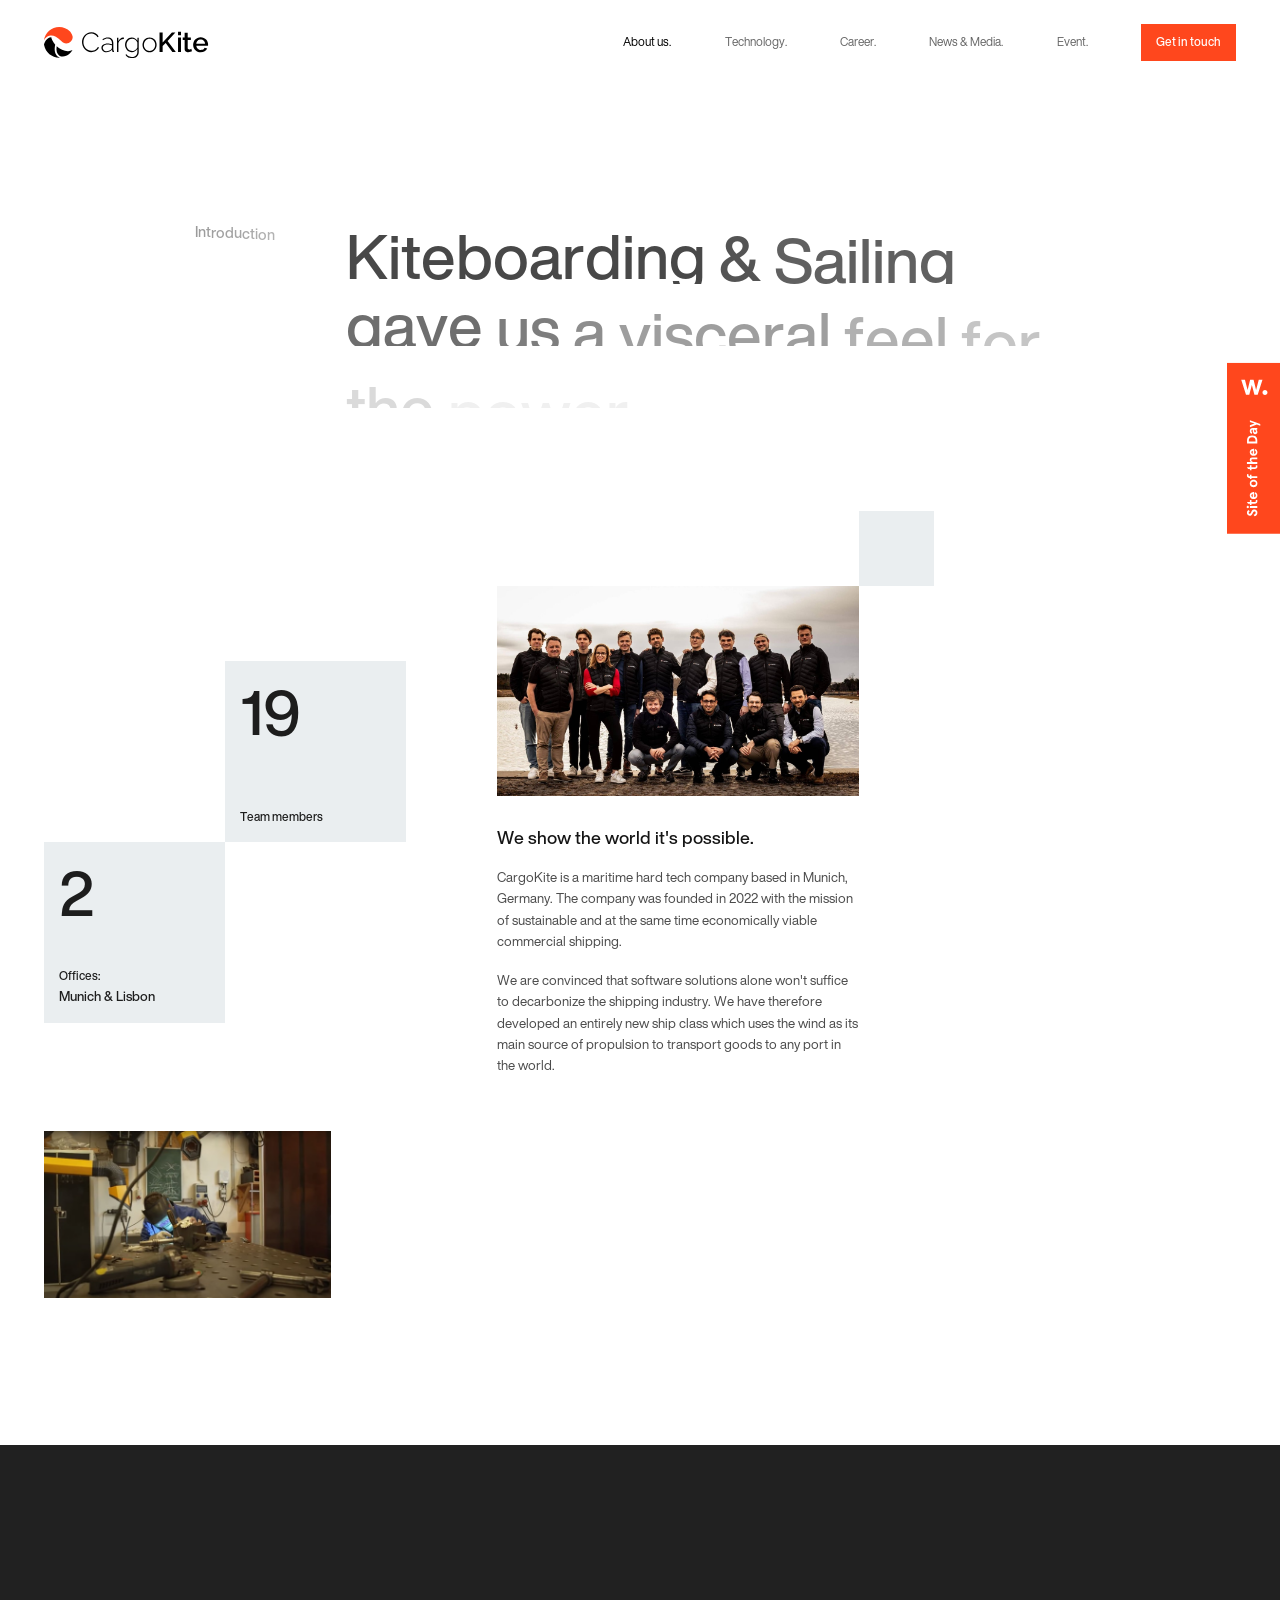
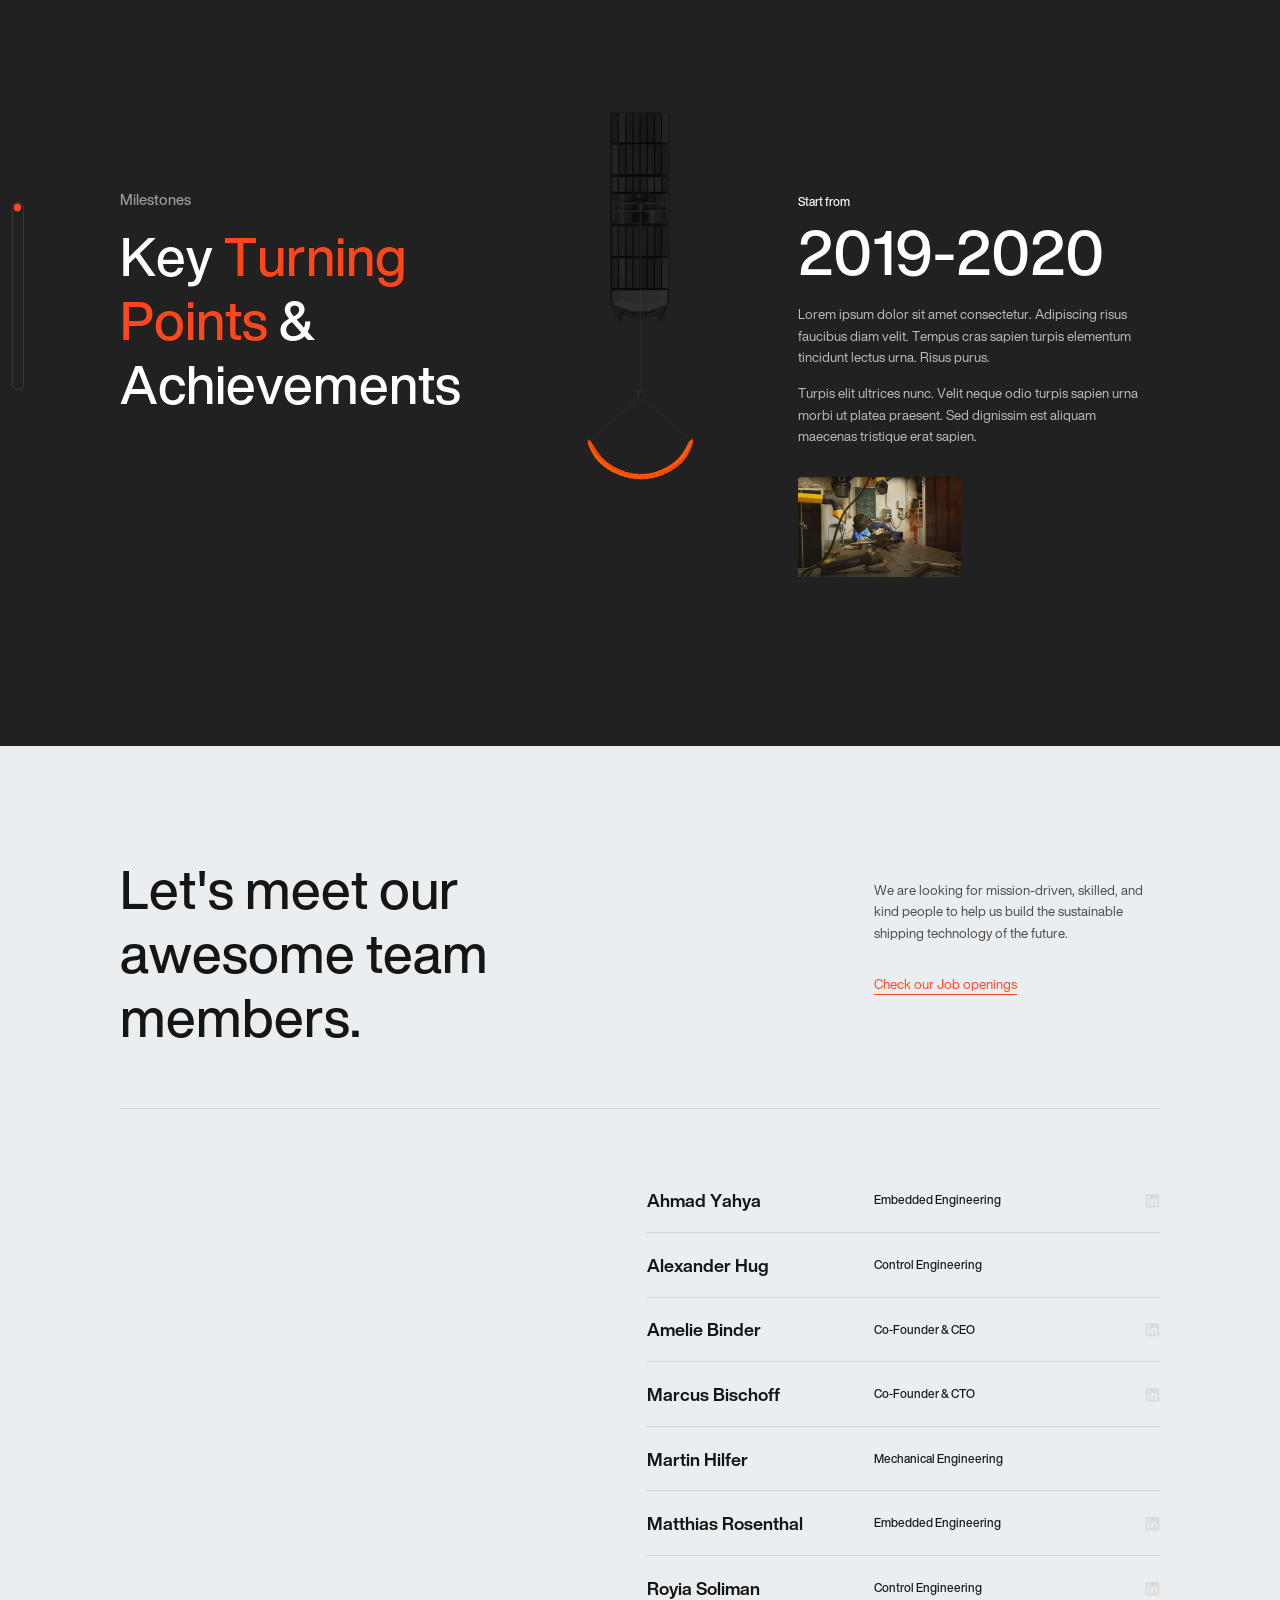
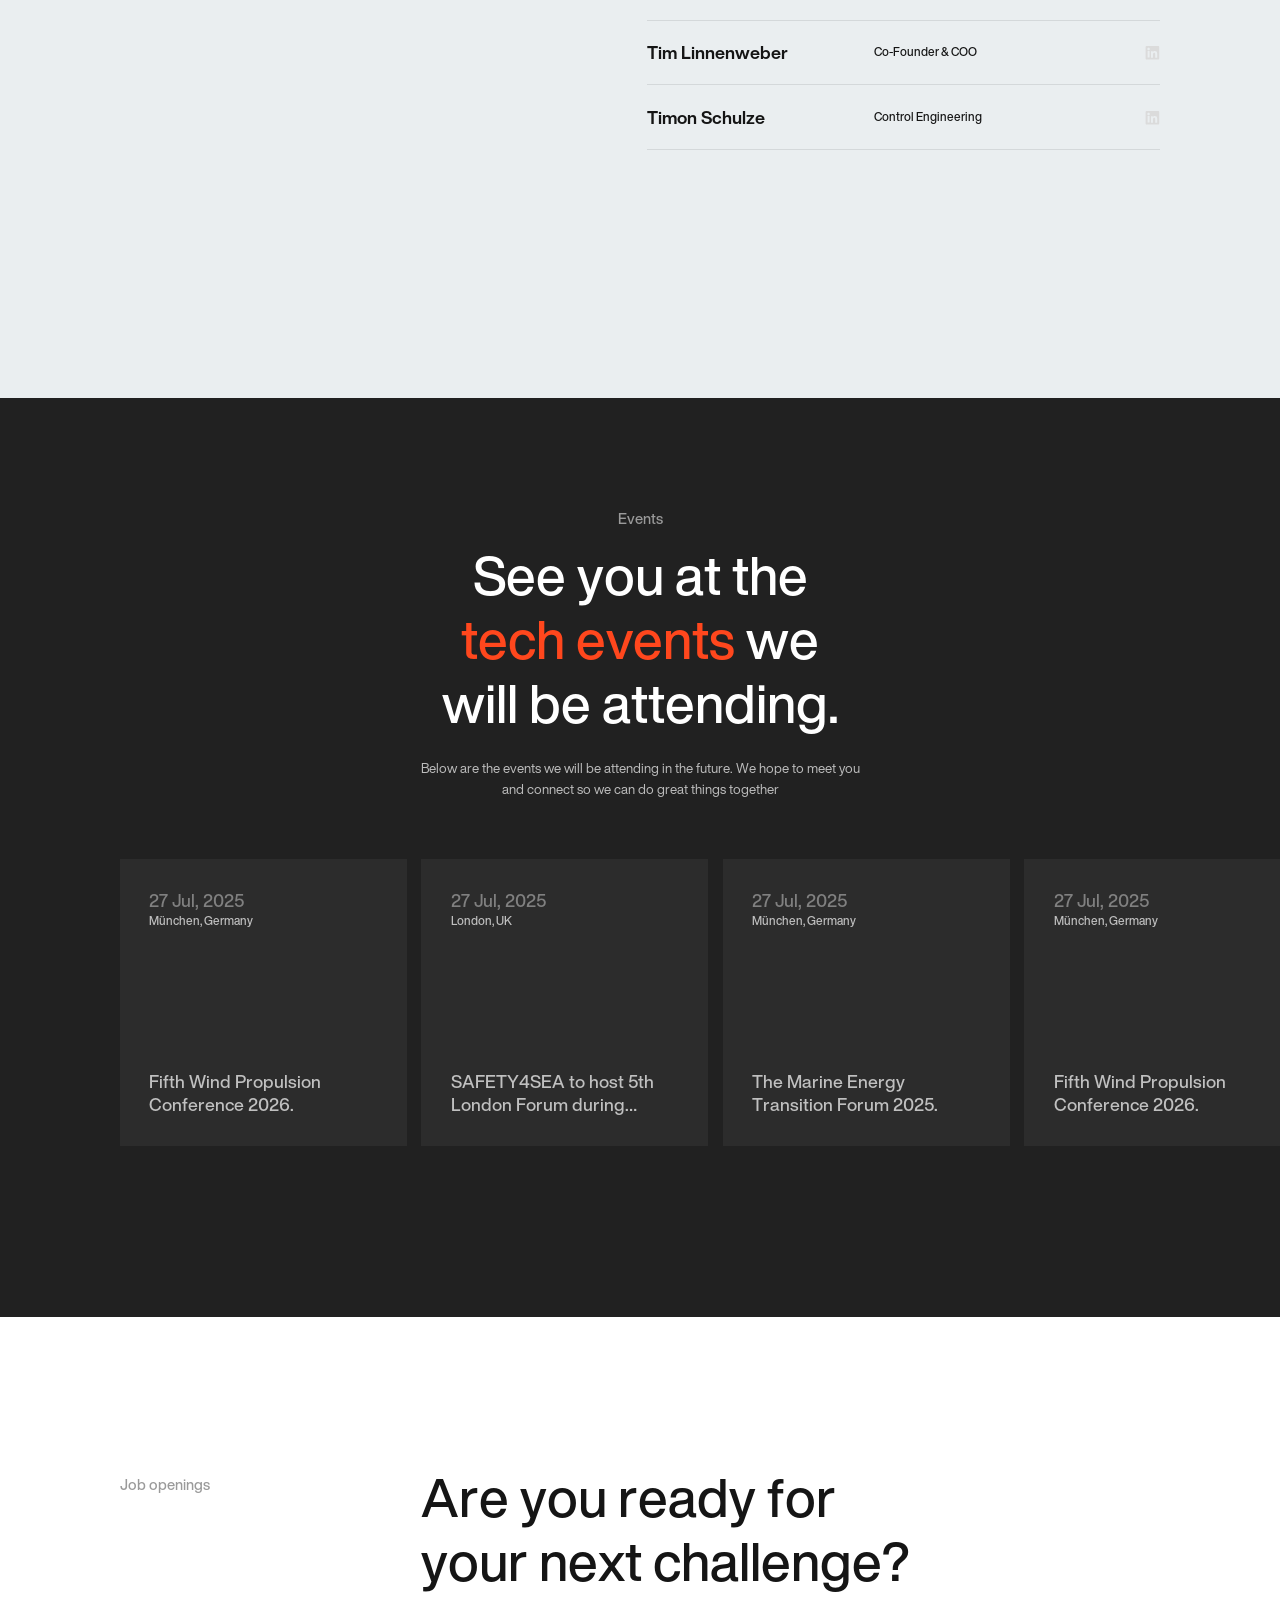
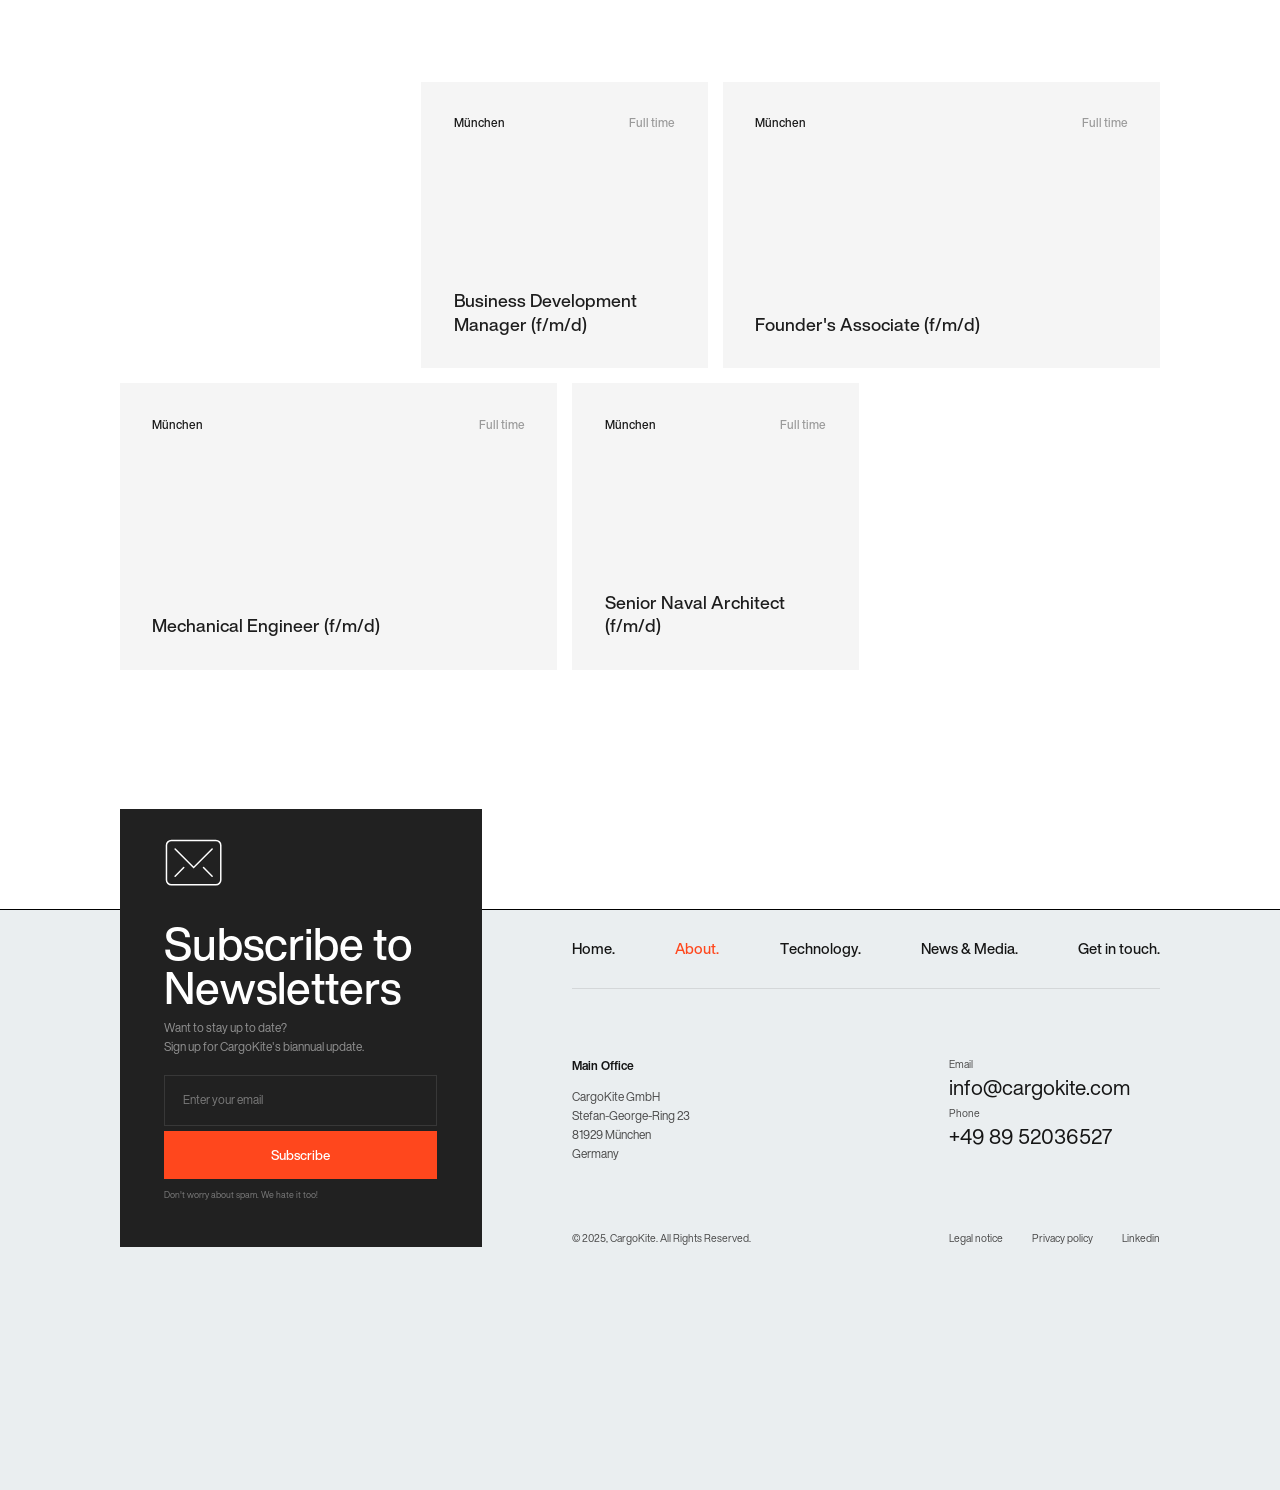
==== cargokite.com/about.html @ c908faf1 "he" ====
<!DOCTYPE html><html lang="en">
<!-- Mirrored from cargokite.com/about by HTTrack Website Copier/3.x [XR&CO'2014], Wed, 19 Aug 2026 19:51:15 GMT -->
<!-- Added by HTTrack --><meta http-equiv="content-type" content="text/html;charset=UTF-8" /><!-- /Added by HTTrack -->
<head><meta charset="utf-8"><meta name="viewport" content="width=device-width, initial-scale=1.0"><title>About us</title><meta property="og:image" content="../media.bear.plus/cargokite/og_new.jpg"><meta property="og:site_name" content="Cargokite"><link rel="icon" type="image/png" sizes="32x32" href="favicon.05eea758.png"><meta name="description" content="Low Emission Ocean Transportation"><link rel="stylesheet" href="index.78ddb5e8.css"><script src="index.d13a8d90.js"></script><script async src="https://www.googletagmanager.com/gtag/js?id=G-Q5TFPM744E"></script><script>function a(){dataLayer.push(arguments)}window.dataLayer=window.dataLayer||[],a("js",new Date),a("config","G-Q5TFPM744E");</script></head><body> <div class="wrapper" data-barba="wrapper"> <div id="awwwards" style="z-index:999;position:fixed;top:50%;right:0;transform:translateY(-50%)" data-snip-rule="79"><a href="https://www.awwwards.com/sites/cargokite" target="_blank" data-snip-rule="166"><svg width="53.08" height="171.358" data-snip-rule="175"><path class="js-color-bg" fill="#ff471d" d="M0 0h53.08v171.358H0z" data-snip-rule="100"></path><g class="js-color-text" fill="#fff" data-snip-rule="101"><path d="M30.016 151.575a3.599 3.599 0 0 1-2.484 1.878l-.965-1.535c.623-.155 1.126-.401 1.506-.737.38-.337.57-.768.57-1.293 0-.4-.101-.722-.301-.966-.199-.242-.504-.365-.912-.365-.254 0-.478.083-.674.249a2.423 2.423 0 0 0-.511.62c-.146.249-.331.603-.556 1.061l-.204.424c-.293.584-.66 1.052-1.104 1.403-.443.351-1.011.525-1.703.525-.516 0-.983-.119-1.402-.357-.42-.239-.748-.575-.986-1.009s-.357-.929-.357-1.483c0-1.413.619-2.378 1.855-2.895l.979 1.535c-.721.253-1.082.706-1.082 1.359 0 .282.09.526.271.73.182.205.402.308.665.308s.495-.091.694-.271a2.51 2.51 0 0 0 .512-.657c.141-.258.324-.631.548-1.118.224-.478.454-.879.687-1.206a2.76 2.76 0 0 1 .914-.803c.375-.211.83-.315 1.367-.315.613 0 1.152.139 1.614.417.463.278.819.665 1.067 1.162s.373 1.062.373 1.695a3.545 3.545 0 0 1-.381 1.644M21.627 145.02a1.13 1.13 0 0 1-.833.336c-.332 0-.61-.111-.834-.336s-.336-.502-.336-.833c0-.332.112-.608.336-.833s.502-.337.834-.337c.331 0 .608.112.833.337s.336.501.336.833c0 .331-.111.608-.336.833m1.285-1.74h7.367v1.812h-7.367v-1.812zM29.709 140.226c-.458.479-1.135.716-2.031.716h-3.216v1.141h-1.55v-1.141H21.07l-1.139-1.812h2.98v-1.945h1.55v1.945h3.187c.438 0 .748-.081.928-.242.181-.16.27-.402.27-.723 0-.244-.057-.479-.175-.702l1.462-.424c.176.38.264.779.264 1.198-.001.849-.23 1.511-.688 1.989M29.833 134.72a3.333 3.333 0 0 1-1.433 1.169c-.579.249-1.182.373-1.805.373s-1.225-.124-1.805-.373a3.347 3.347 0 0 1-1.434-1.169c-.375-.531-.563-1.196-.563-1.995 0-.77.184-1.413.549-1.93a3.282 3.282 0 0 1 1.381-1.14 4.239 4.239 0 0 1 1.711-.365h.746v5.072a1.796 1.796 0 0 0 1.168-.49c.332-.307.496-.724.496-1.249 0-.41-.092-.753-.277-1.031-.185-.277-.473-.528-.862-.753l.542-1.462c.691.303 1.223.724 1.592 1.265.371.541.557 1.235.557 2.083 0 .798-.188 1.463-.563 1.995m-4.085-3.574c-.41.088-.746.261-1.009.519s-.394.611-.394 1.06c0 .429.135.784.408 1.067s.604.458.994.526v-3.172zM29.898 122.64c-.33.565-.783.996-1.359 1.294-.574.297-1.221.445-1.943.445-.721 0-1.369-.148-1.943-.445-.576-.298-1.029-.729-1.36-1.294s-.496-1.232-.496-2.002c0-.771.165-1.438.496-2.003a3.301 3.301 0 0 1 1.36-1.293c.574-.298 1.223-.446 1.943-.446.723 0 1.369.148 1.943.446a3.293 3.293 0 0 1 1.359 1.293c.332.564.497 1.232.497 2.003.001.769-.165 1.436-.497 2.002m-1.703-3.347c-.433-.331-.967-.497-1.6-.497s-1.167.166-1.602.497c-.433.33-.649.778-.649 1.345 0 .564.217 1.013.649 1.344.435.332.969.498 1.602.498s1.167-.166 1.6-.498c.435-.331.65-.779.65-1.344.001-.567-.215-1.015-.65-1.345M24.462 115.16v.936h-1.55v-.936h-.381c-.866 0-1.516-.227-1.95-.68-.433-.453-.649-1.074-.649-1.863 0-.556.096-1.014.291-1.374l1.463.396a2.238 2.238 0 0 0-.205.876c0 .556.307.834.92.834h.512v-1.55h1.55v1.55h5.817v1.812h-5.818zM29.709 105.543c-.458.479-1.135.717-2.031.717h-3.216v1.14h-1.55v-1.14H21.07l-1.139-1.813h2.98v-1.944h1.55v1.944h3.187c.438 0 .748-.081.928-.241.181-.16.27-.402.27-.724 0-.244-.057-.478-.175-.702l1.462-.424c.176.38.264.78.264 1.199-.001.848-.23 1.51-.688 1.988M19.931 101.104v-1.812h4.166a2.805 2.805 0 0 1-.942-.973 2.622 2.622 0 0 1-.358-1.367c0-.711.188-1.271.562-1.681.376-.409.93-.614 1.66-.614h5.262v1.813H25.66c-.449 0-.779.09-.994.27-.215.181-.321.455-.321.826 0 .292.103.57.308.833.204.263.516.478.936.644.418.166.945.249 1.578.249h3.113v1.812H19.931zM29.833 91.469a3.333 3.333 0 0 1-1.433 1.169 4.545 4.545 0 0 1-3.61 0 3.345 3.345 0 0 1-1.433-1.169c-.375-.532-.563-1.197-.563-1.995 0-.771.184-1.413.549-1.93a3.284 3.284 0 0 1 1.381-1.141 4.239 4.239 0 0 1 1.711-.365h.746v5.072c.446-.02.838-.183 1.168-.49.332-.307.496-.724.496-1.249 0-.409-.092-.753-.277-1.03-.185-.278-.473-.529-.862-.753l.542-1.462c.691.302 1.223.724 1.592 1.265.371.541.557 1.234.557 2.083-.001.797-.189 1.463-.564 1.995m-4.085-3.574c-.41.088-.746.261-1.009.519-.263.259-.394.611-.394 1.061 0 .428.135.784.408 1.066s.604.458.994.526v-3.172zM20.047 80.572V77.37c0-.847.187-1.631.557-2.353.369-.721.938-1.303 1.703-1.746.764-.444 1.717-.665 2.857-.665 1.139 0 2.092.221 2.857.665.764.443 1.332 1.025 1.701 1.746.371.722.557 1.506.557 2.353v3.202H20.047zm8.478-2.601c0-.975-.251-1.791-.753-2.448-.501-.658-1.372-.987-2.608-.987-1.238 0-2.107.329-2.609.987-.502.657-.754 1.474-.754 2.448v.701h6.725v-.701zM29.812 70.685c-.39.419-.94.628-1.651.628-.731 0-1.315-.277-1.754-.833s-.658-1.306-.658-2.251v-1.286h-.321c-.36 0-.631.122-.812.365s-.271.551-.271.921c0 .633.282 1.059.849 1.271l-.352 1.535a2.326 2.326 0 0 1-1.484-.943c-.374-.512-.562-1.133-.562-1.863 0-.984.261-1.747.782-2.288.521-.54 1.289-.812 2.302-.812h4.399v1.492l-.936.19c.702.573 1.052 1.33 1.052 2.265.001.653-.194 1.19-.583 1.609m-1.382-3.246c-.277-.332-.645-.497-1.104-.497h-.146v1.213c0 .4.078.709.233.929.156.219.395.328.717.328a.655.655 0 0 0 .519-.227c.132-.151.197-.348.197-.592a1.742 1.742 0 0 0-.416-1.154M29.812 61.639l-6.9 2.674v-1.827l4.619-1.711-4.619-1.607v-1.813l10.349 3.801v1.754zM35.481 17.006l-4.782 14.969h-3.266l-2.584-9.682-2.584 9.682h-3.267l-4.783-14.969h3.713l2.674 10.275 2.525-10.275h3.444l2.525 10.275 2.674-10.275zM37.979 27.163c1.426 0 2.496 1.069 2.496 2.495 0 1.425-1.07 2.495-2.496 2.495s-2.494-1.07-2.494-2.495c-.001-1.426 1.068-2.495 2.494-2.495" data-snip-rule="180"></path></g></svg></a></div> <div class="contact popup"> <div class="popup__overlay"></div> <div class="popup__main" data-lenis-prevent> <form action="#" class="popup__main-form"> <div class="popup__main-head"> <h3 class="h4 heading heading-f-lh popup__main-head-title"> Get in touch with us! </h3> <div class="popup__main-head-txt txt txt-18"> We are currently working at full speed on the development of the ship. Feel free to reach out to us if you are keen on finding out more about CargoKite. </div> </div> <div class="popup__main-contact"> <div class="popup__main-contact-label txt txt-18"> Or just wanna say hi? </div> <a href="mailto:info@cargokite.com" class="hover-un popup__main-contact-link txt txt-24"> info@cargokite.com </a> </div> <div class="popup__main-form-inner"> <div class="input-wrap"> <input type="text" class="input-field txt txt-18" name="name" placeholder="Your name" required> <div class="input-field-line"></div> </div> <div class="input-wrap"> <input type="email" class="input-field txt txt-18" name="email" placeholder="Your email" required> <div class="input-field-line"></div> </div> <div class="input-wrap textarea-wrap"> <textarea name="message" cols="30" rows="3" class="input-field txt txt-18" placeholder="Message"></textarea> <div class="input-field-line"></div> </div> <input type="text" class="honey-input" name="blablabla"> </div> <div class="hidden popup__main-form-success"> <p class="popup__main-form-success-txt txt txt-24 txt-med"> Thank <span data-form-name="#">Kenny</span>, <br><br> Your message has been sent to CargoKite's inbox. We will contact you as soon as we receive it. Happy to accompany you in the future. <br><br> Thanks & Best regards, <br> Amelie Binder </p> </div> <button type="submit" class="arr-hover popup__main-submit"> <div class="popup__main-submit-inner popup__main-submit-inner-default"> <div class="h6 heading heading-bold popup__main-submit-inner-txt">Send message</div> <div class="arr-wrap arr-wrap-32"> <div class="arr-ic-main icon icon-32"> <svg width="32" height="32" viewbox="0 0 32 32" fill="none" xmlns="http://www.w3.org/2000/svg"> <path fill-rule="evenodd" clip-rule="evenodd" d="M30.4401 3.68089L3.00001 31.121L0.878693 28.9997L28.3188 1.55957L30.4401 3.68089Z" fill="currentColor"></path> <path fill-rule="evenodd" clip-rule="evenodd" d="M4.5 1.5H30.5V27.5H27.5V4.5H4.5V1.5Z" fill="currentColor"></path> </svg> </div> <div class="arr-ic-clone icon icon-32"> <svg width="32" height="32" viewbox="0 0 32 32" fill="none" xmlns="http://www.w3.org/2000/svg"> <path fill-rule="evenodd" clip-rule="evenodd" d="M30.4401 3.68089L3.00001 31.121L0.878693 28.9997L28.3188 1.55957L30.4401 3.68089Z" fill="currentColor"></path> <path fill-rule="evenodd" clip-rule="evenodd" d="M4.5 1.5H30.5V27.5H27.5V4.5H4.5V1.5Z" fill="currentColor"></path> </svg> </div> </div> </div> <a href="#" class="popup__main-submit-inner popup__main-submit-inner-success" data-popup="close"> <div class="h6 heading heading-bold popup__main-submit-inner-txt">Close the modal</div> <div class="icon icon-32"> <svg width="32" height="32" viewbox="0 0 32 32" fill="none" xmlns="http://www.w3.org/2000/svg"> <path fill-rule="evenodd" clip-rule="evenodd" d="M3.00005 0.736328L16.0001 13.7364L29.0001 0.736328L31.2629 2.99907L18.2628 15.9991L31.2629 28.9992L29.0001 31.2619L16.0001 18.2619L3.00005 31.2619L0.737305 28.9992L13.7373 15.9991L0.737305 2.99907L3.00005 0.736328Z" fill="currentColor"></path> </svg> </div> </a> <div class="popup__main-submit-aspect"></div> </button> </form> <a href="#" class="popup__close" data-popup="close"> <div class="icon icon-32"> <svg width="32" height="32" viewbox="0 0 32 32" fill="none" xmlns="http://www.w3.org/2000/svg"> <path d="M25.1924 6.80664L6.80762 25.1914M6.80762 6.80664L25.1924 25.1914" stroke="currentColor" stroke-width="1.5" stroke-linecap="round" stroke-linejoin="round"></path> </svg> </div> </a> </div> </div> <div class="download popup"> <div class="popup__overlay"></div> <div class="popup__main" data-lenis-prevent> <form action="#" class="popup__main-form"> <div class="popup__main-head"> <h3 class="h4 heading heading-f-lh popup__main-head-title"> Get your custom study today! </h3> <div class="popup__main-head-txt txt txt-18"> Tell us about your current setup, route, and timeline—we’ll run a customized, non-binding study to help you measure the impact. We've done this for major names in shipping, and we're happy to explore what it could mean for you. </div> </div> <div class="popup__main-contact"> <div class="popup__main-contact-label txt txt-18"> Or just wanna say hi? </div> <a href="mailto:info@cargokite.com" class="hover-un popup__main-contact-link txt txt-24"> info@cargokite.com </a> </div> <div class="popup__main-form-inner"> <div class="input-wrap"> <input type="text" class="input-field txt txt-18" name="name" placeholder="Your name" required> <div class="input-field-line"></div> </div> <div class="input-wrap"> <input type="email" class="input-field txt txt-18" name="email" placeholder="Your email" required> <div class="input-field-line"></div> </div> <div class="input-wrap textarea-wrap"> <textarea name="message" cols="30" rows="3" class="input-field txt txt-18" placeholder="Route & schedule details"></textarea> <div class="input-field-line"></div> </div> <input type="text" class="honey-input" name="blablabla"> </div> <div class="hidden popup__main-form-success"> <p class="popup__main-form-success-txt txt txt-24 txt-med"> Thank <span data-form-name="#">Kenny</span>, <br><br> Your message has been sent to CargoKite's inbox. We will contact you as soon as we receive it. Happy to accompany you in the future. <br><br> Thanks & Best regards, <br> Amelie Binder </p> </div> <button type="submit" class="arr-hover popup__main-submit"> <div class="popup__main-submit-inner popup__main-submit-inner-default"> <div class="h6 heading heading-bold popup__main-submit-inner-txt">Send message</div> <div class="arr-wrap arr-wrap-32"> <div class="arr-ic-main icon icon-32"> <svg width="32" height="32" viewbox="0 0 32 32" fill="none" xmlns="http://www.w3.org/2000/svg"> <path fill-rule="evenodd" clip-rule="evenodd" d="M30.4401 3.68089L3.00001 31.121L0.878693 28.9997L28.3188 1.55957L30.4401 3.68089Z" fill="currentColor"></path> <path fill-rule="evenodd" clip-rule="evenodd" d="M4.5 1.5H30.5V27.5H27.5V4.5H4.5V1.5Z" fill="currentColor"></path> </svg> </div> <div class="arr-ic-clone icon icon-32"> <svg width="32" height="32" viewbox="0 0 32 32" fill="none" xmlns="http://www.w3.org/2000/svg"> <path fill-rule="evenodd" clip-rule="evenodd" d="M30.4401 3.68089L3.00001 31.121L0.878693 28.9997L28.3188 1.55957L30.4401 3.68089Z" fill="currentColor"></path> <path fill-rule="evenodd" clip-rule="evenodd" d="M4.5 1.5H30.5V27.5H27.5V4.5H4.5V1.5Z" fill="currentColor"></path> </svg> </div> </div> </div> <a href="#" class="popup__main-submit-inner popup__main-submit-inner-success" data-popup="close"> <div class="h6 heading heading-bold popup__main-submit-inner-txt">Close the modal</div> <div class="icon icon-32"> <svg width="32" height="32" viewbox="0 0 32 32" fill="none" xmlns="http://www.w3.org/2000/svg"> <path fill-rule="evenodd" clip-rule="evenodd" d="M3.00005 0.736328L16.0001 13.7364L29.0001 0.736328L31.2629 2.99907L18.2628 15.9991L31.2629 28.9992L29.0001 31.2619L16.0001 18.2619L3.00005 31.2619L0.737305 28.9992L13.7373 15.9991L0.737305 2.99907L3.00005 0.736328Z" fill="currentColor"></path> </svg> </div> </a> <div class="popup__main-submit-aspect"></div> </button> </form> <a href="#" class="popup__close" data-popup="close"> <div class="icon icon-32"> <svg width="32" height="32" viewbox="0 0 32 32" fill="none" xmlns="http://www.w3.org/2000/svg"> <path d="M25.1924 6.80664L6.80762 25.1914M6.80762 6.80664L25.1924 25.1914" stroke="currentColor" stroke-width="1.5" stroke-linecap="round" stroke-linejoin="round"></path> </svg> </div> </a> </div> </div> <div class="event popup"> <div class="popup__overlay"></div> <div class="popup__main" data-lenis-prevent> <a href="#" class="popup__close" data-popup="close"> <div class="icon icon-32"> <svg width="32" height="32" viewbox="0 0 32 32" fill="none" xmlns="http://www.w3.org/2000/svg"> <path d="M25.1924 6.80664L6.80762 25.1914M6.80762 6.80664L25.1924 25.1914" stroke="currentColor" stroke-width="1.5" stroke-linecap="round" stroke-linejoin="round"></path> </svg> </div> </a> <div class="popup__main-event"> <div class="popup__main-event-info"> <div class="img-wrap popup__main-event-info-img" style="--aspect:56%" data-popup-event="thumbnail"> <img src="abt-info-1.c54342e9.jpg" alt="Cargokite's team" class="img-abs img-fill" loading="lazy" width="488" height="442"> </div> <div class="h3 heading popup__main-event-title" data-popup-event="name">Event name</div> <div class="popup__main-event-info-item" data-popup-event="date"> <div class="popup__main-event-info-label txt txt-14">Event Date:</div> <div class="popup__main-event-info-title txt txt-16 txt-med"></div> </div> <div class="popup__main-event-info-item" data-popup-event="full_location"> <div class="popup__main-event-info-label txt txt-14">Location:</div> <div class="popup__main-event-info-title txt txt-16 txt-med"></div> </div> <div class="popup__main-event-info-item" data-popup-event="members"> <div class="popup__main-event-info-label txt txt-14">Cargokite's Member:</div> <div class="popup__main-event-info-title txt txt-16 txt-med"></div> </div> <div class="popup__main-event-info-item" data-popup-event="activities"> <div class="popup__main-event-info-label txt txt-14">Cargokite's activities:</div> <div class="popup__main-event-info-title txt txt-16 txt-med"></div> </div> <div class="popup__main-event-info-item"> <div class="popup__main-event-info-label txt txt-14">Make an appointment:</div> <a href="mailto:hello@cargokite.com" class="popup__main-event-info-title txt txt-16 txt-med">hello@cargokite.com</a> </div> </div> <div class="popup__main-event-content"> <div class="h5 heading popup__main-event-title" data-popup-event="name">Event name</div> <span class="p-line"></span> <div class="popup__main-event-richtext txt txt-16" data-popup-event="content"> Event introduction </div> <a href="#" target="_blank" class="popup__main-event-link txt txt-16" data-popup-event="link">Read more</a> </div> </div> </div> </div> <div class="trans__wrapper"> <div class="trans__logo"> <img src="logo-icon.0188e3e5.svg" alt="Logo icon" width="146" height="146"> </div> <div class="trans__inner"> <div class="trans__item"></div> <div class="trans__item"></div> <div class="trans__item"></div> <div class="trans__item"></div> <div class="trans__item"></div> <div class="trans__item"></div> </div> <div class="trans__home"> <div class="trans__home-inner"> <div class="container grid"> <div class="trans__count"> <div class="trans__count-number"> <div class="trans__count-value">00</div> <span class="trans__count-percent"> % </span> </div> <div class="trans__count-bar"> <div class="trans__count-bar-inner"></div> </div> </div> <h1 class="h1 heading home-hero__title"> Low Emission Ocean Transportation </h1> <div class="home-hero__backer"> <div class="home-hero__backer-label txt txt-12"> Backed by these top-tier investors: </div> <div class="home-hero__backer-inner"> <div class="home-hero__backer-item"> <img srcset="bayern-kapital.5e5a5f43.svg" alt="bayern-kapital" loading="lazy" width="57" height="25"> </div> <div class="home-hero__backer-item"> <img src="backer-sosv.09ab27a2.svg" alt="sosv" loading="lazy" width="50" height="22"> </div> <div class="home-hero__backer-item"> <img srcset="backer-lowercarbon.e4109ce5.svg" alt="lowercarbon" loading="lazy" width="172" height="25"> </div> <div class="home-hero__backer-item"> <img src="backer-fttf.07405581.svg" alt="fttf" loading="lazy" width="206" height="24"> </div> <div class="home-hero__backer-item"> <img src="future-planet-capital.2aa6641a.svg" alt="future-planet-capital" loading="lazy" width="31" height="25"> </div> <div class="home-hero__backer-item"> <img src="farvatn.b56e358d.svg" alt="farvatn" loading="lazy" width="98" height="25"> </div> </div> </div> </div> </div> </div> </div> <header class="header"> <div class="container"> <a href="index.html" class="header__logo"> <div class="header__logo-shape"> <svg class="header__logo-shape-top" width="29" height="31" viewbox="0 0 29 31" fill="currentColor" xmlns="http://www.w3.org/2000/svg"> <path d="M28.591 9.97462C28.591 8.03639 26.4306 5.01796 25.9633 4.4587C23.0751 1.58583 19.2446 0 15.1689 0C7.46963 0 1.08035 5.70745 0.0078125 13.108C1.43276 10.7331 3.2714 9.18554 5.32455 8.63395C8.72603 7.72229 12.6408 9.43069 16.9539 13.7055C16.9999 13.7515 17.0459 13.7975 17.0995 13.8434L17.2451 13.9966C18.4632 15.4982 20.2712 16.3562 22.2017 16.3562C25.7258 16.3562 28.591 13.491 28.591 9.97462Z"></path> </svg> <svg class="header__logo-shape-bottom" width="29" height="31" viewbox="0 0 29 31" fill="currentColor" xmlns="http://www.w3.org/2000/svg"> <path d="M24.0709 24.0874C20.248 24.2023 15.9962 22.356 12.6407 19.215C11.8822 23.6277 12.8475 26.9833 15.3833 28.5384C18.1412 30.2315 22.1556 29.5037 25.3809 26.7228C26.5913 25.6426 27.6102 24.3862 28.4223 22.9842C27.1353 23.666 25.672 24.0414 24.0709 24.0874Z"></path> <path d="M11.1927 17.6905C10.0053 16.3191 9.017 14.8099 8.26622 13.2088C7.64568 11.8834 7.31626 10.8875 7.26263 10.1367C7.23965 10.1367 7.209 10.1367 7.18602 10.1367C2.50515 10.1367 0.421355 16.0357 0.030644 17.2844C0.015322 17.3151 0.007661 17.3457 0 17.3764L0.145559 18.2727C1.5322 25.4204 7.85252 30.6299 15.1688 30.6299C15.3526 30.6299 15.5288 30.6222 15.7127 30.6146C15.2837 30.446 14.8777 30.2545 14.4793 30.0094C11.0625 27.9102 9.87503 23.4286 11.1927 17.6905Z"></path> </svg> </div> <div class="header__typo-1"> <svg class="header__logo-letter letter-c" width="18" height="32" viewbox="0 0 18 32" fill="currentColor" xmlns="http://www.w3.org/2000/svg"> <path d="M0 15.4841C0 14.2772 0.214508 13.0702 0.643524 11.8709C1.07254 10.6716 1.69308 9.60131 2.52047 8.65248C3.34019 7.71124 4.34379 6.93699 5.5389 6.34492C6.73402 5.75285 8.09002 5.44922 9.61456 5.44922C11.4226 5.44922 12.9701 5.85911 14.2495 6.67891C15.5288 7.4987 16.4788 8.5538 17.107 9.83662L15.9042 10.5198C15.5442 9.82144 15.1152 9.23696 14.6325 8.75875C14.1499 8.28813 13.6213 7.901 13.062 7.61256C12.5027 7.31652 11.9129 7.10398 11.3 6.97494C10.6871 6.8459 10.0895 6.77759 9.49964 6.77759C8.20493 6.77759 7.05578 7.03567 6.06751 7.55942C5.07924 8.07559 4.23653 8.75116 3.54704 9.58613C2.85755 10.4211 2.34426 11.3548 1.99186 12.4099C1.63945 13.4574 1.46325 14.5125 1.46325 15.5676C1.46325 16.7593 1.6701 17.8903 2.09145 18.9682C2.51281 20.0461 3.07972 20.9949 3.80752 21.8147C4.53531 22.6345 5.39334 23.2949 6.38161 23.7883C7.36988 24.2817 8.44242 24.5246 9.58391 24.5246C10.1968 24.5246 10.825 24.4487 11.4685 24.2968C12.1197 24.145 12.7402 23.9097 13.3301 23.5909C13.92 23.2721 14.4716 22.8622 14.9926 22.3612C15.5059 21.8602 15.9349 21.2682 16.2796 20.5926L17.536 21.1847C17.1913 21.9437 16.724 22.6117 16.1341 23.1962C15.5442 23.7807 14.8853 24.2741 14.1575 24.6688C13.4297 25.0635 12.6636 25.3595 11.8516 25.5645C11.0395 25.7618 10.2428 25.8605 9.46133 25.8605C8.06703 25.8605 6.79531 25.5569 5.64616 24.9496C4.48935 24.3424 3.49341 23.5605 2.65837 22.5814C1.81566 21.6097 1.16447 20.5015 0.697151 19.2642C0.237491 18.0345 0 16.7745 0 15.4841Z"></path> </svg> <svg class="header__logo-letter letter-a" width="16" height="32" viewbox="0 0 16 32" fill="currentColor" xmlns="http://www.w3.org/2000/svg"> <path d="M6.37014 25.9719C5.68065 25.9719 5.04478 25.8504 4.45489 25.6151C3.86499 25.3798 3.34404 25.061 2.89971 24.6511C2.44771 24.2412 2.10296 23.763 1.85781 23.2089C1.61266 22.6547 1.48242 22.0551 1.48242 21.4099C1.48242 20.7647 1.63564 20.1802 1.94208 19.6488C2.24852 19.1175 2.66987 18.662 3.2138 18.2749C3.75773 17.8878 4.40892 17.5842 5.17502 17.3716C5.94112 17.1515 6.77617 17.0452 7.69549 17.0452C8.4999 17.0452 9.3043 17.1136 10.1087 17.2578C10.9208 17.402 11.6486 17.5918 12.2997 17.8423V16.4C12.2997 15.0033 11.9014 13.8951 11.097 13.0677C10.2926 12.2479 9.21237 11.838 7.83339 11.838C7.1056 11.838 6.33949 11.9899 5.52743 12.2935C4.71536 12.5971 3.89563 13.0298 3.05292 13.5991L2.50899 12.6351C4.41658 11.3522 6.22458 10.707 7.94064 10.707C9.73332 10.707 11.1429 11.2232 12.1772 12.2479C13.2038 13.2803 13.7247 14.6997 13.7247 16.5139V23.7098C13.7247 24.1805 13.9315 24.4158 14.3529 24.4158V25.691C14.261 25.7062 14.1537 25.7214 14.0541 25.7365C13.9469 25.7441 13.8549 25.7517 13.786 25.7517C13.4029 25.7517 13.0965 25.6227 12.8743 25.3722C12.6445 25.1141 12.5143 24.8105 12.476 24.4537V23.224C11.7865 24.1121 10.9131 24.7953 9.84823 25.2659C8.76803 25.729 7.61122 25.9719 6.37014 25.9719ZM6.66125 24.8333C7.76444 24.8333 8.78335 24.6283 9.71033 24.2108C10.6373 23.7933 11.3421 23.2468 11.8401 22.5637C12.1465 22.1689 12.2997 21.7894 12.2997 21.4326V18.829C11.6103 18.5634 10.8978 18.366 10.1547 18.237C9.41156 18.1079 8.63779 18.0396 7.84105 18.0396C7.09793 18.0396 6.42377 18.1231 5.81089 18.2825C5.19801 18.4419 4.67706 18.662 4.24038 18.9505C3.8037 19.2313 3.46662 19.5805 3.22147 19.9828C2.98398 20.3927 2.8614 20.8406 2.8614 21.3264C2.8614 21.8198 2.95333 22.2828 3.14486 22.7155C3.33638 23.1481 3.60452 23.5201 3.94926 23.8313C4.29401 24.1425 4.70004 24.3854 5.16736 24.5676C5.62702 24.7498 6.12498 24.8333 6.66125 24.8333Z"></path> </svg> <svg class="header__logo-letter letter-r" width="10" height="32" viewbox="0 0 10 32" fill="currentColor" xmlns="http://www.w3.org/2000/svg"> <path d="M9.10897 12.2266C7.77595 12.2645 6.60382 12.6593 5.60789 13.4031C4.6043 14.147 3.90715 15.1718 3.50878 16.4774V25.6848H2.07617V10.9514H3.44749V14.5797C3.96078 13.5398 4.64261 12.6972 5.49298 12.0444C6.34335 11.3916 7.25501 11.0197 8.22795 10.921C8.41948 10.9058 8.58802 10.8906 8.74124 10.8906C8.89446 10.8906 9.01704 10.8906 9.11663 10.8906V12.2266H9.10897Z"></path> </svg> <svg class="header__logo-letter letter-g" width="16" height="32" viewbox="0 0 16 32" fill="currentColor" xmlns="http://www.w3.org/2000/svg"> <path d="M7.08358 25.9107C6.057 25.9107 5.10704 25.6982 4.249 25.2731C3.39097 24.848 2.64786 24.2787 2.03498 23.5728C1.41444 22.8668 0.931792 22.0546 0.579386 21.1513C0.22698 20.2481 0.0507812 19.3068 0.0507812 18.3428C0.0507812 17.3408 0.219324 16.3768 0.548747 15.4508C0.885831 14.5247 1.35315 13.7049 1.96603 12.999C2.57891 12.293 3.30671 11.7313 4.15708 11.3138C5.00745 10.8964 5.94209 10.6914 6.97632 10.6914C8.27103 10.6914 9.40486 11.0254 10.3625 11.701C11.3278 12.3689 12.1398 13.1887 12.8063 14.1528V10.9495H14.124V25.9714C14.124 26.9734 13.9325 27.8539 13.5495 28.6054C13.1664 29.3644 12.6608 29.9869 12.0173 30.4879C11.3814 30.9888 10.6383 31.3684 9.78791 31.6189C8.93754 31.877 8.04886 31.9984 7.11422 31.9984C6.25619 31.9984 5.48243 31.9149 4.8006 31.7555C4.11111 31.5961 3.50589 31.3684 2.98494 31.0723C2.464 30.7763 1.99667 30.4195 1.58298 29.9945C1.16929 29.5694 0.81688 29.0988 0.51044 28.5902L1.48338 27.9374C2.07328 28.9394 2.87769 29.6681 3.88894 30.1311C4.90019 30.5941 5.98039 30.8219 7.12188 30.8219C7.88798 30.8219 8.60811 30.7156 9.28228 30.5106C9.95645 30.3057 10.5463 29.9945 11.052 29.5922C11.5576 29.1823 11.956 28.6813 12.2548 28.074C12.5535 27.4668 12.6991 26.7608 12.6991 25.9486V22.715C12.0862 23.679 11.2818 24.4457 10.2705 25.0226C9.25164 25.6222 8.19442 25.9107 7.08358 25.9107ZM7.42832 24.6962C8.05652 24.6962 8.6694 24.5747 9.27462 24.3394C9.87218 24.1041 10.4161 23.7929 10.9064 23.421C11.3891 23.0414 11.7951 22.6163 12.1092 22.1457C12.4233 21.6751 12.6225 21.2045 12.6991 20.7263V15.8834C12.4693 15.3141 12.1628 14.7904 11.7874 14.3122C11.4044 13.8339 10.9754 13.4165 10.4851 13.0825C10.0024 12.7409 9.47381 12.4752 8.91456 12.2779C8.3553 12.0805 7.78839 11.9818 7.21381 11.9818C6.31748 11.9818 5.51307 12.1716 4.80826 12.5511C4.10345 12.9307 3.50589 13.424 3.02325 14.0237C2.5406 14.631 2.16522 15.3141 1.90474 16.0808C1.64427 16.8474 1.52169 17.6141 1.52169 18.3883C1.52169 19.2385 1.67491 20.0431 1.98135 20.7946C2.28779 21.5536 2.70914 22.2216 3.23775 22.8061C3.77402 23.3906 4.40222 23.8536 5.12236 24.1952C5.83483 24.5216 6.60859 24.6962 7.42832 24.6962Z"></path> </svg> <svg class="header__logo-letter letter-o" width="18" height="32" viewbox="0 0 18 32" fill="currentColor" xmlns="http://www.w3.org/2000/svg"> <path d="M8.81911 25.9719C7.76955 25.9719 6.80427 25.7669 5.9156 25.3646C5.02692 24.9547 4.26081 24.4082 3.60963 23.7098C2.95844 23.0115 2.45282 22.1993 2.09275 21.2732C1.73269 20.3472 1.54883 19.3756 1.54883 18.3508C1.54883 17.3109 1.73269 16.3317 2.10808 15.4057C2.48347 14.4796 2.98909 13.6674 3.64028 12.969C4.29146 12.2707 5.05756 11.7166 5.94623 11.3143C6.83491 10.912 7.79254 10.707 8.81911 10.707C9.84568 10.707 10.8033 10.912 11.6767 11.3143C12.55 11.7242 13.3238 12.2707 13.9826 12.969C14.6415 13.6674 15.1548 14.4796 15.5302 15.4057C15.9055 16.3317 16.0894 17.3109 16.0894 18.3508C16.0894 19.368 15.9055 20.3472 15.5302 21.2732C15.1548 22.1993 14.6491 23.0115 13.998 23.7098C13.3468 24.4082 12.5807 24.9623 11.692 25.3646C10.811 25.7669 9.85334 25.9719 8.81911 25.9719ZM2.98909 18.404C2.98909 19.2769 3.14231 20.0891 3.44875 20.8558C3.75519 21.6224 4.16888 22.2904 4.68983 22.8521C5.21078 23.4214 5.83132 23.8692 6.53613 24.1956C7.24095 24.5296 7.99172 24.689 8.79613 24.689C9.60053 24.689 10.3513 24.522 11.0561 24.1956C11.7609 23.8692 12.3815 23.4062 12.9177 22.8217C13.454 22.2373 13.8677 21.5617 14.1742 20.795C14.4806 20.0284 14.6338 19.201 14.6338 18.3129C14.6338 17.4475 14.4806 16.6278 14.1742 15.8611C13.8677 15.0944 13.4464 14.4265 12.9177 13.8496C12.3815 13.2727 11.7686 12.8172 11.0714 12.4757C10.3743 12.1341 9.62352 11.9671 8.82678 11.9671C8.02237 11.9671 7.27159 12.1341 6.56677 12.4757C5.86196 12.8172 5.24909 13.2803 4.72048 13.8647C4.19953 14.4492 3.77818 15.1324 3.46408 15.9218C3.14232 16.7037 2.98909 17.531 2.98909 18.404Z"></path> </svg> </div> <div class="header__typo-2"> <svg class="header__logo-letter letter-k" width="19" height="32" viewbox="0 0 19 32" fill="currentColor" xmlns="http://www.w3.org/2000/svg"> <path d="M1.57422 25.6834V5.59091H4.77651V15.937L14.3298 5.56055H17.8768L9.87108 14.4568L18.3365 25.6834H14.7588L7.89454 16.4152L4.77651 19.6185V25.6834H1.57422Z"></path> </svg> <svg class="header__logo-letter letter-i" width="5" height="32" viewbox="0 0 5 32" fill="currentColor" xmlns="http://www.w3.org/2000/svg"> <path d="M1.05371 8.43098V5H4.20238V8.43098H1.05371ZM1.05371 10.8676H4.20238V25.6922H1.05371V10.8676Z"></path> </svg> <svg class="header__logo-letter letter-t" width="12" height="32" viewbox="0 0 12 32" fill="currentColor" xmlns="http://www.w3.org/2000/svg"> <path d="M11.2979 24.9253C10.8995 25.115 10.3479 25.3276 9.63543 25.5629C8.93062 25.7982 8.17984 25.9196 7.37543 25.9196C6.87747 25.9196 6.41014 25.8513 5.97347 25.7223C5.53679 25.5932 5.14608 25.3959 4.81666 25.1302C4.47957 24.8645 4.2191 24.523 4.02757 24.0979C3.83605 23.6728 3.74411 23.1566 3.74411 22.557V13.2736H1.76758V10.8673H3.74411V5.99414H6.89279V10.8673H10.1564V13.2736H6.89279V21.5474C6.93109 22.0788 7.09964 22.4583 7.39076 22.6936C7.68954 22.9289 8.04961 23.0504 8.49395 23.0504C8.93062 23.0504 9.35198 22.9745 9.75035 22.8226C10.1487 22.6708 10.4475 22.5494 10.639 22.4507L11.2979 24.9253Z"></path> </svg> <svg class="header__logo-letter letter-e" width="16" height="32" viewbox="0 0 16 32" fill="currentColor" xmlns="http://www.w3.org/2000/svg"> <path d="M7.87906 25.9733C6.71459 25.9733 5.65737 25.7684 4.70741 25.3661C3.75744 24.9562 2.93771 24.4096 2.26355 23.7113C1.58938 23.013 1.06077 22.2008 0.693039 21.2747C0.31765 20.3486 0.133789 19.3694 0.133789 18.3295C0.133789 17.2896 0.31765 16.3028 0.693039 15.3692C1.06843 14.4355 1.58938 13.6081 2.26355 12.9022C2.93771 12.1963 3.75744 11.6346 4.70741 11.2323C5.65737 10.8224 6.7299 10.625 7.9097 10.625C9.07417 10.625 10.1237 10.8299 11.0737 11.2474C12.016 11.6649 12.8204 12.219 13.4869 12.9022C14.1534 13.593 14.6667 14.3976 15.0191 15.3084C15.3715 16.2269 15.5477 17.1833 15.5477 18.1853C15.5477 18.413 15.5401 18.6256 15.5171 18.8229C15.4941 19.0203 15.4788 19.1873 15.4558 19.3163H3.47398C3.52761 19.9767 3.68849 20.5764 3.94896 21.1001C4.20944 21.6239 4.53886 22.0869 4.95255 22.474C5.35859 22.8612 5.82591 23.1572 6.35452 23.3697C6.87546 23.5747 7.42705 23.6809 8.00163 23.6809C8.42298 23.6809 8.83668 23.6278 9.24272 23.5215C9.65641 23.4153 10.0318 23.2635 10.3689 23.0661C10.7136 22.8687 11.0201 22.6258 11.2882 22.345C11.5563 22.0641 11.7632 21.7529 11.9164 21.4113L14.6054 22.178C14.0921 23.2938 13.2341 24.2047 12.0466 24.9106C10.8439 25.6166 9.45722 25.9733 7.87906 25.9733ZM12.422 17.1606C12.3684 16.5381 12.2075 15.9612 11.947 15.4299C11.6866 14.8985 11.3571 14.4507 10.9588 14.0863C10.5604 13.7144 10.0931 13.4335 9.55681 13.221C9.02054 13.0161 8.46129 12.9098 7.87139 12.9098C7.28149 12.9098 6.72225 13.0161 6.2013 13.221C5.68035 13.426 5.21303 13.7144 4.81466 14.0863C4.41629 14.4583 4.08686 14.9061 3.84171 15.4299C3.59656 15.9612 3.44333 16.5381 3.38205 17.1606H12.422Z"></path> </svg> </div> </a> <div class="header__links"> <div class="header__links-inner"> <a href="index.html" class="header__link txt txt-16" data-link="home">Home.</a> <a class='header__link txt txt-16' data-link='about' href='about.html'>About us.</a> <a class='header__link txt txt-16' data-link='tech' href='tech.html'>Technology.</a> <a class='header__link txt txt-16' data-link='job' href='about.html#job'>Career.</a> <a class='header__link txt txt-16' data-link='news' href='news.html'>News & Media.</a> <a class='header__link txt txt-16' data-link='event' href='about.html#event'>Event.</a> </div> <div class="header__links-toggle"> <span class="header__links-toggle-icon header__links-toggle-icon-1"></span> <span class="header__links-toggle-icon header__links-toggle-icon-2"></span> <span class="header__links-toggle-icon header__links-toggle-icon-3"></span> </div> </div> <div class="header_act"> <a href="#" class="btn btn-pri header__btn" data-popup="contact"> <div class="txt txt-16 txt-med"> Get in touch </div> </a> </div> <a href="#" class="header__toggle"> <span class="header__toggle-icon header__toggle-icon-1"></span> <span class="header__toggle-icon header__toggle-icon-2"></span> <span class="header__toggle-icon header__toggle-icon-3"></span> </a> <nav class="header__nav" data-lenis-prevent> <ul> <li class="header__nav-item"><a href="index.html" data-link="home" class="header__nav-link txt txt-16 txt-med">Home.</a></li> <li class="header__nav-item"><a class='header__nav-link txt txt-16 txt-med' data-link='about' href='about.html'>About.</a></li> <li class="header__nav-item"><a class='header__nav-link txt txt-16 txt-med' data-link='tech' href='tech.html'>Technology.</a></li> <li class="header__nav-item"><a class='header__nav-link txt txt-16 txt-med' data-link='job' href='about.html#job'>Career.</a></li> <li class="header__nav-item"><a class='header__nav-link txt txt-16 txt-med' data-link='news' href='news.html'>News & Media.</a></li> <li class="header__nav-item"><a class='header__nav-link txt txt-16 txt-med' data-link='event' href='about.html#event'>Event.</a></li> <li class="header__nav-item"> <a href="#" class="h6 header__nav-cta heading" data-popup="contact"> Get in touch <div class="arr-ic-main icon"> <svg width="32" height="32" viewbox="0 0 32 32" fill="none" xmlns="http://www.w3.org/2000/svg"> <path fill-rule="evenodd" clip-rule="evenodd" d="M30.4401 3.68089L3.00001 31.121L0.878693 28.9997L28.3188 1.55957L30.4401 3.68089Z" fill="white"></path> <path fill-rule="evenodd" clip-rule="evenodd" d="M4.5 1.5H30.5V27.5H27.5V4.5H4.5V1.5Z" fill="white"></path> </svg> </div> </a> </li> </ul> </nav> </div> </header> <div class="main" data-barba="container" data-barba-namespace="about" data-namespace="about"> <section class="abt-hero"> <div class="container grid"> <div class="abt-hero__label txt txt-20 txt-med"> Introduction </div> <h1 class="abt-hero__title h2 heading"> Kiteboarding & Sailing gave us a visceral feel for the power of wind—and the inspiration to harness it </h1> </div>  </section> <section class="abt-info"> <div class="container grid">  <div class="abt-info__richtext"> <div class="abt-info__richtext-img img-wrap" style="--aspect:58%"> <img src="abt-info-1.c54342e9.jpg" alt="Cargokite's team" class="img-abs img-fill" loading="lazy" width="488" height="442"> </div> <h3 class="abt-info__richtext-h3 txt txt-24 txt-med"> We show the world it's possible. </h3> <p class="abt-info__richtext-p txt txt-18"> CargoKite is a maritime hard tech company based in Munich, Germany. The company was founded in 2022 with the mission of sustainable and at the same time economically viable commercial shipping. </p> <p class="abt-info__richtext-p txt txt-18"> We are convinced that software solutions alone won't suffice to decarbonize the shipping industry. We have therefore developed an entirely new ship class which uses the wind as its main source of propulsion to transport goods to any port in the world. </p> <div class="abt-info__richtext-decor"></div> </div> <div class="abt-info__add"> <div class="abt-info__add-member"> <div class="abt-info__add-member-inner"> <div class="abt-info__add-member-amount h2 heading"> 19 </div> <div class="abt-info__add-member-label txt txt-16 txt-med"> Team members </div> </div> </div> <div class="abt-info__add-member"> <div class="abt-info__add-member-inner"> <div class="abt-info__add-member-amount h2 heading"> 2 </div> <div class="abt-info__add-member-label txt txt-16 txt-med"> Offices: <br><span class="txt txt-18">Munich & Lisbon</span> </div> </div> </div> </div> <div class="abt-info__swiper"> <div class="swiper"> <div class="swiper-nav"> <a href="#" class="icon icon-32 swiper-nav-btn swiper-nav-btn-left"> <div class="icon icon-20"> <svg width="20" height="20" viewbox="0 0 20 20" fill="none" xmlns="http://www.w3.org/2000/svg"> <path d="M15 12.5L10 7.5L5 12.5" stroke="currentColor" stroke-width="1.5" stroke-linecap="square"></path> </svg> </div> </a> <a href="#" class="icon icon-32 swiper-nav-btn swiper-nav-btn-right"> <div class="icon icon-20"> <svg width="20" height="20" viewbox="0 0 20 20" fill="none" xmlns="http://www.w3.org/2000/svg"> <path d="M5 7.5L10 12.5L15 7.5" stroke="black" stroke-width="1.5" stroke-linecap="square"></path> </svg> </div> </a> </div> <div class="swiper-wrapper"> <div class="abt-info__swiper-item img-wrap swiper-slide"> <img src="1-abt-info.3186dc62.jpg" alt class="img-abs img-fill" width="386" height="225"> </div> <div class="abt-info__swiper-item abt-info__swiper-item-vid swiper-slide"> <video src="1-abt-info.3186dc62.jpg" class="img-abs img-fill" autoplay playsinline controls muted></video> </div> <div class="abt-info__swiper-item abt-info__swiper-item-img swiper-slide"> <img src="2-abt-info.c4938e0b.jpg" alt class="img-abs img-fill" width="386" height="225"> </div> <div class="abt-info__swiper-item abt-info__swiper-item-img swiper-slide"> <img src="3-abt-info.674df294.jpg" alt class="img-abs img-fill" width="386" height="225"> </div> <div class="abt-info__swiper-item abt-info__swiper-item-img swiper-slide"> <img src="4-abt-info.2311225a.jpg" alt class="img-abs img-fill" width="386" height="225"> </div> </div> </div> </div>  </div> </section> <div class="abt-mil-pin-container"> <section class="abt-mil" data-logo-main="dark"> <div class="abt-mil__ship abt-mil__ship-behind"> <div class="abt-mil__ship-img"> <img src="abt-ship-behind.713027ef.png" alt="cargokite' ship" width="142"> </div> </div> <div class="abt-mil__wrap"> <div class="abt-mil__progress"> <div class="abt-mil__progress-inner"> <div class="abt-mil__progress-dot"></div> </div> </div> <div class="container grid"> <div class="abt-mil__head"> <div class="abt-mil__label txt txt-20 txt-med"> Milestones </div> <h3 class="abt-mil__title h3 heading"> Key <span class="txt-hl">Turning Points</span> & Achievements </h3> </div> <div class="abt-mil__main"> <div class="abt-mil__main-inner"> <div class="abt-mil__main-item"> <div class="abt-mil__main-item-label txt txt-16 txt-med"> Start from </div> <h4 class="abt-mil__main-item-title h2 heading"> 2019-2020 </h4> <div class="abt-mil__main-item-richtext"> <p class="abt-mil__main-item-richtext-p txt txt-18"> Lorem ipsum dolor sit amet consectetur. Adipiscing risus faucibus diam velit. Tempus cras sapien turpis elementum tincidunt lectus urna. Risus purus. </p> <p class="abt-mil__main-item-richtext-p txt txt-18"> Turpis elit ultrices nunc. Velit neque odio turpis sapien urna morbi ut platea praesent. Sed dignissim est aliquam maecenas tristique erat sapien. </p> </div> <div class="abt-mil__main-item-img"> <img src="1-abt-info.3186dc62.jpg" alt class="img-abs img-fill" width="220" height="135"> </div> </div> <div class="abt-mil__main-item"> <div class="abt-mil__main-item-label txt txt-16 txt-med"> November </div> <h4 class="abt-mil__main-item-title h2 heading"> 2021 </h4> <div class="abt-mil__main-item-richtext"> <p class="abt-mil__main-item-richtext-p txt txt-18"> Lorem ipsum dolor sit amet consectetur. Adipiscing risus faucibus diam velit. Tempus cras sapien turpis elementum tincidunt lectus urna. Risus purus. </p> <p class="abt-mil__main-item-richtext-p txt txt-18"> Turpis elit ultrices nunc. Velit neque odio turpis sapien urna morbi ut platea praesent. Sed dignissim est aliquam maecenas tristique erat sapien. </p> </div> </div> <div class="abt-mil__main-item"> <div class="abt-mil__main-item-label txt txt-16 txt-med"> May </div> <h4 class="abt-mil__main-item-title h2 heading"> 2021 </h4> <div class="abt-mil__main-item-richtext"> <p class="abt-mil__main-item-richtext-p txt txt-18"> Lorem ipsum dolor sit amet consectetur. Adipiscing risus faucibus diam velit. Tempus cras sapien turpis elementum tincidunt lectus urna. Risus purus. </p> <p class="abt-mil__main-item-richtext-p txt txt-18"> Turpis elit ultrices nunc. Velit neque odio turpis sapien urna morbi ut platea praesent. Sed dignissim est aliquam maecenas tristique erat sapien. </p> </div> </div> <div class="abt-mil__main-item"> <div class="abt-mil__main-item-label txt txt-16 txt-med"> January </div> <h4 class="abt-mil__main-item-title h2 heading"> 2022 </h4> <div class="abt-mil__main-item-richtext"> <p class="abt-mil__main-item-richtext-p txt txt-18"> Lorem ipsum dolor sit amet consectetur. Adipiscing risus faucibus diam velit. Tempus cras sapien turpis elementum tincidunt lectus urna. Risus purus. </p> <p class="abt-mil__main-item-richtext-p txt txt-18"> Turpis elit ultrices nunc. Velit neque odio turpis sapien urna morbi ut platea praesent. Sed dignissim est aliquam maecenas tristique erat sapien. </p> </div> </div> <div class="abt-mil__main-item"> <div class="abt-mil__main-item-label txt txt-16 txt-med"> October </div> <h4 class="abt-mil__main-item-title h2 heading"> 2022 </h4> <div class="abt-mil__main-item-richtext"> <p class="abt-mil__main-item-richtext-p txt txt-18"> Lorem ipsum dolor sit amet consectetur. Adipiscing risus faucibus diam velit. Tempus cras sapien turpis elementum tincidunt lectus urna. Risus purus. </p> <p class="abt-mil__main-item-richtext-p txt txt-18"> Turpis elit ultrices nunc. Velit neque odio turpis sapien urna morbi ut platea praesent. Sed dignissim est aliquam maecenas tristique erat sapien. </p> </div> </div> <div class="abt-mil__main-item"> <div class="abt-mil__main-item-label txt txt-16 txt-med"> April </div> <h4 class="abt-mil__main-item-title h2 heading"> 2023 </h4> <div class="abt-mil__main-item-richtext"> <p class="abt-mil__main-item-richtext-p txt txt-18"> Lorem ipsum dolor sit amet consectetur. Adipiscing risus faucibus diam velit. Tempus cras sapien turpis elementum tincidunt lectus urna. Risus purus. </p> <p class="abt-mil__main-item-richtext-p txt txt-18"> Turpis elit ultrices nunc. Velit neque odio turpis sapien urna morbi ut platea praesent. Sed dignissim est aliquam maecenas tristique erat sapien. </p> </div> </div> </div> </div> </div> </div> <div class="abt-mil__ship abt-mil__ship-front"> <div class="abt-mil__ship-img"> <img src="abt-ship-front.cae467ef.png" alt="cargokite' ship" width="142"> </div> </div> </section> </div> <section class="abt-advisor"> <div class="container grid"> <div class="abt-advisor__label txt txt-20 txt-med">Advisors</div> <h2 class="abt-advisor__title h3 heading"> The visionaries steering the future of sustainable maritime logistics. </h2> <div class="abt-advisor__main"> <div class="abt-advisor__main-inner"> <div class="abt-advisor__main-item"> <div class="abt-advisor__main-item-img"> <img src="1-abt-info.57f7d146.jpg" class="img img-fill" alt="advisor" width="70" height="88"> </div> <div class="abt-advisor__main-item-info"> <div class="abt-advisor__main-item-name txt txt-24 txt-bold"> Ahmad Yahya </div> <div class="abt-advisor__main-item-job txt txt-16"> <div class="abt-advisor__main-item-job-title"> CEO </div> <span class="abt-advisor__main-item-job-at">at</span> <div class="abt-advisor__main-item-job-company"> CargoKite </div> </div> </div> <div class="abt-advisor__main-item-richtext"> <p class="abt-advisor__main-item-richtext-p txt txt-18"> Lorem ipsum dolor sit amet consectetur. Adipiscing risus faucibus diam velit. Tempus cras sapien turpis elementum tincidunt lectus urna. Risus purus. Lorem ipsum dolor sit amet consectetur. Adipiscing risus faucibus diam velit. Tempus cras sapien turpis elementum tincidunt lectus urna. Risus purus. </p> </div> <a href="#" class="abt-advisor__main-item-link hover-un txt txt-16 txt-med">Read more</a> <div class="abt-advisor__main-item-line"> <div class="abt-advisor__main-item-line-inner"></div> </div> </div> </div> </div> <div class="abt-advisor__pagin"> <span class="abt-advisor__pagin-current txt txt-16 txt-med">1</span> <span class="abt-advisor__pagin-separator txt txt-16 txt-med">/</span> <span class="abt-advisor__pagin-total txt txt-16 txt-med">5</span> </div> </div> </section> <section class="abt-team"> <div class="container grid"> <h2 class="abt-team__title h3 heading"> Let's meet our awesome team members. </h2> <div class="abt-team__richtext"> <p class="abt-team__richtext-p txt txt-18"> We are looking for mission-driven, skilled, and kind people to help us build the sustainable shipping technology of the future. </p> <a href="#job" class="abt-team__richtext-link hover-un txt txt-18 txt-link" data-scrollto> Check our Job openings </a> </div> <span class="p-line"></span> <div class="abt-team__main"> <div class="abt-team__main-img"> <div class="abt-team__main-img-inner"> <div class="abt-team__main-img-item"> <img src="team-mem-ahmad-1.5e1a1114.png" alt="team" width="489" height="634"> </div> <div class="abt-team__main-img-item"> <img src="team-mem-alex-1.80231ddb.jpg" alt="team" width="489" height="634"> </div> <div class="abt-team__main-img-item"> <img src="team-mem-amelie-1.fa200a86.png" alt="team" width="489" height="634"> </div> <div class="abt-team__main-img-item"> <img src="team-mem-marcus-1.a5ee25d9.png" alt="team" width="489" height="634"> </div> <div class="abt-team__main-img-item"> <img src="team-mem-martin-1.48a23de6.png" alt="team" width="489" height="634"> </div> <div class="abt-team__main-img-item"> <img src="team-mem-matt-1.70cb2838.png" alt="team" width="489" height="634"> </div> <div class="abt-team__main-img-item"> <img src="team-mem-royia-1.bb96c8d3.jpg" alt="team" width="489" height="634"> </div> <div class="abt-team__main-img-item"> <img src="team-mem-tim-1.a3ce2d7d.png" alt="team" width="489" height="634"> </div> <div class="abt-team__main-img-item"> <img src="team-mem-timon-1.91728ef0.png" alt="team" width="489" height="634"> </div> <div class="abt-team__main-img-info"> <div> <div class="abt-team__main-img-name txt txt-20 txt-bold"> Ahmad Yahya </div> <div class="abt-team__main-img-job txt txt-16"> Embedded Engineering </div> </div> <a href="#" class="abt-team__main-img-icon"> <div class="icon icon-24"> <svg xmlns="http://www.w3.org/2000/svg" width="24" height="24" viewbox="0 0 24 24"><g fill="none" class="nc-icon-wrapper"><path fill-rule="evenodd" clip-rule="evenodd" d="M9.429 8.969h3.714v1.85c.535-1.064 1.907-2.02 3.968-2.02 3.951 0 4.889 2.118 4.889 6.004V22h-4v-6.312c0-2.213-.535-3.461-1.897-3.461-1.889 0-2.674 1.345-2.674 3.46V22h-4V8.969zM2.57 21.83h4V8.799h-4V21.83zM7.143 4.55a2.53 2.53 0 0 1-.753 1.802A2.573 2.573 0 0 1 4.57 7.1a2.59 2.59 0 0 1-1.818-.747A2.548 2.548 0 0 1 2 4.55c0-.677.27-1.325.753-1.803A2.583 2.583 0 0 1 4.571 2c.682 0 1.336.269 1.819.747.482.478.753 1.126.753 1.803z" fill="white"></path></g></svg> </div> </a> </div> <a href="#" class="abt-team__main-img-close icon icon-20"> <svg width="20" height="21" viewbox="0 0 20 21" fill="none" xmlns="http://www.w3.org/2000/svg"> <path d="M15.7454 4.75391L4.25488 16.2444M4.25488 4.75391L15.7454 16.2444" stroke="currentColor" stroke-width="1.5" stroke-linecap="round" stroke-linejoin="round"></path> </svg> </a> </div> </div> <div class="abt-team__main-list"> <div class="abt-team__main-item"> <h4 class="abt-team__main-item-name txt txt-24 txt-bold"> Ahmad Yahya </h4> <div class="abt-team__main-item-job txt txt-16 txt-med"> Embedded Engineering </div> <a href="https://www.linkedin.com/in/ahmad-yahya-312a56165/" class="abt-team__main-item-icon icon icon-20" target="_blank"> <svg width="20" height="21" viewbox="0 0 20 21" fill="none" xmlns="http://www.w3.org/2000/svg"> <path fill-rule="evenodd" clip-rule="evenodd" d="M0.833008 2.86565C0.833008 2.45943 0.99438 2.06984 1.28162 1.7826C1.56887 1.49536 1.95845 1.33399 2.36467 1.33399H17.633C17.8343 1.33366 18.0337 1.37304 18.2198 1.44988C18.4059 1.52671 18.575 1.63949 18.7174 1.78177C18.8598 1.92404 18.9728 2.09301 19.0498 2.27899C19.1269 2.46498 19.1665 2.66434 19.1663 2.86565V18.134C19.1666 18.3353 19.1271 18.5348 19.0501 18.7208C18.9732 18.9069 18.8604 19.076 18.718 19.2184C18.5757 19.3608 18.4067 19.4738 18.2206 19.5508C18.0346 19.6278 17.8352 19.6674 17.6338 19.6673H2.36467C2.16346 19.6673 1.96422 19.6277 1.77834 19.5506C1.59245 19.4736 1.42357 19.3607 1.28133 19.2184C1.13909 19.0761 1.02628 18.9071 0.94936 18.7212C0.872436 18.5353 0.832899 18.336 0.833008 18.1348V2.86565ZM8.08967 8.32399H10.5722V9.57065C10.9305 8.85399 11.8472 8.20899 13.2247 8.20899C15.8655 8.20899 16.4913 9.63649 16.4913 12.2557V17.1073H13.8188V12.8523C13.8188 11.3607 13.4605 10.519 12.5505 10.519C11.288 10.519 10.763 11.4265 10.763 12.8523V17.1073H8.08967V8.32399ZM3.50634 16.9932H6.17968V8.20899H3.50634V16.9932ZM6.56218 5.34399C6.56722 5.57288 6.52648 5.80048 6.44237 6.01342C6.35826 6.22636 6.23247 6.42035 6.07237 6.58401C5.91227 6.74768 5.72109 6.87771 5.51005 6.96649C5.29902 7.05527 5.07237 7.101 4.84343 7.101C4.61448 7.101 4.38783 7.05527 4.1768 6.96649C3.96576 6.87771 3.77458 6.74768 3.61448 6.58401C3.45438 6.42035 3.32859 6.22636 3.24448 6.01342C3.16036 5.80048 3.11963 5.57288 3.12467 5.34399C3.13457 4.8947 3.32 4.46715 3.64125 4.15289C3.9625 3.83864 4.39403 3.66267 4.84343 3.66267C5.29282 3.66267 5.72435 3.83864 6.0456 4.15289C6.36685 4.46715 6.55228 4.8947 6.56218 5.34399Z" fill="currentColor"></path> </svg> </a> <div class="abt-team__main-item-line"> <div class="abt-team__main-item-line-inner"></div> </div> </div> <div class="abt-team__main-item"> <h4 class="abt-team__main-item-name txt txt-24 txt-bold"> Alexander Hug </h4> <div class="abt-team__main-item-job txt txt-16 txt-med"> Control Engineering </div> <a href="#" class="abt-team__main-item-icon icon icon-20" target="_blank"> <svg width="20" height="21" viewbox="0 0 20 21" fill="none" xmlns="http://www.w3.org/2000/svg"> <path fill-rule="evenodd" clip-rule="evenodd" d="M0.833008 2.86565C0.833008 2.45943 0.99438 2.06984 1.28162 1.7826C1.56887 1.49536 1.95845 1.33399 2.36467 1.33399H17.633C17.8343 1.33366 18.0337 1.37304 18.2198 1.44988C18.4059 1.52671 18.575 1.63949 18.7174 1.78177C18.8598 1.92404 18.9728 2.09301 19.0498 2.27899C19.1269 2.46498 19.1665 2.66434 19.1663 2.86565V18.134C19.1666 18.3353 19.1271 18.5348 19.0501 18.7208C18.9732 18.9069 18.8604 19.076 18.718 19.2184C18.5757 19.3608 18.4067 19.4738 18.2206 19.5508C18.0346 19.6278 17.8352 19.6674 17.6338 19.6673H2.36467C2.16346 19.6673 1.96422 19.6277 1.77834 19.5506C1.59245 19.4736 1.42357 19.3607 1.28133 19.2184C1.13909 19.0761 1.02628 18.9071 0.94936 18.7212C0.872436 18.5353 0.832899 18.336 0.833008 18.1348V2.86565ZM8.08967 8.32399H10.5722V9.57065C10.9305 8.85399 11.8472 8.20899 13.2247 8.20899C15.8655 8.20899 16.4913 9.63649 16.4913 12.2557V17.1073H13.8188V12.8523C13.8188 11.3607 13.4605 10.519 12.5505 10.519C11.288 10.519 10.763 11.4265 10.763 12.8523V17.1073H8.08967V8.32399ZM3.50634 16.9932H6.17968V8.20899H3.50634V16.9932ZM6.56218 5.34399C6.56722 5.57288 6.52648 5.80048 6.44237 6.01342C6.35826 6.22636 6.23247 6.42035 6.07237 6.58401C5.91227 6.74768 5.72109 6.87771 5.51005 6.96649C5.29902 7.05527 5.07237 7.101 4.84343 7.101C4.61448 7.101 4.38783 7.05527 4.1768 6.96649C3.96576 6.87771 3.77458 6.74768 3.61448 6.58401C3.45438 6.42035 3.32859 6.22636 3.24448 6.01342C3.16036 5.80048 3.11963 5.57288 3.12467 5.34399C3.13457 4.8947 3.32 4.46715 3.64125 4.15289C3.9625 3.83864 4.39403 3.66267 4.84343 3.66267C5.29282 3.66267 5.72435 3.83864 6.0456 4.15289C6.36685 4.46715 6.55228 4.8947 6.56218 5.34399Z" fill="currentColor"></path> </svg> </a> <div class="abt-team__main-item-line"> <div class="abt-team__main-item-line-inner"></div> </div> </div> <div class="abt-team__main-item"> <h4 class="abt-team__main-item-name txt txt-24 txt-bold"> Amelie Binder </h4> <div class="abt-team__main-item-job txt txt-16 txt-med"> Co-Founder & CEO </div> <a href="https://www.linkedin.com/in/amelie-binder-522352214/" class="abt-team__main-item-icon icon icon-20" target="_blank"> <svg width="20" height="21" viewbox="0 0 20 21" fill="none" xmlns="http://www.w3.org/2000/svg"> <path fill-rule="evenodd" clip-rule="evenodd" d="M0.833008 2.86565C0.833008 2.45943 0.99438 2.06984 1.28162 1.7826C1.56887 1.49536 1.95845 1.33399 2.36467 1.33399H17.633C17.8343 1.33366 18.0337 1.37304 18.2198 1.44988C18.4059 1.52671 18.575 1.63949 18.7174 1.78177C18.8598 1.92404 18.9728 2.09301 19.0498 2.27899C19.1269 2.46498 19.1665 2.66434 19.1663 2.86565V18.134C19.1666 18.3353 19.1271 18.5348 19.0501 18.7208C18.9732 18.9069 18.8604 19.076 18.718 19.2184C18.5757 19.3608 18.4067 19.4738 18.2206 19.5508C18.0346 19.6278 17.8352 19.6674 17.6338 19.6673H2.36467C2.16346 19.6673 1.96422 19.6277 1.77834 19.5506C1.59245 19.4736 1.42357 19.3607 1.28133 19.2184C1.13909 19.0761 1.02628 18.9071 0.94936 18.7212C0.872436 18.5353 0.832899 18.336 0.833008 18.1348V2.86565ZM8.08967 8.32399H10.5722V9.57065C10.9305 8.85399 11.8472 8.20899 13.2247 8.20899C15.8655 8.20899 16.4913 9.63649 16.4913 12.2557V17.1073H13.8188V12.8523C13.8188 11.3607 13.4605 10.519 12.5505 10.519C11.288 10.519 10.763 11.4265 10.763 12.8523V17.1073H8.08967V8.32399ZM3.50634 16.9932H6.17968V8.20899H3.50634V16.9932ZM6.56218 5.34399C6.56722 5.57288 6.52648 5.80048 6.44237 6.01342C6.35826 6.22636 6.23247 6.42035 6.07237 6.58401C5.91227 6.74768 5.72109 6.87771 5.51005 6.96649C5.29902 7.05527 5.07237 7.101 4.84343 7.101C4.61448 7.101 4.38783 7.05527 4.1768 6.96649C3.96576 6.87771 3.77458 6.74768 3.61448 6.58401C3.45438 6.42035 3.32859 6.22636 3.24448 6.01342C3.16036 5.80048 3.11963 5.57288 3.12467 5.34399C3.13457 4.8947 3.32 4.46715 3.64125 4.15289C3.9625 3.83864 4.39403 3.66267 4.84343 3.66267C5.29282 3.66267 5.72435 3.83864 6.0456 4.15289C6.36685 4.46715 6.55228 4.8947 6.56218 5.34399Z" fill="currentColor"></path> </svg> </a> <div class="abt-team__main-item-line"> <div class="abt-team__main-item-line-inner"></div> </div> </div> <div class="abt-team__main-item"> <h4 class="abt-team__main-item-name txt txt-24 txt-bold"> Marcus Bischoff </h4> <div class="abt-team__main-item-job txt txt-16 txt-med"> Co-Founder & CTO </div> <a href="https://www.linkedin.com/in/marcus-bischoff-175a95197/" class="abt-team__main-item-icon icon icon-20" target="_blank"> <svg width="20" height="21" viewbox="0 0 20 21" fill="none" xmlns="http://www.w3.org/2000/svg"> <path fill-rule="evenodd" clip-rule="evenodd" d="M0.833008 2.86565C0.833008 2.45943 0.99438 2.06984 1.28162 1.7826C1.56887 1.49536 1.95845 1.33399 2.36467 1.33399H17.633C17.8343 1.33366 18.0337 1.37304 18.2198 1.44988C18.4059 1.52671 18.575 1.63949 18.7174 1.78177C18.8598 1.92404 18.9728 2.09301 19.0498 2.27899C19.1269 2.46498 19.1665 2.66434 19.1663 2.86565V18.134C19.1666 18.3353 19.1271 18.5348 19.0501 18.7208C18.9732 18.9069 18.8604 19.076 18.718 19.2184C18.5757 19.3608 18.4067 19.4738 18.2206 19.5508C18.0346 19.6278 17.8352 19.6674 17.6338 19.6673H2.36467C2.16346 19.6673 1.96422 19.6277 1.77834 19.5506C1.59245 19.4736 1.42357 19.3607 1.28133 19.2184C1.13909 19.0761 1.02628 18.9071 0.94936 18.7212C0.872436 18.5353 0.832899 18.336 0.833008 18.1348V2.86565ZM8.08967 8.32399H10.5722V9.57065C10.9305 8.85399 11.8472 8.20899 13.2247 8.20899C15.8655 8.20899 16.4913 9.63649 16.4913 12.2557V17.1073H13.8188V12.8523C13.8188 11.3607 13.4605 10.519 12.5505 10.519C11.288 10.519 10.763 11.4265 10.763 12.8523V17.1073H8.08967V8.32399ZM3.50634 16.9932H6.17968V8.20899H3.50634V16.9932ZM6.56218 5.34399C6.56722 5.57288 6.52648 5.80048 6.44237 6.01342C6.35826 6.22636 6.23247 6.42035 6.07237 6.58401C5.91227 6.74768 5.72109 6.87771 5.51005 6.96649C5.29902 7.05527 5.07237 7.101 4.84343 7.101C4.61448 7.101 4.38783 7.05527 4.1768 6.96649C3.96576 6.87771 3.77458 6.74768 3.61448 6.58401C3.45438 6.42035 3.32859 6.22636 3.24448 6.01342C3.16036 5.80048 3.11963 5.57288 3.12467 5.34399C3.13457 4.8947 3.32 4.46715 3.64125 4.15289C3.9625 3.83864 4.39403 3.66267 4.84343 3.66267C5.29282 3.66267 5.72435 3.83864 6.0456 4.15289C6.36685 4.46715 6.55228 4.8947 6.56218 5.34399Z" fill="currentColor"></path> </svg> </a> <div class="abt-team__main-item-line"> <div class="abt-team__main-item-line-inner"></div> </div> </div> <div class="abt-team__main-item"> <h4 class="abt-team__main-item-name txt txt-24 txt-bold"> Martin Hilfer </h4> <div class="abt-team__main-item-job txt txt-16 txt-med"> Mechanical Engineering </div> <a href="#" class="abt-team__main-item-icon icon icon-20" target="_blank"> <svg width="20" height="21" viewbox="0 0 20 21" fill="none" xmlns="http://www.w3.org/2000/svg"> <path fill-rule="evenodd" clip-rule="evenodd" d="M0.833008 2.86565C0.833008 2.45943 0.99438 2.06984 1.28162 1.7826C1.56887 1.49536 1.95845 1.33399 2.36467 1.33399H17.633C17.8343 1.33366 18.0337 1.37304 18.2198 1.44988C18.4059 1.52671 18.575 1.63949 18.7174 1.78177C18.8598 1.92404 18.9728 2.09301 19.0498 2.27899C19.1269 2.46498 19.1665 2.66434 19.1663 2.86565V18.134C19.1666 18.3353 19.1271 18.5348 19.0501 18.7208C18.9732 18.9069 18.8604 19.076 18.718 19.2184C18.5757 19.3608 18.4067 19.4738 18.2206 19.5508C18.0346 19.6278 17.8352 19.6674 17.6338 19.6673H2.36467C2.16346 19.6673 1.96422 19.6277 1.77834 19.5506C1.59245 19.4736 1.42357 19.3607 1.28133 19.2184C1.13909 19.0761 1.02628 18.9071 0.94936 18.7212C0.872436 18.5353 0.832899 18.336 0.833008 18.1348V2.86565ZM8.08967 8.32399H10.5722V9.57065C10.9305 8.85399 11.8472 8.20899 13.2247 8.20899C15.8655 8.20899 16.4913 9.63649 16.4913 12.2557V17.1073H13.8188V12.8523C13.8188 11.3607 13.4605 10.519 12.5505 10.519C11.288 10.519 10.763 11.4265 10.763 12.8523V17.1073H8.08967V8.32399ZM3.50634 16.9932H6.17968V8.20899H3.50634V16.9932ZM6.56218 5.34399C6.56722 5.57288 6.52648 5.80048 6.44237 6.01342C6.35826 6.22636 6.23247 6.42035 6.07237 6.58401C5.91227 6.74768 5.72109 6.87771 5.51005 6.96649C5.29902 7.05527 5.07237 7.101 4.84343 7.101C4.61448 7.101 4.38783 7.05527 4.1768 6.96649C3.96576 6.87771 3.77458 6.74768 3.61448 6.58401C3.45438 6.42035 3.32859 6.22636 3.24448 6.01342C3.16036 5.80048 3.11963 5.57288 3.12467 5.34399C3.13457 4.8947 3.32 4.46715 3.64125 4.15289C3.9625 3.83864 4.39403 3.66267 4.84343 3.66267C5.29282 3.66267 5.72435 3.83864 6.0456 4.15289C6.36685 4.46715 6.55228 4.8947 6.56218 5.34399Z" fill="currentColor"></path> </svg> </a> <div class="abt-team__main-item-line"> <div class="abt-team__main-item-line-inner"></div> </div> </div> <div class="abt-team__main-item"> <h4 class="abt-team__main-item-name txt txt-24 txt-bold"> Matthias Rosenthal </h4> <div class="abt-team__main-item-job txt txt-16 txt-med"> Embedded Engineering </div> <a href="https://www.linkedin.com/in/matthias-rosenthal-254b021b7/" class="abt-team__main-item-icon icon icon-20" target="_blank"> <svg width="20" height="21" viewbox="0 0 20 21" fill="none" xmlns="http://www.w3.org/2000/svg"> <path fill-rule="evenodd" clip-rule="evenodd" d="M0.833008 2.86565C0.833008 2.45943 0.99438 2.06984 1.28162 1.7826C1.56887 1.49536 1.95845 1.33399 2.36467 1.33399H17.633C17.8343 1.33366 18.0337 1.37304 18.2198 1.44988C18.4059 1.52671 18.575 1.63949 18.7174 1.78177C18.8598 1.92404 18.9728 2.09301 19.0498 2.27899C19.1269 2.46498 19.1665 2.66434 19.1663 2.86565V18.134C19.1666 18.3353 19.1271 18.5348 19.0501 18.7208C18.9732 18.9069 18.8604 19.076 18.718 19.2184C18.5757 19.3608 18.4067 19.4738 18.2206 19.5508C18.0346 19.6278 17.8352 19.6674 17.6338 19.6673H2.36467C2.16346 19.6673 1.96422 19.6277 1.77834 19.5506C1.59245 19.4736 1.42357 19.3607 1.28133 19.2184C1.13909 19.0761 1.02628 18.9071 0.94936 18.7212C0.872436 18.5353 0.832899 18.336 0.833008 18.1348V2.86565ZM8.08967 8.32399H10.5722V9.57065C10.9305 8.85399 11.8472 8.20899 13.2247 8.20899C15.8655 8.20899 16.4913 9.63649 16.4913 12.2557V17.1073H13.8188V12.8523C13.8188 11.3607 13.4605 10.519 12.5505 10.519C11.288 10.519 10.763 11.4265 10.763 12.8523V17.1073H8.08967V8.32399ZM3.50634 16.9932H6.17968V8.20899H3.50634V16.9932ZM6.56218 5.34399C6.56722 5.57288 6.52648 5.80048 6.44237 6.01342C6.35826 6.22636 6.23247 6.42035 6.07237 6.58401C5.91227 6.74768 5.72109 6.87771 5.51005 6.96649C5.29902 7.05527 5.07237 7.101 4.84343 7.101C4.61448 7.101 4.38783 7.05527 4.1768 6.96649C3.96576 6.87771 3.77458 6.74768 3.61448 6.58401C3.45438 6.42035 3.32859 6.22636 3.24448 6.01342C3.16036 5.80048 3.11963 5.57288 3.12467 5.34399C3.13457 4.8947 3.32 4.46715 3.64125 4.15289C3.9625 3.83864 4.39403 3.66267 4.84343 3.66267C5.29282 3.66267 5.72435 3.83864 6.0456 4.15289C6.36685 4.46715 6.55228 4.8947 6.56218 5.34399Z" fill="currentColor"></path> </svg> </a> <div class="abt-team__main-item-line"> <div class="abt-team__main-item-line-inner"></div> </div> </div> <div class="abt-team__main-item"> <h4 class="abt-team__main-item-name txt txt-24 txt-bold"> Royia Soliman </h4> <div class="abt-team__main-item-job txt txt-16 txt-med"> Control Engineering </div> <a href="https://www.linkedin.com/in/royia-soliman/" class="abt-team__main-item-icon icon icon-20" target="_blank"> <svg width="20" height="21" viewbox="0 0 20 21" fill="none" xmlns="http://www.w3.org/2000/svg"> <path fill-rule="evenodd" clip-rule="evenodd" d="M0.833008 2.86565C0.833008 2.45943 0.99438 2.06984 1.28162 1.7826C1.56887 1.49536 1.95845 1.33399 2.36467 1.33399H17.633C17.8343 1.33366 18.0337 1.37304 18.2198 1.44988C18.4059 1.52671 18.575 1.63949 18.7174 1.78177C18.8598 1.92404 18.9728 2.09301 19.0498 2.27899C19.1269 2.46498 19.1665 2.66434 19.1663 2.86565V18.134C19.1666 18.3353 19.1271 18.5348 19.0501 18.7208C18.9732 18.9069 18.8604 19.076 18.718 19.2184C18.5757 19.3608 18.4067 19.4738 18.2206 19.5508C18.0346 19.6278 17.8352 19.6674 17.6338 19.6673H2.36467C2.16346 19.6673 1.96422 19.6277 1.77834 19.5506C1.59245 19.4736 1.42357 19.3607 1.28133 19.2184C1.13909 19.0761 1.02628 18.9071 0.94936 18.7212C0.872436 18.5353 0.832899 18.336 0.833008 18.1348V2.86565ZM8.08967 8.32399H10.5722V9.57065C10.9305 8.85399 11.8472 8.20899 13.2247 8.20899C15.8655 8.20899 16.4913 9.63649 16.4913 12.2557V17.1073H13.8188V12.8523C13.8188 11.3607 13.4605 10.519 12.5505 10.519C11.288 10.519 10.763 11.4265 10.763 12.8523V17.1073H8.08967V8.32399ZM3.50634 16.9932H6.17968V8.20899H3.50634V16.9932ZM6.56218 5.34399C6.56722 5.57288 6.52648 5.80048 6.44237 6.01342C6.35826 6.22636 6.23247 6.42035 6.07237 6.58401C5.91227 6.74768 5.72109 6.87771 5.51005 6.96649C5.29902 7.05527 5.07237 7.101 4.84343 7.101C4.61448 7.101 4.38783 7.05527 4.1768 6.96649C3.96576 6.87771 3.77458 6.74768 3.61448 6.58401C3.45438 6.42035 3.32859 6.22636 3.24448 6.01342C3.16036 5.80048 3.11963 5.57288 3.12467 5.34399C3.13457 4.8947 3.32 4.46715 3.64125 4.15289C3.9625 3.83864 4.39403 3.66267 4.84343 3.66267C5.29282 3.66267 5.72435 3.83864 6.0456 4.15289C6.36685 4.46715 6.55228 4.8947 6.56218 5.34399Z" fill="currentColor"></path> </svg> </a> <div class="abt-team__main-item-line"> <div class="abt-team__main-item-line-inner"></div> </div> </div> <div class="abt-team__main-item"> <h4 class="abt-team__main-item-name txt txt-24 txt-bold"> Tim Linnenweber </h4> <div class="abt-team__main-item-job txt txt-16 txt-med"> Co-Founder & COO </div> <a href="https://www.linkedin.com/in/tim-linnenweber/" class="abt-team__main-item-icon icon icon-20" target="_blank"> <svg width="20" height="21" viewbox="0 0 20 21" fill="none" xmlns="http://www.w3.org/2000/svg"> <path fill-rule="evenodd" clip-rule="evenodd" d="M0.833008 2.86565C0.833008 2.45943 0.99438 2.06984 1.28162 1.7826C1.56887 1.49536 1.95845 1.33399 2.36467 1.33399H17.633C17.8343 1.33366 18.0337 1.37304 18.2198 1.44988C18.4059 1.52671 18.575 1.63949 18.7174 1.78177C18.8598 1.92404 18.9728 2.09301 19.0498 2.27899C19.1269 2.46498 19.1665 2.66434 19.1663 2.86565V18.134C19.1666 18.3353 19.1271 18.5348 19.0501 18.7208C18.9732 18.9069 18.8604 19.076 18.718 19.2184C18.5757 19.3608 18.4067 19.4738 18.2206 19.5508C18.0346 19.6278 17.8352 19.6674 17.6338 19.6673H2.36467C2.16346 19.6673 1.96422 19.6277 1.77834 19.5506C1.59245 19.4736 1.42357 19.3607 1.28133 19.2184C1.13909 19.0761 1.02628 18.9071 0.94936 18.7212C0.872436 18.5353 0.832899 18.336 0.833008 18.1348V2.86565ZM8.08967 8.32399H10.5722V9.57065C10.9305 8.85399 11.8472 8.20899 13.2247 8.20899C15.8655 8.20899 16.4913 9.63649 16.4913 12.2557V17.1073H13.8188V12.8523C13.8188 11.3607 13.4605 10.519 12.5505 10.519C11.288 10.519 10.763 11.4265 10.763 12.8523V17.1073H8.08967V8.32399ZM3.50634 16.9932H6.17968V8.20899H3.50634V16.9932ZM6.56218 5.34399C6.56722 5.57288 6.52648 5.80048 6.44237 6.01342C6.35826 6.22636 6.23247 6.42035 6.07237 6.58401C5.91227 6.74768 5.72109 6.87771 5.51005 6.96649C5.29902 7.05527 5.07237 7.101 4.84343 7.101C4.61448 7.101 4.38783 7.05527 4.1768 6.96649C3.96576 6.87771 3.77458 6.74768 3.61448 6.58401C3.45438 6.42035 3.32859 6.22636 3.24448 6.01342C3.16036 5.80048 3.11963 5.57288 3.12467 5.34399C3.13457 4.8947 3.32 4.46715 3.64125 4.15289C3.9625 3.83864 4.39403 3.66267 4.84343 3.66267C5.29282 3.66267 5.72435 3.83864 6.0456 4.15289C6.36685 4.46715 6.55228 4.8947 6.56218 5.34399Z" fill="currentColor"></path> </svg> </a> <div class="abt-team__main-item-line"> <div class="abt-team__main-item-line-inner"></div> </div> </div> <div class="abt-team__main-item"> <h4 class="abt-team__main-item-name txt txt-24 txt-bold"> Timon Schulze </h4> <div class="abt-team__main-item-job txt txt-16 txt-med"> Control Engineering </div> <a href="https://www.linkedin.com/in/timon-schulze-943690269/" class="abt-team__main-item-icon icon icon-20" target="_blank"> <svg width="20" height="21" viewbox="0 0 20 21" fill="none" xmlns="http://www.w3.org/2000/svg"> <path fill-rule="evenodd" clip-rule="evenodd" d="M0.833008 2.86565C0.833008 2.45943 0.99438 2.06984 1.28162 1.7826C1.56887 1.49536 1.95845 1.33399 2.36467 1.33399H17.633C17.8343 1.33366 18.0337 1.37304 18.2198 1.44988C18.4059 1.52671 18.575 1.63949 18.7174 1.78177C18.8598 1.92404 18.9728 2.09301 19.0498 2.27899C19.1269 2.46498 19.1665 2.66434 19.1663 2.86565V18.134C19.1666 18.3353 19.1271 18.5348 19.0501 18.7208C18.9732 18.9069 18.8604 19.076 18.718 19.2184C18.5757 19.3608 18.4067 19.4738 18.2206 19.5508C18.0346 19.6278 17.8352 19.6674 17.6338 19.6673H2.36467C2.16346 19.6673 1.96422 19.6277 1.77834 19.5506C1.59245 19.4736 1.42357 19.3607 1.28133 19.2184C1.13909 19.0761 1.02628 18.9071 0.94936 18.7212C0.872436 18.5353 0.832899 18.336 0.833008 18.1348V2.86565ZM8.08967 8.32399H10.5722V9.57065C10.9305 8.85399 11.8472 8.20899 13.2247 8.20899C15.8655 8.20899 16.4913 9.63649 16.4913 12.2557V17.1073H13.8188V12.8523C13.8188 11.3607 13.4605 10.519 12.5505 10.519C11.288 10.519 10.763 11.4265 10.763 12.8523V17.1073H8.08967V8.32399ZM3.50634 16.9932H6.17968V8.20899H3.50634V16.9932ZM6.56218 5.34399C6.56722 5.57288 6.52648 5.80048 6.44237 6.01342C6.35826 6.22636 6.23247 6.42035 6.07237 6.58401C5.91227 6.74768 5.72109 6.87771 5.51005 6.96649C5.29902 7.05527 5.07237 7.101 4.84343 7.101C4.61448 7.101 4.38783 7.05527 4.1768 6.96649C3.96576 6.87771 3.77458 6.74768 3.61448 6.58401C3.45438 6.42035 3.32859 6.22636 3.24448 6.01342C3.16036 5.80048 3.11963 5.57288 3.12467 5.34399C3.13457 4.8947 3.32 4.46715 3.64125 4.15289C3.9625 3.83864 4.39403 3.66267 4.84343 3.66267C5.29282 3.66267 5.72435 3.83864 6.0456 4.15289C6.36685 4.46715 6.55228 4.8947 6.56218 5.34399Z" fill="currentColor"></path> </svg> </a> <div class="abt-team__main-item-line"> <div class="abt-team__main-item-line-inner"></div> </div> </div> </div> </div> </div> </section> <section class="abt-event" data-logo-main="dark" id="event"> <div class="container grid"> <div class="abt-event__head"> <div class="abt-event__label txt txt-20 txt-med">Events</div> <h3 class="abt-event__title h3 heading"> See you at the <span class="txt-hl">tech events</span> we will be attending. </h3> <div class="abt-event__sub txt txt-18"> Below are the events we will be attending in the future. We hope to meet you and connect so we can do great things together </div> </div> <div class="abt-event__main" data-swiper="swiper"> <div class="abt-event__list" data-swiper="wrapper"> <a href="#" class="abt-event__item" data-swiper="slide" data-popup="event"> <div class="abt-event__item-date txt txt-24 txt-med">27 Jul, 2025</div> <div class="abt-event__item-location txt txt-16 txt-med">München, Germany</div> <div class="abt-event__item-title txt txt-24 txt-med">Fifth Wind Propulsion Conference 2026.</div> <div class="abt-event__item-ic"> <div class="arr-wrap arr-wrap-32"> <div class="arr-ic-main icon icon-32"> <svg width="32" height="32" viewbox="0 0 32 32" fill="none" xmlns="http://www.w3.org/2000/svg"> <path fill-rule="evenodd" clip-rule="evenodd" d="M30.4401 3.68089L3.00001 31.121L0.878693 28.9997L28.3188 1.55957L30.4401 3.68089Z" fill="currentColor"></path> <path fill-rule="evenodd" clip-rule="evenodd" d="M4.5 1.5H30.5V27.5H27.5V4.5H4.5V1.5Z" fill="currentColor"></path> </svg> </div> <div class="arr-ic-clone icon icon-32"> <svg width="32" height="32" viewbox="0 0 32 32" fill="none" xmlns="http://www.w3.org/2000/svg"> <path fill-rule="evenodd" clip-rule="evenodd" d="M30.4401 3.68089L3.00001 31.121L0.878693 28.9997L28.3188 1.55957L30.4401 3.68089Z" fill="currentColor"></path> <path fill-rule="evenodd" clip-rule="evenodd" d="M4.5 1.5H30.5V27.5H27.5V4.5H4.5V1.5Z" fill="currentColor"></path> </svg> </div> </div> </div> </a> <a href="#" class="abt-event__item" data-swiper="slide" data-popup="event"> <div class="abt-event__item-date txt txt-24 txt-med">27 Jul, 2025</div> <div class="abt-event__item-location txt txt-16 txt-med">London, UK</div> <div class="abt-event__item-title txt txt-24 txt-med">SAFETY4SEA to host 5th London Forum during London International Shipping.</div> <div class="abt-event__item-ic"> <div class="arr-wrap arr-wrap-32"> <div class="arr-ic-main icon icon-32"> <svg width="32" height="32" viewbox="0 0 32 32" fill="none" xmlns="http://www.w3.org/2000/svg"> <path fill-rule="evenodd" clip-rule="evenodd" d="M30.4401 3.68089L3.00001 31.121L0.878693 28.9997L28.3188 1.55957L30.4401 3.68089Z" fill="currentColor"></path> <path fill-rule="evenodd" clip-rule="evenodd" d="M4.5 1.5H30.5V27.5H27.5V4.5H4.5V1.5Z" fill="currentColor"></path> </svg> </div> <div class="arr-ic-clone icon icon-32"> <svg width="32" height="32" viewbox="0 0 32 32" fill="none" xmlns="http://www.w3.org/2000/svg"> <path fill-rule="evenodd" clip-rule="evenodd" d="M30.4401 3.68089L3.00001 31.121L0.878693 28.9997L28.3188 1.55957L30.4401 3.68089Z" fill="currentColor"></path> <path fill-rule="evenodd" clip-rule="evenodd" d="M4.5 1.5H30.5V27.5H27.5V4.5H4.5V1.5Z" fill="currentColor"></path> </svg> </div> </div> </div> </a> <a href="#" class="abt-event__item" data-swiper="slide" data-popup="event"> <div class="abt-event__item-date txt txt-24 txt-med">27 Jul, 2025</div> <div class="abt-event__item-location txt txt-16 txt-med">München, Germany</div> <div class="abt-event__item-title txt txt-24 txt-med">The Marine Energy Transition Forum 2025.</div> <div class="abt-event__item-ic"> <div class="arr-wrap arr-wrap-32"> <div class="arr-ic-main icon icon-32"> <svg width="32" height="32" viewbox="0 0 32 32" fill="none" xmlns="http://www.w3.org/2000/svg"> <path fill-rule="evenodd" clip-rule="evenodd" d="M30.4401 3.68089L3.00001 31.121L0.878693 28.9997L28.3188 1.55957L30.4401 3.68089Z" fill="currentColor"></path> <path fill-rule="evenodd" clip-rule="evenodd" d="M4.5 1.5H30.5V27.5H27.5V4.5H4.5V1.5Z" fill="currentColor"></path> </svg> </div> <div class="arr-ic-clone icon icon-32"> <svg width="32" height="32" viewbox="0 0 32 32" fill="none" xmlns="http://www.w3.org/2000/svg"> <path fill-rule="evenodd" clip-rule="evenodd" d="M30.4401 3.68089L3.00001 31.121L0.878693 28.9997L28.3188 1.55957L30.4401 3.68089Z" fill="currentColor"></path> <path fill-rule="evenodd" clip-rule="evenodd" d="M4.5 1.5H30.5V27.5H27.5V4.5H4.5V1.5Z" fill="currentColor"></path> </svg> </div> </div> </div> </a> <a href="#" class="abt-event__item" data-swiper="slide" data-popup="event"> <div class="abt-event__item-date txt txt-24 txt-med">27 Jul, 2025</div> <div class="abt-event__item-location txt txt-16 txt-med">München, Germany</div> <div class="abt-event__item-title txt txt-24 txt-med">Fifth Wind Propulsion Conference 2026.</div> <div class="abt-event__item-ic"> <div class="arr-wrap arr-wrap-32"> <div class="arr-ic-main icon icon-32"> <svg width="32" height="32" viewbox="0 0 32 32" fill="none" xmlns="http://www.w3.org/2000/svg"> <path fill-rule="evenodd" clip-rule="evenodd" d="M30.4401 3.68089L3.00001 31.121L0.878693 28.9997L28.3188 1.55957L30.4401 3.68089Z" fill="currentColor"></path> <path fill-rule="evenodd" clip-rule="evenodd" d="M4.5 1.5H30.5V27.5H27.5V4.5H4.5V1.5Z" fill="currentColor"></path> </svg> </div> <div class="arr-ic-clone icon icon-32"> <svg width="32" height="32" viewbox="0 0 32 32" fill="none" xmlns="http://www.w3.org/2000/svg"> <path fill-rule="evenodd" clip-rule="evenodd" d="M30.4401 3.68089L3.00001 31.121L0.878693 28.9997L28.3188 1.55957L30.4401 3.68089Z" fill="currentColor"></path> <path fill-rule="evenodd" clip-rule="evenodd" d="M4.5 1.5H30.5V27.5H27.5V4.5H4.5V1.5Z" fill="currentColor"></path> </svg> </div> </div> </div> </a> <a href="#" class="abt-event__item" data-swiper="slide" data-popup="event"> <div class="abt-event__item-date txt txt-24 txt-med">27 Jul, 2025</div> <div class="abt-event__item-location txt txt-16 txt-med">München, Germany</div> <div class="abt-event__item-title txt txt-24 txt-med">Fifth Wind Propulsion Conference 2026.</div> <div class="abt-event__item-ic"> <div class="arr-wrap arr-wrap-32"> <div class="arr-ic-main icon icon-32"> <svg width="32" height="32" viewbox="0 0 32 32" fill="none" xmlns="http://www.w3.org/2000/svg"> <path fill-rule="evenodd" clip-rule="evenodd" d="M30.4401 3.68089L3.00001 31.121L0.878693 28.9997L28.3188 1.55957L30.4401 3.68089Z" fill="currentColor"></path> <path fill-rule="evenodd" clip-rule="evenodd" d="M4.5 1.5H30.5V27.5H27.5V4.5H4.5V1.5Z" fill="currentColor"></path> </svg> </div> <div class="arr-ic-clone icon icon-32"> <svg width="32" height="32" viewbox="0 0 32 32" fill="none" xmlns="http://www.w3.org/2000/svg"> <path fill-rule="evenodd" clip-rule="evenodd" d="M30.4401 3.68089L3.00001 31.121L0.878693 28.9997L28.3188 1.55957L30.4401 3.68089Z" fill="currentColor"></path> <path fill-rule="evenodd" clip-rule="evenodd" d="M4.5 1.5H30.5V27.5H27.5V4.5H4.5V1.5Z" fill="currentColor"></path> </svg> </div> </div> </div> </a> <a href="#" class="abt-event__item" data-swiper="slide" data-popup="event"> <div class="abt-event__item-date txt txt-24 txt-med">27 Jul, 2025</div> <div class="abt-event__item-location txt txt-16 txt-med">München, Germany</div> <div class="abt-event__item-title txt txt-24 txt-med">Fifth Wind Propulsion Conference 2026.</div> <div class="abt-event__item-ic"> <div class="arr-wrap arr-wrap-32"> <div class="arr-ic-main icon icon-32"> <svg width="32" height="32" viewbox="0 0 32 32" fill="none" xmlns="http://www.w3.org/2000/svg"> <path fill-rule="evenodd" clip-rule="evenodd" d="M30.4401 3.68089L3.00001 31.121L0.878693 28.9997L28.3188 1.55957L30.4401 3.68089Z" fill="currentColor"></path> <path fill-rule="evenodd" clip-rule="evenodd" d="M4.5 1.5H30.5V27.5H27.5V4.5H4.5V1.5Z" fill="currentColor"></path> </svg> </div> <div class="arr-ic-clone icon icon-32"> <svg width="32" height="32" viewbox="0 0 32 32" fill="none" xmlns="http://www.w3.org/2000/svg"> <path fill-rule="evenodd" clip-rule="evenodd" d="M30.4401 3.68089L3.00001 31.121L0.878693 28.9997L28.3188 1.55957L30.4401 3.68089Z" fill="currentColor"></path> <path fill-rule="evenodd" clip-rule="evenodd" d="M4.5 1.5H30.5V27.5H27.5V4.5H4.5V1.5Z" fill="currentColor"></path> </svg> </div> </div> </div> </a> </div> </div> <div class="abt-event__main-pagination pagination"></div> </div> </section> <section class="abt-job" id="job"> <div class="container grid"> <div class="abt-job__label txt txt-20 txt-med"> Job openings </div> <h2 class="abt-job__title h3 heading"> Are you ready for <br>your next challenge? </h2> <div class="abt-job__main"> <a href="https://cargokite.jobs.personio.de/job/1250617?language=en&amp;display=en" class="abt-job__main-item" target="_blank"> <div class="abt-job__main-item-head"> <div class="abt-job__main-item-loca txt txt-16 txt-med"> München </div> <div class="abt-job__main-item-type txt txt-16 txt-med"> Full time </div> <div class="abt-job__main-item-soon txt txt-16 txt-med"> Comming soon </div> </div> <div class="abt-job__main-item-title txt txt-24 txt-med"> Business Development Manager (f/m/d) </div> <div class="abt-job__main-item-icon icon icon-32"> <svg width="32" height="32" viewbox="0 0 32 32" fill="none" xmlns="http://www.w3.org/2000/svg"> <path fill-rule="evenodd" clip-rule="evenodd" d="M30.4404 3.68187L3.00023 31.122L0.878906 29.0007L28.319 1.56055L30.4404 3.68187Z" fill="currentColor"></path> <path fill-rule="evenodd" clip-rule="evenodd" d="M4.5 1.5H30.5V27.5H27.5V4.5H4.5V1.5Z" fill="currentColor"></path> </svg> </div> </a> <a href="https://cargokite.jobs.personio.de/job/1264345?language=en&amp;display=en" class="abt-job__main-item" target="_blank"> <div class="abt-job__main-item-head"> <div class="abt-job__main-item-loca txt txt-16 txt-med"> München </div> <div class="abt-job__main-item-type txt txt-16 txt-med"> Full time </div> <div class="abt-job__main-item-soon txt txt-16 txt-med"> Comming soon </div> </div> <div class="abt-job__main-item-title txt txt-24 txt-med"> Founder's Associate (f/m/d) </div> <div class="abt-job__main-item-icon icon icon-32"> <svg width="32" height="32" viewbox="0 0 32 32" fill="none" xmlns="http://www.w3.org/2000/svg"> <path fill-rule="evenodd" clip-rule="evenodd" d="M30.4404 3.68187L3.00023 31.122L0.878906 29.0007L28.319 1.56055L30.4404 3.68187Z" fill="currentColor"></path> <path fill-rule="evenodd" clip-rule="evenodd" d="M4.5 1.5H30.5V27.5H27.5V4.5H4.5V1.5Z" fill="currentColor"></path> </svg> </div> </a> <a href="https://cargokite.jobs.personio.de/job/1250607?language=en&amp;display=en" class="abt-job__main-item" target="_blank"> <div class="abt-job__main-item-head"> <div class="abt-job__main-item-loca txt txt-16 txt-med"> München </div> <div class="abt-job__main-item-type txt txt-16 txt-med"> Full time </div> <div class="abt-job__main-item-soon txt txt-16 txt-med"> Comming soon </div> </div> <div class="abt-job__main-item-title txt txt-24 txt-med"> Mechanical Engineer (f/m/d) </div> <div class="abt-job__main-item-icon icon icon-32"> <svg width="32" height="32" viewbox="0 0 32 32" fill="none" xmlns="http://www.w3.org/2000/svg"> <path fill-rule="evenodd" clip-rule="evenodd" d="M30.4404 3.68187L3.00023 31.122L0.878906 29.0007L28.319 1.56055L30.4404 3.68187Z" fill="currentColor"></path> <path fill-rule="evenodd" clip-rule="evenodd" d="M4.5 1.5H30.5V27.5H27.5V4.5H4.5V1.5Z" fill="currentColor"></path> </svg> </div> </a> <a href="https://cargokite.jobs.personio.de/job/1245538?language=en&amp;display=en" class="abt-job__main-item" target="_blank"> <div class="abt-job__main-item-head"> <div class="abt-job__main-item-loca txt txt-16 txt-med"> München </div> <div class="abt-job__main-item-type txt txt-16 txt-med"> Full time </div> <div class="abt-job__main-item-soon txt txt-16 txt-med"> Comming soon </div> </div> <div class="abt-job__main-item-title txt txt-24 txt-med"> Senior Naval Architect (f/m/d) </div> <div class="abt-job__main-item-icon icon icon-32"> <svg width="32" height="32" viewbox="0 0 32 32" fill="none" xmlns="http://www.w3.org/2000/svg"> <path fill-rule="evenodd" clip-rule="evenodd" d="M30.4404 3.68187L3.00023 31.122L0.878906 29.0007L28.319 1.56055L30.4404 3.68187Z" fill="currentColor"></path> <path fill-rule="evenodd" clip-rule="evenodd" d="M4.5 1.5H30.5V27.5H27.5V4.5H4.5V1.5Z" fill="currentColor"></path> </svg> </div> </a> </div> </div> </section> </div> <footer class="footer"> <div class="footer__inner"> <div class="container grid"> <div class="footer__form-wrap" data-logo-main="mix-mb"> <div class="footer__form-icon icon icon-80"> <svg width="80" height="80" viewbox="0 0 80 80" fill="none" xmlns="http://www.w3.org/2000/svg"> <path d="M65 21.667L40 46.667L15 21.667" stroke="white" stroke-width="2" stroke-miterlimit="10" stroke-linecap="round"></path> <path d="M70 10H9.99998C6.31808 10 3.33331 12.9848 3.33331 16.6667V63.3333C3.33331 67.0152 6.31808 70 9.99998 70H70C73.6819 70 76.6666 67.0152 76.6666 63.3333V16.6667C76.6666 12.9848 73.6819 10 70 10Z" stroke="white" stroke-width="2" stroke-miterlimit="10" stroke-linecap="square"></path> <path d="M26.6667 46.667L15 58.3337" stroke="white" stroke-width="2" stroke-miterlimit="10" stroke-linecap="round"></path> <path d="M53.3333 46.667L65 58.3337" stroke="white" stroke-width="2" stroke-miterlimit="10" stroke-linecap="round"></path> </svg> </div> <div class="footer__form-title h4 heading heading-f-lh"> Subscribe to Newsletters </div> <div class="footer__form-sub txt txt-16"> Want to stay up to date? <br>Sign up for CargoKite's biannual update. </div> <form action="#" class="footer__form-main"> <div class="input-wrap"> <input type="email" name="email" class="input-field txt txt-16" placeholder="Enter your email" required> </div> <input type="text" class="honey-input" name="blablabla"> <button class="btn btn-lg btn-pri input-submit" type="submit"> <div class="input-submit-icon"> <div class="icon icon-20"> <svg width="20" height="20" viewbox="0 0 20 20" fill="none" xmlns="http://www.w3.org/2000/svg"> <path d="M4.59961 9.40169L8.39974 13.2018L16 5.60156" stroke="currentColor" stroke-width="1.5" stroke-miterlimit="10" stroke-linecap="round" stroke-linejoin="round"></path> </svg> </div> </div> <span class="input-submit-txt txt txt-18 txt-med"> Subscribe </span> <span class="input-submit-txt-tail txt txt-18 txt-med"> d </span> </button> </form> <div class="footer__form-caption txt txt-12"> Don't worry about spam. We hate it too! </div> </div> <div class="footer__main"> <div class="footer__links"> <a href="index.html" class="footer__link txt txt-20 txt-med" data-link="home">Home.</a> <a class='footer__link tag-wrap txt txt-20 txt-med' data-link='about' href='about.html'> About. <span class="tag-link"> we're hiring </span> </a> <a class='footer__link txt txt-20 txt-med' data-link='tech' href='tech.html'>Technology.</a> <a class='footer__link txt txt-20 txt-med' data-link='news' href='news.html'>News & Media.</a> <a href="#" data-popup="contact" class="footer__link txt txt-20 txt-med" data-link="contact">Get in touch.</a> </div> <div class="footer__info footer__info-mid grid"> <div class="footer__info-addr grid">  <div class="footer__info-addr-grp"> <div class="footer__info-addr-label txt txt-16"> Main Office </div> <div class="footer__info-addr-txt txt txt-16"> CargoKite GmbH <br>Stefan-George-Ring 23 <br>81929 München <br>Germany </div> </div> </div> <div class="footer__info-contact"> <div class="footer__info-contact-grp"> <div class="footer__info-contact-label txt txt-14"> Email </div> <a href="mailto:info@cargokite.com" class="footer__info-contact-link txt txt-28"> info@cargokite.com </a> </div> <div class="footer__info-contact-grp"> <div class="footer__info-contact-label txt txt-14"> Phone </div> <a href="tel:+49 89 52036527" class="footer__info-contact-link txt txt-28"> +49 89 52036527 </a> </div> </div> </div> <div class="footer__info grid"> <div class="footer__info-copy txt txt-14"> © 2025, CargoKite. All Rights Reserved. </div> <div class="footer__info-legal"> <a class='footer__info-legal-link txt txt-14' data-link='legal' href='legal.html'> Legal notice </a> <a class='footer__info-legal-link txt txt-14' data-link='privacy' href='privacy.html'> Privacy policy </a> <a href="https://www.linkedin.com/company/cargokite/" class="footer__info-legal-link txt txt-14" target="_blank"> Linkedin </a> </div> </div> </div> </div> </div> <a href="#" class="footer__marquee" data-popup="contact"> <div class="footer__marquee-wrap"> <div class="footer__marquee-item heading"> Are you interested? Let's discuss today! </div> <div class="footer__marquee-item heading"> Are you interested? Let's discuss today! </div> </div> <div class="footer__cursor"> <div class="arr-hover footer__cursor-main"> <div class="footer__cursor-txt txt-20 txt-bold"> Say Hi! </div> <div class="arr-wrap arr-wrap-24"> <div class="arr-ic-main icon icon-24"> <svg width="24" height="24" viewbox="0 0 24 24" fill="none" xmlns="http://www.w3.org/2000/svg"> <path fill-rule="evenodd" clip-rule="evenodd" d="M22.8301 2.76091L2.25005 23.341L0.659058 21.75L21.2392 1.16992L22.8301 2.76091Z" fill="currentColor"></path> <path fill-rule="evenodd" clip-rule="evenodd" d="M3.375 1.125H22.875V20.625H20.625V3.375H3.375V1.125Z" fill="currentColor"></path> </svg> </div> <div class="arr-ic-clone icon icon-24"> <svg width="24" height="24" viewbox="0 0 24 24" fill="none" xmlns="http://www.w3.org/2000/svg"> <path fill-rule="evenodd" clip-rule="evenodd" d="M22.8301 2.76091L2.25005 23.341L0.659058 21.75L21.2392 1.16992L22.8301 2.76091Z" fill="currentColor"></path> <path fill-rule="evenodd" clip-rule="evenodd" d="M3.375 1.125H22.875V20.625H20.625V3.375H3.375V1.125Z" fill="currentColor"></path> </svg> </div> </div> </div> </div> </a> </footer> </div> <script src="index.a05c254c.js" defer></script> </body>
<!-- Mirrored from cargokite.com/about by HTTrack Website Copier/3.x [XR&CO'2014], Wed, 19 Aug 2026 19:51:34 GMT -->
</html>
---- cargokite.com/index.78ddb5e8.css ----
:root{--h1-fs:10rem;--h1-lh:1.2em;--h2-fs:8.4rem;--h2-lh:1.2em;--h3-fs:7.2rem;--h3-lh:1.2em;--h4-fs:6rem;--h4-lh:1.2em;--h5-fs:3.6rem;--h5-lh:1.2em;--h6-fs:3.2rem;--h6-lh:1.2em;--fs-12:1.2rem;--lh-12:1.6em;--fs-14:1.4rem;--lh-14:1.5em;--fs-16:1.6rem;--lh-16:1.6em;--fs-18:1.8rem;--lh-18:1.6em;--fs-20:2rem;--lh-20:1.3em;--fs-24:2.4rem;--lh-24:1.3em;--fs-28:2.8em;--lh-28:1.35em;--fs-36:3.6rem;--lh-36:1.2em}@media only screen and (max-width:991px){:root{--h1-fs:7.2rem;--h2-fs:5.2rem;--h3-fs:3.4rem;--h4-fs:2.6rem;--h4-lh:1.5em;--h6-fs:2rem;--h6-lh:1.4em;--fs-36:2.4rem;--lh-36:1.3em;--fs-24:2rem;--fs-20:1.8rem;--lh-20:1.6em;--fs-18:1.6rem}}@media only screen and (max-width:767px){:root{--h1-fs:6rem;--h2-fs:3.6rem;--h3-fs:3.2rem;--h4-fs:2.4rem;--h4-lh:1.2em;--fs-24:1.8rem;--fs-20:1.6rem}}@media only screen and (max-width:476px){:root{--h1-fs:3.6rem;--h3-fs:3.2rem}}*{box-sizing:border-box;margin:0;padding:0}html{scroll-behavior:unset;-webkit-font-smoothing:antialiased;-moz-osx-font-smoothing:grayscale;font-kerning:none;-webkit-text-rendering:optimizeSpeed;text-rendering:optimizespeed;color:#151515;font-family:HelveticaNowDisplay;font-size:.578704vw}@media only screen and (min-width:2160px){html{font-size:12.5px}}@media only screen and (max-width:991px){html{font-size:1vw}}@media only screen and (max-width:767px){html{font-size:1.3vw}}@media only screen and (max-width:476px){html{font-size:2.667vw}}a{color:inherit;text-decoration:none;display:inline-block}button,input,textarea{-webkit-appearance:none;appearance:none;border:none;outline:none;font-family:HelveticaNowDisplay}button{cursor:pointer}.lenis.lenis-smooth{scroll-behavior:auto}.honey-input{display:none!important}@media screen and (max-width:767px){html,body{width:100%;height:100%;margin:0;padding:0;overflow:hidden}body{overscroll-behavior-y:none;overscroll-behavior-x:none;position:fixed}.wrapper{-ms-scroll-chaining:none;overscroll-behavior:contain;width:100%;height:100%;position:absolute;top:0;left:0;overflow-x:hidden;overflow-y:scroll}#awwwards{transform-origin:100%;transform:translateY(-50%)scale(.4)!important}}.hover-un,.priv-hero__main-richtext a{--line-spacing:4rem;--line-width:100%;vertical-align:bottom;position:relative;overflow:hidden}.hover-un:before,.hover-un:after,.priv-hero__main-richtext a:before,.priv-hero__main-richtext a:after{content:"";width:var(--line-width);background-color:currentColor;height:1px;transition:transform .6s cubic-bezier(.66,0,.15,1);display:block;position:absolute;bottom:0}.hover-un:before,.priv-hero__main-richtext a:before{left:0}.hover-un:after,.priv-hero__main-richtext a:after{left:calc(-1*var(--line-spacing));transform:translate(-100%)}.hover-un:hover:before,.priv-hero__main-richtext a:hover:before{-webkit-transform:translateX(calc(100% + var(--line-spacing)));transform:translateX(calc(100% + var(--line-spacing)))}.hover-un:hover:after,.priv-hero__main-richtext a:hover:after{-webkit-transform:translateX(var(--line-spacing));transform:translateX(var(--line-spacing))}.tag-wrap{position:relative}.tag-link{color:#fff;text-wrap:nowrap;white-space:nowrap;background-color:#ff471d;border-radius:.2rem;margin-bottom:.05rem;margin-left:-1.7rem;padding:.5rem .6rem;font-size:1rem;font-weight:500;line-height:1em;display:none;position:absolute;bottom:100%;left:100%}.tag-link:after{content:"";-webkit-clip-path:polygon(0% 0%,100% 0,0% 100%);clip-path:polygon(0% 0%,100% 0,0% 100%);background-color:#ff471d;width:.8rem;height:.5rem;display:block;position:absolute;top:100%;left:.5rem}.tag-link.hidden{display:none}.arr-wrap{flex:none;width:100%;height:100%;position:relative;overflow:hidden}.arr-wrap-24{width:2.4rem;height:2.4rem}.arr-wrap-32{width:3.2rem;height:3.2rem}.arr-wrap .arr-ic-main{width:100%;height:100%;position:absolute;top:0%;bottom:auto;left:0%;right:auto}.arr-wrap .arr-ic-clone{width:100%;height:100%;position:absolute;top:0%;bottom:auto;left:0%;right:auto;transform:translate(-150%,150%)}.arr-hover:hover .arr-ic-main{transition:transform .6s cubic-bezier(.4,0,.1,1);transform:translate(150%,-150%)}.arr-hover:hover .arr-ic-clone{transition:transform .6s cubic-bezier(.4,0,.1,1);transform:translate(0)}.grid{column-gap:2rem;display:grid}.container{--grid-column:16;--container-padding:6rem;padding:0 var(--container-padding);width:100%;max-width:192rem;margin:0 auto}.container.fluid{max-width:none}.container.grid{grid-template-columns:repeat(var(--grid-column),1fr)}@media screen and (max-width:991px){.container{--grid-column:12;--container-padding:4rem}}@media screen and (max-width:767px){.container{--grid-column:2}}@media screen and (max-width:476px){.container{--container-padding:2rem}}.swiper,.swiper-wrapper,.swiper-slide{width:100%}.swiper-slide{height:auto}@font-face{font-family:HelveticaNowDisplay;src:url(HelveticaNowDisplay.c3034e01.otf);font-display:swap}@font-face{font-family:HelveticaNowDisplay;font-weight:500;src:url(HelveticaNowDisplayMedium.947709e3.otf);font-display:swap}@font-face{font-family:HelveticaNowDisplay;font-weight:700;src:url(HelveticaNowDisplayBold.966dafea.otf);font-display:swap}.txt{font-family:HelveticaNowDisplay}.txt-12{font-size:var(--fs-12);line-height:var(--lh-12)}.txt-14{font-size:var(--fs-14);line-height:var(--lh-14)}.txt-16{font-size:var(--fs-16);line-height:var(--lh-16)}.txt-18{font-size:var(--fs-18);line-height:var(--lh-18)}.txt-20{font-size:var(--fs-20);line-height:var(--lh-20)}.txt-24{font-size:var(--fs-24);line-height:var(--lh-24)}.txt-28{font-size:var(--fs-28);line-height:var(--lh-28)}.txt-36{font-size:var(--fs-36);line-height:var(--lh-36)}.txt-med{font-weight:500}.txt-bold{font-weight:700}.txt-hl,.txt-link{color:#ff471d}.txt-subscript{vertical-align:sub}h1,.h1{font-size:var(--h1-fs);line-height:var(--h1-lh)}h2,.h2{font-size:var(--h2-fs);line-height:var(--h2-lh)}h3,.h3{font-size:var(--h3-fs);line-height:var(--h3-lh)}h4,.h4{font-size:var(--h4-fs);line-height:var(--h4-lh)}h5,.h5{font-size:var(--h5-fs);line-height:var(--h5-lh)}h6,.h6{font-size:var(--h6-fs);line-height:var(--h6-lh)}.icon{justify-content:center;align-items:center;display:flex}.icon svg{width:100%;height:auto}.icon-12{width:1.2rem;height:1.2rem}.icon-20{width:2rem;height:2rem}.icon-24{width:2.4rem;height:2.4rem}.icon-32{width:3.2rem;height:3.2rem}.icon-80{width:8rem;height:8rem}.icon-48{width:4.8rem;height:4.8rem}.icon-100{width:10rem;height:10rem}.btn{text-align:center;color:#fff;-webkit-backface-visibility:hidden;z-index:1;background-color:#ff471d;justify-content:center;align-items:center;padding:1.6rem 2rem;transition:background-color .4s,color .4s;display:flex;position:relative;overflow:hidden}.btn:before,.btn:after{content:"";z-index:-1;-o-transition:transform .3s cubic-bezier(.75,0,.125,1);width:100%;height:100%;transition:transform .3s cubic-bezier(.75,0,.125,1);position:absolute;top:0;bottom:100%;left:-100%}.btn:before{background-color:#ff633f}.btn:after{background-color:#ed300b}.btn:hover:before,.btn:hover:after{transform:translate(100%)}.btn:hover:after{-o-transition-delay:.175s;transition-delay:.175s}.btn-outline{color:#151515;background-color:#0000;border:1px solid #15151566}.btn-outline:before{background-color:#4b4b4b}.btn-outline:after{background-color:#1d1d1d}.btn-outline:hover{color:#fff}.btn-lg{padding:1.8rem 3.4rem}.heading{font-weight:500}.heading-bold{font-weight:700}.heading-reg{font-weight:400}.heading .g-lines{margin-bottom:-.2em;overflow:hidden}.heading .g-lines:last-child{margin-bottom:0}.heading-f-lh{line-height:1em!important}@media screen and (max-width:767px){.heading .g-lines{margin-bottom:0}}img{width:100%;max-width:none;height:auto}.img-wrap{position:relative}.img-wrap:after{content:"";padding-bottom:var(--aspect);width:100%;height:0;display:block}.img-height{width:auto;height:100%}.img-fill{object-fit:cover;width:100%;height:100%}.img-fit{object-fit:contain;width:100%;height:100%}.img-abs{position:absolute;top:0;bottom:0;left:0;right:0}:root{--cc-font-family:-apple-system,BlinkMacSystemFont,"Segoe UI",Roboto,Helvetica,Arial,sans-serif,"Apple Color Emoji","Segoe UI Emoji","Segoe UI Symbol";--cc-font-size:1.6rem;--cc-bg:#fff;--cc-z-index:999;--cc-text:#1d1d1d;--cc-border-radius:0;--cc-btn-primary-bg:#ff471d;--cc-btn-primary-text:var(--cc-bg);--cc-btn-primary-hover-bg:#eb2c00;--cc-btn-primary-hover-text:var(--cc-btn-primary-text);--cc-btn-secondary-bg:#eaeff2;--cc-btn-secondary-text:var(--cc-text);--cc-btn-secondary-hover-bg:#d8e0e6;--cc-btn-secondary-hover-text:var(--cc-btn-secondary-text);--cc-btn-border-radius:0;--cc-toggle-bg-off:#919ea6;--cc-toggle-bg-on:var(--cc-btn-primary-bg);--cc-toggle-bg-readonly:#d5dee2;--cc-toggle-knob-bg:#fff;--cc-toggle-knob-icon-color:#ecf2fa;--cc-block-text:var(--cc-text);--cc-cookie-category-block-bg:#f0f4f7;--cc-cookie-category-block-bg-hover:#e9eff4;--cc-section-border:#f1f3f5;--cc-cookie-table-border:#e9edf2;--cc-overlay-bg:#040608;--cc-overlay-opacity:.85;--cc-consent-modal-box-shadow:0 .625rem 1.875rem #02020347;--cc-webkit-scrollbar-bg:#cfd5db;--cc-webkit-scrollbar-bg-hover:#9199a0}.c_darkmode{--cc-bg:#181b1d;--cc-text:#d8e5ea;--cc-btn-primary-bg:#a6c4dd;--cc-btn-primary-text:#000;--cc-btn-primary-hover-bg:#c2dff7;--cc-btn-primary-hover-text:var(--cc-btn-primary-text);--cc-btn-secondary-bg:#33383c;--cc-btn-secondary-text:var(--cc-text);--cc-btn-secondary-hover-bg:#3e454a;--cc-btn-secondary-hover-text:var(--cc-btn-secondary-text);--cc-toggle-bg-off:#667481;--cc-toggle-bg-on:var(--cc-btn-primary-bg);--cc-toggle-bg-readonly:#454c54;--cc-toggle-knob-bg:var(--cc-cookie-category-block-bg);--cc-toggle-knob-icon-color:var(--cc-bg);--cc-block-text:#b3bfc5;--cc-cookie-category-block-bg:#23272a;--cc-cookie-category-block-bg-hover:#2b3035;--cc-section-border:#292d31;--cc-cookie-table-border:#2b3035;--cc-webkit-scrollbar-bg:#667481;--cc-webkit-scrollbar-bg-hover:#9199a0}#cc--main{z-index:var(--cc-z-index)}.show--consent .c--anim #cm{z-index:2}.cc_div *,.cc_div :hover,.cc_div :before,.cc_div :after{box-sizing:border-box;float:none;font-style:inherit;font-variant:normal;font-weight:inherit;text-transform:none;letter-spacing:unset;color:inherit;border-radius:unset;box-shadow:none;text-align:left;visibility:unset;vertical-align:baseline;background:0 0;border:none;height:auto;margin:0;padding:0;font-family:inherit;font-size:1em;line-height:1.2;text-decoration:none;transition:none;animation:none}.cc_div{font-size:var(--cc-font-size);font-weight:400;font-family:var(--cc-font-family);-webkit-font-smoothing:antialiased;-moz-osx-font-smoothing:grayscale;text-rendering:optimizelegibility;color:var(--cc-text)}.cc_div .b-tl,#c-ttl,#s-bl td:before{font-weight:600}#cm,#s-inr,.cc_div .c-bl,.cc_div .b-tl,#s-bl .act .b-acc{border-radius:var(--cc-border-radius)}#s-bl .act .b-acc{border-top-left-radius:0;border-top-right-radius:0}.cc_div input,.cc_div button,.cc_div a{-webkit-appearance:none;appearance:none;overflow:hidden}.cc_div a{border-bottom:1px solid}.cc_div a:hover{border-color:#0000;text-decoration:none}.cc_div .c-bn>span{pointer-events:none}.c--anim #cm,.c--anim #s-cnt,.c--anim #s-inr,#cs-ov,#cm-ov{transition:visibility .25s linear,opacity .25s,transform .25s!important}.c--anim .c-bn{transition:background-color .25s!important}.c--anim #cm.bar.slide,.c--anim .bar.slide #s-inr,.c--anim #cm.bar.slide+#cm-ov,.c--anim .bar.slide+#cs-ov{transition:visibility .5s,opacity .5s,transform .5s!important}#cm.bar.slide,.cc_div .bar.slide #s-inr{opacity:1;transform:translate(100%)}#cm.bar.top.slide,.cc_div .bar.left.slide #s-inr{opacity:1;transform:translate(-100%)}.cc_div .slide #s-inr{transform:translateY(1.6em)}#cm.top.slide{transform:translateY(-1.6em)}#cm.bar.slide{transform:translateY(100%)}#cm.bar.top.slide{transform:translateY(-100%)}.show--consent .c--anim #cm,.show--consent .c--anim #cm.bar,.show--settings .c--anim #s-inr,.show--settings .c--anim .bar.slide #s-inr{opacity:1;transform:scale(1);visibility:visible!important}.show--consent .c--anim #cm.box.middle,.show--consent .c--anim #cm.cloud.middle{transform:scale(1)translateY(-50%)}.show--settings .c--anim #s-cnt{visibility:visible!important}.force--consent.show--consent .c--anim #cm-ov,.show--settings .c--anim #cs-ov{visibility:visible!important;opacity:var(--cc-overlay-opacity)!important}#cm{z-index:var(--cc-z-index);background:var(--cc-bg);box-shadow:0 .625em 1.875em #000;box-shadow:var(--cc-consent-modal-box-shadow);opacity:0;visibility:hidden;font-family:inherit;line-height:initial;width:100%;max-width:53rem;padding:6rem;transition:opacity .4s;position:fixed;bottom:2rem;right:2rem}#cm[aria-hidden=true]{pointer-events:none;opacity:0!important}#cc_div #cm{opacity:0;display:block!important}#c-ttl{margin-bottom:2rem;font-size:3.6rem;font-weight:500}.cloud #c-ttl{margin-top:-.15em}#c-txt{font-size:.9em;line-height:1.5em}.cc_div #c-bns{justify-content:space-between;margin-top:3.2rem;display:flex}.cc_div .c-bn{color:var(--cc-btn-secondary-text);background:var(--cc-btn-secondary-bg);cursor:pointer;-webkit-user-select:none;user-select:none;-khtml-user-select:none;-o-user-select:none;text-align:center;border-radius:var(--cc-btn-border-radius);flex:1;padding:1.6rem 2rem;font-size:.9em;font-weight:500;line-height:1.6em;display:inline-block}#c-bns button+button,#s-cnt button+button,#s-c-bn{float:right;margin-left:.8rem}#s-cnt #s-rall-bn{float:none}#cm .c_link:hover,#cm .c_link:active,#s-cnt button+button:hover,#s-cnt button+button:active,#s-c-bn:active,#s-c-bn:hover{background:var(--cc-btn-secondary-hover-bg);color:var(--cc-btn-secondary-hover-text)}#s-cnt{z-index:calc(var(--cc-z-index) + 1);visibility:hidden;width:100%;height:100%;display:table;position:fixed;top:0;left:0}#s-bl{scrollbar-width:thin;outline:none}#s-bl .title{margin-top:1.4em}#s-bl .title:first-child,#s-bl .b-bn{margin-top:0}#s-bl .b-acc .p{margin-top:0;padding:1em}#s-cnt .b-bn .b-tl{background:0 0;width:100%;padding:1.3em 6.4em 1.3em 2.7em;font-family:inherit;font-size:.95em;transition:background-color .25s;display:block;position:relative}#s-cnt .b-bn .b-tl.exp{cursor:pointer}#s-cnt .act .b-bn .b-tl{border-bottom-right-radius:0;border-bottom-left-radius:0}#s-cnt .b-bn .b-tl:active,#s-cnt .b-bn .b-tl:hover{background:var(--cc-cookie-category-block-bg-hover)}#s-bl .b-bn{position:relative}#s-bl .c-bl{border:1px solid var(--cc-section-border);margin-bottom:.4rem;padding:1em;transition:background-color .25s}#s-bl .c-bl:hover{background:var(--cc-cookie-category-block-bg)}#s-bl .c-bl:last-child{margin-bottom:.5em}#s-bl .c-bl:first-child{border:none;margin-top:0;margin-bottom:2em;padding:0;transition:none}#s-bl .c-bl:not(.b-ex):first-child:hover{background:0 0;background:unset}#s-bl .c-bl.b-ex{background:var(--cc-cookie-category-block-bg);border:none;padding:0;transition:none}#s-bl .c-bl.b-ex+.c-bl{margin-top:2em}#s-bl .c-bl.b-ex+.c-bl.b-ex{margin-top:0}#s-bl .c-bl.b-ex:first-child{margin-bottom:.5em}#s-bl .b-acc{max-height:0;margin-bottom:0;padding-top:0;display:none;overflow:hidden}#s-bl .act .b-acc{max-height:100%;display:block;overflow:hidden}#s-cnt .p{color:var(--cc-block-text);margin-top:.85em;font-size:.9em;line-height:1.5em}.cc_div .b-tg .c-tgl:disabled{cursor:not-allowed}#c-vln{vertical-align:middle;display:table-cell;position:relative}#cs{width:100%;height:100%;padding:0 1.7em;position:fixed;top:0;bottom:0;left:0;right:0}#s-inr{opacity:0;visibility:hidden;max-width:45em;height:100%;margin:0 auto;padding-top:4.75em;padding-bottom:4.75em;position:relative;overflow:hidden;transform:scale(.96);box-shadow:0 13px 27px -5px #03060942}#s-inr,#s-hdr,#s-bns{background:var(--cc-bg)}#s-bl{overflow-y:auto;overflow-y:overlay;width:100%;height:100%;padding:1.3em 1.6em;display:block;overflow-x:hidden}#s-bns{border-top:1px solid var(--cc-section-border);padding:1em 1.8em;position:absolute;bottom:0;left:0;right:0}.cc_div .cc-link{color:var(--cc-btn-primary-bg);border-bottom:1px solid var(--cc-btn-primary-bg);cursor:pointer;padding-bottom:0;font-weight:600;text-decoration:none;display:inline}.cc_div .cc-link:hover,.cc_div .cc-link:active{border-color:#0000}#c-bns button:first-child,#s-bns button:first-child{color:var(--cc-btn-primary-text);background:var(--cc-btn-primary-bg)}#c-bns.swap button:first-child{color:var(--cc-btn-secondary-text);background:var(--cc-btn-secondary-bg)}#c-bns.swap button:last-child{color:var(--cc-btn-primary-text);background:var(--cc-btn-primary-bg)}.cc_div .b-tg .c-tgl:checked~.c-tg{background:var(--cc-toggle-bg-on)}#c-bns button:first-child:active,#c-bns button:first-child:hover,#s-bns button:first-child:active,#s-bns button:first-child:hover,#c-bns.swap button:last-child:active,#c-bns.swap button:last-child:hover{background:var(--cc-btn-primary-hover-bg);color:var(--cc-btn-primary-hover-text)}#c-bns.swap button:first-child:active,#c-bns.swap button:first-child:hover{background:var(--cc-btn-secondary-hover-bg);color:var(--cc-btn-secondary-hover-text)}#s-hdr{vertical-align:middle;z-index:2;border-bottom:1px solid var(--cc-section-border);width:100%;height:4.75em;padding:0 1.8em;display:table;position:absolute;top:0}#s-ttl{vertical-align:middle;font-size:1em;display:table-cell}#s-c-bn{font-size:1.45em;font-weight:initial;background-color:#fff;border-radius:0;justify-content:center;align-items:center;width:6rem;height:6rem;margin:0;padding:0;display:flex;position:relative;overflow:hidden}#s-c-bn:hover{background-color:#fff}#s-c-bn:hover:before,#s-c-bn:hover:after{background-color:var(--cc-btn-primary-bg)}#s-c-bnc{vertical-align:middle;display:table-cell}#s-c-bn:first-child{margin-right:-1.5rem}.cc_div span.t-lb{z-index:-1;opacity:0;pointer-events:none;position:absolute;top:0;overflow:hidden}#c_policy__text{height:31.25em;margin-top:1.25em;overflow-y:auto}#c-s-in{height:calc(100% - 2.5em);max-height:37.5em;position:relative;top:50%;transform:translateY(-50%)}@media screen and (min-width:688px){#s-bl::-webkit-scrollbar{background:0 0;border-radius:0 .25em .25em 0;width:.8em;height:100%}#s-bl::-webkit-scrollbar-thumb{border:.25em solid var(--cc-bg);background:var(--cc-webkit-scrollbar-bg);border-radius:100em}#s-bl::-webkit-scrollbar-thumb:hover{background:var(--cc-webkit-scrollbar-bg-hover)}#s-bl::-webkit-scrollbar-button{width:10px;height:5px}}.cc_div .b-tg{cursor:pointer;-webkit-user-select:none;user-select:none;vertical-align:middle;margin:auto;display:inline-block;position:absolute;top:0;bottom:0;right:1.2em}.cc_div .b-tg .c-tgl{cursor:pointer;border:0;margin:0;display:block;position:absolute;top:0;left:0}.cc_div .b-tg .c-tg{background:var(--cc-toggle-bg-off);pointer-events:none;transition:background-color .25s,box-shadow .25s;position:absolute}.cc_div span.t-lb,.cc_div .b-tg,.cc_div .b-tg .c-tg,.cc_div .b-tg .c-tgl{border-radius:4em;width:3.4em;height:1.5em}.cc_div .b-tg .c-tg.c-ro{cursor:not-allowed}.cc_div .b-tg .c-tgl~.c-tg.c-ro{background:var(--cc-toggle-bg-readonly)}.cc_div .b-tg .c-tgl~.c-tg.c-ro:after{box-shadow:none}.cc_div .b-tg .c-tg:after{content:"";box-sizing:content-box;background:var(--cc-toggle-knob-bg);border:none;border-radius:100%;width:1.25em;height:1.25em;transition:transform .25s;display:block;position:relative;top:.125em;left:.125em;box-shadow:0 1px 2px #1820235c}.cc_div .b-tg .c-tgl:checked~.c-tg:after{transform:translate(1.9em)}#s-bl table,#s-bl th,#s-bl td{border:none}#s-bl tbody tr{transition:background-color .25s}#s-bl tbody tr:hover{background:var(--cc-cookie-category-block-bg-hover)}#s-bl table{text-align:left;border-collapse:collapse;width:100%;margin:0;padding:0;overflow:hidden}#s-bl caption{border-bottom:1px solid var(--cc-cookie-table-border);padding:.5rem 1rem;font-size:.9em;font-weight:600}#s-bl td,#s-bl th{text-align:left;vertical-align:top;padding:.8em .625em .8em 1.2em;font-size:.8em}#s-bl th{padding:1em 1rem;font-family:inherit;font-weight:600}#s-bl thead tr:first-child{border-bottom:1px solid var(--cc-cookie-table-border)}.force--consent #s-cnt,.force--consent #cs{width:100vw}#cm-ov,#cs-ov{visibility:hidden;opacity:0;background:#070707;background:var(--cc-overlay-bg);transition:none;display:none;position:fixed;top:0;bottom:0;left:0;right:0}.show--settings #cs-ov,.c--anim #cs-ov,.force--consent .c--anim #cm-ov,.force--consent.show--consent #cm-ov{display:block}#cs-ov{z-index:2}.force--consent .cc_div{visibility:hidden;width:100vw;transition:visibility .25s linear;position:fixed;top:0;bottom:0;left:0}.force--consent.show--consent .c--anim .cc_div,.force--consent.show--settings .c--anim .cc_div{visibility:visible}.force--consent #cm{position:absolute}.force--consent #cm.bar{width:100vw;max-width:100vw}html.force--consent.show--consent{overflow-y:hidden!important}html.force--consent.show--consent,html.force--consent.show--consent body{height:auto!important;overflow-x:hidden!important}.cc_div .b-bn .exp:before,.cc_div .act .b-bn .exp:before{border:solid var(--cc-btn-secondary-text);content:"";border-width:0 2px 2px 0;margin-right:15px;padding:.2em;display:inline-block;position:absolute;top:50%;left:1.2em;transform:translateY(-50%)rotate(45deg)}.cc_div .act .b-bn .b-tl:before{transform:translateY(-20%)rotate(225deg)}.cc_div .on-i:before{border:solid var(--cc-toggle-knob-icon-color);content:"";border-width:0 2px 2px 0;margin:0 auto;padding:.1em .1em .45em;display:inline-block;position:absolute;top:.37em;left:.75em;transform:rotate(45deg)}#s-c-bn:before,#s-c-bn:after{content:"";background:var(--cc-btn-secondary-text);border-radius:1em;width:.15rem;height:2.8rem;margin:0 auto;transition:all .35s ease-out;position:absolute;transform:rotate(45deg)}#s-c-bn:after{transform:rotate(-45deg)}.cc_div .off-i,.cc_div .on-i{text-align:center;opacity:0;width:50%;height:100%;transition:opacity .15s;display:block;position:absolute;right:0}.cc_div .on-i{left:0}.cc_div .off-i:before,.cc_div .off-i:after{content:" ";background:var(--cc-toggle-knob-icon-color);transform-origin:50%;width:.09375em;height:.7em;margin:0 auto;display:block;position:absolute;top:.42em;right:.8em}.cc_div .off-i:before{transform:rotate(45deg)}.cc_div .off-i:after{transform:rotate(-45deg)}#cm.box.middle,#cm.cloud.middle{top:50%;bottom:auto;transform:translateY(-37%)}#cm.box.middle.zoom,#cm.cloud.middle.zoom{transform:scale(.95)translateY(-50%)}#cm.box.center{margin:0 auto;left:1em;right:1em}#cm.cloud{text-align:center;width:unset;max-width:50em;margin:0 auto;padding:1.2em 1.7em;left:1em;right:1em;overflow:hidden}.cc_div .cloud #c-inr{width:100%;display:table}.cc_div .cloud #c-inr-i{vertical-align:top;width:70%;padding-right:2.4em;display:table-cell}.cc_div .cloud #c-txt{font-size:.85em}.cc_div .cloud #c-bns{vertical-align:middle;min-width:170px;display:table-cell}#cm.cloud .c-bn{width:100%;margin:.5rem 0 0}#cm.cloud .c-bn:first-child{margin:0}#cm.cloud.left{margin-right:1.25em}#cm.cloud.right{margin-left:1.25em}#cm.bar{border-radius:0;width:100%;max-width:100%;padding:2em;position:fixed;bottom:0;left:0;right:0}#cm.bar #c-inr{max-width:32em;margin:0 auto}#cm.bar #c-bns{max-width:33.75em}#cm.bar #cs{padding:0}.cc_div .bar #c-s-in{height:100%;max-height:100%;top:0;transform:none}.cc_div .bar #s-hdr,.cc_div .bar #s-bl,.cc_div .bar #s-bns{padding-left:1.4em;padding-right:1.4em}.cc_div .bar #cs{padding:0}.cc_div .bar #s-inr{border-radius:0;max-width:32em;margin:0 0 0 auto}.cc_div .bar.left #s-inr{margin-left:0;margin-right:auto}.cc_div .bar #s-bl table,.cc_div .bar #s-bl thead,.cc_div .bar #s-bl tbody,.cc_div .bar #s-bl th,.cc_div .bar #s-bl td,.cc_div .bar #s-bl tr,.cc_div .bar #s-cnt{display:block}.cc_div .bar #s-bl caption{border-top:0;border-bottom:1px solid var(--cc-cookie-table-border);display:block}.cc_div .bar #s-bl thead tr{position:absolute;top:-9999px;left:-9999px}.cc_div .bar #s-bl tr{border-top:1px solid var(--cc-cookie-table-border)}.cc_div .bar #s-bl td{border:none;padding-left:35%;position:relative}.cc_div .bar #s-bl td:before{white-space:nowrap;content:attr(data-column);color:var(--cc-text);text-overflow:ellipsis;padding-right:.625em;position:absolute;left:1rem;overflow:hidden}#cm.top{top:1.25em;bottom:auto}#cm.left{left:1.25em;right:auto}#cm.right{left:auto;right:1.25em}#cm.bar.left,#cm.bar.right{left:0;right:0}#cm.bar.top{top:0}@media (prefers-reduced-motion){#cc--main #cm,#cc--main #s-cnt,#cc--main #s-inr{transition:none!important}}@media screen and (max-width:688px){#cm,#cm.cloud,#cm.left,#cm.right{width:auto;max-width:100%;margin:0;display:block;bottom:1em;left:1em;right:1em;padding:1.2em!important}#c-ttl{margin-bottom:1.2rem;font-size:2.4rem}.force--consent #cm,.force--consent #cm.cloud{width:auto;max-width:100vw}#cm.top{top:1em;bottom:auto}#cm.bottom{top:auto;bottom:1em}#cm.bar.bottom{bottom:0}#cm.cloud .c-bn{font-size:.85em}#s-bns,.cc_div .bar #s-bns{padding:1em 1.3em}.cc_div .bar #s-inr{width:100%;max-width:100%}.cc_div .cloud #c-inr-i{padding-right:0}#cs{border-radius:0;padding:0}#c-s-in{height:100%;max-height:100%;top:0;transform:none}.cc_div .b-tg{right:1.1em;transform:scale(1.1)}.cc_div #c-bns{margin-top:2.8rem}#s-inr{border-radius:0;margin:0;padding-bottom:7.9em}#s-bns{justify-content:space-between;height:7.9em}#s-bl,.cc_div .bar #s-bl{padding:1.2em}#s-hdr,.cc_div .bar #s-hdr{padding:0 1.2em}#s-bl table{width:100%}#s-inr.bns-t{padding-bottom:10.5em}.bns-t #s-bns{height:auto}#s-all-bn,#s-rall-bn{width:calc(50% - .5rem)!important}.cc_div .bns-t .c-bn{padding:.9em 1.6em;font-size:.83em}#s-cnt .b-bn .b-tl{padding-top:1.2em;padding-bottom:1.2em}#s-bl table,#s-bl thead,#s-bl tbody,#s-bl th,#s-bl td,#s-bl tr,#s-cnt{display:block}#s-bl caption{border-bottom:0;display:block}#s-bl thead tr{position:absolute;top:-9999px;left:-9999px}#s-bl tr{border-top:1px solid var(--cc-cookie-table-border)}#s-bl td{border:none;padding-left:35%;position:relative}#s-bl td:before{white-space:nowrap;content:attr(data-column);color:var(--cc-text);text-overflow:ellipsis;padding-right:.625em;position:absolute;left:1rem;overflow:hidden}#cm .c-bn,.cc_div .c-bn{width:100%;margin-right:0}.cc_div .c-bn{padding:1rem 2rem}#s-c-bn.c-bn{width:4.2rem;height:4.2rem;margin-right:.6rem}#s-c-bn:first-child{margin-right:-.8rem}#s-cnt #s-rall-bn{margin-left:0}.cc_div #c-bns{justify-content:space-between}#c-p-bn{width:calc(50% - .5rem)!important;margin-top:0!important}#s-cnt button+button{float:unset;margin-top:.625em;margin-left:0}#cm.cloud,#cm.box{width:auto;left:1em;right:1em}#cm.cloud.right,#cm.cloud.left{margin:0}.cc_div .cloud #c-bns,.cc_div .cloud #c-inr,.cc_div .cloud #c-inr-i{min-width:unset;width:auto;display:block}.cc_div .cloud #c-txt{font-size:.9em}.cc_div .cloud #c-bns{margin-top:1.625em}#s-c-bn:before,#s-c-bn:after{height:2rem}#s-rall-bn{float:right!important;margin-top:0!important}}.trans__wrapper{z-index:1001;pointer-events:none;justify-content:center;align-items:center;width:100%;height:100vh;display:flex;position:fixed;top:0;left:0;overflow:hidden}.trans__logo{z-index:2;opacity:0;width:14.6rem;max-width:148px;height:14.6rem;max-height:148px;position:absolute}.trans__logo.active{opacity:1}.trans__inner{z-index:1;width:100%;height:100%;display:flex;position:absolute;top:0;left:0}.trans__item{background-color:#eb2c00;width:calc(100% + 2px);height:100%;margin:0 -1px;display:block}.trans__home{z-index:3;opacity:0;width:100%;height:100vh;position:absolute;top:0;bottom:0}.trans__home.active{opacity:1}.trans__home-inner{height:100%;padding-bottom:max(8.5vh,8.5rem)}@media screen and (max-width:991px){.trans__home-inner{padding-bottom:6rem}}.trans__home-inner .container{height:100%}.trans__home-inner .home-hero__title{grid-row:1/2;transform:translateY(68vh)}.trans__home-inner .home-hero__backer{transform:translateY(calc(6rem + 100%))}@media screen and (max-width:991px){.trans__home-inner .home-hero__title{transform:translateY(82vh)}.trans__home-inner .home-hero__backer{grid-row:1/3;align-self:start;margin-top:100vh;transform:translateY(calc(6rem + 100%))}}@media screen and (max-width:767px){.trans__home-inner .home-hero__title{transform:translateY(84svh)}}.trans__count{opacity:0;flex-direction:column;grid-area:1/1/3/17;justify-content:space-between;align-items:start;row-gap:calc(25vh - 20.5rem);height:25vh;display:flex;transform:translateY(68vh)}@media screen and (max-width:991px){.trans__count{grid-column:1/13;row-gap:calc(14vh - 12.7rem);height:14vh;transform:translateY(82vh)}}@media screen and (max-width:767px){.trans__count{grid-column:1/3;row-gap:calc(3svh - .2rem);height:13svh;transform:translateY(84svh)}}.trans__count.active{opacity:1}.trans__count-number{color:#fff;position:relative}.trans__count-value{font-kerning:none;font-variant-numeric:tabular-nums;font-size:20rem;line-height:14.2rem}@media screen and (max-width:991px){.trans__count-value{font-size:12rem;line-height:12.2rem}}@media screen and (max-width:767px){.trans__count-value{font-size:10svh;line-height:10svh}}.trans__count-percent{margin-left:.4rem;font-size:8rem;line-height:5.7rem;position:absolute;top:0;left:100%}@media screen and (max-width:991px){.trans__count-percent{font-size:4.7rem;line-height:4.7rem}}@media screen and (max-width:767px){.trans__count-percent{font-size:4rem}}.trans__count-bar{background-color:#ffffff1a;flex-shrink:0;width:100%;height:.5rem}@media screen and (max-width:767px){.trans__count-bar{height:.2rem}}.trans__count-bar-inner{transform-origin:0;background-color:#fff;width:100%;height:100%;transform:scaleX(0)}@media screen and (max-width:991px){.trans__logo{width:12rem;height:12rem}}@media screen and (max-width:767px){.trans__wrapper{height:100svh}.trans__logo{width:8rem;height:8rem}}.header{--header-txt:0,0,0;--header-orange:255,71,29;background-color:rgba(var(--header-bg),0);z-index:991;align-items:center;width:100%;padding:3.2rem 0;transition:all .4s;display:flex;position:fixed;top:0;left:0}.header.dark-mode{--header-txt:255,255,255}.header .container{justify-content:space-between;align-items:center;display:flex}.header__typo-1,.header__typo-2{-o-transition:all .4s linear;transition:all .4s linear;display:flex;overflow:hidden}.header__logo{height:4.2rem;margin-right:auto;transition:height .4s;display:flex}.header__logo-shape{z-index:2;grid-template-columns:1fr;margin-right:1.18rem;display:grid;position:relative}.header__logo-shape-top{grid-area:1/2/1/2;color:rgba(var(--header-orange),1)!important}.header__logo-shape-bottom{grid-area:1/2/1/2;color:rgba(var(--header-txt),1)!important}.header__logo-letter{z-index:1;-o-transition:all .4s ease;transition:all .4s;position:relative;color:rgba(var(--header-txt),1)!important}.header__logo svg{width:auto;height:100%}.header__logo svg path{transition:color .4s}.header__links{--default-width:63.9rem;-o-transition:all .4s ease;justify-items:end;margin-right:4.8rem;transition:all .4s;display:grid}.header__links-inner{max-width:calc(var(--default-width) + 4.8rem);z-index:2;-o-transition:all .4s ease;flex-wrap:nowrap;grid-area:1/1/2/2;justify-content:end;align-items:center;column-gap:7.2rem;padding:0 2.4rem;transition:all .4s;display:flex;position:relative;overflow:hidden}.header__links-toggle{z-index:1;pointer-events:none;transform-origin:100%;grid-area:1/1/2/2;width:5rem;height:5rem;position:relative}.header__links-toggle-icon{background-color:rgba(var(--header-txt),1);transform-origin:100%;-o-transition:transform .4s ease;width:100%;height:1px;transition:transform .4s;position:absolute;right:1.3rem;transform:scaleX(0)}.header__links-toggle-icon-1{width:2.4rem;top:1.7rem}.header__links-toggle-icon-2{width:2.4rem;top:calc(2.4rem + .5px)}.header__links-toggle-icon-3{width:1.2rem;top:3.2rem}.header__link{color:rgba(var(--header-txt),.6);-o-transition:all .4s ease;white-space:nowrap;transition:all .4s;transition-delay:calc(.2s + 40ms*var(--link-delay-index));display:block}.header__link:first-child{--link-delay-index:6}.header__link:nth-child(2){--link-delay-index:5}.header__link:nth-child(3){--link-delay-index:4}.header__link:nth-child(4){--link-delay-index:3}.header__link:nth-child(5){--link-delay-index:2}.header__link:nth-child(6){--link-delay-index:1}.header__link:hover,.header__link.active{color:rgba(var(--header-txt),1)}.header__btn{padding:1.5rem 2rem 1.7rem}.header__btn .txt-16{line-height:1.125em}.header__toggle,.header__nav{display:none}.header.on-scroll .header__typo-1,.header.on-scroll .header__typo-2{transform:translate(-2rem)}.header.on-scroll .header__logo-letter{opacity:0}.header.on-scroll .header__logo-letter.letter-c,.header.on-scroll .header__logo-letter.letter-a,.header.on-scroll .header__logo-letter.letter-r,.header.on-scroll .header__logo-letter.letter-g,.header.on-scroll .header__logo-letter.letter-o{transform:translate(-3rem)}.header.on-scroll .header__logo-letter.letter-k,.header.on-scroll .header__logo-letter.letter-i,.header.on-scroll .header__logo-letter.letter-t,.header.on-scroll .header__logo-letter.letter-e{transform:translate(-2rem)}.header.on-scroll .header__logo:hover .header__logo-letter{opacity:1;transform:translate(0)}.header.on-scroll .header__logo:hover .header__typo-1,.header.on-scroll .header__logo:hover .header__typo-2{transform:translate(0)}.header.on-scroll .header__links{background-color:#f6f6f6;margin-right:.8rem}.header.on-scroll .header__links-inner{column-gap:6.4rem;max-width:5rem;padding:0 2.4rem;transition-delay:0s}.header.on-scroll .header__links-toggle-icon{transform-origin:0;opacity:1;transition-delay:calc(.1s + 40ms*var(--link-delay-index));transform:scaleX(1)}.header.on-scroll .header__links-toggle-icon:first-child{--link-delay-index:5}.header.on-scroll .header__links-toggle-icon:nth-child(2){--link-delay-index:4}.header.on-scroll .header__links-toggle-icon:nth-child(3){--link-delay-index:3}.header.on-scroll .header__links-toggle-icon:nth-child(4){--link-delay-index:2}.header.on-scroll .header__links-toggle-icon:nth-child(5){--link-delay-index:1}.header.on-scroll .header__links .header__link{opacity:0;transition-delay:calc(.1s + 40ms*var(--link-delay-index));transform:translate(2rem)}.header.on-scroll .header__links:hover{width:auto;overflow:visible}.header.on-scroll .header__links:hover .header__links-inner{max-width:calc(var(--default-width) + 6.4rem - 3.2rem);padding:0 3.2rem}.header.on-scroll .header__links:hover .header__links-toggle-icon{opacity:1;transform-origin:100%;transition-delay:calc(40ms*var(--ic-delay-index));transform:scaleX(0)}.header.on-scroll .header__links:hover .header__links-toggle-icon:first-child{--ic-delay-index:3}.header.on-scroll .header__links:hover .header__links-toggle-icon:nth-child(2){--ic-delay-index:2}.header.on-scroll .header__links:hover .header__links-toggle-icon:nth-child(3){--ic-delay-index:1}.header.on-scroll .header__links:hover .header__link{opacity:1;transition-delay:calc(.1s + 40ms*var(--link-delay-index));transform:translate(0)}.header.on-scroll .header__links:hover .header__link:first-child{--link-delay-index:5}.header.on-scroll .header__links:hover .header__link:nth-child(2){--link-delay-index:4}.header.on-scroll .header__links:hover .header__link:nth-child(3){--link-delay-index:3}.header.on-scroll .header__links:hover .header__link:nth-child(4){--link-delay-index:2}.header.on-scroll .header__links:hover .header__link:nth-child(5){--link-delay-index:1}.header.on-scroll.dark-mode .header__links{background-color:#ffffff0d}.header.mix-mode .header__logo-shape-top,.header.mix-mode .header__logo-shape-bottom,.header.mix-mode .header__logo-letter,.header.invert-mode .header__logo-shape-top,.header.invert-mode .header__logo-shape-bottom,.header.invert-mode .header__logo-letter{color:#fff!important}.header.invert-mode .header__btn{background-color:#1d1d1d}.header.invert-mode .header__btn:before{background-color:#323232}.header.invert-mode .header__btn:after{background-color:#232323}@media screen and (max-width:991px){.header{padding:4rem 0}.header__logo{margin-right:.9rem}.header_act{margin-left:auto}.header__btn{height:5rem;padding:1.1rem 2rem;font-size:1.4rem}.header__links{display:none}.header__toggle{z-index:4;-o-transition:all .4s ease-out;background-color:#f6f6f6;width:5rem;height:5rem;margin-left:.5rem;transition:all .4s ease-out;display:block;position:relative;top:0}.header__toggle-icon{background-color:rgba(var(--header-txt),1);-o-transition:.49s cubic-bezier(.7,.1,.1,1.5);width:100%;height:.15rem;margin:auto;transition:all .49s cubic-bezier(.7,.1,.1,1.5);position:absolute;left:0;right:0}.header__toggle-icon-1{width:45.45%;top:calc(40% - .2rem)}.header__toggle-icon-2{width:45.45%;top:calc(40% + .35rem)}.header__toggle-icon-3{width:28.97%;top:calc(40% + .9rem);left:16.03%}.header__nav{z-index:3;pointer-events:none;color:#fff;opacity:0;-o-transition:.4s ease-out 1s;background-color:#1d1d1d;padding:2rem;transition:all .4s ease-out 1s;display:block;position:absolute;top:2rem;right:2rem}.header__nav ul{grid-template-columns:repeat(3,1fr);display:grid}.header__nav-item{--nav-trans-dur:.2s;--nav-delay-stagger:80ms;--nav-delay-index:1;width:15rem;list-style:none;position:relative}.header__nav-item:before{content:"";pointer-events:none;width:0;height:100%;padding-top:100%;display:block}.header__nav-item:first-child{--nav-delay-index:6;grid-column:1/2}.header__nav-item:nth-child(2){--nav-delay-index:4;grid-area:2/2/3/3}.header__nav-item:nth-child(3){--nav-delay-index:5;grid-area:1/3/2/4}.header__nav-item:nth-child(4){--nav-delay-index:3;grid-area:3/3/4/4}.header__nav-item:nth-child(5){--nav-delay-index:2;grid-area:3/1/4/2}.header__nav-item:nth-child(6){--nav-delay-index:1;grid-area:4/2/5/3}.header__nav-item:last-child,.header__nav-item:last-child:before{display:none}.header__nav-link{opacity:0;-webkit-clip-path:polygon(0% 0%,0% 0%,0% 100%,0% 100%);clip-path:polygon(0% 0%,0% 0%,0% 100%,0% 100%);transition:opacity .6s ease-out calc(var(--nav-trans-dur) + var(--nav-delay-stagger)*var(--nav-delay-index)),clip-path .4s ease-out calc(var(--nav-trans-dur) + var(--nav-delay-stagger)*var(--nav-delay-index));background-color:#ffffff0d;align-items:flex-end;padding:14.28%;display:flex;position:absolute;top:0;bottom:0;left:0;right:0}.header__nav-link.active{background-color:#ff471d}.header.dark-mode .header__toggle{background:#ffffff0d}.header.open-nav .header__toggle{background-color:#fff0}.header.open-nav .header__toggle-icon{-o-transition:.3s ease-out;background-color:#fff;transition:all .3s ease-out}.header.open-nav .header__nav{opacity:1;pointer-events:auto;-o-transition:.49s ease-out;transition:all .49s ease-out}.header.open-nav .header__nav-item:first-child{--nav-delay-index:1}.header.open-nav .header__nav-item:nth-child(2){--nav-delay-index:3}.header.open-nav .header__nav-item:nth-child(3){--nav-delay-index:2}.header.open-nav .header__nav-item:nth-child(4){--nav-delay-index:4}.header.open-nav .header__nav-item:nth-child(5){--nav-delay-index:5}.header.open-nav .header__nav-link{opacity:1;-webkit-clip-path:polygon(0% 0%,100% 0%,100% 100%,0% 100%);clip-path:polygon(0% 0%,100% 0%,100% 100%,0% 100%);transition:opacity .4s ease-out calc(var(--nav-trans-dur) + var(--nav-delay-stagger)*var(--nav-delay-index)),clip-path .4s ease-out calc(var(--nav-trans-dur) + var(--nav-delay-stagger)*var(--nav-delay-index))}.header.open-nav .header__toggle-icon-2{opacity:0;transform-origin:100%;left:50%;transform:scaleX(.5)}.header.open-nav .header__toggle-icon-1{-o-transition-delay:40ms;transition-delay:40ms;top:50%;transform:rotate(45deg)}.header.open-nav .header__toggle-icon-3{-o-transition-delay:.1s;width:45.45%;transition-delay:.1s;top:50%;left:0;transform:rotate(-45deg)}}@media screen and (max-width:767px){.header{z-index:1000;padding:2rem 0}.header__logo{height:2.6rem}.header__typo-1,.header__typo-2{height:100%}.header_act{display:none}.header__toggle{width:4rem;height:4rem;margin-left:0;top:0}.header__toggle-icon-1,.header__toggle-icon-2{width:1.8rem}.header__toggle-icon-3{width:1rem}.header.open-nav .header__toggle{background-color:#fff0}.header__nav{-webkit-clip-path:polygon(0 0,100% 0,100% 0,0 0);clip-path:polygon(0 0,100% 0,100% 0,0 0);-o-transition:.4s ease-out .5s;opacity:1;height:100vh;padding:2rem;transition:all .4s ease-out .5s;position:fixed;top:0;bottom:0;left:0;right:0;overflow-y:auto;transform:none}.header__nav ul{grid-template-rows:auto auto auto auto 1fr;height:100%}.header__nav-item{width:100%}.header__nav-item .txt-16{font-size:1.4rem}.header__nav-item:last-child{grid-area:5/1/6/4;align-self:end;display:block}.header__nav-link{padding:1rem}.header__nav-cta{--nav-delay-index:0;-webkit-clip-path:polygon(0% 0%,0% 0%,0% 100%,0% 100%);clip-path:polygon(0% 0%,0% 0%,0% 100%,0% 100%);opacity:0;transition:opacity .6s ease-out calc(var(--nav-trans-dur) + var(--nav-delay-stagger)*var(--nav-delay-index)),clip-path .4s ease-out calc(var(--nav-trans-dur) + var(--nav-delay-stagger)*var(--nav-delay-index));background-color:#ff471d;justify-content:space-between;align-items:center;padding:2rem;font-size:2.4rem;display:flex;position:relative}.header__nav-cta .arr-ic-main{width:2rem;height:2rem}.header.on-scroll{padding-top:2rem;padding-bottom:2rem}.header.open-nav.on-scroll .header__nav{top:0}.header.open-nav.on-scroll .header__toggle{-o-transition:top .3s ease-out;transition:top .3s ease-out;top:0}.header.open-nav .header__nav{-webkit-clip-path:polygon(0 0,100% 0,100% 100%,0 100%);clip-path:polygon(0 0,100% 0,100% 100%,0 100%);-o-transition:.5s ease-out;transition:all .5s ease-out}.header.open-nav .header__nav-cta{--nav-delay-index:6;opacity:1;-webkit-clip-path:polygon(0% 0%,100% 0%,100% 100%,0% 100%);clip-path:polygon(0% 0%,100% 0%,100% 100%,0% 100%);transition:opacity .4s ease-out calc(var(--nav-trans-dur) + var(--nav-delay-stagger)*var(--nav-delay-index)),clip-path .5s ease-out calc(var(--nav-trans-dur) + var(--nav-delay-stagger)*var(--nav-delay-index))}.header.mix-mb-mode .header__logo-shape-bottom,.header.mix-mb-mode .header__logo-letter{color:#fff!important}}.footer{z-index:5;background-color:#eaeef0;position:relative}.footer__inner{z-index:3;background-color:#eaeef0;padding-bottom:6rem;position:relative}.footer__form-wrap{background-color:#212121;grid-column:2/7;margin-top:-13.6rem;padding:3.2rem 6rem 6rem}.footer__form-icon{margin-bottom:4rem}.footer__form-title{color:#fff;margin-bottom:1.2rem}.footer__form-sub{color:#ffffff80;margin-bottom:2.4rem}.footer__form-main{flex-direction:column;row-gap:.8rem;display:flex}.footer__form-caption{color:#7a7a7a;margin-top:1.2rem}.footer__main{flex-direction:column;grid-column:8/16;justify-content:space-between;display:flex}.footer__links{border-bottom:1px solid #1515151a;justify-content:space-between;align-items:center;margin-bottom:0;padding-top:4rem;padding-bottom:4rem;display:flex}.footer__link{transition:color .4s}.footer__link:hover,.footer__link.active{color:#ff471d}.footer__info{grid-template-columns:repeat(8,1fr)}.footer__info-mid{padding-top:3.2rem;padding-bottom:3.2rem}.footer__info-addr{grid-column:1/5;grid-template-columns:repeat(2,1fr)}.footer__info-addr-label{margin-bottom:1.6rem;font-weight:700}.footer__info-addr-txt{color:#4b4b4b}.footer__info-contact{flex-direction:column;grid-column:6/9;row-gap:.8rem;display:flex}.footer__info-contact-label{color:#4b4b4b}.footer__info-contact-link{transition:color .4s}.footer__info-contact-link:hover,.footer__info-contact-link.active{color:#ff471d}.footer__info-copy{color:#4b4b4b;grid-column:1/5;margin-top:auto}.footer__info-legal{grid-column:6/9;justify-content:space-between;align-items:center;margin-top:auto;display:flex}.footer__info-legal-link{color:#4b4b4b;transition:color .4s}.footer__info-legal-link:hover,.footer__info-legal-link.active{color:#ff471d}.footer__marquee{z-index:1;color:#ffffff29;background-color:#000;transition:color .4s;display:block;position:sticky;bottom:0;left:0;overflow:hidden}.footer__marquee:hover{color:#fff3}.footer__marquee-wrap{flex-wrap:nowrap;justify-content:start;align-items:center;padding-top:3.4rem;padding-bottom:2.7rem;transition:transform 1.6s ease-out;display:flex;transform:translate(0)}.footer__marquee-item{white-space:nowrap;will-change:transform,width;width:max-content;padding-right:3rem;font-size:18rem;line-height:1.15em;animation-name:rtl;animation-duration:20s;animation-timing-function:linear;animation-iteration-count:infinite;animation-play-state:running}.footer__cursor{z-index:2;pointer-events:none;width:100%;height:100%;display:block;position:absolute;bottom:0;left:0;overflow:hidden}.footer__cursor-main{pointer-events:auto;color:#fff;opacity:0;-o-transition:opacity .4s ease;background-color:#ff471d;flex-direction:column;justify-content:space-between;align-items:start;width:12rem;height:12rem;padding:2rem;transition:opacity .4s;display:flex;position:absolute;top:0;left:0;transform:translate(-50%,-50%)}.footer__marquee:hover .footer__cursor-main{opacity:1}@keyframes rtl{0%{visibility:visible;transform:translateZ(0)}to{transform:translate(-100%)}}.input-wrap{width:100%}.input-field{-webkit-appearance:none;appearance:none;border-radius:none;color:#fff;background-color:#0000;border:1px solid #ffffff1a;border-radius:0;outline:none;width:100%;padding:2rem 2.4rem;transition:all .4s}.input-field::placeholder{color:#7a7a7a}.input-field:not(:placeholder-shown){border:1px solid #fff3}.input-field:hover,.input-field:focus{border:1px solid #ffffff4d}.input-submit{border:none;border-radius:0;width:100%}.input-submit-icon{opacity:0;width:0;transition:all .4s}.input-submit-icon .icon{margin-right:1rem}.input-submit .input-submit-txt-tail{width:0;transition:all .4s;overflow:hidden}.input-submit.on-complete .input-submit-icon{opacity:1;width:3rem}.input-submit.on-complete .input-submit-txt-tail{width:1.2rem}@media screen and (max-width:991px){.footer__form-wrap{grid-column:1/7;margin-top:-11rem;padding:3.2rem 4rem 4rem}.footer__form-icon{width:6rem;height:6rem;margin-bottom:2.4rem}.footer__form-sub{margin-bottom:3.2rem}.footer__form-caption{margin-top:1.6rem}.footer__main{grid-column:1/13}.footer__links{margin-bottom:0}.footer__link{font-size:2.2rem}.footer__info{grid-template-columns:repeat(12,1fr);padding-top:4rem}.footer__info-mid{padding-bottom:0}.footer__info-addr{grid-column:1/7}.footer__info-addr-label{margin-bottom:1.2rem;font-weight:500}.footer__info-contact{grid-column:8/13;row-gap:1.2rem;margin-left:4rem}.footer__info-contact-label{margin-bottom:.2rem}.footer__info-contact-link{font-size:2rem;font-weight:500}.footer__info-copy{padding-top:0}.footer__info-legal{grid-column:8/13;margin-left:2.5rem;padding-top:0}.footer__marquee-wrap{padding:3.2rem 0}.footer__marquee-item{font-size:10rem;line-height:1em}.footer__cursor-main{width:10rem;height:10rem;padding:1.4rem}.footer__cursor-main .arr-wrap-24{width:2rem;height:2rem}}@media screen and (max-width:767px){.footer .container{padding-bottom:3.2rem}.footer__form-wrap{grid-column:1/3;margin-top:-10.8rem;padding:3rem 4rem 4rem}.footer__form-icon{width:4.8rem;height:4.8rem}.footer__form-main .input-field{padding:1.2rem 2.4rem}.footer__form-main .input-submit{padding:1.6rem 2rem}.footer__main{grid-column:1/3}.footer__links{grid-template-columns:repeat(2,1fr);gap:3.2rem 2rem;padding:5rem 0 4rem;display:grid}.footer__link{width:-moz-fit-content;width:fit-content;font-size:2rem}.footer__link:nth-child(2){grid-row:2/3}.footer__link:nth-child(3){grid-row:3/4}.footer__info{flex-direction:column;display:flex}.footer__info-addr{flex-direction:column;row-gap:2rem;margin-bottom:4rem;display:flex}.footer__info-addr-label{margin-bottom:.8rem}.footer__info-addr-txt br{display:none}.footer__info-contact{flex-direction:column;column-gap:2rem;margin-left:0}.footer__info-contact-label{margin-bottom:.8rem}.footer__info-contact-link{font-size:1.6rem}.footer__info-copy{margin-bottom:1.2rem}.footer__info-legal{justify-content:left;column-gap:3.2rem;margin-left:0}.footer__marquee-item{font-size:6rem}.footer__cursor{display:none}}.popup{z-index:999;pointer-events:none;justify-content:center;align-items:center;width:100%;height:100vh;display:flex;position:fixed;top:0;left:0}.popup.active{pointer-events:auto}.popup.active .popup__overlay{opacity:1}.popup.active .popup__main{opacity:1;transform:translateY(0)}.popup.active .popup__main-head,.popup.active .popup__main-submit{-webkit-clip-path:polygon(0% 0%,100% 0%,100% 100%,0% 100%);clip-path:polygon(0% 0%,100% 0%,100% 100%,0% 100%);transition-delay:.2s}.popup.active .popup__main-form-inner{pointer-events:auto}.popup.active .popup__main-form-inner.hidden{pointer-events:none}.popup.active .popup__main-form-success{pointer-events:auto}.popup.active .popup__main-form-success.hidden{pointer-events:none}.popup__overlay{opacity:0;background-color:#151515f2;width:100%;height:100%;transition:opacity .4s;position:absolute;top:0;left:0}.popup__main{opacity:0;background-color:#ff471d;width:100%;max-width:108rem;margin-top:12rem;margin-bottom:6rem;padding:6rem 6rem 0;transition:all .4s;position:relative;transform:translateY(10%)}.popup__main-form{grid-template-columns:4.1fr 5.9fr;display:grid}.popup__main-head{-webkit-clip-path:polygon(0% 0%,0% 0%,0% 100%,0% 100%);clip-path:polygon(0% 0%,0% 0%,0% 100%,0% 100%);background-color:#fff;flex-direction:column;grid-column:1/2;align-items:start;margin-top:-12rem;padding:6rem;transition:all .4s;display:flex;overflow:hidden}.popup__main-head-title{margin-bottom:4rem;margin-left:-1rem}.popup__main-head-txt{color:#4b4b4b}.popup__main-contact{flex-direction:column;grid-area:2/1/3/2;justify-content:end;align-items:start;padding-bottom:4.8rem;display:flex}.popup__main-contact-label,.popup__main-contact-link{color:#fff}.popup__main-form-inner{opacity:1;flex-direction:column;grid-area:1/2/2/3;transition:all .4s;display:flex;transform:none}.popup__main-form-inner.hidden{opacity:0;transform:translateY(3.2rem)}.popup__main-form-inner .input-wrap{width:calc(100% - 6rem);margin-left:6rem;position:relative}.popup__main-form-inner .input-wrap:hover .input-field::placeholder,.popup__main-form-inner .input-wrap:focus .input-field::placeholder{color:#ffffffb3}.popup__main-form-inner .input-wrap:hover .input-field-line,.popup__main-form-inner .input-wrap:focus .input-field-line{transform:scaleX(1)}.popup__main-form-inner .input-field{color:#fff;border:none;border-bottom:1px solid #fff3;padding:2.4rem 0}.popup__main-form-inner .input-field::placeholder{color:#ffffff80;transition:color .4s}.popup__main-form-inner .textarea-wrap{flex-grow:1;max-height:25rem}.popup__main-form-inner textarea.input-field{resize:vertical;height:100%}.popup__main-form-inner .input-field-line{transform-origin:0;background-color:#ffffff80;width:100%;height:1px;transition:transform .4s;position:absolute;bottom:0;left:0;transform:scaleX(0)}.popup__main-form-success{color:#fff;opacity:1;grid-area:1/2/2/3;padding-bottom:4rem;padding-left:6rem;transition:all .4s;transform:none}.popup__main-form-success.hidden{opacity:0;transform:translateY(3.2rem)}.popup__main-submit{-webkit-appearance:none;appearance:none;text-align:left;-webkit-clip-path:polygon(0% 0%,0% 0%,0% 100%,0% 100%);clip-path:polygon(0% 0%,0% 0%,0% 100%,0% 100%);cursor:pointer;background-color:#fff;border:none;outline:none;width:25rem;padding:4rem;transition:all .4s;display:grid}.popup__main-submit :hover .popup__main-submit-inner-txt{color:#ff471d}.popup__main-submit-aspect{pointer-events:none;grid-area:1/1/2/2;width:100%;height:0;padding-bottom:100%}.popup__main-submit-inner{flex-direction:column;grid-area:1/1/2/2;justify-content:space-between;align-items:start;height:100%;transition:all .4s;display:flex}.popup__main-submit-inner .heading{color:#151515;transition:color .4s}.popup__main-submit-inner .icon{color:#ff471d}.popup__main-submit-inner-success{pointer-events:none;opacity:0;height:calc(100% + 8rem);margin:-4rem;padding:4rem;transform:translateY(2.4rem)}.popup__main-submit.on-complete{pointer-events:none}.popup__main-submit.on-complete .popup__main-submit-inner-default{pointer-events:none;opacity:0;transform:translateY(2.4rem)}.popup__main-submit.on-complete .popup__main-submit-inner-success{pointer-events:auto;opacity:1;transform:translateY(0)}.popup__close{color:#ffffff80;padding:1.4rem;transition:color .4s;position:absolute;top:0;right:0}.popup__close:hover{color:#fff}.popup.event .popup__main{background-color:#fff;grid-template-columns:1fr;max-height:calc(100vh - 5rem);margin-block-start:0;margin-block-end:0;padding:0;display:grid;overflow-x:hidden;overflow-y:auto}.popup.event .popup__main::-webkit-scrollbar{width:.3rem}.popup.event .popup__main::-webkit-scrollbar-track{background:#fff9}.popup.event .popup__main::-webkit-scrollbar-thumb{background:#ff471d;border-radius:2rem}@media screen and (max-width:767px){.popup.event .popup__main{max-height:calc(100% - 10rem);margin-top:5rem}}.popup.event .popup__main-event{grid-area:1/1/2/2;height:100%;display:flex;overflow:hidden}@media screen and (max-width:767px){.popup.event .popup__main-event{flex-direction:column}}.popup.event .popup__main-event-info{background-color:#1515151a;flex-direction:column;flex-basis:34.31%;height:auto;padding:6rem 3.2rem;display:flex}@media screen and (max-width:767px){.popup.event .popup__main-event-info{background-color:#0000;flex-basis:auto;grid-template-rows:1fr;padding:4.8rem 2rem 0;display:grid}}.popup.event .popup__main-event-info:before{background-color:#1515151a;grid-area:3/1/8/-1}@media screen and (max-width:767px){.popup.event .popup__main-event-info:before{content:""}}.popup.event .popup__main-event-info-label{color:#9a9a9a}.popup.event .popup__main-event-info-title{color:#4b4b4b;transition:color .4s}.popup.event .popup__main-event-info-title:is(a):hover{color:#ff471d}.popup.event .popup__main-event-info-img{margin-bottom:3.2rem}@media screen and (max-width:767px){.popup.event .popup__main-event-info-img{grid-area:1/1/2/-1;margin-bottom:1.2rem}}.popup.event .popup__main-event-info-item{margin-bottom:3.2rem}@media screen and (max-width:767px){.popup.event .popup__main-event-info-item{grid-column:1/-1;margin-bottom:1.2rem;padding-inline-start:2rem;padding-inline-end:2rem}.popup.event .popup__main-event-info-item:nth-child(3){grid-row:3/4}.popup.event .popup__main-event-info-item:nth-child(4){grid-row:4/5}.popup.event .popup__main-event-info-item:nth-child(5){grid-row:5/6}.popup.event .popup__main-event-info-item:nth-child(6){grid-row:6/7}.popup.event .popup__main-event-info-item:nth-child(7){grid-row:7/8}.popup.event .popup__main-event-info-item:nth-child(3){padding-top:2rem}}.popup.event .popup__main-event-info-item:last-child{margin-bottom:0}@media screen and (max-width:767px){.popup.event .popup__main-event-info-item:last-child{padding-bottom:2rem}}.popup.event .popup__main-event-info .popup__main-event-title{display:none}@media screen and (max-width:767px){.popup.event .popup__main-event-info .popup__main-event-title{color:#000;grid-area:2/1/3/-1;margin-bottom:3.2rem;display:block}}.popup.event .popup__main-event-content{flex-direction:column;flex:1;align-items:start;height:100%;padding:6rem;display:flex}@media screen and (max-width:767px){.popup.event .popup__main-event-content{padding:3.2rem 2rem 7rem}}.popup.event .popup__main-event-content .p-line{background-color:#1515151a;width:100%;height:1px;margin-block-start:3rem;margin-block-end:3rem}@media screen and (max-width:767px){.popup.event .popup__main-event-content .p-line,.popup.event .popup__main-event-title{display:none}}.popup.event .popup__main-event-richtext{color:#4b4b4b;margin-bottom:3rem}.popup.event .popup__main-event-richtext-p{margin-bottom:1.2rem}.popup.event .popup__main-event-richtext-p:last-child{margin-bottom:0}.popup.event .popup__main-event-link{color:#ff471d;transition:color .4s}.popup.event .popup__main-event-link:hover{color:#4b4b4b}.popup.event .popup__close{color:#4b4b4b;grid-area:1/1/2/2;align-self:start;margin-left:auto;position:sticky;top:0;left:auto;right:0}@media screen and (max-width:767px){.popup.event .popup__close{margin-top:0;margin-right:0}.popup.event .popup__close .icon{width:2rem;height:2rem}}.popup.download .popup__main{max-width:120rem}.popup [data-popup-event].hidden{display:none}@media screen and (max-width:991px){.popup__main{width:100%;max-width:calc(100% - 8rem);margin-top:6rem;margin-bottom:6rem;padding:6rem 6rem 0}.popup__main-form{grid-template-columns:4.8fr 5.2fr}.popup__main-head{grid-area:1/1/2/2;width:33rem;min-height:33rem;margin-top:-12rem;padding:3.2rem}.popup__main-head-title{margin-bottom:2.4rem;margin-left:0;font-size:3.2rem}.popup__main-head .txt-18{font-size:1.8rem}.popup__main-contact{grid-area:3/1/4/2;padding-bottom:4rem}.popup__main-contact-link{font-weight:500}.popup__main-form-inner{grid-area:2/1/3/3}.popup__main-form-inner .input-wrap{width:100%;margin-left:0}.popup__main-form-inner .input-field::placeholder{color:#fffc}.popup__main-form-success{grid-area:2/1/3/3;padding-top:5rem;padding-bottom:5rem;padding-left:0}.popup__main-submit{grid-area:3/2/4/3;justify-self:end;width:20rem;padding:3.2rem}.popup__main-submit-inner-success{height:calc(100% + 6.4rem);margin:-3.2rem;padding:3.2rem}.popup__close{color:#fff;padding:1.2rem}.popup__close .icon{width:2.4rem;height:2.4rem}.popup.download .popup__main{max-width:calc(100% - 8rem)}}@media screen and (max-width:767px){.popup{height:100svh}.popup__main{max-width:calc(100% - 4rem);height:80%;margin-top:6rem;margin-bottom:0;padding:2.2rem;overflow-y:auto}.popup__main-form{grid-template-columns:1fr;height:auto}.popup__main-head{grid-area:1/1/2/2;width:auto;min-height:auto;margin:0 0 1.2rem;padding:3rem 3.2rem 2.8rem 2.4rem}.popup__main-head-title{margin-bottom:.8rem;font-size:2.4rem}.popup__main-head .txt-18{font-size:1.4rem}.popup__main-contact{text-align:center;grid-area:4/1/5/2;align-items:center;padding-bottom:0}.popup__main-contact-label{font-size:1.4rem}.popup__main-contact-link{font-size:1.6rem}.popup__main-form-inner{grid-area:2/1/3/2;margin-bottom:2.4rem}.popup__main-form-inner .input-field{padding-top:1.6rem;padding-bottom:1.6rem}.popup__main-form-inner .textarea-wrap{max-height:20rem}.popup__main-form-success{grid-area:2/1/3/2;padding-top:4rem;padding-bottom:4rem;padding-left:0}.popup__main-form-success-txt{font-size:1.6rem}.popup__main-submit{grid-area:3/1/4/2;justify-self:center;width:100%;margin-bottom:1.2rem;padding:1.8rem 2.8rem}.popup__main-submit-aspect{display:none}.popup__main-submit-inner{flex-direction:row;align-items:center;column-gap:3.2rem}.popup__main-submit-inner .arr-wrap,.popup__main-submit-inner .icon{width:1.6rem;height:1.6rem}.popup__main-submit-inner-success{height:calc(100% + 3.2rem);margin:-1.6rem -3.2rem;padding:1.6rem 3.2rem}.popup__close{z-index:3;color:#000;margin-top:-4.8rem;margin-right:2.4rem;padding:1.2rem}.popup__close .icon{width:2.4rem;height:2.4rem}.popup.download .popup__main,.popup__main{max-width:calc(100% - 4rem)}.popup__main-head-title{font-size:2.1rem}}.home-hero{z-index:2;height:100vh;padding-bottom:max(8.5vh,8.5rem);position:sticky;top:0}.home-hero-ph{opacity:0;pointer-events:none;width:100%;height:100vh;position:absolute;top:0;left:0}.home-hero__wrap{z-index:1;contain:paint;height:200vh;margin-bottom:-100vh;position:relative}.home-hero__bg-wrap{z-index:1;background-color:#013a54;width:100%;height:100vh;position:absolute;top:0;left:0}.home-hero__bg-wrap-inner{width:100%;display:grid;position:absolute;bottom:0;left:0;transform:translateY(6%)}.home-hero__bg-wrap-inner:before{content:"";z-index:2;background:linear-gradient(#013a54 0%,#013a5400 100%);width:100%;height:85rem;position:absolute;top:-.1rem;left:0}@media screen and (max-width:991px){.home-hero__bg-wrap-inner:before{opacity:.25}}.home-hero__bg-wrap .home-hero__bg-vid{opacity:.85;grid-area:1/1/1/1;width:100%;height:100%;position:absolute;top:0;left:0}.home-hero__bg-wrap .home-hero__bg-ph{opacity:0;pointer-events:none;grid-area:1/1/1/1;width:100%;height:auto}.home-hero__bg-wrap .home-hero__bg-ship{transform-origin:50%;width:auto;height:20.52%;position:absolute;top:67.955%;left:48.25%}.home-hero__canvas{transform-origin:50% 79%;z-index:4;width:100%;height:100%;position:absolute;top:0;left:0}.home-hero .container.grid{height:100%}.home-hero__title{color:#fff;grid-column:1/8;place-self:start;max-width:68rem;margin-top:32vh;padding-bottom:7vh}.home-hero__title.force-hidden{opacity:0}.home-hero__backer{flex-direction:column;grid-area:2/1/3/8;align-self:end;row-gap:1rem;padding-bottom:.7rem;display:flex}.home-hero__backer.force-hidden{opacity:0}.home-hero__backer-label{color:#ffffffb3}.home-hero__backer-inner{align-items:center;column-gap:2.4rem;display:flex}.home-hero__backer-item.hidden{display:none}.home-hero__backer-item:first-child{height:2.5rem}.home-hero__backer-item:nth-child(2){height:2.2rem}.home-hero__backer-item:nth-child(3){height:2.4rem}.home-hero__backer-item:nth-child(4){height:2.2rem}.home-hero__backer-item:nth-child(6){height:2.4rem}.home-hero__backer-item img{width:auto;height:100%}.home-hero__sub{color:#fff;flex-direction:column;grid-area:1/13/3/17;place-self:end;row-gap:4rem;display:flex}.home-hero__sub-txt{max-width:33rem}.home-hero__sub-caption{color:#ffffffb3;flex-wrap:nowrap;width:30.4rem;height:2.56rem;display:flex;overflow:hidden}.home-hero__sub-caption-item{white-space:nowrap}.home-hero__sub-caption-item .txt-hl{text-align:center;border-radius:50%;width:1.4rem;padding:0 .4rem;font-family:initial;display:inline-block}.home-hero__sub-caption-item.anim{animation:14s linear infinite rtl}.home-intro{z-index:3;background-color:#fff;padding-top:18.5rem;position:relative}.home-intro__label{color:#9a9a9a;grid-area:1/2/2/4;align-self:start;margin-top:1.4rem}.home-intro__title{grid-area:1/4/2/11;max-width:58rem;margin-bottom:21.2rem}.home-intro__title .line,.home-intro__title span{display:inline!important}.home-intro__img{grid-area:2/4/3/7;margin-bottom:-13.8rem}.home-intro__richtext{flex-direction:column;grid-area:1/11/3/16;justify-content:start;align-items:start;margin-bottom:14.6rem;display:flex}.home-intro__richtext-img{width:35rem}.home-intro__richtext-h3{margin-top:4rem}.home-intro__richtext-p{color:#4b4b4b;margin-top:2rem}.home-intro__richtext-link{margin-top:2rem}.home-prob{z-index:2;background-color:#eaeef0;padding-top:31.4rem;padding-bottom:42.8rem;position:relative;overflow:hidden}.home-prob__label{color:#9a9a9a;grid-area:1/2/2/4;align-self:start;margin-top:1.4rem}.home-prob__title{grid-area:1/4/2/12;align-self:start;max-width:58rem}.home-prob__main{pointer-events:none;grid-area:1/1/2/17;grid-template-columns:repeat(16,1fr)}.home-prob__main-item{pointer-events:auto;flex-direction:column;display:flex}.home-prob__main-item-img{width:100%}.home-prob__main-item-title{margin-top:4rem}.home-prob__main-item-txt{color:#4b4b4b;margin-top:2rem}.home-prob__main-item-txt .line,.home-prob__main-item-txt span{display:inline!important}.home-prob__main-item:first-child{grid-area:1/13/2/17;margin-top:0}.home-prob__main-item:nth-child(2){grid-area:2/4/3/8;margin-top:-1.9rem}.home-prob__main-item:nth-child(3){grid-area:2/11/3/16;margin-top:20.5rem}.home-prob__main-item:nth-child(4){grid-area:3/1/4/4;margin-top:-22.8rem}.home-prob__main-item:nth-child(5){grid-area:3/7/4/11;margin-top:13.5rem}.home-solu{z-index:3;position:relative}.home-solu__head{z-index:3;grid-area:1/3/2/15;justify-self:center;max-width:105rem;margin:-29.5rem auto 0;display:grid;position:relative}.home-solu__head-txt-wrap{text-align:center;flex-direction:column;grid-area:1/1/2/2;justify-content:start;align-items:center;padding-top:38rem;display:flex;position:relative}.home-solu__head-img-wrap{grid-area:1/1/2/2;width:100%}.home-solu__label{color:#9a9a9a;margin-bottom:2rem}.home-solu__title{max-width:70.8rem}.home-solu__title .txt-hl{display:inline-block}.home-solu__body{text-align:center;z-index:2;flex-direction:column;grid-column:4/14;justify-self:center;align-items:center;max-width:84.6rem;margin:0 auto;display:flex;position:relative}.home-solu__body-txt p{margin-bottom:2rem}.home-solu__body-txt p.last-p{margin-bottom:0}.home-solu__body .p-line{background-color:#eaeaea;width:min(.2rem,2px)}.home-solu__body .p-line-top{height:14.9rem;margin-top:-.6rem;margin-bottom:1.6rem}.home-solu__body .p-line-bottom{height:39.5rem;margin-top:2.2rem;margin-bottom:-13.1rem}.home-solu__main{z-index:1;grid-column:3/15;grid-template-columns:repeat(12,1fr);position:relative}.home-solu__main-img-wrap{pointer-events:none;grid-area:1/5/2/9;margin-inline-start:-6rem;margin-inline-end:-6rem}@media screen and (max-width:991px){.home-solu__main-img-wrap{margin-inline-start:0;margin-inline-end:0}}.home-solu__main-inner{grid-area:1/1/2/13;grid-template-columns:repeat(12,1fr)}.home-solu__main-item{flex-direction:column;max-width:28.6rem;display:flex}.home-solu__main-item-title{margin-bottom:2rem}.home-solu__main-item-txt{color:#4b4b4b}.home-solu__main-item-txt .line,.home-solu__main-item-txt span{display:inline!important}.home-solu__main-item:nth-child(odd){text-align:right;justify-self:end;align-items:end}.home-solu__main-item:first-child{grid-column:1/4;margin-top:25.7rem}.home-solu__main-item:nth-child(2){grid-column:10/13;margin-top:25.7rem}.home-solu__main-item:nth-child(3){grid-area:2/1/3/4;margin-top:9.5rem}.home-solu__main-item:nth-child(4){grid-area:2/10/3/13;margin-top:9.5rem}.home-solu__tail-title{grid-column:2/11;max-width:81.4rem;margin-bottom:12.8rem;padding-top:11rem;display:none}.home-solu__tail-img{grid-column:1/17;padding-bottom:12.4rem;display:none}.home-shift{z-index:2;margin-bottom:-85vh;position:relative}.home-shift__main{height:735vh;position:relative}.home-shift__main-inner{background-color:#fff;width:100%;display:grid;position:sticky;top:0}.home-shift__main-part{grid-area:1/1/2/2;height:100vh}.home-shift__main-part .container.grid{height:100%}.home-shift__main-part--big-txt{z-index:1;position:relative}.home-shift__main-part--big-txt .title-wrap{text-align:center;flex-direction:column;grid-column:1/17;place-self:center;align-items:center;width:100%;display:flex}.home-shift__main-part--big-txt .title-wrap .span:first-child{margin-bottom:-.5rem}.home-shift__main-part--big-ship{pointer-events:none;z-index:2;position:relative}.home-shift__main-part--big-ship .container.fluid{justify-content:center;align-items:center;height:100%;display:flex;position:relative;overflow:hidden}.home-shift__main-part--big-ship .container.fluid .home-shift__img-wrap{height:37vh;position:absolute;left:100%}.home-shift__main-part--small-txt{z-index:1;position:relative}.home-shift__main-part--small-txt .title-wrap{text-align:center;grid-column:1/17;place-self:center;width:100%}.home-shift__main-part--small-txt .title-wrap .title-inner{width:100%}.home-shift__main-part--small-ship{pointer-events:none;z-index:2;position:relative}.home-shift__main-part--small-ship .container.fluid{justify-content:center;align-items:center;height:100%;display:flex;position:relative;overflow:hidden}.home-shift__main-part--small-ship .container.fluid .home-shift__img-wrap{align-items:center;height:111vh;display:flex;position:absolute;left:100%}.home-shift__main-part--small-ship .container.fluid .home-shift__img-wrap:after{content:"";pointer-events:none;z-index:-1;background-color:#fff;width:400vw;display:block;position:absolute;top:-.2em;bottom:-.2em;left:13.79%}.home-shift__main-part--small-ship .container.fluid .home-shift__img-wrap .home-shift__img-inner{height:100%;position:relative}.home-shift__main-part--small-ship .container.fluid .home-shift__img-wrap .home-shift__img-inner .home-shift__img-inner-ships{align-items:center;column-gap:3rem;height:100%;display:flex}.home-shift__main-part--small-ship .container.fluid .home-shift__img-wrap .home-shift__img-inner .home-shift__img-inner-ships .home-shift__img-inner-fleat{flex-direction:column;justify-content:center;row-gap:3rem;height:100%;display:flex}.home-shift__main-part--small-ship .container.fluid .home-shift__img-wrap .home-shift__img-inner .home-shift__img-inner-ships .ship-small-svg{height:calc(14.2857% - 2.57143rem)}.home-shift__main-part--small-ship .container.fluid .home-shift__img-wrap .home-shift__small-txt{white-space:nowrap;color:#1d1d1d;position:absolute;left:calc(100% + 3.2rem)}.home-shift__main-part--small-ship .container.fluid .home-shift__img-wrap .home-shift__small-txt:after{content:"";pointer-events:none;z-index:-1;background-color:#fff;display:block;position:absolute;top:-.2em;bottom:-.2em;left:0;right:0}.home-ship__bg-img{z-index:3;height:clamp(72rem,72vh,92rem);margin-bottom:-2px;position:relative}.home-ship__bg-img img{display:block}.home-tech{z-index:4;pointer-events:none;margin-top:-13rem;margin-bottom:-100vh;padding-top:13rem;padding-bottom:100vh;position:relative;overflow:hidden}.home-tech__top{pointer-events:auto;z-index:2;background:#111112;position:relative}@media only screen and (min-width:1817px){.home-tech__top{background:linear-gradient(#111112,#111112 calc(100% - 9.3rem),#0000 calc(100% - 9.3rem))}}.home-tech__inner{grid-column:1/17;grid-template-columns:repeat(5,1fr);column-gap:0}.home-tech__head{background-color:#ff471d;grid-column:1/3;margin-top:-13rem;padding:8rem 6rem}.home-tech__label{color:#fff;margin-bottom:2rem}.home-tech__title{color:#fff;max-width:51.6rem}.home-tech__item{background-color:#ffffff0d;grid-column:4/5;align-self:end;transition:background-color .4s;display:grid;position:relative}.home-tech__item:not(.home-tech__link):hover{background-color:#ffffff1a}.home-tech__item:not(.home-tech__link):hover .home-tech__item-icon{color:#fff6}.home-tech__item:nth-child(2){margin-top:11.6vh}.home-tech__item-inner{flex-direction:column;grid-area:1/1/2/2;justify-content:end;align-items:start;padding:4rem 3.2rem;display:flex;position:relative}.home-tech__item-title{color:#fff}.home-tech__item-icon{color:#ffffff47;transition:color .4s;position:absolute;top:3.2rem;right:3.2rem}.home-tech__item:after{pointer-events:none;content:"";grid-area:1/1/2/2;width:100%;height:0;padding-top:100%;display:block}.home-tech__item:nth-child(3){grid-column:3/4}.home-tech__item:nth-child(4){grid-column:5/6}.home-tech__item:nth-child(5){grid-column:2/3}.home-tech__item:nth-child(6){grid-column:4/5}.home-tech__link{background-color:#ff471d;grid-column:3/4;transition:background-color .4s;display:grid;position:relative}.home-tech__link-title{color:#fff;max-width:24.2rem}.home-tech__link:hover{background-color:#eb2c00}.home-tech__link-inner{flex-direction:column;grid-area:1/1/2/2;justify-content:space-between;padding:4rem;display:flex}.home-tech__link:after{pointer-events:none;content:"";grid-area:1/1/2/2;width:100%;height:0;padding-top:100%;display:block}.home-tech__ship{pointer-events:auto;z-index:3;pointer-events:none;grid-area:2/1/3/2;grid-template-columns:1fr;width:100%;max-width:120rem;margin:-9.4rem auto 0;display:grid;position:relative}.home-tech__ship-img{grid-area:1/1/2/2}.home-tech__bg-tri{z-index:1;grid-area:2/1/3/2;width:100%;max-width:192rem;margin:-9.4rem auto 0;display:grid;position:relative}.home-tech__bg-tri:after{content:"";grid-area:1/1/2/2;width:100%;height:0;padding-top:42.99%;display:block}.home-tech__bg-tri-inner{transform-origin:50% 62.0457%;-webkit-clip-path:polygon(0% 0%,100% 0%,100% 23.95%,0% 100%);clip-path:polygon(0% 0%,100% 0%,100% 23.95%,0% 100%);background-color:#111112;grid-area:1/1/2/2;width:100%;height:100%;position:absolute;top:50%;left:50%;transform:translate(-50%,-50%)}.home-why{z-index:5;padding-bottom:16.2rem;position:relative}.home-why__head{flex-direction:column;grid-column:2/8;align-items:start;max-width:59rem;margin-top:29rem;display:flex}.home-why__label{color:#9a9a9a;margin-bottom:2rem}.home-why__title{margin-bottom:6.2rem}.home-why__main{grid-column:9/17;padding-top:4.2rem}.home-why__main-list{grid-template-columns:repeat(2,1fr);column-gap:0}.home-why__main-item{z-index:1;grid-column:1/2;align-self:start;transition:box-shadow .4s;display:grid;position:relative}.home-why__main-item:after{pointer-events:none;content:"";grid-area:1/1/2/2;width:100%;height:0;padding-top:100%;display:block}.home-why__main-item-inner{background-color:#f5f5f5;flex-direction:column;grid-area:1/1/2/2;justify-content:end;align-items:start;padding:6rem 5rem;transition:background-color .4s;display:flex;position:relative}.home-why__main-item-inner .icon{transform-origin:100% 0;transition:transform .4s;position:absolute;top:4rem;right:4rem}.home-why__main-item-sub{color:#4b4b4b;padding-top:2rem}.home-why__main-item-icon{color:#ff471d}.home-why__main-item:nth-child(2){grid-area:2/2/3/3}.home-why__main-item:nth-child(3){grid-row:3/4}.home-why__main-item:hover{z-index:2;box-shadow:0 50px 80px #8999a166}.home-why__main-item:hover .home-why__main-item-inner{background-color:#f5f5f5}.home-why__main-item:hover .home-why__main-item-inner .icon{transform:scale(.4)}.home-part{background-color:#eaeef0;padding-top:14.6rem;padding-bottom:15rem}.home-part__head{text-align:center;flex-direction:column;grid-column:5/13;justify-self:center;align-items:center;max-width:74rem;margin-bottom:10rem;display:flex}.home-part__label{color:#9a9a9a;margin-bottom:2rem}.home-part__btn{margin-top:3.2rem}.home-part__main{flex-wrap:wrap;grid-column:1/17;justify-content:center;display:flex}.home-part__main-item{border:1px solid #cfd3d4;justify-content:center;align-items:center;width:16.6667%;margin-bottom:-1px;margin-right:-1px;padding:2.8rem 1.9rem;display:flex}.home-part__main-supporters{flex-wrap:nowrap;width:100%;display:block}.home-part__main-supporters .home-part__marquee{width:100%;display:block;overflow:hidden}.home-part__main-supporters .home-part__marquee-wrapper{will-change:transform;flex-wrap:nowrap;align-items:stretch;display:flex}.home-part__main-supporters .home-part__marquee-wrapper.--right{justify-content:start;margin-bottom:-1px}.home-part__main-supporters .home-part__marquee-wrapper.--left{justify-content:end}.home-part__main-supporters .home-part__marquee-item{flex-wrap:nowrap;justify-content:start;align-items:stretch;display:flex}.home-part__main-supporters .home-part__marquee-item .home-part__main-item{width:30rem;margin-bottom:0}.home-part__investor{text-align:center;color:#151515;grid-column:1/17;justify-self:center;margin-top:10rem;margin-bottom:6rem}.home-part__investor-title{margin-bottom:1.2rem}.home-part__investor-sub{color:#9a9a9a}.home-faq{padding-top:18.9rem;padding-bottom:22.6rem}.home-faq__head{flex-direction:column;grid-column:2/7;align-items:start;max-width:44.8rem;display:flex}.home-faq__label{color:#9a9a9a;margin-bottom:2rem}.home-faq__title{margin-bottom:5rem}.home-faq__sub{margin-bottom:.4rem}.home-faq__main{flex-direction:column;grid-column:9/16;display:flex}.home-faq .faq-item__head{justify-content:space-between;align-items:center;padding-top:2.8rem;padding-bottom:2.8rem;transition:padding-bottom .4s;display:flex;position:relative}.home-faq .faq-item__head .txt{padding-right:2rem}.home-faq .faq-item__icon{flex-shrink:0}.home-faq .faq-item__icon svg{width:1.8rem;height:auto}.home-faq .faq-item__icon path{transform-origin:50%;transition:all .4s}.home-faq .faq-item__body .txt{color:#4b4b4b;margin-top:-1.6rem;padding-bottom:2.8rem;display:none}.home-faq .faq-item__line{background-color:#1515151a;width:100%;height:1px;position:absolute;top:0;left:0}.home-faq .faq-item__line-inner{transform-origin:0;background-color:#15151533;height:100%;transition:transform .4s,background-color .4s;transform:scaleX(0)}.home-faq .faq-item.active .faq-item__body{display:block}.home-faq .faq-item.active .faq-item__line-inner{transform:scaleX(1)}.home-faq .faq-item.active .faq-item__icon path:first-child{transform:rotate(90deg)}.home-faq .faq-item:hover .faq-item__line-inner{background-color:#ff471d;transform:scaleX(1)}.home-faq .faq-item:hover .faq-item__icon path{stroke:#ff471d}@media screen and (max-width:991px){.home-hero{height:65vh;min-height:51.5rem;padding-bottom:max(4vh,4rem)}.home-hero-ph{height:100%}.home-hero__wrap{height:auto;margin-bottom:0}.home-hero__wrap:before{z-index:2;content:"";pointer-events:none;background:linear-gradient(#00181f00 16.14%,#00181f99 74.32%);height:46%;position:absolute;bottom:0;left:0;right:0}.home-hero__bg-wrap{z-index:1;height:100%;min-height:100%}.home-hero__bg-wrap-inner{height:100%;overflow:hidden;transform:none!important}.home-hero__bg-wrap .home-hero__bg-vid{object-fit:cover;object-position:bottom;width:100%;height:100%;top:auto;bottom:0}.home-hero__bg-wrap .home-hero__bg-ph{display:none}.home-hero__bg-wrap .home-hero__bg-ship{top:auto;bottom:11.5%;left:47.62%}.home-hero__title{grid-column:1/9;margin-top:18vh;padding-bottom:0}.home-hero__sub{grid-column:9/13;row-gap:2.4rem}.home-hero__backer-item:first-child{height:1.345rem}.home-hero__backer-item:nth-child(2){height:1.334rem}.home-hero__backer-item:nth-child(3),.home-hero__backer-item:nth-child(4){height:1.622rem}.home-hero__backer-item:nth-child(5){height:2rem}.home-hero__backer-item:nth-child(6){height:1.622rem}.home-hero__backer-inner{flex-wrap:wrap;gap:1.5rem 2.4rem}.home-intro{padding-top:6rem}.home-intro__title{grid-column:5/12;max-width:none;margin-bottom:5rem}.home-intro__img{grid-area:3/5/4/8;margin-bottom:-6.3rem}.home-intro__richtext{grid-area:2/5/3/12;margin-bottom:7.6rem}.home-intro__richtext-img{width:25.8rem}.home-intro__richtext-h3{margin-top:3.2rem}.home-intro__richtext-p,.home-intro__richtext-link{margin-top:1.6rem}.home-prob{padding-top:16.3rem;padding-bottom:30.5rem}.home-prob__title{grid-column:5/12}.home-prob__main{columns:2;grid-area:2/1/3/13;margin-top:8rem;display:table-column}.home-prob__main-item{break-inside:avoid;margin-bottom:8rem;margin-top:0!important}.home-prob__main-item-title{margin-top:2.4rem}.home-prob__main-item-title br{display:none}.home-prob__main-item-txt{margin-top:1.2rem;font-size:1.8rem}.home-prob__main-item:nth-child(4):before{content:"";width:100%;height:14.3rem}.home-solu__head{grid-column:3/11;margin:-14.8rem -2rem 0}.home-solu__head-txt-wrap{padding-top:22rem}.home-solu__label{margin-bottom:1.2rem}.home-solu__title{max-width:32rem}.home-solu__body{grid-column:3/11;margin:0 -2rem}.home-solu__body-txt p{margin-bottom:.6rem}.home-solu__body-txt p.last-p{margin-bottom:0}.home-solu__body .p-line-top{height:8rem;margin-bottom:2.4rem}.home-solu__body .p-line-bottom{height:19.3rem;margin-top:2.4rem;margin-bottom:-8rem}.home-solu__main{grid-column:1/13}.home-solu__main-img-wrap{margin:0 3rem}.home-solu__main-item-title{margin-bottom:1.2rem}.home-solu__main-item-title br{display:none}.home-solu__main-item-txt{font-size:1.8rem}.home-solu__main-item:nth-child(-n+2){margin-top:8rem}.home-solu__main-item:nth-child(odd){grid-column:1/5}.home-solu__main-item:nth-child(2n){grid-column:9/13}.home-solu__main-item:nth-child(3),.home-solu__main-item:nth-child(4){margin-top:9rem}.home-shift{margin-bottom:-75svh}.home-shift__main{height:525svh}.home-shift__main-part--big-txt .title-wrap{grid-column:1/13;width:calc(100% + 8rem);margin-left:-4rem;margin-right:-4rem}.home-shift__main-part--big-ship .container.fluid .home-shift__img-wrap{height:32vh}.home-shift__main-part--small-txt .title-wrap{grid-column:1/13}.home-shift__main-part--small-txt .title-wrap .tite-inner{width:100%}.home-shift__main-part--small-ship .container.fluid .home-shift__img-wrap{height:96vh}.home-shift__main-part--small-ship .container.fluid .home-shift__img-wrap:after{width:500vh}.home-shift__main-part--small-ship .container.fluid .home-shift__img-wrap .home-shift__small-txt{font-size:5.2rem}.home-ship__bg-img{height:52rem}.home-tech{margin-top:-7.8rem;padding-top:7.8rem}.home-tech__inner{grid-column:1/13;grid-template-columns:repeat(4,1fr)}.home-tech__head{margin-top:-7.8rem;padding:6rem 6.8rem 10rem 4rem;display:flex;position:relative}.home-tech__head-inner{width:100%}.home-tech__label{margin-bottom:1.2rem}.home-tech__title{max-width:none}.home-tech__title br{display:none}.home-tech__item:nth-child(2){margin-top:0}.home-tech__item-inner{padding:2.4rem}.home-tech__item-icon{top:2.4rem;right:2.4rem}.home-tech__item-title{font-size:1.6rem}.home-tech__item-title br{display:none}.home-tech__item:after{padding-top:95.74%}.home-tech__item:nth-child(2){grid-area:2/3/3/4}.home-tech__item:nth-child(3){grid-area:3/2/4/3}.home-tech__item:nth-child(4){grid-area:3/4/4/5}.home-tech__item:nth-child(5){grid-area:4/1/5/2}.home-tech__item:nth-child(6){grid-area:4/3/5/4}.home-tech__item:nth-child(7){grid-area:5/2/6/3}.home-tech__link-inner{padding:2.4rem}.home-tech__ship{max-width:70rem;margin-top:10rem}.home-tech__bg-tri{margin-top:0}.home-why{padding-bottom:8.5rem}.home-why__head{grid-column:1/7;max-width:none;margin-top:11rem}.home-why__label{margin-bottom:1.2rem}.home-why__title{margin-bottom:4rem}.home-why__main{grid-column:1/13;padding-top:8rem}.home-why__main-list{grid-template-columns:repeat(3,1fr);column-gap:2rem}.home-why__main-item{align-self:stretch}.home-why__main-item-title{margin-top:2.4rem}.home-why__main-item-title br{display:none}.home-why__main-item-inner{justify-content:start;padding:3.2rem}.home-why__main-item-inner .icon{width:4rem;height:4rem;margin-left:auto;position:relative;top:0;right:0;transform:none}.home-why__main-item-sub{margin-top:1.2rem;padding-top:0;display:inline-block!important}.home-why__main-item:nth-child(2){grid-row:1/2}.home-why__main-item:nth-child(3){grid-area:1/3/2/4}.home-why__main-item:hover{box-shadow:none}.home-why__main-item:hover .home-why__main-item-inner{background-color:#f5f5f5}.home-why__main-item:hover .home-why__main-item-inner .icon{transform:none}.home-part{padding:6rem 0 10rem}.home-part__head{grid-column:1/13;max-width:42.5rem;margin-bottom:5.8rem}.home-part__label{margin-bottom:1.2rem}.home-part__btn{margin-top:2.4rem}.home-part__main{grid-column:1/13}.home-part__main-item{width:20%;padding:1.2rem 0}.home-part__investor{color:#151515;grid-column:1/13;margin-top:6rem;margin-bottom:4rem}.home-part__investor-title{margin-bottom:.8rem}.home-part__investor-sub{font-size:1.6rem}.home-faq{padding:8rem 0 16.4rem}.home-faq__head{flex-direction:row;grid-column:1/13;justify-content:space-between;align-items:center;max-width:none;margin-bottom:4rem}.home-faq__label{margin-bottom:1.2rem}.home-faq__title{max-width:36.1rem;margin-bottom:0}.home-faq__main{grid-column:1/13}.home-faq .faq-item__head{padding:2.5rem 0}}@media screen and (max-width:767px){.home-hero{height:100%;padding-bottom:max(3svh,3rem);position:relative}.home-hero__wrap{height:100svh}.home-hero__wrap:before{height:68%}.home-hero__bg-wrap-inner{transform:scale(1.2)!important}.home-hero__bg-wrap-inner .home-hero__bg-ship{left:47.25%}.home-hero__title{grid-area:1/1/2/3;max-width:26rem;margin-top:16svh;margin-bottom:3rem}.home-hero__sub{grid-area:2/1/15/3;place-self:start;row-gap:1rem;margin-bottom:24svh}.home-hero__sub-txt{max-width:26rem}.home-hero__sub-caption{display:none}.home-hero__backer{grid-area:15/1/16/3}.home-hero__backer-item:first-child{height:1.745rem}.home-hero__backer-item:nth-child(2){height:1.734rem}.home-intro{padding-top:4rem}.home-intro__label{grid-column:1/3;margin-bottom:1.2rem}.home-intro__title{grid-area:2/1/3/3;margin-bottom:4.8rem}.home-intro__richtext{grid-area:3/1/4/3;overflow:hidden}.home-intro__richtext-h3{font-size:2rem}.home-intro__richtext-img{width:100%}.home-intro__img{grid-area:4/1/5/2;margin-bottom:-9.8rem;margin-right:-2rem}.home-prob{padding-top:15.8rem;padding-bottom:14rem}.home-prob__label{grid-column:1/3}.home-prob__title{grid-area:2/1/3/3}.home-prob__title .g-lines{display:inline!important}.home-prob__main{flex-direction:column;grid-area:3/1/4/3;margin-top:5rem;display:flex}.home-prob__main-item{margin-bottom:6rem}.home-prob__main-item-txt{margin-top:1.2rem;font-size:1.6rem}.home-prob__main-item:nth-child(4):before{display:none}.home-solu__head{grid-column:1/3;margin:-6rem 0 0}.home-solu__head-txt-wrap{padding-top:8rem}.home-solu__title{max-width:22.7rem}.home-solu__body{grid-column:1/3;margin:0}.home-solu__body .p-line-top{margin-bottom:1.6rem}.home-solu__body .p-line-bottom{height:14.9rem}.home-solu__main{flex-direction:column;grid-column:1/3;align-items:center;display:flex}.home-solu__main-img-wrap{width:clamp(15rem,50vw,43.6rem);margin:0 auto}.home-solu__main-inner{text-align:center;flex-direction:column;margin-top:2.6rem;display:flex}.home-solu__main-item{max-width:none;text-align:center!important;align-items:center!important}.home-solu__main-item:nth-child(-n+2),.home-solu__main-item:nth-child(3),.home-solu__main-item:nth-child(4){margin-top:3.2rem}.home-solu__main-item-txt{font-size:1.6rem}.home-shift__main-part--big-txt .title-wrap{grid-column:1/3}.home-shift__main-part--big-txt .title-wrap .h1{font-size:5.2rem}.home-shift__main-part--small-txt .title-wrap{grid-column:1/3;font-size:2.8rem}.home-shift__main-part--big-ship .container.fluid .home-shift__img-wrap{height:32svh}.home-shift__main-part--small-ship .container.fluid .home-shift__img-wrap{height:96svh}.home-shift__main-part--small-ship .container.fluid .home-shift__img-wrap:after{width:500svh}.home-ship__bg-img{height:26.6rem}.home-tech__head{margin-top:-9.6rem;margin-bottom:3rem;padding:4rem 8rem 4.6rem 4rem}.home-tech__inner{grid-column:1/3;grid-template-columns:repeat(2,1fr)}.home-tech__item-inner{padding:2.4rem 2rem}.home-tech__item-title{font-size:1.4rem}.home-tech__item-icon{width:3.2rem;height:3.2rem}.home-tech__item:after{padding-top:100%}.home-tech__item:nth-child(odd){grid-column:2/3}.home-tech__item:nth-child(2n){grid-column:1/2}.home-tech__item:nth-child(4){grid-row:4/5}.home-tech__item:nth-child(5){grid-row:5/6}.home-tech__item:nth-child(6){grid-row:6/7}.home-tech__item:nth-child(7){grid-row:7/8}.home-tech__link-inner .arr-wrap-32{width:2.4rem;height:2.4rem}.home-tech__ship{max-width:30.2rem;margin-top:5rem}.home-tech__bg-tri-inner{transform-origin:50% 235%;-webkit-clip-path:polygon(0% 0%,100% 0%,100% 41.5%,0% 100%);clip-path:polygon(0% 0%,100% 0%,100% 41.5%,0% 100%)}.home-why{padding-bottom:10rem}.home-why__head{grid-area:1/1/2/3;margin-bottom:6rem}.home-why__main{grid-area:2/1/3/3;margin:0 -4rem;padding:0 4rem;overflow:hidden}.home-why__main-wrapper{width:85%;overflow:visible!important}.home-why__main-wrapper.swiper{margin-left:0}.home-why__main-list{align-items:stretch;column-gap:0}.home-why__main-list.swiper-wrapper{display:grid}.home-why__main-item:after{display:none}.home-why__main-item-inner{padding:3.2rem 2.4rem}.home-why__main-item-title br{display:none}.home-why__main-item-sub{font-size:1.4rem}.home-why__btn{padding:1.2rem 2.1rem}.home-part{padding-bottom:8rem}.home-part__head{grid-column:1/3;margin-bottom:4.8rem}.home-part__label{margin-bottom:1.2rem}.home-part__btn{padding:1.2rem 2.1rem}.home-part__main{grid-column:1/3}.home-part__main-item{width:33.3333%;padding:1.6rem 1rem}.home-part__investor{color:#151515;grid-column:1/3;margin-top:6rem;margin-bottom:4rem}.home-part__investor-title{margin-bottom:0}.home-part__investor-sub{font-size:1.4rem}.home-faq{padding-top:6rem}.home-faq__head{flex-direction:column;grid-column:1/3;align-items:flex-start}.home-faq__title{margin-bottom:2.4rem}.home-faq__main{grid-column:1/3}.home-faq .faq-item__head{padding:2rem 0}.home-faq .faq-item__icon{width:2rem;height:2rem}.home-faq .faq-item__body .txt{margin-top:-.6rem}}@media screen and (max-width:476px){.home-hero__bg-wrap-inner{transform-origin:bottom;transform:scale(1.4)!important}.home-hero__bg-wrap-inner .home-hero__bg-ship{left:45.5%}.home-intro__richtext{overflow:hidden}.home-shift__main-part--big-txt .title-wrap{width:calc(100% + 4rem);margin-left:-2rem;margin-right:-2rem}.home-shift__main-part--big-txt .title-wrap .h3{font-size:2.4rem}.home-shift__main-part--big-txt .title-wrap .h1{font-size:3.6rem}.home-why__main{margin:0 -2rem;padding:0 2rem}.home-part__main-item{padding:1rem 0}}.abt-hero{padding-top:28.2rem}.abt-hero__label{color:#9a9a9a;grid-column:3/5;align-self:start;margin-top:1.8rem}.abt-hero__title{grid-column:5/16;max-width:102rem;padding-bottom:15.7rem}.abt-hero__bg-wrap{background-color:#ff471d;height:62.8rem}.abt-info{z-index:1;background-color:#fff;position:relative}.abt-info__quote{background-color:#1d1d1d;grid-column:1/7;align-self:start;align-items:start;column-gap:3.1rem;margin-top:-33.8rem;margin-right:-2rem;padding:9rem 4.8rem 7.3rem 2.3rem;display:flex}.abt-info__quote-icon{color:#fff}.abt-info__quote-main{flex-direction:column;align-items:start;display:flex}.abt-info__quote-txt{color:#ffffffb3;max-width:45.5rem;margin-bottom:4.5rem;font-weight:400;line-height:1.3em}.abt-info__quote-author{color:#fff}.abt-info__quote-job{color:#bcbcbc}.abt-info__richtext{flex-direction:column;grid-area:2/7/4/12;justify-content:start;align-self:start;align-items:start;margin-bottom:41.5rem;display:flex;position:relative}.abt-info__richtext-img{width:100%}.abt-info__richtext-h3{margin-top:4rem}.abt-info__richtext-p{color:#4b4b4b;margin-top:2.4rem}.abt-info__richtext-decor{pointer-events:none;background-color:#eaeef0;width:10.2rem;position:absolute;bottom:100%;left:100%}.abt-info__richtext-decor:after{content:"";width:100%;height:0;padding-bottom:100%;display:block}.abt-info__add{flex-direction:column;grid-area:2/1/3/6;align-self:start;margin-top:10rem;margin-bottom:14.6rem;display:flex}.abt-info__add-member{width:50%;display:grid}.abt-info__add-member:first-child{margin-left:50%}.abt-info__add-member-inner{aspect-ratio:1;background-color:#eaeef0;flex-direction:column;grid-area:1/1/2/2;justify-content:space-between;align-items:start;padding:2rem;display:flex}.abt-info__add-member-amount{color:#1d1d1d;margin-bottom:2rem}.abt-info__add-member-label{color:#1d1d1d}.abt-info__add-member:after{content:"";pointer-events:none;grid-area:1/1/2/2;width:100%;height:0;padding-top:100%;display:block}.abt-info__swiper{grid-area:3/1/4/5;align-self:start;width:100%;margin-bottom:20rem;position:relative}.abt-info__swiper .swiper{aspect-ratio:386/225;width:100%}.abt-info__swiper .swiper-slide{display:block}.abt-info__swiper .swiper-nav{pointer-events:none;z-index:5;opacity:0;-o-transition:all .4s ease;flex-direction:column;justify-content:center;align-items:center;transition:all .4s;display:flex;position:absolute;top:1.2rem;right:1.2rem;transform:translate(100%)}.abt-info__swiper .swiper-nav-btn{pointer-events:auto;color:#212121;opacity:.8;-o-transition:opacity .4s ease;background-color:#fff;width:3.2rem;height:3.2rem;transition:opacity .4s}.abt-info__swiper .swiper-nav-btn-left{border-bottom:1px solid #cfd3d4}.abt-info__swiper .swiper-nav-btn:hover{opacity:1}.abt-info__swiper .swiper:hover .swiper-nav{opacity:1;transform:translate(0%)}.abt-info__vis{grid-area:2/14/4/17;place-self:end start;max-width:28.5rem;margin-bottom:20rem}.abt-info__vis-title{color:#151515;margin-bottom:1.6rem}.abt-info__vis-txt{color:#4b4b4b}.abt-mil{z-index:2;margin-top:-1px;margin-bottom:-1px;position:relative}.abt-mil-pin-container{z-index:2;position:relative}.abt-mil__ship{pointer-events:none;justify-content:center;align-items:center;width:100%;height:100%;display:flex;position:absolute;top:0;left:0}.abt-mil__ship-img{justify-content:center;align-items:center;width:100%;max-width:14.2rem;height:100%;margin:0 auto;display:flex}.abt-mil__ship-behind{z-index:1}.abt-mil__ship-front{z-index:3;overflow:hidden}.abt-mil__wrap{z-index:2;background-color:#212121;height:calc(100vh + 2px);position:relative}.abt-mil__wrap .container{height:100%;overflow:hidden}.abt-mil__head{flex-direction:column;grid-column:2/7;justify-content:center;align-self:center;align-items:start;max-width:68.7rem;margin-top:4%;display:flex}.abt-mil__label{color:#9a9a9a;margin-bottom:2rem}.abt-mil__title{color:#fff}.abt-mil__progress{border:1px solid #ffffff1a;border-radius:9.9rem;width:1.6rem;height:25.5rem;position:absolute;top:50%;left:1.6rem;transform:translateY(-50%)}.abt-mil__progress-inner{justify-content:center;width:100%;height:calc(100% - 1rem - 2px);margin-top:calc(.8rem - 1px);margin-bottom:calc(.8rem - 1px);display:flex;position:relative}.abt-mil__progress-dot{background-color:#ff471d;border-radius:50%;width:1rem;height:1rem;margin-top:-.5rem;position:absolute;top:0%}.abt-mil__main{grid-column:11/16;height:100vh;position:relative}.abt-mil__main:before,.abt-mil__main:after{content:"";z-index:2;pointer-events:none;width:100%;height:25vh;display:block;position:absolute}.abt-mil__main:before{background:linear-gradient(#212121 0%,#212121cc 45%,#21212100 100%);top:-2px}.abt-mil__main:after{background:linear-gradient(#21212100 0%,#212121cc 55%,#212121 100%);bottom:-2px}.abt-mil__main-inner{z-index:1;flex-direction:column;justify-content:start;row-gap:5rem;max-width:48.5rem;padding-top:35vh;padding-bottom:35vh;display:flex;position:relative}.abt-mil__main-item{flex-direction:column;justify-content:center;align-items:start;min-height:50vh;padding-top:4rem;padding-bottom:4rem;display:flex}.abt-mil__main-item-label{color:#fff;margin-bottom:.4rem}.abt-mil__main-item-title{color:#fff;margin-bottom:2rem}.abt-mil__main-item-richtext{flex-direction:column;row-gap:2rem;display:flex}.abt-mil__main-item-richtext-p{color:#ffffffb3}.abt-mil__main-item-img{width:22rem;height:13.5rem;margin-top:4rem;display:block;position:relative;overflow:hidden}.abt-mil__main-item-img img{object-fit:cover;width:100%;height:100%}.abt-advisor{z-index:3;background-color:#fff;padding-block-start:15rem;padding-block-end:15rem;display:none;position:relative}.abt-advisor__label{color:#9a9a9a;grid-column:2/3}.abt-advisor__title{color:#151515;grid-column:4/13}.abt-advisor__main{grid-column:2/-2;margin-top:10rem}.abt-advisor__main-inner{flex-direction:column;display:flex}.abt-advisor__main-item{cursor:pointer;grid-template-columns:repeat(14,1fr);column-gap:2rem;padding-block-start:6.4rem;padding-block-end:6.4rem;display:grid;position:relative}.abt-advisor__main-item:first-child{border-top:1px solid #1515151a}.abt-advisor__main-item:hover .abt-advisor__main-item-name,.abt-advisor__main-item.active .abt-advisor__main-item-name{color:#000}.abt-advisor__main-item:hover .abt-advisor__main-item-job,.abt-advisor__main-item.active .abt-advisor__main-item-job{color:#4b4b4b}.abt-advisor__main-item:hover .abt-advisor__main-item-richtext,.abt-advisor__main-item.active .abt-advisor__main-item-richtext{color:#4b4b4b;-webkit-line-clamp:10;max-height:40rem}.abt-advisor__main-item:hover .abt-advisor__main-item-line-inner,.abt-advisor__main-item.active .abt-advisor__main-item-line-inner{transform:scaleX(1)}.abt-advisor__main-item:hover .abt-advisor__main-item-img,.abt-advisor__main-item.active .abt-advisor__main-item-img{width:13rem;height:16.3rem}.abt-advisor__main-item.active{pointer-events:none}.abt-advisor__main-item-img{grid-column:1/3;width:7rem;height:8.8rem;transition:width .4s ease-in-out,height .4s ease-in-out}.abt-advisor__main-item-info{flex-direction:column;grid-column:3/6;align-self:center;align-items:start;row-gap:.4rem;display:flex}.abt-advisor__main-item-name{color:#4b4b4b;transition:color .4s}.abt-advisor__main-item-job{color:#9a9a9a;transition:color .4s}.abt-advisor__main-item-job>*{display:inline}.abt-advisor__main-item-richtext{color:#9a9a9a;white-space:nowrap;text-overflow:ellipsis;line-break:auto;white-space:initial;-webkit-line-clamp:2;-webkit-box-orient:vertical;grid-column:8/-1;align-self:start;max-height:5.76rem;margin-top:1.5rem;transition:color .4s,max-height .8s ease-in-out;display:-webkit-box;overflow:hidden}.abt-advisor__main-item-link{display:none}.abt-advisor__main-item-line{background-color:#1515151a;width:100%;height:1px;transition:background-color .4s;position:absolute;bottom:0;left:0}.abt-advisor__main-item-line-inner{transform-origin:0;background-color:#ff471d;width:100%;height:.3rem;transition:transform .4s;position:absolute;bottom:0;left:0;transform:scaleX(0)}.abt-advisor__pagin{display:none}.abt-team{z-index:3;background-color:#eaeef0;padding-top:15rem;position:relative}.abt-team__title{grid-column:2/10;max-width:49.8rem}.abt-team__richtext{flex-direction:column;grid-column:12/16;align-items:start;margin-top:3.1rem;display:flex}.abt-team__richtext-p{color:#4b4b4b;margin-bottom:4rem}.abt-team__richtext-link.hidden{visibility:hidden}.abt-team .p-line{background-color:#1515151a;grid-column:2/16;width:100%;height:1px;margin-top:8rem}.abt-team__main{grid-column:1/17;grid-template-columns:repeat(16,1fr);column-gap:2rem;margin-top:8rem;display:grid}.abt-team__main-img{transform-origin:50%;z-index:2;pointer-events:none;grid-column:2/7;position:relative}.abt-team__main-img-inner{width:48.9rem;display:grid;position:absolute}.abt-team__main-img-item{opacity:0;grid-area:1/1/2/2;transition:opacity .6s}.abt-team__main-img-item>img{background-color:#fff}.abt-team__main-img-item.active{opacity:1}.abt-team__main-img-info,.abt-team__main-img-close{display:none}.abt-team__main-list{flex-direction:column;grid-column:9/16;min-height:112rem;padding-bottom:20rem;display:flex}.abt-team__main-item{grid-template-columns:repeat(7,1fr);align-items:center;column-gap:2rem;padding-top:2.8rem;padding-bottom:2.8rem;display:grid;position:relative}.abt-team__main-item:hover .abt-team__main-item-line-inner{transform:scaleX(1)}.abt-team__main-item-line{background-color:#1515151a;width:100%;height:1px;position:absolute;bottom:0;left:0}.abt-team__main-item-line-inner{transform-origin:0;background-color:#ff471d;width:100%;height:.3rem;transition:transform .4s;position:absolute;bottom:0;left:0;transform:scaleX(0)}.abt-team__main-item-name{color:#151515;grid-column:1/4}.abt-team__main-item-job{color:#151515;grid-column:4/7}.abt-team__main-item-icon{color:#dbdbdb;grid-column:7/8;justify-self:end;transition:color .4s}.abt-team__main-item-icon:hover{color:#1d1d1d}.abt-team__main-item-icon[href=\#]{visibility:hidden}.abt-event{background-color:#212121;padding-block-start:15rem;padding-block-end:15rem;overflow:hidden}@media screen and (max-width:991px){.abt-event{padding-block-start:10rem;padding-block-end:10rem}}@media screen and (max-width:767px){.abt-event{padding-block-start:6rem;padding-block-end:8rem}}.abt-event__head{text-align:center;flex-direction:column;grid-column:5/-5;justify-content:center;align-items:center;margin-bottom:8rem;display:flex}@media screen and (max-width:991px){.abt-event__head{grid-column:4/-4}}@media screen and (max-width:767px){.abt-event__head{text-align:start;grid-column:1/-1;justify-content:start;align-items:start;margin-bottom:4rem}}.abt-event__label{color:#9a9a9a;margin-bottom:2rem}@media screen and (max-width:991px){.abt-event__label{margin-bottom:1.2rem}}.abt-event__title{color:#fff;max-width:60rem;margin-bottom:3rem}@media screen and (max-width:991px){.abt-event__title{max-width:43rem;margin-bottom:2rem}}@media screen and (max-width:767px){.abt-event__title{max-width:26rem}}.abt-event__sub{color:#ffffffb3;max-width:60.4rem}@media screen and (max-width:991px){.abt-event__sub{font-size:1.6rem;line-height:1.5}}@media screen and (max-width:767px){.abt-event__sub{font-size:1.4rem;line-height:1.5}}.abt-event__main{grid-column:2/-2}@media screen and (max-width:991px){.abt-event__main{grid-column:1/-1}}.abt-event__main-pagination{margin-top:8rem;grid-column:2/-2;justify-content:center;align-items:center;margin-inline-start:auto;margin-inline-end:auto;display:flex}@media screen and (max-width:767px){.abt-event__main-pagination{display:none}}.abt-event__main-pagination .swiper-pagination-bullet{--swiper-pagination-bullet-size:.8rem;background-color:#0000;width:auto;height:auto;margin-block-start:-.4rem;margin-block-end:-.4rem;padding:.4rem;margin:0!important}.abt-event__main-pagination .swiper-pagination-bullet:before{content:"";width:var(--swiper-pagination-bullet-size);height:var(--swiper-pagination-bullet-size);background-color:#fff;border-radius:50%;transition:width .4s,border-radius .4s;display:block}.abt-event__main-pagination .swiper-pagination-bullet-active:before{background-color:#ff471d;border-radius:.4rem;width:2rem}.abt-event__list{display:flex}@media screen and (max-width:767px){.abt-event__list{flex-direction:column;gap:.4rem 0}}.abt-event__list:has(.abt-event__item:nth-child(3)) .abt-event__item:first-child{aspect-ratio:1}@media screen and (max-width:991px){.abt-event__list:has(.abt-event__item:nth-child(3)) .abt-event__item:first-child{aspect-ratio:1.74}}@media screen and (max-width:767px){.abt-event__list:has(.abt-event__item:nth-child(3)) .abt-event__item:first-child{aspect-ratio:auto}}.abt-event__list:not(:has(.abt-event__item:nth-child(3))){gap:0 2rem}.abt-event__list:not(:has(.abt-event__item:nth-child(3))) .abt-event__item{aspect-ratio:1.74;flex:1;margin-right:0}.abt-event__list:not(:has(.abt-event__item:nth-child(2))){justify-content:center}.abt-event__list:not(:has(.abt-event__item:nth-child(2))) .abt-event__item{aspect-ratio:590/387;flex:0 0 42%}.abt-event__item{-webkit-user-select:none;user-select:none;background-color:#ffffff0d;flex-direction:column;flex:0 0 27.56%;margin-right:2rem;padding:4rem;display:flex;position:relative}.abt-event__item.swiper-slide{display:flex}@media screen and (max-width:991px){.abt-event__item{aspect-ratio:1.74;flex-basis:auto;margin-right:0}}@media screen and (max-width:767px){.abt-event__item{aspect-ratio:auto;min-height:18.8rem;padding:3.2rem}}.abt-event__item:last-child{margin-right:0}.abt-event__item:hover{background-color:#ffffff1a}.abt-event__item:hover .abt-event__item-ic{opacity:1;transform:translate(0)}.abt-event__item:hover .abt-event__item-title{color:#fff}.abt-event__item.active{flex-basis:42%}.abt-event__item.blank-slide{opacity:0;pointer-events:none}.abt-event__item-date{color:#fff6}.abt-event__item-location{color:#ffffffb3}@media screen and (max-width:767px){.abt-event__item-location{margin-bottom:2rem}}.abt-event__item-title{color:#ffffffb3;white-space:nowrap;text-overflow:ellipsis;line-break:"auto";margin-top:auto;transition:all .4s;overflow:hidden}@supports (-webkit-line-clamp:2){.abt-event__item-title{text-overflow:ellipsis;white-space:initial;-webkit-line-clamp:2;-webkit-box-orient:vertical;display:-webkit-box;overflow:hidden}}.abt-event__item-ic{color:#ff471d;opacity:0;transition:all .4s;position:absolute;top:4rem;right:4rem;transform:translate(-100%,100%)}@media screen and (max-width:767px){.abt-event__item-ic{display:none}}.abt-job{padding-top:20rem;padding-bottom:32.4rem}.abt-job.hidden{display:none}.abt-job__label{color:#9a9a9a;grid-column:2/5;align-self:start;margin-top:1.4rem}.abt-job__title{color:#151515;grid-column:6/14;max-width:79.5rem}.abt-job__main{grid-column:2/16;grid-template-columns:repeat(7,1fr);gap:2rem;margin-top:12rem;display:grid}.abt-job__main:before{content:"";visibility:hidden;grid-column:span 2;display:block}.abt-job__main-item{background-color:#f5f5f5;flex-direction:column;grid-column:span 2;justify-content:space-between;height:38.7rem;padding:4.4rem;display:flex;position:relative}.abt-job__main-item-head{justify-content:space-between;align-items:center;margin-bottom:2.4rem;display:flex}.abt-job__main-item-loca{color:#151515}.abt-job__main-item-type{color:#9a9a9a;transition:opacity .4s}.abt-job__main-item-soon{color:#b8b8b8;display:none}.abt-job__main-item-title{color:#1d1d1d;margin-top:auto;transition:color .4s}.abt-job__main-item-icon{color:#ff471d;opacity:0;transition:all .4s;position:absolute;top:4.4rem;right:4.4rem;transform:translate(-100%,100%)}.abt-job__main-item:hover .abt-job__main-item-type{opacity:0}.abt-job__main-item:hover .abt-job__main-item-title{color:#ff471d}.abt-job__main-item:hover .abt-job__main-item-icon{opacity:1;transform:translate(0)}.abt-job__main-item.disable{pointer-events:none}.abt-job__main-item.disable .abt-job__main-item-loca{color:#b8b8b8}.abt-job__main-item.disable .abt-job__main-item-type{color:#b8b8b8;display:none}.abt-job__main-item.disable .abt-job__main-item-soon{display:block}.abt-job__main-item.disable .abt-job__main-item-title{color:#b8b8b8}.abt-job__main-item:nth-child(2){grid-column:span 3}.abt-job__main-item:nth-child(6n+3){grid-column:3 span}.abt-job__main-item:nth-child(6n+5){grid-column:2 span}.abt-job__main-item:nth-child(6n+8){grid-column:3 span}@media screen and (max-width:991px){.abt-hero{padding-top:16.4rem}.abt-hero__label{grid-column:1/3}.abt-hero__title{grid-column:4/13;max-width:none;padding-bottom:12rem}.abt-hero__bg-wrap{height:51rem}.abt-info__quote{column-gap:2rem;margin-top:-23.2rem;margin-right:-2rem;padding:5.2rem 4rem 4.8rem 3.2rem}.abt-info__quote-icon{width:3.2rem;height:3.2rem}.abt-info__quote-txt{max-width:none;margin-bottom:3.2rem;font-size:2.6rem;line-height:1.4em}.abt-info__richtext{grid-column:7/13;margin-bottom:auto}.abt-info__richtext-decor{width:8.4rem;height:9.8rem;left:auto;right:-4rem}.abt-info__richtext-decor:after{display:none}.abt-info__richtext-h3{margin-top:3.2rem}.abt-info__richtext-p{margin-top:1.6rem}.abt-info__add{grid-area:2/1/3/6;margin-bottom:0}.abt-info__add-member-amount{margin-bottom:1.2rem;font-size:3.6rem}.abt-info__swiper{grid-area:3/1/5/6;margin-top:10rem;margin-bottom:25rem}.abt-info__vis{grid-area:4/7/5/13;margin-top:4.4rem;margin-bottom:22.6rem}.abt-info__vis-title{margin-bottom:1.2rem}.abt-mil__ship-img{margin-left:28vw;margin-right:auto}.abt-mil__head{grid-column:1/3}.abt-mil__title{font-size:3.2rem}.abt-mil__label{margin-bottom:1.2rem}.abt-mil__main{grid-column:7/13}.abt-mil__main-item-title{font-size:4rem}.abt-mil__progress{width:1rem;left:1.2rem}.abt-advisor{padding-block-start:8rem;padding-block-end:8rem}.abt-advisor__label{grid-column:1/3}.abt-advisor__title{grid-column:3/9}.abt-advisor__main{grid-column:1/-1;margin-top:6rem}.abt-advisor__main-item{grid-template-columns:repeat(12,1fr);padding-block-start:4.4rem;padding-block-end:4.4rem}.abt-advisor__main-item-img{grid-row:1/3;width:5rem;height:6.3rem}.abt-advisor__main-item-info{grid-area:1/3/3/7;align-self:start;row-gap:0;margin-top:0}.abt-advisor__main-item-name{font-size:2rem}.abt-advisor__main-item-richtext{grid-column:7/-1;margin-top:0}.abt-advisor__main-item-link{color:#000;grid-column:7/-1;justify-self:start;margin-top:.4rem;display:inline-block}.abt-advisor__main-item-line-inner{display:none}.abt-advisor__main-item:hover .abt-advisor__main-item-richtext{color:#9a9a9a;-webkit-line-clamp:2;max-height:5.76rem}.abt-advisor__main-item:hover .abt-advisor__main-item-img{width:5rem;height:6.3rem}.abt-advisor__main-item.active .abt-advisor__main-item-link{display:none}.abt-advisor__main-item.active .abt-advisor__main-item-img{width:5rem;height:6.3rem}.abt-team{padding:8rem 0}.abt-team.open-popup{z-index:100}.abt-team__title{grid-column:1/5;margin-right:-2rem}.abt-team__richtext{grid-column:7/13;margin-top:0}.abt-team__richtext-p{margin-bottom:3.2rem}.abt-team .p-line{grid-column:1/13;margin-top:4rem}.abt-team__main{grid-column:1/13;margin-top:3.2rem;display:block}.abt-team__main-img{z-index:3;opacity:0;pointer-events:none;-o-transition:.3s ease;background-color:#000000f0;width:100vw;height:100vh;transition:all .3s;position:fixed;top:0;bottom:0;left:0;right:0}.abt-team__main-img-inner{background-color:#fff;grid-template-columns:1fr;width:50%;height:auto;margin:0 auto;padding:6rem 2.4rem 3.2rem;display:grid;position:absolute;top:50%;left:50%;transform:translate(-50%,-50%)}.abt-team__main-img-close{color:#4b4b4b;z-index:3;width:6rem;height:6rem;margin:-2rem;padding:2rem;display:flex;position:absolute;top:2rem;right:2rem}.abt-team__main-img-item{z-index:2;opacity:1;aspect-ratio:.9;opacity:0;grid-area:1/1/2/2;width:auto;height:auto;margin:0 -2.4rem;display:flex;position:relative;overflow:hidden}.abt-team__main-img-item img{object-fit:cover}.abt-team__main-img-item.selected{opacity:1}.abt-team__main-img-info{justify-content:space-between;margin-top:2rem;display:flex}.abt-team__main-img-icon{aspect-ratio:1;background-color:#ff471d;justify-content:center;align-items:center;height:100%;display:flex}.abt-team__main-img-icon[href=\#]{visibility:hidden}.abt-team__main-img.active{opacity:1;pointer-events:auto;-o-transition:.3s ease;transition:all .3s}.abt-team__main-list{min-height:auto;padding-bottom:2rem}.abt-team__main-item{grid-template-columns:39.77fr 57.42fr 2.563fr;padding:2.4rem 0}.abt-team__main-item-name,.abt-team__main-item-job,.abt-team__main-item-icon{grid-column:span 1}.abt-team__main-item-icon{width:1.9rem;height:1.9rem}.abt-job{padding:10rem 0 23rem}.abt-job__label{grid-column:1/3}.abt-job__title{grid-column:4/10}.abt-job__main{grid-column:1/13;grid-template-columns:repeat(12,1fr);margin-top:6rem}.abt-job__main:before{content:"";visibility:hidden;grid-column:span 3;display:block}.abt-job__main-item{grid-column:span 4;height:31.17vw;padding:3.2rem}.abt-job__main-item-title{font-size:2.2rem}.abt-job__main-item:nth-child(2){grid-column:span 5}.abt-job__main-item:nth-child(6n+3),.abt-job__main-item:nth-child(6n+5),.abt-job__main-item:nth-child(6n+8){grid-column:4 span}}@media screen and (max-width:767px){.abt-hero{padding-top:13.6rem}.abt-hero__label{grid-column:1/3;margin-top:0;margin-bottom:1.2rem}.abt-hero__title{grid-column:1/3;padding-bottom:5.2rem}.abt-hero__bg-wrap{height:51rem}.abt-info__quote{flex-direction:column;grid-column:1/3;margin-top:-38.3rem;margin-right:0;padding:6rem 3.2rem 4rem}.abt-info__quote-txt{margin:2rem 0 2.4rem;font-size:2rem}.abt-info__richtext{grid-area:3/1/4/3}.abt-info__richtext-decor{width:6rem;height:6rem;right:0}.abt-info__richtext-img{width:82%;margin-right:6rem}.abt-info__add{grid-area:2/1/3/3;margin:5rem 0 6rem}.abt-info__add-member-label{font-size:1.4rem}.abt-info__swiper{grid-area:5/1/6/3;margin-bottom:22.8rem}.abt-info__swiper .swiper-nav{opacity:1;transform:translate(0%)}.abt-info__swiper .swiper-nav-btn{opacity:1}.abt-info__vis{grid-area:4/1/5/3;margin-bottom:0}.abt-info__vis-title{font-size:1.8rem}.abt-advisor{padding-block-start:6rem;padding-block-end:6rem;overflow:hidden}.abt-advisor__label{grid-column:1/-1;margin-bottom:1.2rem}.abt-advisor__title{grid-column:1/-1}.abt-advisor__main{grid-column:1/-1;margin-top:5rem}.abt-advisor__main.swiper{overflow:visible}.abt-advisor__main-inner{flex-direction:row;gap:2rem;width:100%}.abt-advisor__main-item{flex:none;grid-template-columns:auto 1fr;align-content:start;gap:2rem;width:100%;padding-block-start:0;padding-block-end:0}.abt-advisor__main-item.active{pointer-events:auto}.abt-advisor__main-item.swiper-slide{display:grid}.abt-advisor__main-item:first-child{border-top:none}.abt-advisor__main-item-img{grid-area:1/1/2/2}.abt-advisor__main-item-info{grid-area:1/2/2/3;align-self:center}.abt-advisor__main-item-richtext{color:#4b4b4b;-webkit-line-clamp:4;grid-area:2/1/3/-1;max-height:10.24rem}.abt-advisor__main-item-link{grid-area:3/1/4/-1;margin-top:0}.abt-advisor__main-item-line{display:none}.abt-advisor__main-item:hover .abt-advisor__main-item-richtext{-webkit-line-clamp:4;max-height:10.24rem}.abt-advisor__main-item.active .abt-advisor__main-item-link{opacity:0;pointer-events:auto;display:block}.abt-advisor__main-item.active .abt-advisor__main-item-richtext{-webkit-line-clamp:10;max-height:40rem}.abt-advisor__pagin{grid-column:1/-1;justify-content:end;align-items:center;gap:.3rem;margin-top:2rem;display:flex}.abt-advisor__pagin-current{color:#4b4b4b}.abt-advisor__pagin-separator,.abt-advisor__pagin-total{color:#9a9a9a}.abt-mil__ship-img{max-width:8.238rem;margin-left:2rem}.abt-mil__head,.abt-mil__main{grid-column:2/3;margin-left:-4rem}.abt-mil__head-inner,.abt-mil__main-inner{padding-top:35svh;padding-bottom:35svh}.abt-mil__head{z-index:2;background-color:#212121;grid-row:1/2;margin-top:-.1rem;padding-top:8rem}.abt-mil__main{z-index:1;grid-row:1/3}.abt-mil__main-item-label{font-size:1.4rem}.abt-mil__main-item-title{font-size:3.2rem}.abt-mil__main-item-img{aspect-ratio:.666667;width:100%;margin-top:2.4rem}.abt-mil__main:before{top:21rem}.abt-mil__main:before,.abt-mil__main:after{height:12svh}.abt-mil__progress{display:none}.abt-team{padding-top:6rem}.abt-team__title{grid-column:1/3;max-width:none;margin-bottom:2.4rem;margin-right:0}.abt-team__richtext,.abt-team .p-line{grid-column:1/3}.abt-team__main{grid-column:1/3;margin-top:1rem}.abt-team__main-item{flex-direction:column;align-items:flex-start;padding:2rem 0;display:flex}.abt-team__main-item-name{margin-bottom:.4rem}.abt-team__main-item-job{font-size:1.4rem;line-height:1.5em}.abt-team__main-item-icon{display:none}.abt-team__main-img{background-color:#000000f2;height:100svh}.abt-team__main-img-inner{width:calc(100% - 8rem);padding-top:4.8rem}.abt-team__main-img-close{width:4.8rem;height:4.8rem;padding:1.4rem}.abt-team__main-img-name{font-size:1.8rem;line-height:1.6em}.abt-team__main-img-job{font-size:1.4rem;line-height:1.5em}.abt-team__main-img-icon .icon{width:2.2rem;height:2.2rem}.abt-job{padding:8rem 0 20.6rem}.abt-job__title{grid-column:1/3}.abt-job__title br{display:none}.abt-job__main{flex-direction:column;grid-column:1/3;margin-top:4.8rem;display:flex}.abt-job__main-item{height:20rem}.abt-job__main-item-title{margin-top:0;font-size:2rem}.abt-job__main-item-head{margin-bottom:0}.abt-job__main-item-icon{display:none}}@media screen and (max-width:476px){.abt-team__main-img-inner{width:calc(100% - 4rem)}}.tech-hero{padding-top:26.4rem}@media screen and (max-width:991px){.tech-hero{padding-top:16.4rem}}@media screen and (max-width:767px){.tech-hero{padding-top:13.6rem}}.tech-hero__head{flex-direction:column;grid-column:2/10;max-width:79.4rem;display:flex}@media screen and (max-width:991px){.tech-hero__head{grid-column:1/7}}@media screen and (max-width:767px){.tech-hero__head{grid-column:span 2;margin-bottom:4rem}}.tech-hero__label{color:#9a9a9a;margin-bottom:2rem}@media screen and (max-width:991px){.tech-hero__label{margin-bottom:1.2rem}}.tech-hero__title{color:#151515}@media screen and (max-width:991px){.tech-hero__title{font-size:6rem}}@media screen and (max-width:767px){.tech-hero__title{font-size:3.6rem;line-height:1.2em}}.tech-hero__sub{color:#4b4b4b;grid-column:13/17;align-self:end}@media screen and (max-width:991px){.tech-hero__sub{grid-column:8/13;font-size:1.8rem}}@media screen and (max-width:767px){.tech-hero__sub{grid-column:span 2}}.tech-hero .p-line{background-color:#1515151a;grid-column:2/17;width:100%;height:1px;margin-top:8rem}@media screen and (max-width:991px){.tech-hero .p-line{grid-column:1/13;margin-top:8.5rem}}@media screen and (max-width:767px){.tech-hero .p-line{grid-column:span 2;margin-top:4rem}}.tech-vid{margin-bottom:6rem}@media screen and (max-width:991px){.tech-vid{padding-bottom:4rem}}.tech-vid__label{flex-wrap:nowrap;grid-area:1/2/2/6;align-self:start;margin-top:4.2rem;display:flex;overflow:hidden}.tech-vid__label-item{white-space:nowrap}.tech-vid__label-item .txt-hl{text-align:center;border-radius:50%;width:2.2rem;padding:0 .4rem;font-family:initial;display:inline-block}.tech-vid__label-item.anim{animation:14s linear infinite rtl}@media screen and (max-width:991px){.tech-vid__label{grid-column:1/4;margin-top:3rem}}@media screen and (max-width:767px){.tech-vid__label{grid-column:span 2;margin-top:2rem}}.tech-vid__holder{opacity:0;pointer-events:none;grid-area:1/2/2/16;margin-top:4.2rem}@media screen and (max-width:991px){.tech-vid__holder{grid-area:1/1/2/13;margin-top:auto}}@media screen and (max-width:767px){.tech-vid__holder{display:none}}.tech-vid__main{grid-area:1/2/2/16;justify-content:end;align-items:start;margin-top:4.2rem;display:flex}@media screen and (max-width:991px){.tech-vid__main{grid-area:1/1/2/13;margin-top:3rem}}@media screen and (max-width:767px){.tech-vid__main{grid-area:span 1/span 2;margin-top:2rem}}.tech-vid__main-inner{aspect-ratio:1.77783;justify-content:center;align-items:center;width:calc(28.5714% - 1.42857rem);margin-right:calc(-7.14286% - .142857rem);display:flex;position:relative;overflow:hidden}.tech-vid__main-inner img{pointer-events:none;z-index:2}.tech-vid__main-inner.clear-thumb .tech-vid__main-thumbnail{opacity:0;-o-transition:.4s ease-out;transition:all .4s ease-out}@media screen and (max-width:991px){.tech-vid__main-inner{width:40.25%;margin-right:0}}@media screen and (max-width:767px){.tech-vid__main-inner{width:100%}}.tech-vid__main-vid{object-fit:cover;z-index:0;position:absolute;top:0;bottom:0;left:0;right:0}.tech-vid__main-thumbnail{z-index:1;pointer-events:none}.tech-vid__play-btn{z-index:3;pointer-events:auto;width:12rem;height:12rem;position:absolute}@media screen and (min-width:768px){.tech-vid__play-btn{transition:opacity .4s}}@media screen and (max-width:767px){.tech-vid__play-btn{width:6.4rem;height:6.4rem}}.tech-vid__play-btn-inner{color:#fff;-webkit-backdrop-filter:blur(3px);backdrop-filter:blur(3px);background-color:#ff471d;justify-content:center;align-items:center;width:100%;height:100%;transition:all .4s;display:flex}.tech-vid__play-btn-inner svg{-o-transition:transform .4s ease;width:auto;height:3.6rem;transition:transform .4s;position:absolute}@media screen and (max-width:767px){.tech-vid__play-btn-inner svg{width:30%;height:30%}}.tech-vid__play-btn-inner .ic-pause{opacity:0}.tech-vid__play-btn:hover .tech-vid__play-btn-inner{transform:scale(.9)}.tech-vid__play-btn:hover .tech-vid__play-btn-inner svg{transform:scale(1.2)}.tech-vid__play-btn.playing{pointer-events:none}@media screen and (max-width:767px){.tech-vid__play-btn.playing{opacity:0}}.tech-vid__play-btn.playing .ic-pause{opacity:1}.tech-vid__play-btn.playing .ic-play{opacity:0}.tech-vid.end-state .tech-vid__main-inner{width:100%;margin-right:0}.tech-demo{z-index:1;background-color:#212121;position:relative}.tech-demo__wrap{display:grid;position:relative}.tech-demo__popup{pointer-events:none;z-index:2;display:none}@media screen and (max-width:767px){.tech-demo__popup{grid-area:1/1/2/3;width:100%;height:100svh;display:block;position:sticky;top:0}}.tech-demo__popup-inner{z-index:3;align-items:end;width:100%;height:100%;display:grid;position:absolute;bottom:0;left:0}.tech-demo__popup-item{pointer-events:none;opacity:0;-o-transition:all .4s ease;background-color:#fff;flex-direction:column;grid-area:1/1/2/2;margin-bottom:2rem;padding:2.4rem;transition:all .4s;transform:translateY(20%)}.tech-demo__popup-item.active{opacity:1;pointer-events:auto;display:flex;transform:translateY(0%)}.tech-demo__popup-item.active .tech-demo__popup-close{pointer-events:auto}.tech-demo__popup-item-title{margin-bottom:1.6rem;font-size:2rem;line-height:1.4em}.tech-demo__popup-item-richtext{flex-direction:column;row-gap:1rem;display:flex}.tech-demo__popup-item-richtext-p{font-size:1.4rem;line-height:1.5em}.tech-demo__popup-close{z-index:2;color:#4b4b4b;pointer-events:none;align-items:center;column-gap:.4rem;margin-top:1.6rem;margin-left:auto;display:flex}.tech-demo__main{z-index:2;grid-area:1/1/2/2}.tech-demo__main-outer{height:900vh;position:relative}.tech-demo__main-inner{z-index:1;grid-column:12/16;height:100vh;position:sticky;top:0;overflow:hidden;-webkit-mask-image:linear-gradient(#21212100 0%,#212121 25vh calc(100% - 25vh),#21212100 100%);mask-image:linear-gradient(#21212100 0%,#212121 25vh calc(100% - 25vh),#21212100 100%)}@media screen and (max-width:991px){.tech-demo__main-inner{grid-column:8/13}}@media screen and (max-width:767px){.tech-demo__main-inner{pointer-events:none;grid-area:1/1/2/3;grid-template-columns:1fr;align-items:end;width:auto;height:100svh;padding-bottom:3.2rem;display:grid;-webkit-mask-image:none;mask-image:none}}.tech-demo__main-item{flex-direction:column;justify-content:center;height:auto;min-height:100vh;display:flex}@media screen and (max-width:767px){.tech-demo__main-item{pointer-events:auto;opacity:0;pointer-events:none;-o-transition:all .4s ease;flex-direction:row;grid-area:1/1/2/2;justify-content:space-between;width:100%;height:auto;min-height:auto;transition:all .4s}.tech-demo__main-item.active{opacity:1;pointer-events:auto}.tech-demo__main-item.active .tech-demo__main-item-title{color:#fff}}.tech-demo__main-item-title{color:#fff;margin-bottom:3.2rem}@media screen and (max-width:991px){.tech-demo__main-item-title{font-size:4rem}}@media screen and (max-width:767px){.tech-demo__main-item-title{color:#fff3;-o-transition:color .4s ease;margin-top:1rem;margin-bottom:1rem;margin-right:2.4rem;font-size:2rem;line-height:1.4em;transition:color .4s}}.tech-demo__main-item-richtext{color:#ffffffb3;flex-direction:column;row-gap:1rem;display:flex}@media screen and (max-width:991px){.tech-demo__main-item-richtext p{font-size:1.8rem}}@media screen and (max-width:767px){.tech-demo__main-item-richtext{display:none}}.tech-demo__main-item-toggle{display:none}@media screen and (max-width:767px){.tech-demo__main-item-toggle{opacity:.25;z-index:2;color:#ffffffb3;-o-transition:opacity .4s ease;flex-shrink:0;align-items:center;column-gap:.4rem;transition:opacity .4s;display:flex}.tech-demo__main-item-toggle .txt-14{white-space:nowrap}}.tech-demo__dash{z-index:1;grid-area:1/1/2/2;width:100%;height:100svh;padding-block-start:12rem;padding-block-end:4rem;padding-inline-start:4rem;padding-inline-end:4rem;position:sticky;top:0;overflow:hidden}@media screen and (max-width:767px){.tech-demo__dash{padding-block-start:10rem;padding-block-end:2rem;padding-inline-start:2rem;padding-inline-end:2rem}}.tech-demo__dash-inner{z-index:1;width:100%;height:100%}.tech-demo__dash-upper{grid-template-rows:calc(50svh - 10rem) calc(50svh - 10rem);grid-template-columns:minmax(0,28fr) 44fr minmax(0,28fr);gap:4rem;width:100%;height:100%;display:grid}@media screen and (max-width:767px){.tech-demo__dash-upper{grid-template-rows:auto auto;grid-template-columns:1fr 1fr;gap:0;height:auto}}.tech-demo__dash-upper-item{opacity:0;grid-column:span 1;justify-content:center;align-items:center;display:flex}.tech-demo__dash-upper-item.fullitem{grid-column:span 3}.tech-demo__dash-upper-item-img{width:100%;height:100%}.tech-demo__dash-upper-item-img .img-mobile{display:none}@media screen and (max-width:767px){.tech-demo__dash-upper-item-img .img-mobile{display:block}.tech-demo__dash-upper-item-img .img-desk{display:none}.tech-demo__dash-upper-item:first-child{grid-area:2/1/3/2}.tech-demo__dash-upper-item:nth-child(2){grid-area:1/1/2/3}.tech-demo__dash-upper-item:nth-child(3){grid-area:2/2/3/3}.tech-demo__dash-upper-item:nth-child(4){grid-area:3/1/4/3}}.tech-demo__canvas{z-index:1;pointer-events:none;grid-area:1/1/2/2;height:100vh;position:sticky;top:0}.tech-demo__canvas .container{height:100%}@media screen and (max-width:767px){.tech-demo__canvas{height:100svh}}.tech-demo__canvas-inner{width:calc(100% + 12rem);height:100%;margin-left:-6rem;margin-right:-6rem}@media screen and (max-width:991px){.tech-demo__canvas-inner{width:calc(100% + 8rem);margin:0 -4rem}}@media screen and (max-width:476px){.tech-demo__canvas-inner{width:calc(100% + 4rem);margin:0 -2rem}}.tech-intro{contain:paint;z-index:2;background-color:#fff;flex-direction:column;row-gap:20rem;margin-top:-100vh;padding-block-start:20rem;padding-block-end:24rem;display:flex;position:relative}@media screen and (max-width:991px){.tech-intro{row-gap:15rem;margin-top:0;padding-block-start:15rem;padding-block-end:20rem}}@media screen and (max-width:767px){.tech-intro{row-gap:8rem;padding-block-start:10rem;padding-block-end:20rem}}.tech-intro__main:nth-of-type(odd) .tech-intro__main-text{grid-column:2/7}@media screen and (max-width:991px){.tech-intro__main:nth-of-type(odd) .tech-intro__main-text{grid-column:1/7}}@media screen and (max-width:767px){.tech-intro__main:nth-of-type(odd) .tech-intro__main-text{grid-column:1/-1}}.tech-intro__main:nth-of-type(odd) .tech-intro__main-img{grid-column:8/16}@media screen and (max-width:991px){.tech-intro__main:nth-of-type(odd) .tech-intro__main-img{grid-column:7/-1;height:auto}}@media screen and (max-width:767px){.tech-intro__main:nth-of-type(odd) .tech-intro__main-img{grid-column:1/-1}}.tech-intro__main:nth-of-type(2n) .tech-intro__main-text{grid-column:11/16}@media screen and (max-width:991px){.tech-intro__main:nth-of-type(2n) .tech-intro__main-text{grid-column:7/-1}}@media screen and (max-width:767px){.tech-intro__main:nth-of-type(2n) .tech-intro__main-text{grid-column:1/-1}}.tech-intro__main:nth-of-type(2n) .tech-intro__main-img{grid-column:2/10}@media screen and (max-width:991px){.tech-intro__main:nth-of-type(2n) .tech-intro__main-img{grid-column:1/7}}@media screen and (max-width:767px){.tech-intro__main:nth-of-type(2n) .tech-intro__main-img{grid-column:1/-1}}.tech-intro__main-text,.tech-intro__main-img{grid-row:1/2}@media screen and (max-width:767px){.tech-intro__main-text{margin-bottom:3.2rem}}.tech-intro__main-img{flex-direction:column;justify-content:center;align-items:stretch;min-height:52.3rem;display:flex}@media screen and (max-width:991px){.tech-intro__main-img{min-height:inherit;height:35.3rem}}@media screen and (max-width:767px){.tech-intro__main-img{grid-row:2/3;height:auto}}@media screen and (max-width:991px){.tech-intro__main-img img{object-fit:cover;height:100%}}.tech-intro__title{margin-bottom:4rem}@media screen and (max-width:991px){.tech-intro__title{margin-bottom:2.8rem}}@media screen and (max-width:767px){.tech-intro__title{font-size:3.2rem}}.tech-intro__map{z-index:2;position:relative}.tech-intro__map-main{z-index:1;grid-area:1/2/2/10;grid-template-rows:5fr 0fr;gap:.4rem;transition:all .4s;display:grid;position:relative}.tech-intro__map-main.active{grid-template-rows:5fr 3fr}@media screen and (max-width:767px){.tech-intro__map-main.active{grid-template-rows:auto auto}}@media screen and (max-width:991px){.tech-intro__map-main{flex-direction:column;grid-column:1/7;display:flex}}@media screen and (max-width:767px){.tech-intro__map-main{grid-area:2/1/3/-1;grid-template-rows:auto 0fr;gap:.8rem;height:68rem;margin:0 -4rem;display:grid}}@media screen and (max-width:476px){.tech-intro__map-main{margin:0 -2rem}}.tech-intro__map-main-inner{background-color:#141414;width:100%;height:100%;overflow:hidden}@media screen and (max-width:991px){.tech-intro__map-main-inner{height:100%;min-height:45rem}}@media screen and (max-width:767px){.tech-intro__map-main-inner{height:auto}}.tech-intro__map-main:hover .leaflet-control-container .leaflet-top.leaflet-left{opacity:1;transform:translate(0)}.tech-intro__map-main path.leaflet-interactive{stroke:#ff471d}.tech-intro__map-main .leaflet-container{background-color:#141414}.tech-intro__map-main .leaflet-control-container .leaflet-top.leaflet-left{opacity:0;transition:all .4s;top:0;left:auto;right:0;transform:translate(100%)}@media screen and (max-width:991px){.tech-intro__map-main .leaflet-control-container .leaflet-top.leaflet-left{opacity:1;transform:none}}@media screen and (max-width:767px){.tech-intro__map-main .leaflet-control-container .leaflet-top.leaflet-left{top:50%;transform:translateY(-50%)}}.tech-intro__map-main .leaflet-control-container .leaflet-top.leaflet-left .leaflet-control-zoom.leaflet-bar.leaflet-control{border:none;border-radius:0;margin-top:2rem;margin-left:0;margin-right:2rem;overflow:hidden}.tech-intro__map-main .leaflet-control-container .leaflet-top.leaflet-left .leaflet-control-zoom.leaflet-bar.leaflet-control .leaflet-control-zoom-in,.tech-intro__map-main .leaflet-control-container .leaflet-top.leaflet-left .leaflet-control-zoom.leaflet-bar.leaflet-control .leaflet-control-zoom-out{justify-content:center;align-items:center;width:3.2rem;height:3.2rem;display:flex;position:relative;border-radius:0!important}.tech-intro__map-main .leaflet-control-container .leaflet-top.leaflet-left .leaflet-control-zoom.leaflet-bar.leaflet-control .leaflet-control-zoom-in span,.tech-intro__map-main .leaflet-control-container .leaflet-top.leaflet-left .leaflet-control-zoom.leaflet-bar.leaflet-control .leaflet-control-zoom-out span{font-size:2.4rem;line-height:1em;position:absolute}@media screen and (max-width:767px){.tech-intro__map-main .leaflet-control-container .leaflet-top.leaflet-left .leaflet-control-zoom.leaflet-bar.leaflet-control .leaflet-control-zoom-in span,.tech-intro__map-main .leaflet-control-container .leaflet-top.leaflet-left .leaflet-control-zoom.leaflet-bar.leaflet-control .leaflet-control-zoom-out span{font-size:2rem}.tech-intro__map-main .leaflet-control-container .leaflet-top.leaflet-left .leaflet-control-zoom.leaflet-bar.leaflet-control{margin-top:0}}.tech-intro__map-main .leaflet-control-container .leaflet-bottom.leaflet-right{display:none}.tech-intro__map-main .leaflet-popup-content{opacity:0;pointer-events:none;min-width:23rem;margin:0;padding:1.4rem 2rem}.tech-intro__map-main .leaflet-popup-content-wrapper{color:#151515;background:#fff;border-radius:0}.tech-intro__map-main .leaflet-popup-content-inner{flex-direction:column;row-gap:.6rem;display:flex}.tech-intro__map-main .leaflet-popup-tip{background:#fff}.tech-intro__map-head{background-color:#f5f5f5;flex-direction:column;grid-area:1/10/2/16;padding:9rem 5rem;display:flex}@media screen and (max-width:991px){.tech-intro__map-head{z-index:2;grid-column:7/-1;justify-content:center;padding:6.75rem 3.25rem;position:relative}}@media screen and (max-width:767px){.tech-intro__map-head{grid-column:1/-1;margin-bottom:-10rem;padding:3.8rem 2.5rem}}.tech-intro__map-chart{color:#fff;background-color:#141414;padding:1.6rem}.tech-intro__map-chart-title{margin-bottom:1.6rem}.tech-intro__map-chart .grid-line{stroke:#3a3a3a;stroke-width:1px;stroke-dasharray:4 4}.tech-intro__map-chart .axis-border{stroke:#3a3a3a;stroke-width:1px}.tech-intro__map-chart .axis-line{stroke:#555;stroke-width:2px}.tech-intro__map-chart .axis-text{fill:#999;font-family:Arial,sans-serif;font-size:1.2rem}.tech-intro__map-chart .data-line{fill:none;stroke-width:2px}.tech-intro__map-chart .data-point{r:3}.tech-intro__map-chart .cumulative-line{stroke:#00d4ff}.tech-intro__map-chart .cumulative-point{fill:#00d4ff}.tech-intro__map-chart .kite-line{stroke:orange}.tech-intro__map-chart .kite-point{fill:orange}.tech-intro__map-title{color:#151515;margin-bottom:4rem}@media screen and (max-width:991px){.tech-intro__map-title{margin-bottom:2.8rem;font-size:4rem}.tech-intro__map-title br{display:none}}@media screen and (max-width:767px){.tech-intro__map-title{font-size:3.2rem}}.tech-intro__map-sub{color:#4b4b4b;margin-bottom:4rem}@media screen and (max-width:991px){.tech-intro__map-sub{margin-bottom:2.8rem;font-size:1.8rem}}@media screen and (max-width:767px){.tech-intro__map-sub{font-size:1.6rem}}.tech-intro__map-form{flex-direction:column;width:100%;display:flex}.tech-intro__map-form .input-wrap{align-items:center;display:flex;position:relative}.tech-intro__map-form .input-wrap:hover .input-field-line,.tech-intro__map-form .input-wrap:focus .input-field-line{transform:scaleX(1)}.tech-intro__map-form .input-wrap:focus-within .icon{opacity:1}.tech-intro__map-form .input-hidden{display:none}.tech-intro__map-form .input-field{color:#151515;border-bottom:1px solid #1515151a;padding-left:0;padding-right:0}.tech-intro__map-form .input-field::placeholder{color:#4b4b4b80}@media screen and (max-width:991px){.tech-intro__map-form .input-field{padding:2.4rem 0}}.tech-intro__map-form .input-icon{color:#4b4b4b80;opacity:0;pointer-events:none;transition:opacity .4s;position:absolute;right:0}.tech-intro__map-form .input-drop{z-index:2;color:#9a9a9a;background-color:#212121;width:100%;max-height:27.4rem;display:none;position:absolute;top:calc(100% - 1px);left:0;overflow-x:hidden;overflow-y:auto}.tech-intro__map-form .input-drop-inner{flex-direction:column;display:flex}.tech-intro__map-form .input-drop-inner .port-item{opacity:1;background-color:#fff0;width:100%;padding:1.6rem 2.4rem;transition:background-color .4s,opacity .4s;display:block}.tech-intro__map-form .input-drop-inner .port-item-id{display:none}.tech-intro__map-form .input-drop-inner .port-item.hidden-dup{display:none!important}.tech-intro__map-form .input-drop-inner .port-item.hidden-srch{opacity:0}.tech-intro__map-form .input-drop-inner .port-item:hover{background-color:#ffffff0d}.tech-intro__map-form .input-drop .port-item-empty-txt{width:100%;padding:1.6rem 2.4rem;display:none}.tech-intro__map-form .input-field-line{transform-origin:0;background-color:#15151566;width:100%;height:1px;transition:transform .4s;position:absolute;bottom:0;left:0;transform:scaleX(0)}.tech-intro__map-form .tech-intro__map-submit{width:100%;margin-top:3rem;margin-bottom:.8rem;position:relative}.tech-intro__map-form .tech-intro__map-submit.disable{color:#9a9a9a;cursor:not-allowed;background-color:#7a7a7a}.tech-intro__map-form .tech-intro__map-submit.disable:before,.tech-intro__map-form .tech-intro__map-submit.disable:after{display:none}.tech-intro__map-form .tech-intro__map-submit-icon{opacity:0;width:0;transition:all .4s}.tech-intro__map-form .tech-intro__map-submit-icon .icon{margin-right:1rem;animation:1s linear infinite animRot}.tech-intro__map-form .tech-intro__map-submit.loading .tech-intro__map-submit-icon{opacity:1;width:3rem}@keyframes animRot{0%{transform:rotate(0)}to{transform:rotate(360deg)}}@media screen and (max-width:767px){.tech-intro__map-download{padding:1.8rem 2.4rem}}.tech-control{z-index:1;background-color:#fff;padding-top:21rem;display:none;position:relative}@media screen and (max-width:991px){.tech-control{padding-top:12rem}}@media screen and (max-width:767px){.tech-control{padding:10rem 0 12rem}}.tech-control__head{flex-direction:column;grid-column:2/7;align-self:start;align-items:start;display:grid}@media screen and (max-width:991px){.tech-control__head{grid-area:1/1/2/7}}@media screen and (max-width:767px){.tech-control__head{grid-column:1/3;margin-bottom:-2rem}}.tech-control__title{max-width:43rem;margin-bottom:4rem}@media screen and (max-width:991px){.tech-control__title{font-size:4rem}}@media screen and (max-width:767px){.tech-control__title{margin-bottom:2.8rem;font-size:3.2rem}}.tech-control__richtext{flex-direction:column;row-gap:1.2rem;max-width:49rem;display:flex}.tech-control__richtext-p{color:#4b4b4b}.tech-control__img{flex-direction:column;grid-column:7/17;justify-content:end;align-self:end;display:flex}@media screen and (max-width:991px){.tech-control__img{grid-area:1/5/2/13;margin-right:-4rem;display:block}}@media screen and (max-width:767px){.tech-control__img{grid-area:2/1/3/3;margin:0}}.news-hero__logo{background-color:#ff471d;grid-column:1/7;position:relative}.news-hero__logo:after{content:"";pointer-events:none;z-index:1;background-color:#ff471d;width:50vw;height:100%;position:absolute;top:0;right:0}.news-hero__logo-inner{z-index:2;pointer-events:none;width:100%;height:100vh;display:grid;position:sticky;top:0}.news-hero__logo-default,.news-hero__logo-ex{grid-area:1/1/2/2;justify-content:center;align-items:center;display:flex}.news-hero__logo-default-item,.news-hero__logo-ex-item{opacity:0;z-index:1;transition:opacity .4s;position:absolute}.news-hero__logo-default-item.active,.news-hero__logo-ex-item.active{opacity:1;z-index:2}.news-hero__content{grid-column:9/16}.news-hero__title{color:#151515;margin-top:23.2rem;margin-bottom:16rem}.news-hero__main{flex-direction:column;display:flex}.news-hero__main-item{border-bottom:1px solid #1515151a;flex-direction:column;align-items:start;padding-top:4rem;padding-bottom:4rem;display:flex;position:relative}.news-hero__main-item.hidden{display:none}.news-hero__main-item-label{color:#b8b8b8;margin-bottom:3.2rem;transition:color .4s}.news-hero__main-item-title{color:#151515;margin-bottom:3.2rem;transition:color .4s}.news-hero__main-item-info{justify-content:space-between;align-items:end;width:100%;display:flex}.news-hero__main-item-site{color:#b8b8b8}.news-hero__main-item-year{opacity:.3;color:#b8b8b8}.news-hero__main-item-icon{color:#ff471d;opacity:0;transition:all .4s;position:absolute;top:4rem;right:0;transform:translate(-100%,100%)}.news-hero__main-item-line{transform-origin:0;background-color:#ff471d;width:100%;height:1px;transition:transform .4s;position:absolute;bottom:0;left:0;transform:scaleX(0)}.news-hero__main-item:first-child{border-top:1px solid #1515151a}.news-hero__main-item:hover .news-hero__main-item-label{color:#1d1d1d}.news-hero__main-item:hover .news-hero__main-item-title{color:#ff471d}.news-hero__main-item:hover .news-hero__main-item-site{color:#b8b8b8}.news-hero__main-item:hover .news-hero__main-item-year{opacity:.3;color:#b8b8b8}.news-hero__main-item:hover .news-hero__main-item-icon{opacity:1;transform:translate(0%)}.news-hero__main-item:hover .news-hero__main-item-line{transform:scaleX(1)}.news-hero__load{margin-top:10rem;margin-bottom:11rem;display:inline-block}.news-hero__load .btn{transition:opacity .4s}.news-hero__load .btn.disable{pointer-events:none;opacity:0}@media screen and (max-width:991px){.news-hero__logo{grid-column:1/5;margin-left:-4rem}.news-hero__logo-default,.news-hero__logo-ex{width:100%;max-width:21.2rem;margin:0 auto}.news-hero__logo-default-item,.news-hero__logo-ex-item{width:100%;max-width:21.2rem}.news-hero__content{grid-column:7/13;margin-left:-2rem}.news-hero__title{margin-top:16.4rem;margin-bottom:8rem;margin-right:-1rem}.news-hero__main-item{padding-top:3.2rem;padding-bottom:3.2rem}.news-hero__main-item-label{margin-bottom:1.6rem}.news-hero__main-item-title{margin-bottom:1.6rem;margin-right:2.4rem}.news-hero__main-item-site{color:#b8b8b8}.news-hero__main-item-year{font-size:3.2rem}.news-hero__main-item-icon{width:2.4rem;height:2.4rem;top:3.2rem}.news-hero__load{margin-top:6rem;margin-bottom:21rem}.news-hero__load .btn{width:17.3rem;padding-top:1.2rem;padding-bottom:1.2rem}}@media screen and (max-width:767px){.news-hero__logo{grid-area:1/1/2/3;margin-top:9.6rem;margin-left:-4rem;margin-right:-4rem}.news-hero__logo:after{content:"";display:none}.news-hero__logo-inner{height:16rem;position:relative;top:auto}.news-hero__logo-default,.news-hero__logo-ex,.news-hero__logo-default-item,.news-hero__logo-ex-item{max-width:12.8rem}.news-hero__content{grid-area:2/1/3/3;margin-left:0}.news-hero__title{margin-top:4.4rem;margin-bottom:4.4rem;margin-right:0}.news-hero__load{text-align:center;margin-top:6rem;margin-bottom:20.6rem}.news-hero__load .btn{width:16rem}.news-hero__logo{margin-left:-2rem;margin-right:-2rem}.news-hero__load,.news-hero__load .btn{width:100%}}.priv-hero__nav{background-color:#ff471d;grid-column:1/7;position:relative}.priv-hero__nav:after{content:"";pointer-events:none;z-index:1;background-color:#ff471d;width:50vw;height:100%;position:absolute;top:0;right:0}.priv-hero__nav-inner{z-index:2;flex-direction:column;justify-content:center;max-width:48.9rem;height:calc(100vh - 14.8rem);margin-top:14.8rem;padding-bottom:14.8rem;display:flex;position:sticky;top:14.8rem}.priv-hero__nav-label{color:#fff;margin-bottom:1.2rem}.priv-hero__nav-toc{flex-direction:column;margin-right:-1.4rem;padding-right:1.4rem;display:flex;overflow-y:auto}.priv-hero__nav-toc::-webkit-scrollbar{width:.3rem}.priv-hero__nav-toc::-webkit-scrollbar-track{background:#ff471d}.priv-hero__nav-toc::-webkit-scrollbar-thumb{background:#fff9;border-radius:2rem}.priv-hero__nav-toc-item{opacity:.8;border-bottom:1px solid #fff3;justify-content:space-between;align-items:center;padding-top:1.6rem;padding-bottom:1.6rem;transition:opacity .4s;display:flex;position:relative}.priv-hero__nav-toc-item-txt{color:#ffffffb3;padding-right:2.4rem;transition:color .4s}.priv-hero__nav-toc-item-num{color:#ffffffb3;transition:color .4s}.priv-hero__nav-toc-item-line{transform-origin:0;background-color:#ffffffbf;width:100%;height:1px;transition:transform .4s;position:absolute;bottom:0;left:0;transform:scaleX(0)}.priv-hero__nav-toc-item.active,.priv-hero__nav-toc-item:hover{opacity:1}.priv-hero__nav-toc-item.active .priv-hero__nav-toc-item-txt,.priv-hero__nav-toc-item:hover .priv-hero__nav-toc-item-txt,.priv-hero__nav-toc-item.active .priv-hero__nav-toc-item-num,.priv-hero__nav-toc-item:hover .priv-hero__nav-toc-item-num{color:#fff}.priv-hero__nav-toc-item.active .priv-hero__nav-toc-item-line,.priv-hero__nav-toc-item:hover .priv-hero__nav-toc-item-line{transform:scaleX(1)}.priv-hero__content{grid-column:8/16;max-width:79.4rem}.priv-hero__title{color:#151515;margin-top:23.2rem;margin-bottom:12rem}.priv-hero__main{flex-direction:column;margin-bottom:28.4rem;display:flex}.priv-hero__main-richtext a{text-overflow:ellipsis;vertical-align:bottom;color:#ff471d;max-width:100%;overflow:hidden}.priv-hero__main-richtext h2{color:#151515;margin-bottom:2.4rem;padding-top:3.2rem}.priv-hero__main-richtext p{color:#4b4b4b;margin-top:2.4rem;margin-bottom:2.4rem}.priv-hero__main-richtext ul{margin-top:2.4rem;margin-bottom:2.4rem;margin-left:0;padding-left:2.6rem;list-style:none}.priv-hero__main-richtext ul li{color:#4b4b4b;position:relative}.priv-hero__main-richtext ul li:after{content:"";background-color:#4b4b4b;width:.4rem;height:.4rem;display:block;position:absolute;top:1.2rem;left:-1.5rem}@media screen and (max-width:991px){.priv-hero__nav{display:none}.priv-hero__content{grid-column:1/13;max-width:none}.priv-hero__title{margin-top:16.4rem;margin-bottom:6rem}.priv-hero__main{margin-bottom:23rem}.priv-hero__main-richtext h2{margin-bottom:1.6rem;padding-top:2rem}.priv-hero__main-richtext p{margin-top:1.6rem;margin-bottom:1.6rem}.priv-hero__main-richtext ul{margin-top:2rem;margin-bottom:2rem}}@media screen and (max-width:767px){.priv-hero__content{grid-column:1/3}.priv-hero__title{margin-top:13.6rem;margin-bottom:3.2rem}.priv-hero__main{margin-bottom:20.6rem}}:root{--swiper-theme-color:#007aff}:host{z-index:1;margin-left:auto;margin-right:auto;display:block;position:relative}.swiper{z-index:1;margin-left:auto;margin-right:auto;padding:0;list-style:none;display:block;position:relative;overflow:hidden}.swiper-vertical>.swiper-wrapper{flex-direction:column}.swiper-wrapper{box-sizing:initial;transition-property:transform;transition-timing-function:var(--swiper-wrapper-transition-timing-function,initial);z-index:1;width:100%;height:100%;display:flex;position:relative}.swiper-android .swiper-slide,.swiper-ios .swiper-slide,.swiper-wrapper{transform:translateZ(0)}.swiper-horizontal{touch-action:pan-y}.swiper-vertical{touch-action:pan-x}.swiper-slide{flex-shrink:0;width:100%;height:100%;transition-property:transform;display:block;position:relative}.swiper-slide-invisible-blank{visibility:hidden}.swiper-autoheight,.swiper-autoheight .swiper-slide{height:auto}.swiper-autoheight .swiper-wrapper{align-items:flex-start;transition-property:transform,height}.swiper-backface-hidden .swiper-slide{-webkit-backface-visibility:hidden;backface-visibility:hidden;transform:translateZ(0)}.swiper-3d.swiper-css-mode .swiper-wrapper{perspective:1200px}.swiper-3d .swiper-wrapper{transform-style:preserve-3d}.swiper-3d{perspective:1200px}.swiper-3d .swiper-cube-shadow,.swiper-3d .swiper-slide{transform-style:preserve-3d}.swiper-css-mode>.swiper-wrapper{scrollbar-width:none;-ms-overflow-style:none;overflow:auto}.swiper-css-mode>.swiper-wrapper::-webkit-scrollbar{display:none}.swiper-css-mode>.swiper-wrapper>.swiper-slide{scroll-snap-align:start start}.swiper-css-mode.swiper-horizontal>.swiper-wrapper{scroll-snap-type:x mandatory}.swiper-css-mode.swiper-vertical>.swiper-wrapper{scroll-snap-type:y mandatory}.swiper-css-mode.swiper-free-mode>.swiper-wrapper{scroll-snap-type:none}.swiper-css-mode.swiper-free-mode>.swiper-wrapper>.swiper-slide{scroll-snap-align:none}.swiper-css-mode.swiper-centered>.swiper-wrapper:before{content:"";flex-shrink:0;order:9999}.swiper-css-mode.swiper-centered>.swiper-wrapper>.swiper-slide{scroll-snap-align:center center;scroll-snap-stop:always}.swiper-css-mode.swiper-centered.swiper-horizontal>.swiper-wrapper>.swiper-slide:first-child{margin-inline-start:var(--swiper-centered-offset-before)}.swiper-css-mode.swiper-centered.swiper-horizontal>.swiper-wrapper:before{width:var(--swiper-centered-offset-after);height:100%;min-height:1px}.swiper-css-mode.swiper-centered.swiper-vertical>.swiper-wrapper>.swiper-slide:first-child{margin-block-start:var(--swiper-centered-offset-before)}.swiper-css-mode.swiper-centered.swiper-vertical>.swiper-wrapper:before{height:var(--swiper-centered-offset-after);width:100%;min-width:1px}.swiper-3d .swiper-slide-shadow,.swiper-3d .swiper-slide-shadow-bottom,.swiper-3d .swiper-slide-shadow-left,.swiper-3d .swiper-slide-shadow-right,.swiper-3d .swiper-slide-shadow-top{pointer-events:none;z-index:10;width:100%;height:100%;position:absolute;top:0;left:0}.swiper-3d .swiper-slide-shadow{background:#00000026}.swiper-3d .swiper-slide-shadow-left{background-image:linear-gradient(270deg,#00000080,#0000)}.swiper-3d .swiper-slide-shadow-right{background-image:linear-gradient(90deg,#00000080,#0000)}.swiper-3d .swiper-slide-shadow-top{background-image:linear-gradient(#0000,#00000080)}.swiper-3d .swiper-slide-shadow-bottom{background-image:linear-gradient(#00000080,#0000)}.swiper-lazy-preloader{border:4px solid var(--swiper-preloader-color,var(--swiper-theme-color));box-sizing:border-box;transform-origin:50%;z-index:10;border-top:4px solid #0000;border-radius:50%;width:42px;height:42px;margin-top:-21px;margin-left:-21px;position:absolute;top:50%;left:50%}:is(.swiper-watch-progress .swiper-slide-visible,.swiper:not(.swiper-watch-progress)) .swiper-lazy-preloader{animation:1s linear infinite swiper-preloader-spin}.swiper-lazy-preloader-white{--swiper-preloader-color:#fff}.swiper-lazy-preloader-black{--swiper-preloader-color:#000}@keyframes swiper-preloader-spin{0%{transform:rotate(0)}to{transform:rotate(1turn)}}.swiper-virtual .swiper-slide{-webkit-backface-visibility:hidden;transform:translateZ(0)}.swiper-virtual.swiper-css-mode .swiper-wrapper:after{content:"";pointer-events:none;position:absolute;top:0;left:0}.swiper-virtual.swiper-css-mode.swiper-horizontal .swiper-wrapper:after{width:var(--swiper-virtual-size);height:1px}.swiper-virtual.swiper-css-mode.swiper-vertical .swiper-wrapper:after{height:var(--swiper-virtual-size);width:1px}:root{--swiper-navigation-size:44px}.swiper-button-next,.swiper-button-prev{color:var(--swiper-navigation-color,var(--swiper-theme-color));cursor:pointer;height:var(--swiper-navigation-size);width:var(--swiper-navigation-size);z-index:10;justify-content:center;align-items:center;display:flex;position:absolute}:is(.swiper-button-next,.swiper-button-prev).swiper-button-disabled{cursor:auto;opacity:.35;pointer-events:none}:is(.swiper-button-next,.swiper-button-prev).swiper-button-hidden{cursor:auto;opacity:0;pointer-events:none}.swiper-navigation-disabled :is(.swiper-button-next,.swiper-button-prev){display:none!important}:is(.swiper-button-next,.swiper-button-prev) svg{object-fit:contain;transform-origin:50%;fill:currentColor;pointer-events:none;width:100%;height:100%}.swiper-button-lock{display:none}.swiper-button-next,.swiper-button-prev{margin-top:calc(0px - var(--swiper-navigation-size)/2);top:var(--swiper-navigation-top-offset,50%)}.swiper-button-prev{left:var(--swiper-navigation-sides-offset,4px);right:auto}.swiper-button-prev .swiper-navigation-icon{transform:rotate(180deg)}.swiper-button-next{left:auto;right:var(--swiper-navigation-sides-offset,4px)}.swiper-horizontal .swiper-button-next,.swiper-horizontal .swiper-button-prev,.swiper-horizontal~.swiper-button-next,.swiper-horizontal~.swiper-button-prev{margin-left:0;margin-top:calc(0px - var(--swiper-navigation-size)/2);top:var(--swiper-navigation-top-offset,50%)}.swiper-horizontal.swiper-rtl .swiper-button-next,.swiper-horizontal.swiper-rtl~.swiper-button-next,.swiper-horizontal~.swiper-button-prev,.swiper-horizontal .swiper-button-prev{left:var(--swiper-navigation-sides-offset,4px);right:auto}.swiper-horizontal.swiper-rtl .swiper-button-prev,.swiper-horizontal.swiper-rtl~.swiper-button-prev,.swiper-horizontal~.swiper-button-next,.swiper-horizontal .swiper-button-next{left:auto;right:var(--swiper-navigation-sides-offset,4px)}:is(.swiper-horizontal.swiper-rtl .swiper-button-next,.swiper-horizontal.swiper-rtl~.swiper-button-next,.swiper-horizontal~.swiper-button-prev,.swiper-horizontal .swiper-button-prev) .swiper-navigation-icon{transform:rotate(180deg)}:is(.swiper-horizontal.swiper-rtl .swiper-button-prev,.swiper-horizontal.swiper-rtl~.swiper-button-prev) .swiper-navigation-icon{transform:rotate(0)}.swiper-vertical .swiper-button-next,.swiper-vertical .swiper-button-prev,.swiper-vertical~.swiper-button-next,.swiper-vertical~.swiper-button-prev{left:var(--swiper-navigation-top-offset,50%);margin-left:calc(0px - var(--swiper-navigation-size)/2);margin-top:0;right:auto}.swiper-vertical .swiper-button-prev,.swiper-vertical~.swiper-button-prev{bottom:auto;top:var(--swiper-navigation-sides-offset,4px)}:is(.swiper-vertical .swiper-button-prev,.swiper-vertical~.swiper-button-prev) .swiper-navigation-icon{transform:rotate(-90deg)}.swiper-vertical .swiper-button-next,.swiper-vertical~.swiper-button-next{bottom:var(--swiper-navigation-sides-offset,4px);top:auto}:is(.swiper-vertical .swiper-button-next,.swiper-vertical~.swiper-button-next) .swiper-navigation-icon{transform:rotate(90deg)}.swiper-pagination{text-align:center;z-index:10;transition:opacity .3s;position:absolute;transform:translateZ(0)}.swiper-pagination.swiper-pagination-hidden{opacity:0}.swiper-pagination.swiper-pagination-disabled,.swiper-pagination-disabled>.swiper-pagination{display:none!important}.swiper-horizontal>.swiper-pagination-bullets,.swiper-pagination-bullets.swiper-pagination-horizontal,.swiper-pagination-custom,.swiper-pagination-fraction{bottom:var(--swiper-pagination-bottom,8px);left:0;top:var(--swiper-pagination-top,auto);width:100%}.swiper-pagination-bullets-dynamic{font-size:0;overflow:hidden}.swiper-pagination-bullets-dynamic .swiper-pagination-bullet{position:relative;transform:scale(.33)}.swiper-pagination-bullets-dynamic .swiper-pagination-bullet-active,.swiper-pagination-bullets-dynamic .swiper-pagination-bullet-active-main{transform:scale(1)}.swiper-pagination-bullets-dynamic .swiper-pagination-bullet-active-prev{transform:scale(.66)}.swiper-pagination-bullets-dynamic .swiper-pagination-bullet-active-prev-prev{transform:scale(.33)}.swiper-pagination-bullets-dynamic .swiper-pagination-bullet-active-next{transform:scale(.66)}.swiper-pagination-bullets-dynamic .swiper-pagination-bullet-active-next-next{transform:scale(.33)}.swiper-pagination-bullet{background:var(--swiper-pagination-bullet-inactive-color,#000);border-radius:var(--swiper-pagination-bullet-border-radius,50%);height:var(--swiper-pagination-bullet-height,var(--swiper-pagination-bullet-size,8px));opacity:var(--swiper-pagination-bullet-inactive-opacity,.2);width:var(--swiper-pagination-bullet-width,var(--swiper-pagination-bullet-size,8px));display:inline-block}button.swiper-pagination-bullet{-webkit-appearance:none;appearance:none;box-shadow:none;border:none;margin:0;padding:0}.swiper-pagination-clickable .swiper-pagination-bullet{cursor:pointer}.swiper-pagination-bullet:only-child{display:none!important}.swiper-pagination-bullet-active{background:var(--swiper-pagination-color,var(--swiper-theme-color));opacity:var(--swiper-pagination-bullet-opacity,1)}.swiper-pagination-vertical.swiper-pagination-bullets,.swiper-vertical>.swiper-pagination-bullets{left:var(--swiper-pagination-left,auto);right:var(--swiper-pagination-right,8px);top:50%;transform:translateY(-50%)}:is(.swiper-pagination-vertical.swiper-pagination-bullets,.swiper-vertical>.swiper-pagination-bullets) .swiper-pagination-bullet{margin:var(--swiper-pagination-bullet-vertical-gap,6px)0;display:block}:is(.swiper-pagination-vertical.swiper-pagination-bullets,.swiper-vertical>.swiper-pagination-bullets).swiper-pagination-bullets-dynamic{width:8px;top:50%;transform:translateY(-50%)}:is(.swiper-pagination-vertical.swiper-pagination-bullets,.swiper-vertical>.swiper-pagination-bullets).swiper-pagination-bullets-dynamic .swiper-pagination-bullet{transition:transform .2s,top .2s;display:inline-block}:is(.swiper-horizontal>.swiper-pagination-bullets,.swiper-pagination-horizontal.swiper-pagination-bullets) .swiper-pagination-bullet{margin:0 var(--swiper-pagination-bullet-horizontal-gap,4px)}:is(.swiper-horizontal>.swiper-pagination-bullets,.swiper-pagination-horizontal.swiper-pagination-bullets).swiper-pagination-bullets-dynamic{white-space:nowrap;left:50%;transform:translate(-50%)}:is(.swiper-horizontal>.swiper-pagination-bullets,.swiper-pagination-horizontal.swiper-pagination-bullets).swiper-pagination-bullets-dynamic .swiper-pagination-bullet{transition:transform .2s,left .2s}.swiper-horizontal.swiper-rtl>.swiper-pagination-bullets-dynamic .swiper-pagination-bullet{transition:transform .2s,right .2s}.swiper-pagination-fraction{color:var(--swiper-pagination-fraction-color,inherit)}.swiper-pagination-progressbar{background:var(--swiper-pagination-progressbar-bg-color,#00000040);position:absolute}.swiper-pagination-progressbar .swiper-pagination-progressbar-fill{background:var(--swiper-pagination-color,var(--swiper-theme-color));transform-origin:0 0;width:100%;height:100%;position:absolute;top:0;left:0;transform:scale(0)}.swiper-rtl .swiper-pagination-progressbar .swiper-pagination-progressbar-fill{transform-origin:100% 0}.swiper-pagination-progressbar.swiper-pagination-horizontal,.swiper-pagination-progressbar.swiper-pagination-vertical.swiper-pagination-progressbar-opposite,.swiper-horizontal>.swiper-pagination-progressbar,.swiper-vertical>.swiper-pagination-progressbar.swiper-pagination-progressbar-opposite{height:var(--swiper-pagination-progressbar-size,4px);width:100%;top:0;left:0}.swiper-pagination-progressbar.swiper-pagination-horizontal.swiper-pagination-progressbar-opposite,.swiper-pagination-progressbar.swiper-pagination-vertical,.swiper-horizontal>.swiper-pagination-progressbar.swiper-pagination-progressbar-opposite,.swiper-vertical>.swiper-pagination-progressbar{width:var(--swiper-pagination-progressbar-size,4px);height:100%;top:0;left:0}.swiper-pagination-lock{display:none}.swiper-scrollbar{background:var(--swiper-scrollbar-bg-color,#0000001a);border-radius:var(--swiper-scrollbar-border-radius,10px);touch-action:none;position:relative}.swiper-scrollbar.swiper-scrollbar-disabled,.swiper-scrollbar-disabled>.swiper-scrollbar{display:none!important}.swiper-scrollbar.swiper-scrollbar-horizontal,.swiper-horizontal>.swiper-scrollbar{bottom:var(--swiper-scrollbar-bottom,4px);height:var(--swiper-scrollbar-size,4px);left:var(--swiper-scrollbar-sides-offset,1%);top:var(--swiper-scrollbar-top,auto);width:calc(100% - var(--swiper-scrollbar-sides-offset,1%)*2);z-index:50;position:absolute}.swiper-scrollbar.swiper-scrollbar-vertical,.swiper-vertical>.swiper-scrollbar{height:calc(100% - var(--swiper-scrollbar-sides-offset,1%)*2);left:var(--swiper-scrollbar-left,auto);right:var(--swiper-scrollbar-right,4px);top:var(--swiper-scrollbar-sides-offset,1%);width:var(--swiper-scrollbar-size,4px);z-index:50;position:absolute}.swiper-scrollbar-drag{background:var(--swiper-scrollbar-drag-bg-color,#00000080);border-radius:var(--swiper-scrollbar-border-radius,10px);width:100%;height:100%;position:relative;top:0;left:0}.swiper-scrollbar-cursor-drag{cursor:move}.swiper-scrollbar-lock{display:none}.swiper-zoom-container{text-align:center;justify-content:center;align-items:center;width:100%;height:100%;display:flex}.swiper-zoom-container>canvas,.swiper-zoom-container>img,.swiper-zoom-container>svg{object-fit:contain;max-width:100%;max-height:100%}.swiper-slide-zoomed{cursor:move;touch-action:none}.swiper .swiper-notification{opacity:0;pointer-events:none;z-index:-1000;position:absolute;top:0;left:0}.swiper-free-mode>.swiper-wrapper{margin:0 auto;transition-timing-function:ease-out}.swiper-grid>.swiper-wrapper{flex-wrap:wrap}.swiper-grid-column>.swiper-wrapper{flex-flow:column wrap}.swiper-fade.swiper-free-mode .swiper-slide{transition-timing-function:ease-out}.swiper-fade .swiper-slide{pointer-events:none;transition-property:opacity}.swiper-fade .swiper-slide .swiper-slide{pointer-events:none}.swiper-fade .swiper-slide-active,.swiper-fade .swiper-slide-active .swiper-slide-active{pointer-events:auto}.swiper.swiper-cube{overflow:visible}.swiper-cube .swiper-slide{-webkit-backface-visibility:hidden;backface-visibility:hidden;pointer-events:none;transform-origin:0 0;visibility:hidden;z-index:1;width:100%;height:100%}.swiper-cube .swiper-slide .swiper-slide{pointer-events:none}.swiper-cube.swiper-rtl .swiper-slide{transform-origin:100% 0}.swiper-cube .swiper-slide-active,.swiper-cube .swiper-slide-active .swiper-slide-active{pointer-events:auto}.swiper-cube .swiper-slide-active,.swiper-cube .swiper-slide-next,.swiper-cube .swiper-slide-prev{pointer-events:auto;visibility:visible}.swiper-cube .swiper-cube-shadow{opacity:.6;z-index:0;width:100%;height:100%;position:absolute;bottom:0;left:0}.swiper-cube .swiper-cube-shadow:before{content:"";filter:blur(50px);background:#000;position:absolute;top:0;bottom:0;left:0;right:0}.swiper-cube .swiper-slide-next+.swiper-slide{pointer-events:auto;visibility:visible}.swiper-cube .swiper-slide-shadow-cube.swiper-slide-shadow-bottom,.swiper-cube .swiper-slide-shadow-cube.swiper-slide-shadow-left,.swiper-cube .swiper-slide-shadow-cube.swiper-slide-shadow-right,.swiper-cube .swiper-slide-shadow-cube.swiper-slide-shadow-top{-webkit-backface-visibility:hidden;backface-visibility:hidden;z-index:0}.swiper.swiper-flip{overflow:visible}.swiper-flip .swiper-slide{-webkit-backface-visibility:hidden;backface-visibility:hidden;pointer-events:none;z-index:1}.swiper-flip .swiper-slide .swiper-slide{pointer-events:none}.swiper-flip .swiper-slide-active,.swiper-flip .swiper-slide-active .swiper-slide-active{pointer-events:auto}.swiper-flip .swiper-slide-shadow-flip.swiper-slide-shadow-bottom,.swiper-flip .swiper-slide-shadow-flip.swiper-slide-shadow-left,.swiper-flip .swiper-slide-shadow-flip.swiper-slide-shadow-right,.swiper-flip .swiper-slide-shadow-flip.swiper-slide-shadow-top{-webkit-backface-visibility:hidden;backface-visibility:hidden;z-index:0}.swiper-creative .swiper-slide{-webkit-backface-visibility:hidden;backface-visibility:hidden;transition-property:transform,opacity,height;overflow:hidden}.swiper.swiper-cards{overflow:visible}.swiper-cards .swiper-slide{-webkit-backface-visibility:hidden;backface-visibility:hidden;transform-origin:bottom;overflow:hidden}.leaflet-pane,.leaflet-tile,.leaflet-marker-icon,.leaflet-marker-shadow,.leaflet-tile-container,.leaflet-pane>svg,.leaflet-pane>canvas,.leaflet-zoom-box,.leaflet-image-layer,.leaflet-layer{position:absolute;top:0;left:0}.leaflet-container{overflow:hidden}.leaflet-tile,.leaflet-marker-icon,.leaflet-marker-shadow{-webkit-user-select:none;user-select:none;-webkit-user-drag:none}.leaflet-tile::selection{background:0 0}.leaflet-safari .leaflet-tile{image-rendering:-webkit-optimize-contrast}.leaflet-safari .leaflet-tile-container{-webkit-transform-origin:0 0;width:1600px;height:1600px}.leaflet-marker-icon,.leaflet-marker-shadow{display:block}.leaflet-container .leaflet-overlay-pane svg{max-width:none!important;max-height:none!important}.leaflet-container .leaflet-marker-pane img,.leaflet-container .leaflet-shadow-pane img,.leaflet-container .leaflet-tile-pane img,.leaflet-container img.leaflet-image-layer,.leaflet-container .leaflet-tile{width:auto;padding:0;max-width:none!important;max-height:none!important}.leaflet-container img.leaflet-tile{mix-blend-mode:plus-lighter}.leaflet-container.leaflet-touch-zoom{-ms-touch-action:pan-x pan-y;touch-action:pan-x pan-y}.leaflet-container.leaflet-touch-drag{-ms-touch-action:pinch-zoom;touch-action:none;touch-action:pinch-zoom}.leaflet-container.leaflet-touch-drag.leaflet-touch-zoom{-ms-touch-action:none;touch-action:none}.leaflet-container{-webkit-tap-highlight-color:transparent}.leaflet-container a{-webkit-tap-highlight-color:#33b5e566}.leaflet-tile{filter:inherit;visibility:hidden}.leaflet-tile-loaded{visibility:inherit}.leaflet-zoom-box{box-sizing:border-box;z-index:800;width:0;height:0}.leaflet-overlay-pane svg{-moz-user-select:none}.leaflet-pane{z-index:400}.leaflet-tile-pane{z-index:200}.leaflet-overlay-pane{z-index:400}.leaflet-shadow-pane{z-index:500}.leaflet-marker-pane{z-index:600}.leaflet-tooltip-pane{z-index:650}.leaflet-popup-pane{z-index:700}.leaflet-map-pane canvas{z-index:100}.leaflet-map-pane svg{z-index:200}.leaflet-vml-shape{width:1px;height:1px}.lvml{behavior:url(#default#VML);display:inline-block;position:absolute}.leaflet-control{z-index:800;pointer-events:visiblePainted;pointer-events:auto;position:relative}.leaflet-top,.leaflet-bottom{z-index:1000;pointer-events:none;position:absolute}.leaflet-top{top:0}.leaflet-right{right:0}.leaflet-bottom{bottom:0}.leaflet-left{left:0}.leaflet-control{float:left;clear:both}.leaflet-right .leaflet-control{float:right}.leaflet-top .leaflet-control{margin-top:10px}.leaflet-bottom .leaflet-control{margin-bottom:10px}.leaflet-left .leaflet-control{margin-left:10px}.leaflet-right .leaflet-control{margin-right:10px}.leaflet-fade-anim .leaflet-popup{opacity:0;transition:opacity .2s linear}.leaflet-fade-anim .leaflet-map-pane .leaflet-popup{opacity:1}.leaflet-zoom-animated{transform-origin:0 0}svg.leaflet-zoom-animated{will-change:transform}.leaflet-zoom-anim .leaflet-zoom-animated{-webkit-transition:-webkit-transform .25s cubic-bezier(0,0,.25,1);-moz-transition:-moz-transform .25s cubic-bezier(0,0,.25,1);transition:transform .25s cubic-bezier(0,0,.25,1)}.leaflet-zoom-anim .leaflet-tile,.leaflet-pan-anim .leaflet-tile{transition:none}.leaflet-zoom-anim .leaflet-zoom-hide{visibility:hidden}.leaflet-interactive{cursor:pointer}.leaflet-grab{cursor:-webkit-grab;cursor:-moz-grab;cursor:grab}.leaflet-crosshair,.leaflet-crosshair .leaflet-interactive{cursor:crosshair}.leaflet-popup-pane,.leaflet-control{cursor:auto}.leaflet-dragging .leaflet-grab,.leaflet-dragging .leaflet-grab .leaflet-interactive,.leaflet-dragging .leaflet-marker-draggable{cursor:move;cursor:-webkit-grabbing;cursor:-moz-grabbing;cursor:grabbing}.leaflet-marker-icon,.leaflet-marker-shadow,.leaflet-image-layer,.leaflet-pane>svg path,.leaflet-tile-container{pointer-events:none}.leaflet-marker-icon.leaflet-interactive,.leaflet-image-layer.leaflet-interactive,.leaflet-pane>svg path.leaflet-interactive,svg.leaflet-image-layer.leaflet-interactive path{pointer-events:visiblePainted;pointer-events:auto}.leaflet-container{outline-offset:1px;background:#ddd}.leaflet-container a{color:#0078a8}.leaflet-zoom-box{background:#ffffff80;border:2px dotted #38f}.leaflet-container{font-family:Helvetica Neue,Arial,Helvetica,sans-serif;font-size:.75rem;line-height:1.5}.leaflet-bar{border-radius:4px;box-shadow:0 1px 5px #000000a6}.leaflet-bar a{text-align:center;color:#000;background-color:#fff;border-bottom:1px solid #ccc;width:26px;height:26px;line-height:26px;text-decoration:none;display:block}.leaflet-bar a,.leaflet-control-layers-toggle{background-position:50%;background-repeat:no-repeat;display:block}.leaflet-bar a:hover,.leaflet-bar a:focus{background-color:#f4f4f4}.leaflet-bar a:first-child{border-top-left-radius:4px;border-top-right-radius:4px}.leaflet-bar a:last-child{border-bottom:none;border-bottom-right-radius:4px;border-bottom-left-radius:4px}.leaflet-bar a.leaflet-disabled{cursor:default;color:#bbb;background-color:#f4f4f4}.leaflet-touch .leaflet-bar a{width:30px;height:30px;line-height:30px}.leaflet-touch .leaflet-bar a:first-child{border-top-left-radius:2px;border-top-right-radius:2px}.leaflet-touch .leaflet-bar a:last-child{border-bottom-right-radius:2px;border-bottom-left-radius:2px}.leaflet-control-zoom-in,.leaflet-control-zoom-out{text-indent:1px;font:700 18px Lucida Console,Monaco,monospace}.leaflet-touch .leaflet-control-zoom-in,.leaflet-touch .leaflet-control-zoom-out{font-size:22px}.leaflet-control-layers{background:#fff;border-radius:5px;box-shadow:0 1px 5px #0006}.leaflet-control-layers-toggle{background-image:url(layers.1f3405d5.png);width:36px;height:36px}.leaflet-retina .leaflet-control-layers-toggle{background-image:url(layers-2x.9b8851de.png);background-size:26px 26px}.leaflet-touch .leaflet-control-layers-toggle{width:44px;height:44px}.leaflet-control-layers .leaflet-control-layers-list,.leaflet-control-layers-expanded .leaflet-control-layers-toggle{display:none}.leaflet-control-layers-expanded .leaflet-control-layers-list{display:block;position:relative}.leaflet-control-layers-expanded{color:#333;background:#fff;padding:6px 10px 6px 6px}.leaflet-control-layers-scrollbar{padding-right:5px;overflow-x:hidden;overflow-y:scroll}.leaflet-control-layers-selector{margin-top:2px;position:relative;top:1px}.leaflet-control-layers label{font-size:1.08333em;display:block}.leaflet-control-layers-separator{border-top:1px solid #ddd;height:0;margin:5px -10px 5px -6px}.leaflet-default-icon-path{background-image:url(marker-icon.d320f894.png)}.leaflet-container .leaflet-control-attribution{background:#fffc;margin:0}.leaflet-control-attribution,.leaflet-control-scale-line{color:#333;padding:0 5px;line-height:1.4}.leaflet-control-attribution a{text-decoration:none}.leaflet-control-attribution a:hover,.leaflet-control-attribution a:focus{text-decoration:underline}.leaflet-attribution-flag{width:1em;height:.6669em;vertical-align:baseline!important;display:inline!important}.leaflet-left .leaflet-control-scale{margin-left:5px}.leaflet-bottom .leaflet-control-scale{margin-bottom:5px}.leaflet-control-scale-line{white-space:nowrap;box-sizing:border-box;text-shadow:1px 1px #fff;background:#fffc;border:2px solid #777;border-top:none;padding:2px 5px 1px;line-height:1.1}.leaflet-control-scale-line:not(:first-child){border-top:2px solid #777;border-bottom:none;margin-top:-2px}.leaflet-control-scale-line:not(:first-child):not(:last-child){border-bottom:2px solid #777}.leaflet-touch .leaflet-control-attribution,.leaflet-touch .leaflet-control-layers,.leaflet-touch .leaflet-bar{box-shadow:none}.leaflet-touch .leaflet-control-layers,.leaflet-touch .leaflet-bar{background-clip:padding-box;border:2px solid #0003}.leaflet-popup{text-align:center;margin-bottom:20px;position:absolute}.leaflet-popup-content-wrapper{text-align:left;border-radius:12px;padding:1px}.leaflet-popup-content{min-height:1px;margin:13px 24px 13px 20px;font-size:1.08333em;line-height:1.3}.leaflet-popup-content p{margin:1.3em 0}.leaflet-popup-tip-container{pointer-events:none;width:40px;height:20px;margin-top:-1px;margin-left:-20px;position:absolute;left:50%;overflow:hidden}.leaflet-popup-tip{pointer-events:auto;width:17px;height:17px;margin:-10px auto 0;padding:1px;transform:rotate(45deg)}.leaflet-popup-content-wrapper,.leaflet-popup-tip{color:#333;background:#fff;box-shadow:0 3px 14px #0006}.leaflet-container a.leaflet-popup-close-button{text-align:center;color:#757575;background:0 0;border:none;width:24px;height:24px;font:16px/24px Tahoma,Verdana,sans-serif;text-decoration:none;position:absolute;top:0;right:0}.leaflet-container a.leaflet-popup-close-button:hover,.leaflet-container a.leaflet-popup-close-button:focus{color:#585858}.leaflet-popup-scrolled{overflow:auto}.leaflet-oldie .leaflet-popup-content-wrapper{-ms-zoom:1}.leaflet-oldie .leaflet-popup-tip{-ms-filter:"progid:DXImageTransform.Microsoft.Matrix(M11=0.70710678, M12=0.70710678, M21=-0.70710678, M22=0.70710678)";filter:progid:DXImageTransform.Microsoft.Matrix(M11=.707107,M12=.707107,M21=-.707107,M22=.707107);width:24px;margin:0 auto}.leaflet-oldie .leaflet-control-zoom,.leaflet-oldie .leaflet-control-layers,.leaflet-oldie .leaflet-popup-content-wrapper,.leaflet-oldie .leaflet-popup-tip{border:1px solid #999}.leaflet-div-icon{background:#fff;border:1px solid #666}.leaflet-tooltip{color:#222;white-space:nowrap;-webkit-user-select:none;user-select:none;pointer-events:none;background-color:#fff;border:1px solid #fff;border-radius:3px;padding:6px;position:absolute;box-shadow:0 1px 3px #0006}.leaflet-tooltip.leaflet-interactive{cursor:pointer;pointer-events:auto}.leaflet-tooltip-top:before,.leaflet-tooltip-bottom:before,.leaflet-tooltip-left:before,.leaflet-tooltip-right:before{pointer-events:none;content:"";background:0 0;border:6px solid #0000;position:absolute}.leaflet-tooltip-bottom{margin-top:6px}.leaflet-tooltip-top{margin-top:-6px}.leaflet-tooltip-bottom:before,.leaflet-tooltip-top:before{margin-left:-6px;left:50%}.leaflet-tooltip-top:before{border-top-color:#fff;margin-bottom:-12px;bottom:0}.leaflet-tooltip-bottom:before{border-bottom-color:#fff;margin-top:-12px;margin-left:-6px;top:0}.leaflet-tooltip-left{margin-left:-6px}.leaflet-tooltip-right{margin-left:6px}.leaflet-tooltip-left:before,.leaflet-tooltip-right:before{margin-top:-6px;top:50%}.leaflet-tooltip-left:before{border-left-color:#fff;margin-right:-12px;right:0}.leaflet-tooltip-right:before{border-right-color:#fff;margin-left:-12px;left:0}@media print{.leaflet-control{-webkit-print-color-adjust:exact;print-color-adjust:exact}}
/*# sourceMappingURL=index.78ddb5e8.css.map */
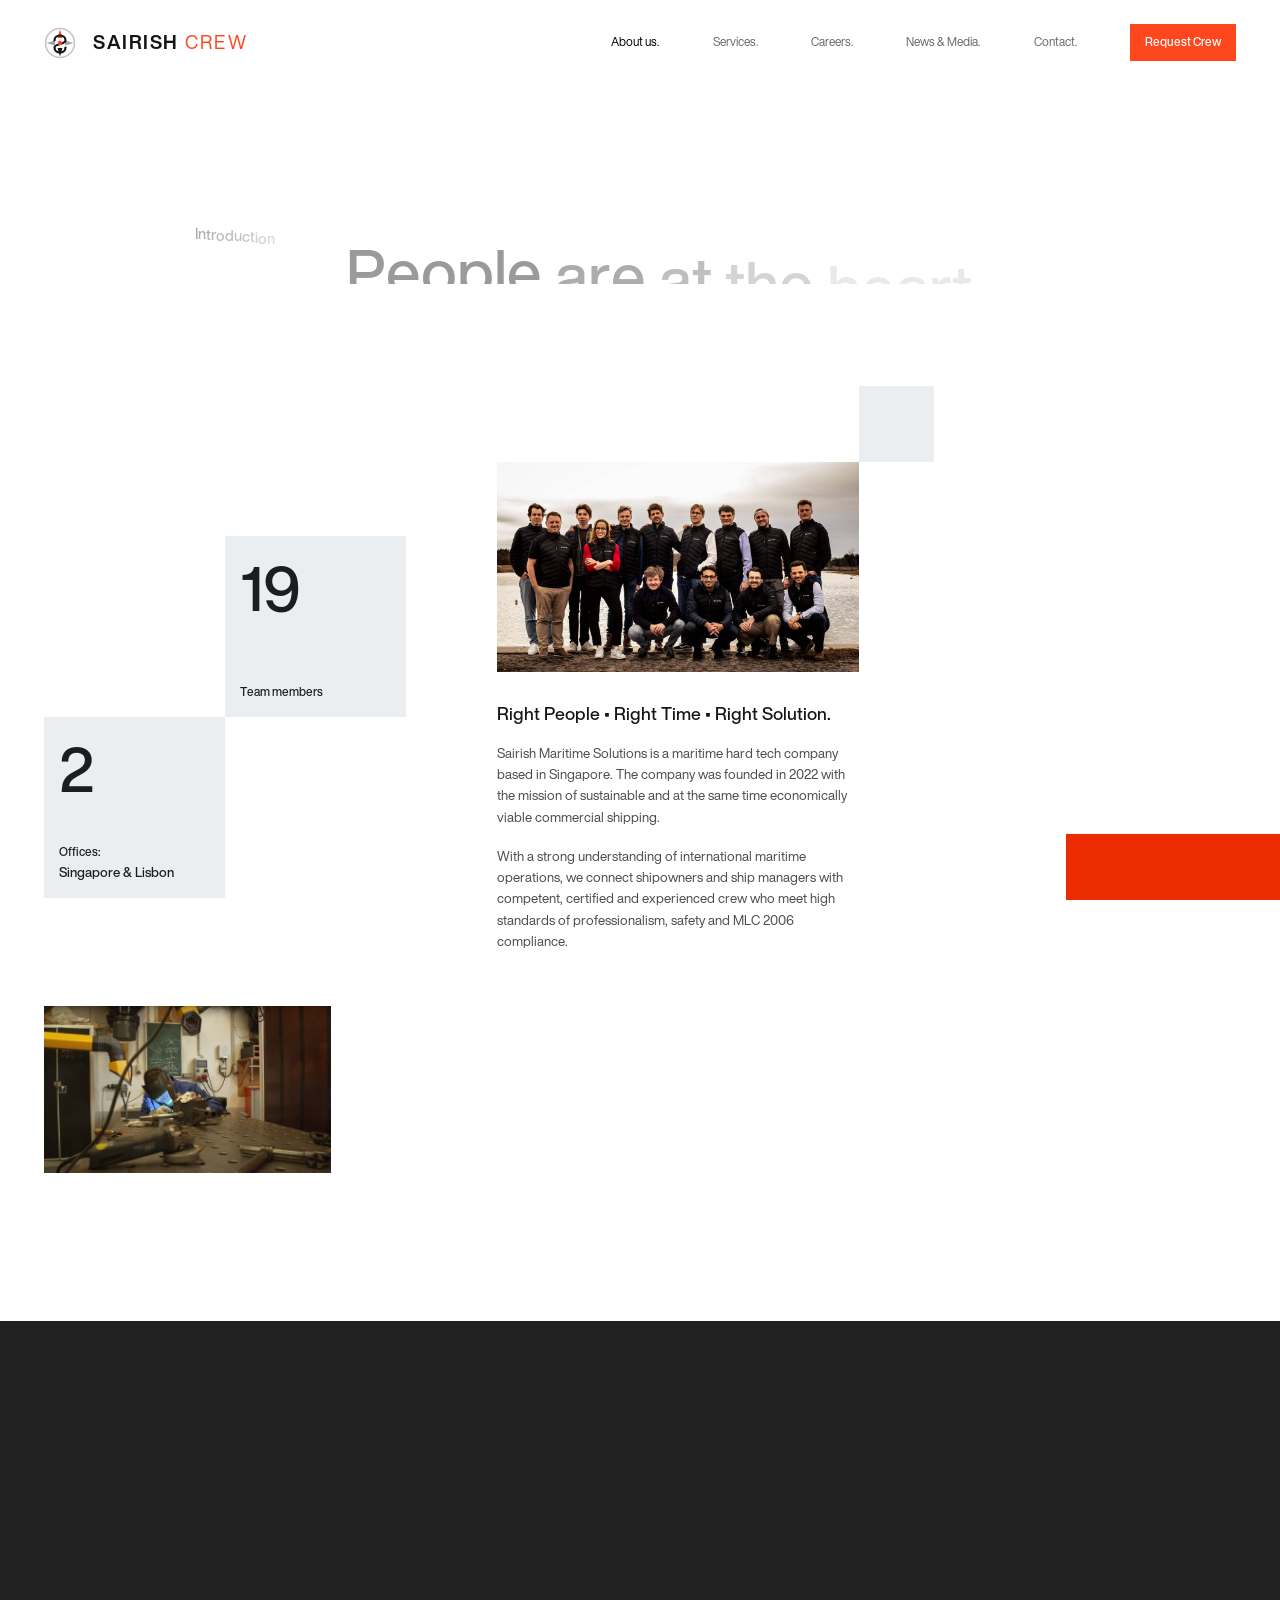
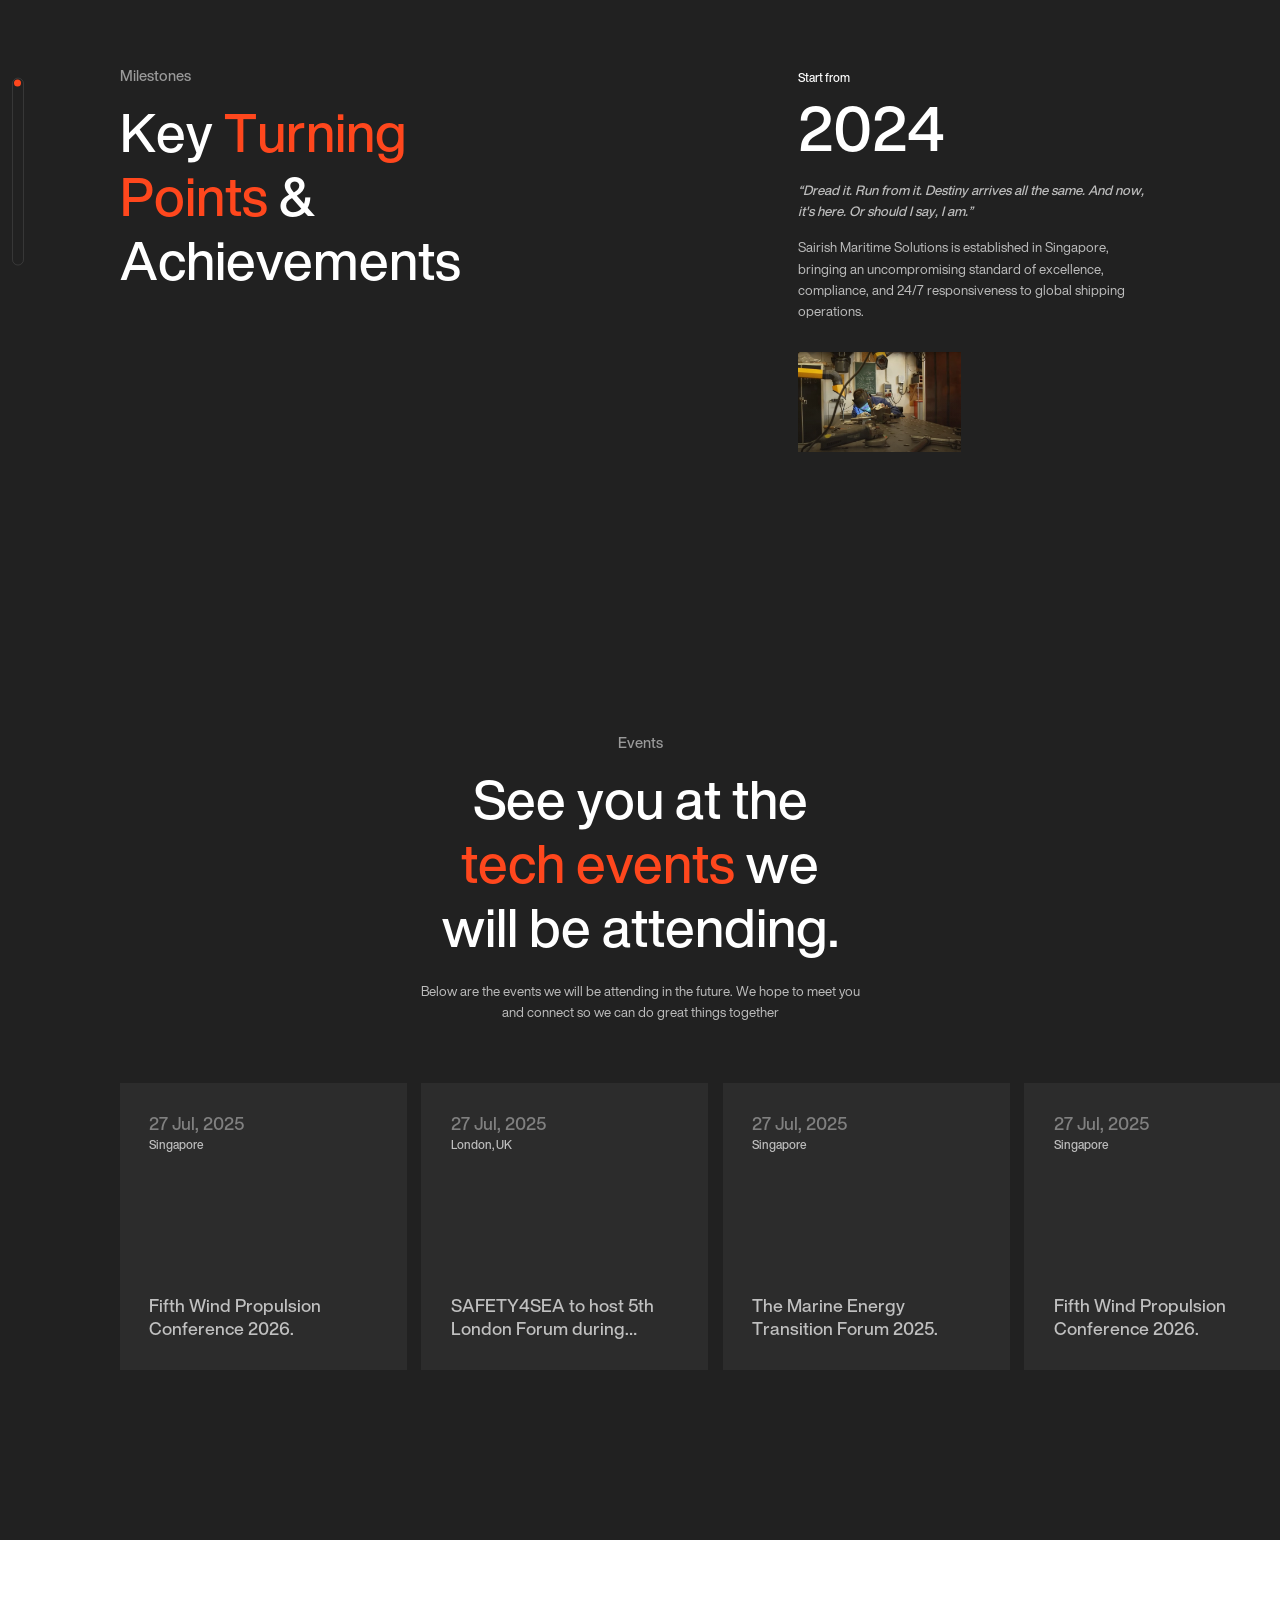
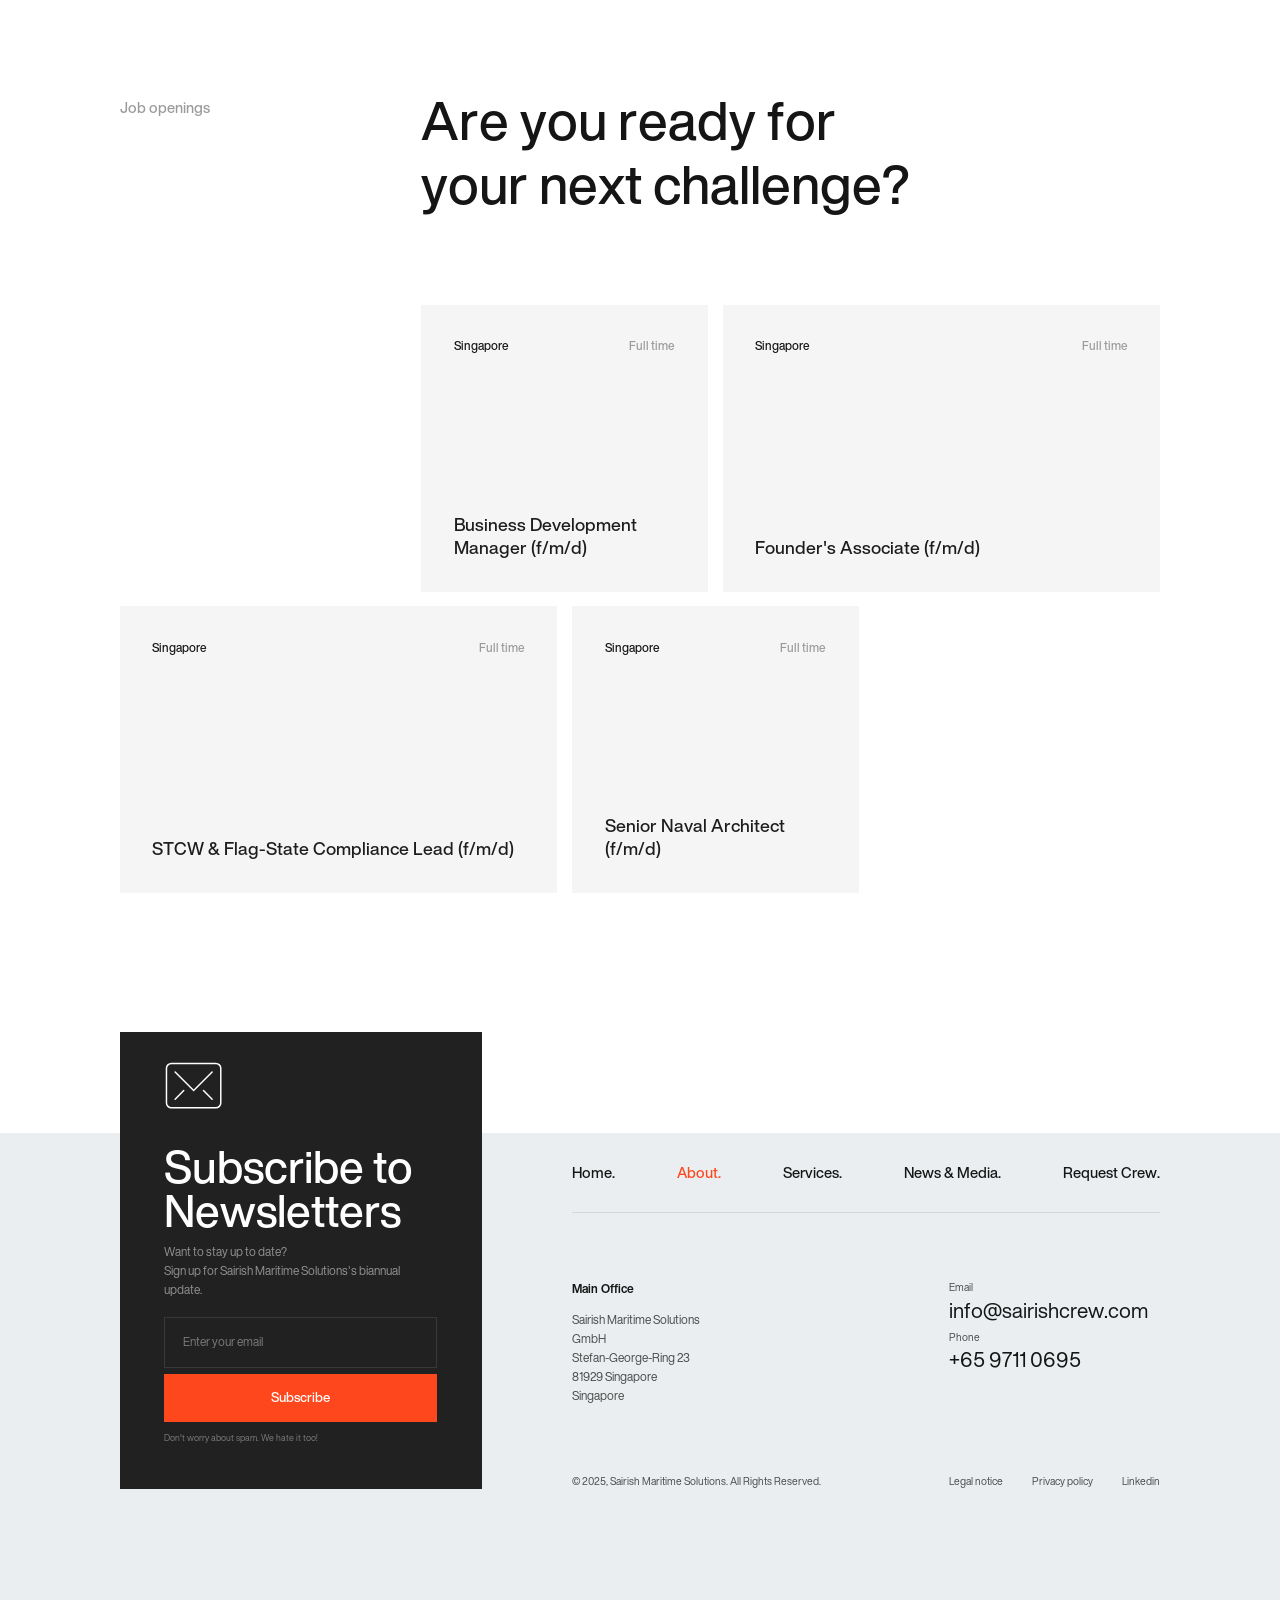
==== commit 30a33ea5: "hehe" ====
--- a/cargokite.com/about.html
+++ b/cargokite.com/about.html
@@ -1,6 +1,106 @@
 <!DOCTYPE html><html lang="en">
-<!-- Mirrored from cargokite.com/about by HTTrack Website Copier/3.x [XR&CO'2014], Wed, 19 Aug 2026 19:51:15 GMT -->
+<!-- Mirrored from sairishcrew.com/about by HTTrack Website Copier/3.x [XR&CO'2014], Wed, 19 Aug 2026 19:51:15 GMT -->
 <!-- Added by HTTrack --><meta http-equiv="content-type" content="text/html;charset=UTF-8" /><!-- /Added by HTTrack -->
-<head><meta charset="utf-8"><meta name="viewport" content="width=device-width, initial-scale=1.0"><title>About us</title><meta property="og:image" content="../media.bear.plus/cargokite/og_new.jpg"><meta property="og:site_name" content="Cargokite"><link rel="icon" type="image/png" sizes="32x32" href="favicon.05eea758.png"><meta name="description" content="Low Emission Ocean Transportation"><link rel="stylesheet" href="index.78ddb5e8.css"><script src="index.d13a8d90.js"></script><script async src="https://www.googletagmanager.com/gtag/js?id=G-Q5TFPM744E"></script><script>function a(){dataLayer.push(arguments)}window.dataLayer=window.dataLayer||[],a("js",new Date),a("config","G-Q5TFPM744E");</script></head><body> <div class="wrapper" data-barba="wrapper"> <div id="awwwards" style="z-index:999;position:fixed;top:50%;right:0;transform:translateY(-50%)" data-snip-rule="79"><a href="https://www.awwwards.com/sites/cargokite" target="_blank" data-snip-rule="166"><svg width="53.08" height="171.358" data-snip-rule="175"><path class="js-color-bg" fill="#ff471d" d="M0 0h53.08v171.358H0z" data-snip-rule="100"></path><g class="js-color-text" fill="#fff" data-snip-rule="101"><path d="M30.016 151.575a3.599 3.599 0 0 1-2.484 1.878l-.965-1.535c.623-.155 1.126-.401 1.506-.737.38-.337.57-.768.57-1.293 0-.4-.101-.722-.301-.966-.199-.242-.504-.365-.912-.365-.254 0-.478.083-.674.249a2.423 2.423 0 0 0-.511.62c-.146.249-.331.603-.556 1.061l-.204.424c-.293.584-.66 1.052-1.104 1.403-.443.351-1.011.525-1.703.525-.516 0-.983-.119-1.402-.357-.42-.239-.748-.575-.986-1.009s-.357-.929-.357-1.483c0-1.413.619-2.378 1.855-2.895l.979 1.535c-.721.253-1.082.706-1.082 1.359 0 .282.09.526.271.73.182.205.402.308.665.308s.495-.091.694-.271a2.51 2.51 0 0 0 .512-.657c.141-.258.324-.631.548-1.118.224-.478.454-.879.687-1.206a2.76 2.76 0 0 1 .914-.803c.375-.211.83-.315 1.367-.315.613 0 1.152.139 1.614.417.463.278.819.665 1.067 1.162s.373 1.062.373 1.695a3.545 3.545 0 0 1-.381 1.644M21.627 145.02a1.13 1.13 0 0 1-.833.336c-.332 0-.61-.111-.834-.336s-.336-.502-.336-.833c0-.332.112-.608.336-.833s.502-.337.834-.337c.331 0 .608.112.833.337s.336.501.336.833c0 .331-.111.608-.336.833m1.285-1.74h7.367v1.812h-7.367v-1.812zM29.709 140.226c-.458.479-1.135.716-2.031.716h-3.216v1.141h-1.55v-1.141H21.07l-1.139-1.812h2.98v-1.945h1.55v1.945h3.187c.438 0 .748-.081.928-.242.181-.16.27-.402.27-.723 0-.244-.057-.479-.175-.702l1.462-.424c.176.38.264.779.264 1.198-.001.849-.23 1.511-.688 1.989M29.833 134.72a3.333 3.333 0 0 1-1.433 1.169c-.579.249-1.182.373-1.805.373s-1.225-.124-1.805-.373a3.347 3.347 0 0 1-1.434-1.169c-.375-.531-.563-1.196-.563-1.995 0-.77.184-1.413.549-1.93a3.282 3.282 0 0 1 1.381-1.14 4.239 4.239 0 0 1 1.711-.365h.746v5.072a1.796 1.796 0 0 0 1.168-.49c.332-.307.496-.724.496-1.249 0-.41-.092-.753-.277-1.031-.185-.277-.473-.528-.862-.753l.542-1.462c.691.303 1.223.724 1.592 1.265.371.541.557 1.235.557 2.083 0 .798-.188 1.463-.563 1.995m-4.085-3.574c-.41.088-.746.261-1.009.519s-.394.611-.394 1.06c0 .429.135.784.408 1.067s.604.458.994.526v-3.172zM29.898 122.64c-.33.565-.783.996-1.359 1.294-.574.297-1.221.445-1.943.445-.721 0-1.369-.148-1.943-.445-.576-.298-1.029-.729-1.36-1.294s-.496-1.232-.496-2.002c0-.771.165-1.438.496-2.003a3.301 3.301 0 0 1 1.36-1.293c.574-.298 1.223-.446 1.943-.446.723 0 1.369.148 1.943.446a3.293 3.293 0 0 1 1.359 1.293c.332.564.497 1.232.497 2.003.001.769-.165 1.436-.497 2.002m-1.703-3.347c-.433-.331-.967-.497-1.6-.497s-1.167.166-1.602.497c-.433.33-.649.778-.649 1.345 0 .564.217 1.013.649 1.344.435.332.969.498 1.602.498s1.167-.166 1.6-.498c.435-.331.65-.779.65-1.344.001-.567-.215-1.015-.65-1.345M24.462 115.16v.936h-1.55v-.936h-.381c-.866 0-1.516-.227-1.95-.68-.433-.453-.649-1.074-.649-1.863 0-.556.096-1.014.291-1.374l1.463.396a2.238 2.238 0 0 0-.205.876c0 .556.307.834.92.834h.512v-1.55h1.55v1.55h5.817v1.812h-5.818zM29.709 105.543c-.458.479-1.135.717-2.031.717h-3.216v1.14h-1.55v-1.14H21.07l-1.139-1.813h2.98v-1.944h1.55v1.944h3.187c.438 0 .748-.081.928-.241.181-.16.27-.402.27-.724 0-.244-.057-.478-.175-.702l1.462-.424c.176.38.264.78.264 1.199-.001.848-.23 1.51-.688 1.988M19.931 101.104v-1.812h4.166a2.805 2.805 0 0 1-.942-.973 2.622 2.622 0 0 1-.358-1.367c0-.711.188-1.271.562-1.681.376-.409.93-.614 1.66-.614h5.262v1.813H25.66c-.449 0-.779.09-.994.27-.215.181-.321.455-.321.826 0 .292.103.57.308.833.204.263.516.478.936.644.418.166.945.249 1.578.249h3.113v1.812H19.931zM29.833 91.469a3.333 3.333 0 0 1-1.433 1.169 4.545 4.545 0 0 1-3.61 0 3.345 3.345 0 0 1-1.433-1.169c-.375-.532-.563-1.197-.563-1.995 0-.771.184-1.413.549-1.93a3.284 3.284 0 0 1 1.381-1.141 4.239 4.239 0 0 1 1.711-.365h.746v5.072c.446-.02.838-.183 1.168-.49.332-.307.496-.724.496-1.249 0-.409-.092-.753-.277-1.03-.185-.278-.473-.529-.862-.753l.542-1.462c.691.302 1.223.724 1.592 1.265.371.541.557 1.234.557 2.083-.001.797-.189 1.463-.564 1.995m-4.085-3.574c-.41.088-.746.261-1.009.519-.263.259-.394.611-.394 1.061 0 .428.135.784.408 1.066s.604.458.994.526v-3.172zM20.047 80.572V77.37c0-.847.187-1.631.557-2.353.369-.721.938-1.303 1.703-1.746.764-.444 1.717-.665 2.857-.665 1.139 0 2.092.221 2.857.665.764.443 1.332 1.025 1.701 1.746.371.722.557 1.506.557 2.353v3.202H20.047zm8.478-2.601c0-.975-.251-1.791-.753-2.448-.501-.658-1.372-.987-2.608-.987-1.238 0-2.107.329-2.609.987-.502.657-.754 1.474-.754 2.448v.701h6.725v-.701zM29.812 70.685c-.39.419-.94.628-1.651.628-.731 0-1.315-.277-1.754-.833s-.658-1.306-.658-2.251v-1.286h-.321c-.36 0-.631.122-.812.365s-.271.551-.271.921c0 .633.282 1.059.849 1.271l-.352 1.535a2.326 2.326 0 0 1-1.484-.943c-.374-.512-.562-1.133-.562-1.863 0-.984.261-1.747.782-2.288.521-.54 1.289-.812 2.302-.812h4.399v1.492l-.936.19c.702.573 1.052 1.33 1.052 2.265.001.653-.194 1.19-.583 1.609m-1.382-3.246c-.277-.332-.645-.497-1.104-.497h-.146v1.213c0 .4.078.709.233.929.156.219.395.328.717.328a.655.655 0 0 0 .519-.227c.132-.151.197-.348.197-.592a1.742 1.742 0 0 0-.416-1.154M29.812 61.639l-6.9 2.674v-1.827l4.619-1.711-4.619-1.607v-1.813l10.349 3.801v1.754zM35.481 17.006l-4.782 14.969h-3.266l-2.584-9.682-2.584 9.682h-3.267l-4.783-14.969h3.713l2.674 10.275 2.525-10.275h3.444l2.525 10.275 2.674-10.275zM37.979 27.163c1.426 0 2.496 1.069 2.496 2.495 0 1.425-1.07 2.495-2.496 2.495s-2.494-1.07-2.494-2.495c-.001-1.426 1.068-2.495 2.494-2.495" data-snip-rule="180"></path></g></svg></a></div> <div class="contact popup"> <div class="popup__overlay"></div> <div class="popup__main" data-lenis-prevent> <form action="#" class="popup__main-form"> <div class="popup__main-head"> <h3 class="h4 heading heading-f-lh popup__main-head-title"> Get in touch with us! </h3> <div class="popup__main-head-txt txt txt-18"> We are currently working at full speed on the development of the ship. Feel free to reach out to us if you are keen on finding out more about CargoKite. </div> </div> <div class="popup__main-contact"> <div class="popup__main-contact-label txt txt-18"> Or just wanna say hi? </div> <a href="mailto:info@cargokite.com" class="hover-un popup__main-contact-link txt txt-24"> info@cargokite.com </a> </div> <div class="popup__main-form-inner"> <div class="input-wrap"> <input type="text" class="input-field txt txt-18" name="name" placeholder="Your name" required> <div class="input-field-line"></div> </div> <div class="input-wrap"> <input type="email" class="input-field txt txt-18" name="email" placeholder="Your email" required> <div class="input-field-line"></div> </div> <div class="input-wrap textarea-wrap"> <textarea name="message" cols="30" rows="3" class="input-field txt txt-18" placeholder="Message"></textarea> <div class="input-field-line"></div> </div> <input type="text" class="honey-input" name="blablabla"> </div> <div class="hidden popup__main-form-success"> <p class="popup__main-form-success-txt txt txt-24 txt-med"> Thank <span data-form-name="#">Kenny</span>, <br><br> Your message has been sent to CargoKite's inbox. We will contact you as soon as we receive it. Happy to accompany you in the future. <br><br> Thanks & Best regards, <br> Amelie Binder </p> </div> <button type="submit" class="arr-hover popup__main-submit"> <div class="popup__main-submit-inner popup__main-submit-inner-default"> <div class="h6 heading heading-bold popup__main-submit-inner-txt">Send message</div> <div class="arr-wrap arr-wrap-32"> <div class="arr-ic-main icon icon-32"> <svg width="32" height="32" viewbox="0 0 32 32" fill="none" xmlns="http://www.w3.org/2000/svg"> <path fill-rule="evenodd" clip-rule="evenodd" d="M30.4401 3.68089L3.00001 31.121L0.878693 28.9997L28.3188 1.55957L30.4401 3.68089Z" fill="currentColor"></path> <path fill-rule="evenodd" clip-rule="evenodd" d="M4.5 1.5H30.5V27.5H27.5V4.5H4.5V1.5Z" fill="currentColor"></path> </svg> </div> <div class="arr-ic-clone icon icon-32"> <svg width="32" height="32" viewbox="0 0 32 32" fill="none" xmlns="http://www.w3.org/2000/svg"> <path fill-rule="evenodd" clip-rule="evenodd" d="M30.4401 3.68089L3.00001 31.121L0.878693 28.9997L28.3188 1.55957L30.4401 3.68089Z" fill="currentColor"></path> <path fill-rule="evenodd" clip-rule="evenodd" d="M4.5 1.5H30.5V27.5H27.5V4.5H4.5V1.5Z" fill="currentColor"></path> </svg> </div> </div> </div> <a href="#" class="popup__main-submit-inner popup__main-submit-inner-success" data-popup="close"> <div class="h6 heading heading-bold popup__main-submit-inner-txt">Close the modal</div> <div class="icon icon-32"> <svg width="32" height="32" viewbox="0 0 32 32" fill="none" xmlns="http://www.w3.org/2000/svg"> <path fill-rule="evenodd" clip-rule="evenodd" d="M3.00005 0.736328L16.0001 13.7364L29.0001 0.736328L31.2629 2.99907L18.2628 15.9991L31.2629 28.9992L29.0001 31.2619L16.0001 18.2619L3.00005 31.2619L0.737305 28.9992L13.7373 15.9991L0.737305 2.99907L3.00005 0.736328Z" fill="currentColor"></path> </svg> </div> </a> <div class="popup__main-submit-aspect"></div> </button> </form> <a href="#" class="popup__close" data-popup="close"> <div class="icon icon-32"> <svg width="32" height="32" viewbox="0 0 32 32" fill="none" xmlns="http://www.w3.org/2000/svg"> <path d="M25.1924 6.80664L6.80762 25.1914M6.80762 6.80664L25.1924 25.1914" stroke="currentColor" stroke-width="1.5" stroke-linecap="round" stroke-linejoin="round"></path> </svg> </div> </a> </div> </div> <div class="download popup"> <div class="popup__overlay"></div> <div class="popup__main" data-lenis-prevent> <form action="#" class="popup__main-form"> <div class="popup__main-head"> <h3 class="h4 heading heading-f-lh popup__main-head-title"> Get your custom study today! </h3> <div class="popup__main-head-txt txt txt-18"> Tell us about your current setup, route, and timeline—we’ll run a customized, non-binding study to help you measure the impact. We've done this for major names in shipping, and we're happy to explore what it could mean for you. </div> </div> <div class="popup__main-contact"> <div class="popup__main-contact-label txt txt-18"> Or just wanna say hi? </div> <a href="mailto:info@cargokite.com" class="hover-un popup__main-contact-link txt txt-24"> info@cargokite.com </a> </div> <div class="popup__main-form-inner"> <div class="input-wrap"> <input type="text" class="input-field txt txt-18" name="name" placeholder="Your name" required> <div class="input-field-line"></div> </div> <div class="input-wrap"> <input type="email" class="input-field txt txt-18" name="email" placeholder="Your email" required> <div class="input-field-line"></div> </div> <div class="input-wrap textarea-wrap"> <textarea name="message" cols="30" rows="3" class="input-field txt txt-18" placeholder="Route & schedule details"></textarea> <div class="input-field-line"></div> </div> <input type="text" class="honey-input" name="blablabla"> </div> <div class="hidden popup__main-form-success"> <p class="popup__main-form-success-txt txt txt-24 txt-med"> Thank <span data-form-name="#">Kenny</span>, <br><br> Your message has been sent to CargoKite's inbox. We will contact you as soon as we receive it. Happy to accompany you in the future. <br><br> Thanks & Best regards, <br> Amelie Binder </p> </div> <button type="submit" class="arr-hover popup__main-submit"> <div class="popup__main-submit-inner popup__main-submit-inner-default"> <div class="h6 heading heading-bold popup__main-submit-inner-txt">Send message</div> <div class="arr-wrap arr-wrap-32"> <div class="arr-ic-main icon icon-32"> <svg width="32" height="32" viewbox="0 0 32 32" fill="none" xmlns="http://www.w3.org/2000/svg"> <path fill-rule="evenodd" clip-rule="evenodd" d="M30.4401 3.68089L3.00001 31.121L0.878693 28.9997L28.3188 1.55957L30.4401 3.68089Z" fill="currentColor"></path> <path fill-rule="evenodd" clip-rule="evenodd" d="M4.5 1.5H30.5V27.5H27.5V4.5H4.5V1.5Z" fill="currentColor"></path> </svg> </div> <div class="arr-ic-clone icon icon-32"> <svg width="32" height="32" viewbox="0 0 32 32" fill="none" xmlns="http://www.w3.org/2000/svg"> <path fill-rule="evenodd" clip-rule="evenodd" d="M30.4401 3.68089L3.00001 31.121L0.878693 28.9997L28.3188 1.55957L30.4401 3.68089Z" fill="currentColor"></path> <path fill-rule="evenodd" clip-rule="evenodd" d="M4.5 1.5H30.5V27.5H27.5V4.5H4.5V1.5Z" fill="currentColor"></path> </svg> </div> </div> </div> <a href="#" class="popup__main-submit-inner popup__main-submit-inner-success" data-popup="close"> <div class="h6 heading heading-bold popup__main-submit-inner-txt">Close the modal</div> <div class="icon icon-32"> <svg width="32" height="32" viewbox="0 0 32 32" fill="none" xmlns="http://www.w3.org/2000/svg"> <path fill-rule="evenodd" clip-rule="evenodd" d="M3.00005 0.736328L16.0001 13.7364L29.0001 0.736328L31.2629 2.99907L18.2628 15.9991L31.2629 28.9992L29.0001 31.2619L16.0001 18.2619L3.00005 31.2619L0.737305 28.9992L13.7373 15.9991L0.737305 2.99907L3.00005 0.736328Z" fill="currentColor"></path> </svg> </div> </a> <div class="popup__main-submit-aspect"></div> </button> </form> <a href="#" class="popup__close" data-popup="close"> <div class="icon icon-32"> <svg width="32" height="32" viewbox="0 0 32 32" fill="none" xmlns="http://www.w3.org/2000/svg"> <path d="M25.1924 6.80664L6.80762 25.1914M6.80762 6.80664L25.1924 25.1914" stroke="currentColor" stroke-width="1.5" stroke-linecap="round" stroke-linejoin="round"></path> </svg> </div> </a> </div> </div> <div class="event popup"> <div class="popup__overlay"></div> <div class="popup__main" data-lenis-prevent> <a href="#" class="popup__close" data-popup="close"> <div class="icon icon-32"> <svg width="32" height="32" viewbox="0 0 32 32" fill="none" xmlns="http://www.w3.org/2000/svg"> <path d="M25.1924 6.80664L6.80762 25.1914M6.80762 6.80664L25.1924 25.1914" stroke="currentColor" stroke-width="1.5" stroke-linecap="round" stroke-linejoin="round"></path> </svg> </div> </a> <div class="popup__main-event"> <div class="popup__main-event-info"> <div class="img-wrap popup__main-event-info-img" style="--aspect:56%" data-popup-event="thumbnail"> <img src="abt-info-1.c54342e9.jpg" alt="Cargokite's team" class="img-abs img-fill" loading="lazy" width="488" height="442"> </div> <div class="h3 heading popup__main-event-title" data-popup-event="name">Event name</div> <div class="popup__main-event-info-item" data-popup-event="date"> <div class="popup__main-event-info-label txt txt-14">Event Date:</div> <div class="popup__main-event-info-title txt txt-16 txt-med"></div> </div> <div class="popup__main-event-info-item" data-popup-event="full_location"> <div class="popup__main-event-info-label txt txt-14">Location:</div> <div class="popup__main-event-info-title txt txt-16 txt-med"></div> </div> <div class="popup__main-event-info-item" data-popup-event="members"> <div class="popup__main-event-info-label txt txt-14">Cargokite's Member:</div> <div class="popup__main-event-info-title txt txt-16 txt-med"></div> </div> <div class="popup__main-event-info-item" data-popup-event="activities"> <div class="popup__main-event-info-label txt txt-14">Cargokite's activities:</div> <div class="popup__main-event-info-title txt txt-16 txt-med"></div> </div> <div class="popup__main-event-info-item"> <div class="popup__main-event-info-label txt txt-14">Make an appointment:</div> <a href="mailto:hello@cargokite.com" class="popup__main-event-info-title txt txt-16 txt-med">hello@cargokite.com</a> </div> </div> <div class="popup__main-event-content"> <div class="h5 heading popup__main-event-title" data-popup-event="name">Event name</div> <span class="p-line"></span> <div class="popup__main-event-richtext txt txt-16" data-popup-event="content"> Event introduction </div> <a href="#" target="_blank" class="popup__main-event-link txt txt-16" data-popup-event="link">Read more</a> </div> </div> </div> </div> <div class="trans__wrapper"> <div class="trans__logo"> <img src="logo-icon.0188e3e5.svg" alt="Logo icon" width="146" height="146"> </div> <div class="trans__inner"> <div class="trans__item"></div> <div class="trans__item"></div> <div class="trans__item"></div> <div class="trans__item"></div> <div class="trans__item"></div> <div class="trans__item"></div> </div> <div class="trans__home"> <div class="trans__home-inner"> <div class="container grid"> <div class="trans__count"> <div class="trans__count-number"> <div class="trans__count-value">00</div> <span class="trans__count-percent"> % </span> </div> <div class="trans__count-bar"> <div class="trans__count-bar-inner"></div> </div> </div> <h1 class="h1 heading home-hero__title"> Low Emission Ocean Transportation </h1> <div class="home-hero__backer"> <div class="home-hero__backer-label txt txt-12"> Backed by these top-tier investors: </div> <div class="home-hero__backer-inner"> <div class="home-hero__backer-item"> <img srcset="bayern-kapital.5e5a5f43.svg" alt="bayern-kapital" loading="lazy" width="57" height="25"> </div> <div class="home-hero__backer-item"> <img src="backer-sosv.09ab27a2.svg" alt="sosv" loading="lazy" width="50" height="22"> </div> <div class="home-hero__backer-item"> <img srcset="backer-lowercarbon.e4109ce5.svg" alt="lowercarbon" loading="lazy" width="172" height="25"> </div> <div class="home-hero__backer-item"> <img src="backer-fttf.07405581.svg" alt="fttf" loading="lazy" width="206" height="24"> </div> <div class="home-hero__backer-item"> <img src="future-planet-capital.2aa6641a.svg" alt="future-planet-capital" loading="lazy" width="31" height="25"> </div> <div class="home-hero__backer-item"> <img src="farvatn.b56e358d.svg" alt="farvatn" loading="lazy" width="98" height="25"> </div> </div> </div> </div> </div> </div> </div> <header class="header"> <div class="container"> <a href="index.html" class="header__logo"> <div class="header__logo-shape"> <svg class="header__logo-shape-top" width="29" height="31" viewbox="0 0 29 31" fill="currentColor" xmlns="http://www.w3.org/2000/svg"> <path d="M28.591 9.97462C28.591 8.03639 26.4306 5.01796 25.9633 4.4587C23.0751 1.58583 19.2446 0 15.1689 0C7.46963 0 1.08035 5.70745 0.0078125 13.108C1.43276 10.7331 3.2714 9.18554 5.32455 8.63395C8.72603 7.72229 12.6408 9.43069 16.9539 13.7055C16.9999 13.7515 17.0459 13.7975 17.0995 13.8434L17.2451 13.9966C18.4632 15.4982 20.2712 16.3562 22.2017 16.3562C25.7258 16.3562 28.591 13.491 28.591 9.97462Z"></path> </svg> <svg class="header__logo-shape-bottom" width="29" height="31" viewbox="0 0 29 31" fill="currentColor" xmlns="http://www.w3.org/2000/svg"> <path d="M24.0709 24.0874C20.248 24.2023 15.9962 22.356 12.6407 19.215C11.8822 23.6277 12.8475 26.9833 15.3833 28.5384C18.1412 30.2315 22.1556 29.5037 25.3809 26.7228C26.5913 25.6426 27.6102 24.3862 28.4223 22.9842C27.1353 23.666 25.672 24.0414 24.0709 24.0874Z"></path> <path d="M11.1927 17.6905C10.0053 16.3191 9.017 14.8099 8.26622 13.2088C7.64568 11.8834 7.31626 10.8875 7.26263 10.1367C7.23965 10.1367 7.209 10.1367 7.18602 10.1367C2.50515 10.1367 0.421355 16.0357 0.030644 17.2844C0.015322 17.3151 0.007661 17.3457 0 17.3764L0.145559 18.2727C1.5322 25.4204 7.85252 30.6299 15.1688 30.6299C15.3526 30.6299 15.5288 30.6222 15.7127 30.6146C15.2837 30.446 14.8777 30.2545 14.4793 30.0094C11.0625 27.9102 9.87503 23.4286 11.1927 17.6905Z"></path> </svg> </div> <div class="header__typo-1"> <svg class="header__logo-letter letter-c" width="18" height="32" viewbox="0 0 18 32" fill="currentColor" xmlns="http://www.w3.org/2000/svg"> <path d="M0 15.4841C0 14.2772 0.214508 13.0702 0.643524 11.8709C1.07254 10.6716 1.69308 9.60131 2.52047 8.65248C3.34019 7.71124 4.34379 6.93699 5.5389 6.34492C6.73402 5.75285 8.09002 5.44922 9.61456 5.44922C11.4226 5.44922 12.9701 5.85911 14.2495 6.67891C15.5288 7.4987 16.4788 8.5538 17.107 9.83662L15.9042 10.5198C15.5442 9.82144 15.1152 9.23696 14.6325 8.75875C14.1499 8.28813 13.6213 7.901 13.062 7.61256C12.5027 7.31652 11.9129 7.10398 11.3 6.97494C10.6871 6.8459 10.0895 6.77759 9.49964 6.77759C8.20493 6.77759 7.05578 7.03567 6.06751 7.55942C5.07924 8.07559 4.23653 8.75116 3.54704 9.58613C2.85755 10.4211 2.34426 11.3548 1.99186 12.4099C1.63945 13.4574 1.46325 14.5125 1.46325 15.5676C1.46325 16.7593 1.6701 17.8903 2.09145 18.9682C2.51281 20.0461 3.07972 20.9949 3.80752 21.8147C4.53531 22.6345 5.39334 23.2949 6.38161 23.7883C7.36988 24.2817 8.44242 24.5246 9.58391 24.5246C10.1968 24.5246 10.825 24.4487 11.4685 24.2968C12.1197 24.145 12.7402 23.9097 13.3301 23.5909C13.92 23.2721 14.4716 22.8622 14.9926 22.3612C15.5059 21.8602 15.9349 21.2682 16.2796 20.5926L17.536 21.1847C17.1913 21.9437 16.724 22.6117 16.1341 23.1962C15.5442 23.7807 14.8853 24.2741 14.1575 24.6688C13.4297 25.0635 12.6636 25.3595 11.8516 25.5645C11.0395 25.7618 10.2428 25.8605 9.46133 25.8605C8.06703 25.8605 6.79531 25.5569 5.64616 24.9496C4.48935 24.3424 3.49341 23.5605 2.65837 22.5814C1.81566 21.6097 1.16447 20.5015 0.697151 19.2642C0.237491 18.0345 0 16.7745 0 15.4841Z"></path> </svg> <svg class="header__logo-letter letter-a" width="16" height="32" viewbox="0 0 16 32" fill="currentColor" xmlns="http://www.w3.org/2000/svg"> <path d="M6.37014 25.9719C5.68065 25.9719 5.04478 25.8504 4.45489 25.6151C3.86499 25.3798 3.34404 25.061 2.89971 24.6511C2.44771 24.2412 2.10296 23.763 1.85781 23.2089C1.61266 22.6547 1.48242 22.0551 1.48242 21.4099C1.48242 20.7647 1.63564 20.1802 1.94208 19.6488C2.24852 19.1175 2.66987 18.662 3.2138 18.2749C3.75773 17.8878 4.40892 17.5842 5.17502 17.3716C5.94112 17.1515 6.77617 17.0452 7.69549 17.0452C8.4999 17.0452 9.3043 17.1136 10.1087 17.2578C10.9208 17.402 11.6486 17.5918 12.2997 17.8423V16.4C12.2997 15.0033 11.9014 13.8951 11.097 13.0677C10.2926 12.2479 9.21237 11.838 7.83339 11.838C7.1056 11.838 6.33949 11.9899 5.52743 12.2935C4.71536 12.5971 3.89563 13.0298 3.05292 13.5991L2.50899 12.6351C4.41658 11.3522 6.22458 10.707 7.94064 10.707C9.73332 10.707 11.1429 11.2232 12.1772 12.2479C13.2038 13.2803 13.7247 14.6997 13.7247 16.5139V23.7098C13.7247 24.1805 13.9315 24.4158 14.3529 24.4158V25.691C14.261 25.7062 14.1537 25.7214 14.0541 25.7365C13.9469 25.7441 13.8549 25.7517 13.786 25.7517C13.4029 25.7517 13.0965 25.6227 12.8743 25.3722C12.6445 25.1141 12.5143 24.8105 12.476 24.4537V23.224C11.7865 24.1121 10.9131 24.7953 9.84823 25.2659C8.76803 25.729 7.61122 25.9719 6.37014 25.9719ZM6.66125 24.8333C7.76444 24.8333 8.78335 24.6283 9.71033 24.2108C10.6373 23.7933 11.3421 23.2468 11.8401 22.5637C12.1465 22.1689 12.2997 21.7894 12.2997 21.4326V18.829C11.6103 18.5634 10.8978 18.366 10.1547 18.237C9.41156 18.1079 8.63779 18.0396 7.84105 18.0396C7.09793 18.0396 6.42377 18.1231 5.81089 18.2825C5.19801 18.4419 4.67706 18.662 4.24038 18.9505C3.8037 19.2313 3.46662 19.5805 3.22147 19.9828C2.98398 20.3927 2.8614 20.8406 2.8614 21.3264C2.8614 21.8198 2.95333 22.2828 3.14486 22.7155C3.33638 23.1481 3.60452 23.5201 3.94926 23.8313C4.29401 24.1425 4.70004 24.3854 5.16736 24.5676C5.62702 24.7498 6.12498 24.8333 6.66125 24.8333Z"></path> </svg> <svg class="header__logo-letter letter-r" width="10" height="32" viewbox="0 0 10 32" fill="currentColor" xmlns="http://www.w3.org/2000/svg"> <path d="M9.10897 12.2266C7.77595 12.2645 6.60382 12.6593 5.60789 13.4031C4.6043 14.147 3.90715 15.1718 3.50878 16.4774V25.6848H2.07617V10.9514H3.44749V14.5797C3.96078 13.5398 4.64261 12.6972 5.49298 12.0444C6.34335 11.3916 7.25501 11.0197 8.22795 10.921C8.41948 10.9058 8.58802 10.8906 8.74124 10.8906C8.89446 10.8906 9.01704 10.8906 9.11663 10.8906V12.2266H9.10897Z"></path> </svg> <svg class="header__logo-letter letter-g" width="16" height="32" viewbox="0 0 16 32" fill="currentColor" xmlns="http://www.w3.org/2000/svg"> <path d="M7.08358 25.9107C6.057 25.9107 5.10704 25.6982 4.249 25.2731C3.39097 24.848 2.64786 24.2787 2.03498 23.5728C1.41444 22.8668 0.931792 22.0546 0.579386 21.1513C0.22698 20.2481 0.0507812 19.3068 0.0507812 18.3428C0.0507812 17.3408 0.219324 16.3768 0.548747 15.4508C0.885831 14.5247 1.35315 13.7049 1.96603 12.999C2.57891 12.293 3.30671 11.7313 4.15708 11.3138C5.00745 10.8964 5.94209 10.6914 6.97632 10.6914C8.27103 10.6914 9.40486 11.0254 10.3625 11.701C11.3278 12.3689 12.1398 13.1887 12.8063 14.1528V10.9495H14.124V25.9714C14.124 26.9734 13.9325 27.8539 13.5495 28.6054C13.1664 29.3644 12.6608 29.9869 12.0173 30.4879C11.3814 30.9888 10.6383 31.3684 9.78791 31.6189C8.93754 31.877 8.04886 31.9984 7.11422 31.9984C6.25619 31.9984 5.48243 31.9149 4.8006 31.7555C4.11111 31.5961 3.50589 31.3684 2.98494 31.0723C2.464 30.7763 1.99667 30.4195 1.58298 29.9945C1.16929 29.5694 0.81688 29.0988 0.51044 28.5902L1.48338 27.9374C2.07328 28.9394 2.87769 29.6681 3.88894 30.1311C4.90019 30.5941 5.98039 30.8219 7.12188 30.8219C7.88798 30.8219 8.60811 30.7156 9.28228 30.5106C9.95645 30.3057 10.5463 29.9945 11.052 29.5922C11.5576 29.1823 11.956 28.6813 12.2548 28.074C12.5535 27.4668 12.6991 26.7608 12.6991 25.9486V22.715C12.0862 23.679 11.2818 24.4457 10.2705 25.0226C9.25164 25.6222 8.19442 25.9107 7.08358 25.9107ZM7.42832 24.6962C8.05652 24.6962 8.6694 24.5747 9.27462 24.3394C9.87218 24.1041 10.4161 23.7929 10.9064 23.421C11.3891 23.0414 11.7951 22.6163 12.1092 22.1457C12.4233 21.6751 12.6225 21.2045 12.6991 20.7263V15.8834C12.4693 15.3141 12.1628 14.7904 11.7874 14.3122C11.4044 13.8339 10.9754 13.4165 10.4851 13.0825C10.0024 12.7409 9.47381 12.4752 8.91456 12.2779C8.3553 12.0805 7.78839 11.9818 7.21381 11.9818C6.31748 11.9818 5.51307 12.1716 4.80826 12.5511C4.10345 12.9307 3.50589 13.424 3.02325 14.0237C2.5406 14.631 2.16522 15.3141 1.90474 16.0808C1.64427 16.8474 1.52169 17.6141 1.52169 18.3883C1.52169 19.2385 1.67491 20.0431 1.98135 20.7946C2.28779 21.5536 2.70914 22.2216 3.23775 22.8061C3.77402 23.3906 4.40222 23.8536 5.12236 24.1952C5.83483 24.5216 6.60859 24.6962 7.42832 24.6962Z"></path> </svg> <svg class="header__logo-letter letter-o" width="18" height="32" viewbox="0 0 18 32" fill="currentColor" xmlns="http://www.w3.org/2000/svg"> <path d="M8.81911 25.9719C7.76955 25.9719 6.80427 25.7669 5.9156 25.3646C5.02692 24.9547 4.26081 24.4082 3.60963 23.7098C2.95844 23.0115 2.45282 22.1993 2.09275 21.2732C1.73269 20.3472 1.54883 19.3756 1.54883 18.3508C1.54883 17.3109 1.73269 16.3317 2.10808 15.4057C2.48347 14.4796 2.98909 13.6674 3.64028 12.969C4.29146 12.2707 5.05756 11.7166 5.94623 11.3143C6.83491 10.912 7.79254 10.707 8.81911 10.707C9.84568 10.707 10.8033 10.912 11.6767 11.3143C12.55 11.7242 13.3238 12.2707 13.9826 12.969C14.6415 13.6674 15.1548 14.4796 15.5302 15.4057C15.9055 16.3317 16.0894 17.3109 16.0894 18.3508C16.0894 19.368 15.9055 20.3472 15.5302 21.2732C15.1548 22.1993 14.6491 23.0115 13.998 23.7098C13.3468 24.4082 12.5807 24.9623 11.692 25.3646C10.811 25.7669 9.85334 25.9719 8.81911 25.9719ZM2.98909 18.404C2.98909 19.2769 3.14231 20.0891 3.44875 20.8558C3.75519 21.6224 4.16888 22.2904 4.68983 22.8521C5.21078 23.4214 5.83132 23.8692 6.53613 24.1956C7.24095 24.5296 7.99172 24.689 8.79613 24.689C9.60053 24.689 10.3513 24.522 11.0561 24.1956C11.7609 23.8692 12.3815 23.4062 12.9177 22.8217C13.454 22.2373 13.8677 21.5617 14.1742 20.795C14.4806 20.0284 14.6338 19.201 14.6338 18.3129C14.6338 17.4475 14.4806 16.6278 14.1742 15.8611C13.8677 15.0944 13.4464 14.4265 12.9177 13.8496C12.3815 13.2727 11.7686 12.8172 11.0714 12.4757C10.3743 12.1341 9.62352 11.9671 8.82678 11.9671C8.02237 11.9671 7.27159 12.1341 6.56677 12.4757C5.86196 12.8172 5.24909 13.2803 4.72048 13.8647C4.19953 14.4492 3.77818 15.1324 3.46408 15.9218C3.14232 16.7037 2.98909 17.531 2.98909 18.404Z"></path> </svg> </div> <div class="header__typo-2"> <svg class="header__logo-letter letter-k" width="19" height="32" viewbox="0 0 19 32" fill="currentColor" xmlns="http://www.w3.org/2000/svg"> <path d="M1.57422 25.6834V5.59091H4.77651V15.937L14.3298 5.56055H17.8768L9.87108 14.4568L18.3365 25.6834H14.7588L7.89454 16.4152L4.77651 19.6185V25.6834H1.57422Z"></path> </svg> <svg class="header__logo-letter letter-i" width="5" height="32" viewbox="0 0 5 32" fill="currentColor" xmlns="http://www.w3.org/2000/svg"> <path d="M1.05371 8.43098V5H4.20238V8.43098H1.05371ZM1.05371 10.8676H4.20238V25.6922H1.05371V10.8676Z"></path> </svg> <svg class="header__logo-letter letter-t" width="12" height="32" viewbox="0 0 12 32" fill="currentColor" xmlns="http://www.w3.org/2000/svg"> <path d="M11.2979 24.9253C10.8995 25.115 10.3479 25.3276 9.63543 25.5629C8.93062 25.7982 8.17984 25.9196 7.37543 25.9196C6.87747 25.9196 6.41014 25.8513 5.97347 25.7223C5.53679 25.5932 5.14608 25.3959 4.81666 25.1302C4.47957 24.8645 4.2191 24.523 4.02757 24.0979C3.83605 23.6728 3.74411 23.1566 3.74411 22.557V13.2736H1.76758V10.8673H3.74411V5.99414H6.89279V10.8673H10.1564V13.2736H6.89279V21.5474C6.93109 22.0788 7.09964 22.4583 7.39076 22.6936C7.68954 22.9289 8.04961 23.0504 8.49395 23.0504C8.93062 23.0504 9.35198 22.9745 9.75035 22.8226C10.1487 22.6708 10.4475 22.5494 10.639 22.4507L11.2979 24.9253Z"></path> </svg> <svg class="header__logo-letter letter-e" width="16" height="32" viewbox="0 0 16 32" fill="currentColor" xmlns="http://www.w3.org/2000/svg"> <path d="M7.87906 25.9733C6.71459 25.9733 5.65737 25.7684 4.70741 25.3661C3.75744 24.9562 2.93771 24.4096 2.26355 23.7113C1.58938 23.013 1.06077 22.2008 0.693039 21.2747C0.31765 20.3486 0.133789 19.3694 0.133789 18.3295C0.133789 17.2896 0.31765 16.3028 0.693039 15.3692C1.06843 14.4355 1.58938 13.6081 2.26355 12.9022C2.93771 12.1963 3.75744 11.6346 4.70741 11.2323C5.65737 10.8224 6.7299 10.625 7.9097 10.625C9.07417 10.625 10.1237 10.8299 11.0737 11.2474C12.016 11.6649 12.8204 12.219 13.4869 12.9022C14.1534 13.593 14.6667 14.3976 15.0191 15.3084C15.3715 16.2269 15.5477 17.1833 15.5477 18.1853C15.5477 18.413 15.5401 18.6256 15.5171 18.8229C15.4941 19.0203 15.4788 19.1873 15.4558 19.3163H3.47398C3.52761 19.9767 3.68849 20.5764 3.94896 21.1001C4.20944 21.6239 4.53886 22.0869 4.95255 22.474C5.35859 22.8612 5.82591 23.1572 6.35452 23.3697C6.87546 23.5747 7.42705 23.6809 8.00163 23.6809C8.42298 23.6809 8.83668 23.6278 9.24272 23.5215C9.65641 23.4153 10.0318 23.2635 10.3689 23.0661C10.7136 22.8687 11.0201 22.6258 11.2882 22.345C11.5563 22.0641 11.7632 21.7529 11.9164 21.4113L14.6054 22.178C14.0921 23.2938 13.2341 24.2047 12.0466 24.9106C10.8439 25.6166 9.45722 25.9733 7.87906 25.9733ZM12.422 17.1606C12.3684 16.5381 12.2075 15.9612 11.947 15.4299C11.6866 14.8985 11.3571 14.4507 10.9588 14.0863C10.5604 13.7144 10.0931 13.4335 9.55681 13.221C9.02054 13.0161 8.46129 12.9098 7.87139 12.9098C7.28149 12.9098 6.72225 13.0161 6.2013 13.221C5.68035 13.426 5.21303 13.7144 4.81466 14.0863C4.41629 14.4583 4.08686 14.9061 3.84171 15.4299C3.59656 15.9612 3.44333 16.5381 3.38205 17.1606H12.422Z"></path> </svg> </div> </a> <div class="header__links"> <div class="header__links-inner"> <a href="index.html" class="header__link txt txt-16" data-link="home">Home.</a> <a class='header__link txt txt-16' data-link='about' href='about.html'>About us.</a> <a class='header__link txt txt-16' data-link='tech' href='tech.html'>Technology.</a> <a class='header__link txt txt-16' data-link='job' href='about.html#job'>Career.</a> <a class='header__link txt txt-16' data-link='news' href='news.html'>News & Media.</a> <a class='header__link txt txt-16' data-link='event' href='about.html#event'>Event.</a> </div> <div class="header__links-toggle"> <span class="header__links-toggle-icon header__links-toggle-icon-1"></span> <span class="header__links-toggle-icon header__links-toggle-icon-2"></span> <span class="header__links-toggle-icon header__links-toggle-icon-3"></span> </div> </div> <div class="header_act"> <a href="#" class="btn btn-pri header__btn" data-popup="contact"> <div class="txt txt-16 txt-med"> Get in touch </div> </a> </div> <a href="#" class="header__toggle"> <span class="header__toggle-icon header__toggle-icon-1"></span> <span class="header__toggle-icon header__toggle-icon-2"></span> <span class="header__toggle-icon header__toggle-icon-3"></span> </a> <nav class="header__nav" data-lenis-prevent> <ul> <li class="header__nav-item"><a href="index.html" data-link="home" class="header__nav-link txt txt-16 txt-med">Home.</a></li> <li class="header__nav-item"><a class='header__nav-link txt txt-16 txt-med' data-link='about' href='about.html'>About.</a></li> <li class="header__nav-item"><a class='header__nav-link txt txt-16 txt-med' data-link='tech' href='tech.html'>Technology.</a></li> <li class="header__nav-item"><a class='header__nav-link txt txt-16 txt-med' data-link='job' href='about.html#job'>Career.</a></li> <li class="header__nav-item"><a class='header__nav-link txt txt-16 txt-med' data-link='news' href='news.html'>News & Media.</a></li> <li class="header__nav-item"><a class='header__nav-link txt txt-16 txt-med' data-link='event' href='about.html#event'>Event.</a></li> <li class="header__nav-item"> <a href="#" class="h6 header__nav-cta heading" data-popup="contact"> Get in touch <div class="arr-ic-main icon"> <svg width="32" height="32" viewbox="0 0 32 32" fill="none" xmlns="http://www.w3.org/2000/svg"> <path fill-rule="evenodd" clip-rule="evenodd" d="M30.4401 3.68089L3.00001 31.121L0.878693 28.9997L28.3188 1.55957L30.4401 3.68089Z" fill="white"></path> <path fill-rule="evenodd" clip-rule="evenodd" d="M4.5 1.5H30.5V27.5H27.5V4.5H4.5V1.5Z" fill="white"></path> </svg> </div> </a> </li> </ul> </nav> </div> </header> <div class="main" data-barba="container" data-barba-namespace="about" data-namespace="about"> <section class="abt-hero"> <div class="container grid"> <div class="abt-hero__label txt txt-20 txt-med"> Introduction </div> <h1 class="abt-hero__title h2 heading"> Kiteboarding & Sailing gave us a visceral feel for the power of wind—and the inspiration to harness it </h1> </div>  </section> <section class="abt-info"> <div class="container grid">  <div class="abt-info__richtext"> <div class="abt-info__richtext-img img-wrap" style="--aspect:58%"> <img src="abt-info-1.c54342e9.jpg" alt="Cargokite's team" class="img-abs img-fill" loading="lazy" width="488" height="442"> </div> <h3 class="abt-info__richtext-h3 txt txt-24 txt-med"> We show the world it's possible. </h3> <p class="abt-info__richtext-p txt txt-18"> CargoKite is a maritime hard tech company based in Munich, Germany. The company was founded in 2022 with the mission of sustainable and at the same time economically viable commercial shipping. </p> <p class="abt-info__richtext-p txt txt-18"> We are convinced that software solutions alone won't suffice to decarbonize the shipping industry. We have therefore developed an entirely new ship class which uses the wind as its main source of propulsion to transport goods to any port in the world. </p> <div class="abt-info__richtext-decor"></div> </div> <div class="abt-info__add"> <div class="abt-info__add-member"> <div class="abt-info__add-member-inner"> <div class="abt-info__add-member-amount h2 heading"> 19 </div> <div class="abt-info__add-member-label txt txt-16 txt-med"> Team members </div> </div> </div> <div class="abt-info__add-member"> <div class="abt-info__add-member-inner"> <div class="abt-info__add-member-amount h2 heading"> 2 </div> <div class="abt-info__add-member-label txt txt-16 txt-med"> Offices: <br><span class="txt txt-18">Munich & Lisbon</span> </div> </div> </div> </div> <div class="abt-info__swiper"> <div class="swiper"> <div class="swiper-nav"> <a href="#" class="icon icon-32 swiper-nav-btn swiper-nav-btn-left"> <div class="icon icon-20"> <svg width="20" height="20" viewbox="0 0 20 20" fill="none" xmlns="http://www.w3.org/2000/svg"> <path d="M15 12.5L10 7.5L5 12.5" stroke="currentColor" stroke-width="1.5" stroke-linecap="square"></path> </svg> </div> </a> <a href="#" class="icon icon-32 swiper-nav-btn swiper-nav-btn-right"> <div class="icon icon-20"> <svg width="20" height="20" viewbox="0 0 20 20" fill="none" xmlns="http://www.w3.org/2000/svg"> <path d="M5 7.5L10 12.5L15 7.5" stroke="black" stroke-width="1.5" stroke-linecap="square"></path> </svg> </div> </a> </div> <div class="swiper-wrapper"> <div class="abt-info__swiper-item img-wrap swiper-slide"> <img src="1-abt-info.3186dc62.jpg" alt class="img-abs img-fill" width="386" height="225"> </div> <div class="abt-info__swiper-item abt-info__swiper-item-vid swiper-slide"> <video src="1-abt-info.3186dc62.jpg" class="img-abs img-fill" autoplay playsinline controls muted></video> </div> <div class="abt-info__swiper-item abt-info__swiper-item-img swiper-slide"> <img src="2-abt-info.c4938e0b.jpg" alt class="img-abs img-fill" width="386" height="225"> </div> <div class="abt-info__swiper-item abt-info__swiper-item-img swiper-slide"> <img src="3-abt-info.674df294.jpg" alt class="img-abs img-fill" width="386" height="225"> </div> <div class="abt-info__swiper-item abt-info__swiper-item-img swiper-slide"> <img src="4-abt-info.2311225a.jpg" alt class="img-abs img-fill" width="386" height="225"> </div> </div> </div> </div>  </div> </section> <div class="abt-mil-pin-container"> <section class="abt-mil" data-logo-main="dark"> <div class="abt-mil__ship abt-mil__ship-behind"> <div class="abt-mil__ship-img"> <img src="abt-ship-behind.713027ef.png" alt="cargokite' ship" width="142"> </div> </div> <div class="abt-mil__wrap"> <div class="abt-mil__progress"> <div class="abt-mil__progress-inner"> <div class="abt-mil__progress-dot"></div> </div> </div> <div class="container grid"> <div class="abt-mil__head"> <div class="abt-mil__label txt txt-20 txt-med"> Milestones </div> <h3 class="abt-mil__title h3 heading"> Key <span class="txt-hl">Turning Points</span> & Achievements </h3> </div> <div class="abt-mil__main"> <div class="abt-mil__main-inner"> <div class="abt-mil__main-item"> <div class="abt-mil__main-item-label txt txt-16 txt-med"> Start from </div> <h4 class="abt-mil__main-item-title h2 heading"> 2019-2020 </h4> <div class="abt-mil__main-item-richtext"> <p class="abt-mil__main-item-richtext-p txt txt-18"> Lorem ipsum dolor sit amet consectetur. Adipiscing risus faucibus diam velit. Tempus cras sapien turpis elementum tincidunt lectus urna. Risus purus. </p> <p class="abt-mil__main-item-richtext-p txt txt-18"> Turpis elit ultrices nunc. Velit neque odio turpis sapien urna morbi ut platea praesent. Sed dignissim est aliquam maecenas tristique erat sapien. </p> </div> <div class="abt-mil__main-item-img"> <img src="1-abt-info.3186dc62.jpg" alt class="img-abs img-fill" width="220" height="135"> </div> </div> <div class="abt-mil__main-item"> <div class="abt-mil__main-item-label txt txt-16 txt-med"> November </div> <h4 class="abt-mil__main-item-title h2 heading"> 2021 </h4> <div class="abt-mil__main-item-richtext"> <p class="abt-mil__main-item-richtext-p txt txt-18"> Lorem ipsum dolor sit amet consectetur. Adipiscing risus faucibus diam velit. Tempus cras sapien turpis elementum tincidunt lectus urna. Risus purus. </p> <p class="abt-mil__main-item-richtext-p txt txt-18"> Turpis elit ultrices nunc. Velit neque odio turpis sapien urna morbi ut platea praesent. Sed dignissim est aliquam maecenas tristique erat sapien. </p> </div> </div> <div class="abt-mil__main-item"> <div class="abt-mil__main-item-label txt txt-16 txt-med"> May </div> <h4 class="abt-mil__main-item-title h2 heading"> 2021 </h4> <div class="abt-mil__main-item-richtext"> <p class="abt-mil__main-item-richtext-p txt txt-18"> Lorem ipsum dolor sit amet consectetur. Adipiscing risus faucibus diam velit. Tempus cras sapien turpis elementum tincidunt lectus urna. Risus purus. </p> <p class="abt-mil__main-item-richtext-p txt txt-18"> Turpis elit ultrices nunc. Velit neque odio turpis sapien urna morbi ut platea praesent. Sed dignissim est aliquam maecenas tristique erat sapien. </p> </div> </div> <div class="abt-mil__main-item"> <div class="abt-mil__main-item-label txt txt-16 txt-med"> January </div> <h4 class="abt-mil__main-item-title h2 heading"> 2022 </h4> <div class="abt-mil__main-item-richtext"> <p class="abt-mil__main-item-richtext-p txt txt-18"> Lorem ipsum dolor sit amet consectetur. Adipiscing risus faucibus diam velit. Tempus cras sapien turpis elementum tincidunt lectus urna. Risus purus. </p> <p class="abt-mil__main-item-richtext-p txt txt-18"> Turpis elit ultrices nunc. Velit neque odio turpis sapien urna morbi ut platea praesent. Sed dignissim est aliquam maecenas tristique erat sapien. </p> </div> </div> <div class="abt-mil__main-item"> <div class="abt-mil__main-item-label txt txt-16 txt-med"> October </div> <h4 class="abt-mil__main-item-title h2 heading"> 2022 </h4> <div class="abt-mil__main-item-richtext"> <p class="abt-mil__main-item-richtext-p txt txt-18"> Lorem ipsum dolor sit amet consectetur. Adipiscing risus faucibus diam velit. Tempus cras sapien turpis elementum tincidunt lectus urna. Risus purus. </p> <p class="abt-mil__main-item-richtext-p txt txt-18"> Turpis elit ultrices nunc. Velit neque odio turpis sapien urna morbi ut platea praesent. Sed dignissim est aliquam maecenas tristique erat sapien. </p> </div> </div> <div class="abt-mil__main-item"> <div class="abt-mil__main-item-label txt txt-16 txt-med"> April </div> <h4 class="abt-mil__main-item-title h2 heading"> 2023 </h4> <div class="abt-mil__main-item-richtext"> <p class="abt-mil__main-item-richtext-p txt txt-18"> Lorem ipsum dolor sit amet consectetur. Adipiscing risus faucibus diam velit. Tempus cras sapien turpis elementum tincidunt lectus urna. Risus purus. </p> <p class="abt-mil__main-item-richtext-p txt txt-18"> Turpis elit ultrices nunc. Velit neque odio turpis sapien urna morbi ut platea praesent. Sed dignissim est aliquam maecenas tristique erat sapien. </p> </div> </div> </div> </div> </div> </div> <div class="abt-mil__ship abt-mil__ship-front"> <div class="abt-mil__ship-img"> <img src="abt-ship-front.cae467ef.png" alt="cargokite' ship" width="142"> </div> </div> </section> </div> <section class="abt-advisor"> <div class="container grid"> <div class="abt-advisor__label txt txt-20 txt-med">Advisors</div> <h2 class="abt-advisor__title h3 heading"> The visionaries steering the future of sustainable maritime logistics. </h2> <div class="abt-advisor__main"> <div class="abt-advisor__main-inner"> <div class="abt-advisor__main-item"> <div class="abt-advisor__main-item-img"> <img src="1-abt-info.57f7d146.jpg" class="img img-fill" alt="advisor" width="70" height="88"> </div> <div class="abt-advisor__main-item-info"> <div class="abt-advisor__main-item-name txt txt-24 txt-bold"> Ahmad Yahya </div> <div class="abt-advisor__main-item-job txt txt-16"> <div class="abt-advisor__main-item-job-title"> CEO </div> <span class="abt-advisor__main-item-job-at">at</span> <div class="abt-advisor__main-item-job-company"> CargoKite </div> </div> </div> <div class="abt-advisor__main-item-richtext"> <p class="abt-advisor__main-item-richtext-p txt txt-18"> Lorem ipsum dolor sit amet consectetur. Adipiscing risus faucibus diam velit. Tempus cras sapien turpis elementum tincidunt lectus urna. Risus purus. Lorem ipsum dolor sit amet consectetur. Adipiscing risus faucibus diam velit. Tempus cras sapien turpis elementum tincidunt lectus urna. Risus purus. </p> </div> <a href="#" class="abt-advisor__main-item-link hover-un txt txt-16 txt-med">Read more</a> <div class="abt-advisor__main-item-line"> <div class="abt-advisor__main-item-line-inner"></div> </div> </div> </div> </div> <div class="abt-advisor__pagin"> <span class="abt-advisor__pagin-current txt txt-16 txt-med">1</span> <span class="abt-advisor__pagin-separator txt txt-16 txt-med">/</span> <span class="abt-advisor__pagin-total txt txt-16 txt-med">5</span> </div> </div> </section> <section class="abt-team"> <div class="container grid"> <h2 class="abt-team__title h3 heading"> Let's meet our awesome team members. </h2> <div class="abt-team__richtext"> <p class="abt-team__richtext-p txt txt-18"> We are looking for mission-driven, skilled, and kind people to help us build the sustainable shipping technology of the future. </p> <a href="#job" class="abt-team__richtext-link hover-un txt txt-18 txt-link" data-scrollto> Check our Job openings </a> </div> <span class="p-line"></span> <div class="abt-team__main"> <div class="abt-team__main-img"> <div class="abt-team__main-img-inner"> <div class="abt-team__main-img-item"> <img src="team-mem-ahmad-1.5e1a1114.png" alt="team" width="489" height="634"> </div> <div class="abt-team__main-img-item"> <img src="team-mem-alex-1.80231ddb.jpg" alt="team" width="489" height="634"> </div> <div class="abt-team__main-img-item"> <img src="team-mem-amelie-1.fa200a86.png" alt="team" width="489" height="634"> </div> <div class="abt-team__main-img-item"> <img src="team-mem-marcus-1.a5ee25d9.png" alt="team" width="489" height="634"> </div> <div class="abt-team__main-img-item"> <img src="team-mem-martin-1.48a23de6.png" alt="team" width="489" height="634"> </div> <div class="abt-team__main-img-item"> <img src="team-mem-matt-1.70cb2838.png" alt="team" width="489" height="634"> </div> <div class="abt-team__main-img-item"> <img src="team-mem-royia-1.bb96c8d3.jpg" alt="team" width="489" height="634"> </div> <div class="abt-team__main-img-item"> <img src="team-mem-tim-1.a3ce2d7d.png" alt="team" width="489" height="634"> </div> <div class="abt-team__main-img-item"> <img src="team-mem-timon-1.91728ef0.png" alt="team" width="489" height="634"> </div> <div class="abt-team__main-img-info"> <div> <div class="abt-team__main-img-name txt txt-20 txt-bold"> Ahmad Yahya </div> <div class="abt-team__main-img-job txt txt-16"> Embedded Engineering </div> </div> <a href="#" class="abt-team__main-img-icon"> <div class="icon icon-24"> <svg xmlns="http://www.w3.org/2000/svg" width="24" height="24" viewbox="0 0 24 24"><g fill="none" class="nc-icon-wrapper"><path fill-rule="evenodd" clip-rule="evenodd" d="M9.429 8.969h3.714v1.85c.535-1.064 1.907-2.02 3.968-2.02 3.951 0 4.889 2.118 4.889 6.004V22h-4v-6.312c0-2.213-.535-3.461-1.897-3.461-1.889 0-2.674 1.345-2.674 3.46V22h-4V8.969zM2.57 21.83h4V8.799h-4V21.83zM7.143 4.55a2.53 2.53 0 0 1-.753 1.802A2.573 2.573 0 0 1 4.57 7.1a2.59 2.59 0 0 1-1.818-.747A2.548 2.548 0 0 1 2 4.55c0-.677.27-1.325.753-1.803A2.583 2.583 0 0 1 4.571 2c.682 0 1.336.269 1.819.747.482.478.753 1.126.753 1.803z" fill="white"></path></g></svg> </div> </a> </div> <a href="#" class="abt-team__main-img-close icon icon-20"> <svg width="20" height="21" viewbox="0 0 20 21" fill="none" xmlns="http://www.w3.org/2000/svg"> <path d="M15.7454 4.75391L4.25488 16.2444M4.25488 4.75391L15.7454 16.2444" stroke="currentColor" stroke-width="1.5" stroke-linecap="round" stroke-linejoin="round"></path> </svg> </a> </div> </div> <div class="abt-team__main-list"> <div class="abt-team__main-item"> <h4 class="abt-team__main-item-name txt txt-24 txt-bold"> Ahmad Yahya </h4> <div class="abt-team__main-item-job txt txt-16 txt-med"> Embedded Engineering </div> <a href="https://www.linkedin.com/in/ahmad-yahya-312a56165/" class="abt-team__main-item-icon icon icon-20" target="_blank"> <svg width="20" height="21" viewbox="0 0 20 21" fill="none" xmlns="http://www.w3.org/2000/svg"> <path fill-rule="evenodd" clip-rule="evenodd" d="M0.833008 2.86565C0.833008 2.45943 0.99438 2.06984 1.28162 1.7826C1.56887 1.49536 1.95845 1.33399 2.36467 1.33399H17.633C17.8343 1.33366 18.0337 1.37304 18.2198 1.44988C18.4059 1.52671 18.575 1.63949 18.7174 1.78177C18.8598 1.92404 18.9728 2.09301 19.0498 2.27899C19.1269 2.46498 19.1665 2.66434 19.1663 2.86565V18.134C19.1666 18.3353 19.1271 18.5348 19.0501 18.7208C18.9732 18.9069 18.8604 19.076 18.718 19.2184C18.5757 19.3608 18.4067 19.4738 18.2206 19.5508C18.0346 19.6278 17.8352 19.6674 17.6338 19.6673H2.36467C2.16346 19.6673 1.96422 19.6277 1.77834 19.5506C1.59245 19.4736 1.42357 19.3607 1.28133 19.2184C1.13909 19.0761 1.02628 18.9071 0.94936 18.7212C0.872436 18.5353 0.832899 18.336 0.833008 18.1348V2.86565ZM8.08967 8.32399H10.5722V9.57065C10.9305 8.85399 11.8472 8.20899 13.2247 8.20899C15.8655 8.20899 16.4913 9.63649 16.4913 12.2557V17.1073H13.8188V12.8523C13.8188 11.3607 13.4605 10.519 12.5505 10.519C11.288 10.519 10.763 11.4265 10.763 12.8523V17.1073H8.08967V8.32399ZM3.50634 16.9932H6.17968V8.20899H3.50634V16.9932ZM6.56218 5.34399C6.56722 5.57288 6.52648 5.80048 6.44237 6.01342C6.35826 6.22636 6.23247 6.42035 6.07237 6.58401C5.91227 6.74768 5.72109 6.87771 5.51005 6.96649C5.29902 7.05527 5.07237 7.101 4.84343 7.101C4.61448 7.101 4.38783 7.05527 4.1768 6.96649C3.96576 6.87771 3.77458 6.74768 3.61448 6.58401C3.45438 6.42035 3.32859 6.22636 3.24448 6.01342C3.16036 5.80048 3.11963 5.57288 3.12467 5.34399C3.13457 4.8947 3.32 4.46715 3.64125 4.15289C3.9625 3.83864 4.39403 3.66267 4.84343 3.66267C5.29282 3.66267 5.72435 3.83864 6.0456 4.15289C6.36685 4.46715 6.55228 4.8947 6.56218 5.34399Z" fill="currentColor"></path> </svg> </a> <div class="abt-team__main-item-line"> <div class="abt-team__main-item-line-inner"></div> </div> </div> <div class="abt-team__main-item"> <h4 class="abt-team__main-item-name txt txt-24 txt-bold"> Alexander Hug </h4> <div class="abt-team__main-item-job txt txt-16 txt-med"> Control Engineering </div> <a href="#" class="abt-team__main-item-icon icon icon-20" target="_blank"> <svg width="20" height="21" viewbox="0 0 20 21" fill="none" xmlns="http://www.w3.org/2000/svg"> <path fill-rule="evenodd" clip-rule="evenodd" d="M0.833008 2.86565C0.833008 2.45943 0.99438 2.06984 1.28162 1.7826C1.56887 1.49536 1.95845 1.33399 2.36467 1.33399H17.633C17.8343 1.33366 18.0337 1.37304 18.2198 1.44988C18.4059 1.52671 18.575 1.63949 18.7174 1.78177C18.8598 1.92404 18.9728 2.09301 19.0498 2.27899C19.1269 2.46498 19.1665 2.66434 19.1663 2.86565V18.134C19.1666 18.3353 19.1271 18.5348 19.0501 18.7208C18.9732 18.9069 18.8604 19.076 18.718 19.2184C18.5757 19.3608 18.4067 19.4738 18.2206 19.5508C18.0346 19.6278 17.8352 19.6674 17.6338 19.6673H2.36467C2.16346 19.6673 1.96422 19.6277 1.77834 19.5506C1.59245 19.4736 1.42357 19.3607 1.28133 19.2184C1.13909 19.0761 1.02628 18.9071 0.94936 18.7212C0.872436 18.5353 0.832899 18.336 0.833008 18.1348V2.86565ZM8.08967 8.32399H10.5722V9.57065C10.9305 8.85399 11.8472 8.20899 13.2247 8.20899C15.8655 8.20899 16.4913 9.63649 16.4913 12.2557V17.1073H13.8188V12.8523C13.8188 11.3607 13.4605 10.519 12.5505 10.519C11.288 10.519 10.763 11.4265 10.763 12.8523V17.1073H8.08967V8.32399ZM3.50634 16.9932H6.17968V8.20899H3.50634V16.9932ZM6.56218 5.34399C6.56722 5.57288 6.52648 5.80048 6.44237 6.01342C6.35826 6.22636 6.23247 6.42035 6.07237 6.58401C5.91227 6.74768 5.72109 6.87771 5.51005 6.96649C5.29902 7.05527 5.07237 7.101 4.84343 7.101C4.61448 7.101 4.38783 7.05527 4.1768 6.96649C3.96576 6.87771 3.77458 6.74768 3.61448 6.58401C3.45438 6.42035 3.32859 6.22636 3.24448 6.01342C3.16036 5.80048 3.11963 5.57288 3.12467 5.34399C3.13457 4.8947 3.32 4.46715 3.64125 4.15289C3.9625 3.83864 4.39403 3.66267 4.84343 3.66267C5.29282 3.66267 5.72435 3.83864 6.0456 4.15289C6.36685 4.46715 6.55228 4.8947 6.56218 5.34399Z" fill="currentColor"></path> </svg> </a> <div class="abt-team__main-item-line"> <div class="abt-team__main-item-line-inner"></div> </div> </div> <div class="abt-team__main-item"> <h4 class="abt-team__main-item-name txt txt-24 txt-bold"> Amelie Binder </h4> <div class="abt-team__main-item-job txt txt-16 txt-med"> Co-Founder & CEO </div> <a href="https://www.linkedin.com/in/amelie-binder-522352214/" class="abt-team__main-item-icon icon icon-20" target="_blank"> <svg width="20" height="21" viewbox="0 0 20 21" fill="none" xmlns="http://www.w3.org/2000/svg"> <path fill-rule="evenodd" clip-rule="evenodd" d="M0.833008 2.86565C0.833008 2.45943 0.99438 2.06984 1.28162 1.7826C1.56887 1.49536 1.95845 1.33399 2.36467 1.33399H17.633C17.8343 1.33366 18.0337 1.37304 18.2198 1.44988C18.4059 1.52671 18.575 1.63949 18.7174 1.78177C18.8598 1.92404 18.9728 2.09301 19.0498 2.27899C19.1269 2.46498 19.1665 2.66434 19.1663 2.86565V18.134C19.1666 18.3353 19.1271 18.5348 19.0501 18.7208C18.9732 18.9069 18.8604 19.076 18.718 19.2184C18.5757 19.3608 18.4067 19.4738 18.2206 19.5508C18.0346 19.6278 17.8352 19.6674 17.6338 19.6673H2.36467C2.16346 19.6673 1.96422 19.6277 1.77834 19.5506C1.59245 19.4736 1.42357 19.3607 1.28133 19.2184C1.13909 19.0761 1.02628 18.9071 0.94936 18.7212C0.872436 18.5353 0.832899 18.336 0.833008 18.1348V2.86565ZM8.08967 8.32399H10.5722V9.57065C10.9305 8.85399 11.8472 8.20899 13.2247 8.20899C15.8655 8.20899 16.4913 9.63649 16.4913 12.2557V17.1073H13.8188V12.8523C13.8188 11.3607 13.4605 10.519 12.5505 10.519C11.288 10.519 10.763 11.4265 10.763 12.8523V17.1073H8.08967V8.32399ZM3.50634 16.9932H6.17968V8.20899H3.50634V16.9932ZM6.56218 5.34399C6.56722 5.57288 6.52648 5.80048 6.44237 6.01342C6.35826 6.22636 6.23247 6.42035 6.07237 6.58401C5.91227 6.74768 5.72109 6.87771 5.51005 6.96649C5.29902 7.05527 5.07237 7.101 4.84343 7.101C4.61448 7.101 4.38783 7.05527 4.1768 6.96649C3.96576 6.87771 3.77458 6.74768 3.61448 6.58401C3.45438 6.42035 3.32859 6.22636 3.24448 6.01342C3.16036 5.80048 3.11963 5.57288 3.12467 5.34399C3.13457 4.8947 3.32 4.46715 3.64125 4.15289C3.9625 3.83864 4.39403 3.66267 4.84343 3.66267C5.29282 3.66267 5.72435 3.83864 6.0456 4.15289C6.36685 4.46715 6.55228 4.8947 6.56218 5.34399Z" fill="currentColor"></path> </svg> </a> <div class="abt-team__main-item-line"> <div class="abt-team__main-item-line-inner"></div> </div> </div> <div class="abt-team__main-item"> <h4 class="abt-team__main-item-name txt txt-24 txt-bold"> Marcus Bischoff </h4> <div class="abt-team__main-item-job txt txt-16 txt-med"> Co-Founder & CTO </div> <a href="https://www.linkedin.com/in/marcus-bischoff-175a95197/" class="abt-team__main-item-icon icon icon-20" target="_blank"> <svg width="20" height="21" viewbox="0 0 20 21" fill="none" xmlns="http://www.w3.org/2000/svg"> <path fill-rule="evenodd" clip-rule="evenodd" d="M0.833008 2.86565C0.833008 2.45943 0.99438 2.06984 1.28162 1.7826C1.56887 1.49536 1.95845 1.33399 2.36467 1.33399H17.633C17.8343 1.33366 18.0337 1.37304 18.2198 1.44988C18.4059 1.52671 18.575 1.63949 18.7174 1.78177C18.8598 1.92404 18.9728 2.09301 19.0498 2.27899C19.1269 2.46498 19.1665 2.66434 19.1663 2.86565V18.134C19.1666 18.3353 19.1271 18.5348 19.0501 18.7208C18.9732 18.9069 18.8604 19.076 18.718 19.2184C18.5757 19.3608 18.4067 19.4738 18.2206 19.5508C18.0346 19.6278 17.8352 19.6674 17.6338 19.6673H2.36467C2.16346 19.6673 1.96422 19.6277 1.77834 19.5506C1.59245 19.4736 1.42357 19.3607 1.28133 19.2184C1.13909 19.0761 1.02628 18.9071 0.94936 18.7212C0.872436 18.5353 0.832899 18.336 0.833008 18.1348V2.86565ZM8.08967 8.32399H10.5722V9.57065C10.9305 8.85399 11.8472 8.20899 13.2247 8.20899C15.8655 8.20899 16.4913 9.63649 16.4913 12.2557V17.1073H13.8188V12.8523C13.8188 11.3607 13.4605 10.519 12.5505 10.519C11.288 10.519 10.763 11.4265 10.763 12.8523V17.1073H8.08967V8.32399ZM3.50634 16.9932H6.17968V8.20899H3.50634V16.9932ZM6.56218 5.34399C6.56722 5.57288 6.52648 5.80048 6.44237 6.01342C6.35826 6.22636 6.23247 6.42035 6.07237 6.58401C5.91227 6.74768 5.72109 6.87771 5.51005 6.96649C5.29902 7.05527 5.07237 7.101 4.84343 7.101C4.61448 7.101 4.38783 7.05527 4.1768 6.96649C3.96576 6.87771 3.77458 6.74768 3.61448 6.58401C3.45438 6.42035 3.32859 6.22636 3.24448 6.01342C3.16036 5.80048 3.11963 5.57288 3.12467 5.34399C3.13457 4.8947 3.32 4.46715 3.64125 4.15289C3.9625 3.83864 4.39403 3.66267 4.84343 3.66267C5.29282 3.66267 5.72435 3.83864 6.0456 4.15289C6.36685 4.46715 6.55228 4.8947 6.56218 5.34399Z" fill="currentColor"></path> </svg> </a> <div class="abt-team__main-item-line"> <div class="abt-team__main-item-line-inner"></div> </div> </div> <div class="abt-team__main-item"> <h4 class="abt-team__main-item-name txt txt-24 txt-bold"> Martin Hilfer </h4> <div class="abt-team__main-item-job txt txt-16 txt-med"> Mechanical Engineering </div> <a href="#" class="abt-team__main-item-icon icon icon-20" target="_blank"> <svg width="20" height="21" viewbox="0 0 20 21" fill="none" xmlns="http://www.w3.org/2000/svg"> <path fill-rule="evenodd" clip-rule="evenodd" d="M0.833008 2.86565C0.833008 2.45943 0.99438 2.06984 1.28162 1.7826C1.56887 1.49536 1.95845 1.33399 2.36467 1.33399H17.633C17.8343 1.33366 18.0337 1.37304 18.2198 1.44988C18.4059 1.52671 18.575 1.63949 18.7174 1.78177C18.8598 1.92404 18.9728 2.09301 19.0498 2.27899C19.1269 2.46498 19.1665 2.66434 19.1663 2.86565V18.134C19.1666 18.3353 19.1271 18.5348 19.0501 18.7208C18.9732 18.9069 18.8604 19.076 18.718 19.2184C18.5757 19.3608 18.4067 19.4738 18.2206 19.5508C18.0346 19.6278 17.8352 19.6674 17.6338 19.6673H2.36467C2.16346 19.6673 1.96422 19.6277 1.77834 19.5506C1.59245 19.4736 1.42357 19.3607 1.28133 19.2184C1.13909 19.0761 1.02628 18.9071 0.94936 18.7212C0.872436 18.5353 0.832899 18.336 0.833008 18.1348V2.86565ZM8.08967 8.32399H10.5722V9.57065C10.9305 8.85399 11.8472 8.20899 13.2247 8.20899C15.8655 8.20899 16.4913 9.63649 16.4913 12.2557V17.1073H13.8188V12.8523C13.8188 11.3607 13.4605 10.519 12.5505 10.519C11.288 10.519 10.763 11.4265 10.763 12.8523V17.1073H8.08967V8.32399ZM3.50634 16.9932H6.17968V8.20899H3.50634V16.9932ZM6.56218 5.34399C6.56722 5.57288 6.52648 5.80048 6.44237 6.01342C6.35826 6.22636 6.23247 6.42035 6.07237 6.58401C5.91227 6.74768 5.72109 6.87771 5.51005 6.96649C5.29902 7.05527 5.07237 7.101 4.84343 7.101C4.61448 7.101 4.38783 7.05527 4.1768 6.96649C3.96576 6.87771 3.77458 6.74768 3.61448 6.58401C3.45438 6.42035 3.32859 6.22636 3.24448 6.01342C3.16036 5.80048 3.11963 5.57288 3.12467 5.34399C3.13457 4.8947 3.32 4.46715 3.64125 4.15289C3.9625 3.83864 4.39403 3.66267 4.84343 3.66267C5.29282 3.66267 5.72435 3.83864 6.0456 4.15289C6.36685 4.46715 6.55228 4.8947 6.56218 5.34399Z" fill="currentColor"></path> </svg> </a> <div class="abt-team__main-item-line"> <div class="abt-team__main-item-line-inner"></div> </div> </div> <div class="abt-team__main-item"> <h4 class="abt-team__main-item-name txt txt-24 txt-bold"> Matthias Rosenthal </h4> <div class="abt-team__main-item-job txt txt-16 txt-med"> Embedded Engineering </div> <a href="https://www.linkedin.com/in/matthias-rosenthal-254b021b7/" class="abt-team__main-item-icon icon icon-20" target="_blank"> <svg width="20" height="21" viewbox="0 0 20 21" fill="none" xmlns="http://www.w3.org/2000/svg"> <path fill-rule="evenodd" clip-rule="evenodd" d="M0.833008 2.86565C0.833008 2.45943 0.99438 2.06984 1.28162 1.7826C1.56887 1.49536 1.95845 1.33399 2.36467 1.33399H17.633C17.8343 1.33366 18.0337 1.37304 18.2198 1.44988C18.4059 1.52671 18.575 1.63949 18.7174 1.78177C18.8598 1.92404 18.9728 2.09301 19.0498 2.27899C19.1269 2.46498 19.1665 2.66434 19.1663 2.86565V18.134C19.1666 18.3353 19.1271 18.5348 19.0501 18.7208C18.9732 18.9069 18.8604 19.076 18.718 19.2184C18.5757 19.3608 18.4067 19.4738 18.2206 19.5508C18.0346 19.6278 17.8352 19.6674 17.6338 19.6673H2.36467C2.16346 19.6673 1.96422 19.6277 1.77834 19.5506C1.59245 19.4736 1.42357 19.3607 1.28133 19.2184C1.13909 19.0761 1.02628 18.9071 0.94936 18.7212C0.872436 18.5353 0.832899 18.336 0.833008 18.1348V2.86565ZM8.08967 8.32399H10.5722V9.57065C10.9305 8.85399 11.8472 8.20899 13.2247 8.20899C15.8655 8.20899 16.4913 9.63649 16.4913 12.2557V17.1073H13.8188V12.8523C13.8188 11.3607 13.4605 10.519 12.5505 10.519C11.288 10.519 10.763 11.4265 10.763 12.8523V17.1073H8.08967V8.32399ZM3.50634 16.9932H6.17968V8.20899H3.50634V16.9932ZM6.56218 5.34399C6.56722 5.57288 6.52648 5.80048 6.44237 6.01342C6.35826 6.22636 6.23247 6.42035 6.07237 6.58401C5.91227 6.74768 5.72109 6.87771 5.51005 6.96649C5.29902 7.05527 5.07237 7.101 4.84343 7.101C4.61448 7.101 4.38783 7.05527 4.1768 6.96649C3.96576 6.87771 3.77458 6.74768 3.61448 6.58401C3.45438 6.42035 3.32859 6.22636 3.24448 6.01342C3.16036 5.80048 3.11963 5.57288 3.12467 5.34399C3.13457 4.8947 3.32 4.46715 3.64125 4.15289C3.9625 3.83864 4.39403 3.66267 4.84343 3.66267C5.29282 3.66267 5.72435 3.83864 6.0456 4.15289C6.36685 4.46715 6.55228 4.8947 6.56218 5.34399Z" fill="currentColor"></path> </svg> </a> <div class="abt-team__main-item-line"> <div class="abt-team__main-item-line-inner"></div> </div> </div> <div class="abt-team__main-item"> <h4 class="abt-team__main-item-name txt txt-24 txt-bold"> Royia Soliman </h4> <div class="abt-team__main-item-job txt txt-16 txt-med"> Control Engineering </div> <a href="https://www.linkedin.com/in/royia-soliman/" class="abt-team__main-item-icon icon icon-20" target="_blank"> <svg width="20" height="21" viewbox="0 0 20 21" fill="none" xmlns="http://www.w3.org/2000/svg"> <path fill-rule="evenodd" clip-rule="evenodd" d="M0.833008 2.86565C0.833008 2.45943 0.99438 2.06984 1.28162 1.7826C1.56887 1.49536 1.95845 1.33399 2.36467 1.33399H17.633C17.8343 1.33366 18.0337 1.37304 18.2198 1.44988C18.4059 1.52671 18.575 1.63949 18.7174 1.78177C18.8598 1.92404 18.9728 2.09301 19.0498 2.27899C19.1269 2.46498 19.1665 2.66434 19.1663 2.86565V18.134C19.1666 18.3353 19.1271 18.5348 19.0501 18.7208C18.9732 18.9069 18.8604 19.076 18.718 19.2184C18.5757 19.3608 18.4067 19.4738 18.2206 19.5508C18.0346 19.6278 17.8352 19.6674 17.6338 19.6673H2.36467C2.16346 19.6673 1.96422 19.6277 1.77834 19.5506C1.59245 19.4736 1.42357 19.3607 1.28133 19.2184C1.13909 19.0761 1.02628 18.9071 0.94936 18.7212C0.872436 18.5353 0.832899 18.336 0.833008 18.1348V2.86565ZM8.08967 8.32399H10.5722V9.57065C10.9305 8.85399 11.8472 8.20899 13.2247 8.20899C15.8655 8.20899 16.4913 9.63649 16.4913 12.2557V17.1073H13.8188V12.8523C13.8188 11.3607 13.4605 10.519 12.5505 10.519C11.288 10.519 10.763 11.4265 10.763 12.8523V17.1073H8.08967V8.32399ZM3.50634 16.9932H6.17968V8.20899H3.50634V16.9932ZM6.56218 5.34399C6.56722 5.57288 6.52648 5.80048 6.44237 6.01342C6.35826 6.22636 6.23247 6.42035 6.07237 6.58401C5.91227 6.74768 5.72109 6.87771 5.51005 6.96649C5.29902 7.05527 5.07237 7.101 4.84343 7.101C4.61448 7.101 4.38783 7.05527 4.1768 6.96649C3.96576 6.87771 3.77458 6.74768 3.61448 6.58401C3.45438 6.42035 3.32859 6.22636 3.24448 6.01342C3.16036 5.80048 3.11963 5.57288 3.12467 5.34399C3.13457 4.8947 3.32 4.46715 3.64125 4.15289C3.9625 3.83864 4.39403 3.66267 4.84343 3.66267C5.29282 3.66267 5.72435 3.83864 6.0456 4.15289C6.36685 4.46715 6.55228 4.8947 6.56218 5.34399Z" fill="currentColor"></path> </svg> </a> <div class="abt-team__main-item-line"> <div class="abt-team__main-item-line-inner"></div> </div> </div> <div class="abt-team__main-item"> <h4 class="abt-team__main-item-name txt txt-24 txt-bold"> Tim Linnenweber </h4> <div class="abt-team__main-item-job txt txt-16 txt-med"> Co-Founder & COO </div> <a href="https://www.linkedin.com/in/tim-linnenweber/" class="abt-team__main-item-icon icon icon-20" target="_blank"> <svg width="20" height="21" viewbox="0 0 20 21" fill="none" xmlns="http://www.w3.org/2000/svg"> <path fill-rule="evenodd" clip-rule="evenodd" d="M0.833008 2.86565C0.833008 2.45943 0.99438 2.06984 1.28162 1.7826C1.56887 1.49536 1.95845 1.33399 2.36467 1.33399H17.633C17.8343 1.33366 18.0337 1.37304 18.2198 1.44988C18.4059 1.52671 18.575 1.63949 18.7174 1.78177C18.8598 1.92404 18.9728 2.09301 19.0498 2.27899C19.1269 2.46498 19.1665 2.66434 19.1663 2.86565V18.134C19.1666 18.3353 19.1271 18.5348 19.0501 18.7208C18.9732 18.9069 18.8604 19.076 18.718 19.2184C18.5757 19.3608 18.4067 19.4738 18.2206 19.5508C18.0346 19.6278 17.8352 19.6674 17.6338 19.6673H2.36467C2.16346 19.6673 1.96422 19.6277 1.77834 19.5506C1.59245 19.4736 1.42357 19.3607 1.28133 19.2184C1.13909 19.0761 1.02628 18.9071 0.94936 18.7212C0.872436 18.5353 0.832899 18.336 0.833008 18.1348V2.86565ZM8.08967 8.32399H10.5722V9.57065C10.9305 8.85399 11.8472 8.20899 13.2247 8.20899C15.8655 8.20899 16.4913 9.63649 16.4913 12.2557V17.1073H13.8188V12.8523C13.8188 11.3607 13.4605 10.519 12.5505 10.519C11.288 10.519 10.763 11.4265 10.763 12.8523V17.1073H8.08967V8.32399ZM3.50634 16.9932H6.17968V8.20899H3.50634V16.9932ZM6.56218 5.34399C6.56722 5.57288 6.52648 5.80048 6.44237 6.01342C6.35826 6.22636 6.23247 6.42035 6.07237 6.58401C5.91227 6.74768 5.72109 6.87771 5.51005 6.96649C5.29902 7.05527 5.07237 7.101 4.84343 7.101C4.61448 7.101 4.38783 7.05527 4.1768 6.96649C3.96576 6.87771 3.77458 6.74768 3.61448 6.58401C3.45438 6.42035 3.32859 6.22636 3.24448 6.01342C3.16036 5.80048 3.11963 5.57288 3.12467 5.34399C3.13457 4.8947 3.32 4.46715 3.64125 4.15289C3.9625 3.83864 4.39403 3.66267 4.84343 3.66267C5.29282 3.66267 5.72435 3.83864 6.0456 4.15289C6.36685 4.46715 6.55228 4.8947 6.56218 5.34399Z" fill="currentColor"></path> </svg> </a> <div class="abt-team__main-item-line"> <div class="abt-team__main-item-line-inner"></div> </div> </div> <div class="abt-team__main-item"> <h4 class="abt-team__main-item-name txt txt-24 txt-bold"> Timon Schulze </h4> <div class="abt-team__main-item-job txt txt-16 txt-med"> Control Engineering </div> <a href="https://www.linkedin.com/in/timon-schulze-943690269/" class="abt-team__main-item-icon icon icon-20" target="_blank"> <svg width="20" height="21" viewbox="0 0 20 21" fill="none" xmlns="http://www.w3.org/2000/svg"> <path fill-rule="evenodd" clip-rule="evenodd" d="M0.833008 2.86565C0.833008 2.45943 0.99438 2.06984 1.28162 1.7826C1.56887 1.49536 1.95845 1.33399 2.36467 1.33399H17.633C17.8343 1.33366 18.0337 1.37304 18.2198 1.44988C18.4059 1.52671 18.575 1.63949 18.7174 1.78177C18.8598 1.92404 18.9728 2.09301 19.0498 2.27899C19.1269 2.46498 19.1665 2.66434 19.1663 2.86565V18.134C19.1666 18.3353 19.1271 18.5348 19.0501 18.7208C18.9732 18.9069 18.8604 19.076 18.718 19.2184C18.5757 19.3608 18.4067 19.4738 18.2206 19.5508C18.0346 19.6278 17.8352 19.6674 17.6338 19.6673H2.36467C2.16346 19.6673 1.96422 19.6277 1.77834 19.5506C1.59245 19.4736 1.42357 19.3607 1.28133 19.2184C1.13909 19.0761 1.02628 18.9071 0.94936 18.7212C0.872436 18.5353 0.832899 18.336 0.833008 18.1348V2.86565ZM8.08967 8.32399H10.5722V9.57065C10.9305 8.85399 11.8472 8.20899 13.2247 8.20899C15.8655 8.20899 16.4913 9.63649 16.4913 12.2557V17.1073H13.8188V12.8523C13.8188 11.3607 13.4605 10.519 12.5505 10.519C11.288 10.519 10.763 11.4265 10.763 12.8523V17.1073H8.08967V8.32399ZM3.50634 16.9932H6.17968V8.20899H3.50634V16.9932ZM6.56218 5.34399C6.56722 5.57288 6.52648 5.80048 6.44237 6.01342C6.35826 6.22636 6.23247 6.42035 6.07237 6.58401C5.91227 6.74768 5.72109 6.87771 5.51005 6.96649C5.29902 7.05527 5.07237 7.101 4.84343 7.101C4.61448 7.101 4.38783 7.05527 4.1768 6.96649C3.96576 6.87771 3.77458 6.74768 3.61448 6.58401C3.45438 6.42035 3.32859 6.22636 3.24448 6.01342C3.16036 5.80048 3.11963 5.57288 3.12467 5.34399C3.13457 4.8947 3.32 4.46715 3.64125 4.15289C3.9625 3.83864 4.39403 3.66267 4.84343 3.66267C5.29282 3.66267 5.72435 3.83864 6.0456 4.15289C6.36685 4.46715 6.55228 4.8947 6.56218 5.34399Z" fill="currentColor"></path> </svg> </a> <div class="abt-team__main-item-line"> <div class="abt-team__main-item-line-inner"></div> </div> </div> </div> </div> </div> </section> <section class="abt-event" data-logo-main="dark" id="event"> <div class="container grid"> <div class="abt-event__head"> <div class="abt-event__label txt txt-20 txt-med">Events</div> <h3 class="abt-event__title h3 heading"> See you at the <span class="txt-hl">tech events</span> we will be attending. </h3> <div class="abt-event__sub txt txt-18"> Below are the events we will be attending in the future. We hope to meet you and connect so we can do great things together </div> </div> <div class="abt-event__main" data-swiper="swiper"> <div class="abt-event__list" data-swiper="wrapper"> <a href="#" class="abt-event__item" data-swiper="slide" data-popup="event"> <div class="abt-event__item-date txt txt-24 txt-med">27 Jul, 2025</div> <div class="abt-event__item-location txt txt-16 txt-med">München, Germany</div> <div class="abt-event__item-title txt txt-24 txt-med">Fifth Wind Propulsion Conference 2026.</div> <div class="abt-event__item-ic"> <div class="arr-wrap arr-wrap-32"> <div class="arr-ic-main icon icon-32"> <svg width="32" height="32" viewbox="0 0 32 32" fill="none" xmlns="http://www.w3.org/2000/svg"> <path fill-rule="evenodd" clip-rule="evenodd" d="M30.4401 3.68089L3.00001 31.121L0.878693 28.9997L28.3188 1.55957L30.4401 3.68089Z" fill="currentColor"></path> <path fill-rule="evenodd" clip-rule="evenodd" d="M4.5 1.5H30.5V27.5H27.5V4.5H4.5V1.5Z" fill="currentColor"></path> </svg> </div> <div class="arr-ic-clone icon icon-32"> <svg width="32" height="32" viewbox="0 0 32 32" fill="none" xmlns="http://www.w3.org/2000/svg"> <path fill-rule="evenodd" clip-rule="evenodd" d="M30.4401 3.68089L3.00001 31.121L0.878693 28.9997L28.3188 1.55957L30.4401 3.68089Z" fill="currentColor"></path> <path fill-rule="evenodd" clip-rule="evenodd" d="M4.5 1.5H30.5V27.5H27.5V4.5H4.5V1.5Z" fill="currentColor"></path> </svg> </div> </div> </div> </a> <a href="#" class="abt-event__item" data-swiper="slide" data-popup="event"> <div class="abt-event__item-date txt txt-24 txt-med">27 Jul, 2025</div> <div class="abt-event__item-location txt txt-16 txt-med">London, UK</div> <div class="abt-event__item-title txt txt-24 txt-med">SAFETY4SEA to host 5th London Forum during London International Shipping.</div> <div class="abt-event__item-ic"> <div class="arr-wrap arr-wrap-32"> <div class="arr-ic-main icon icon-32"> <svg width="32" height="32" viewbox="0 0 32 32" fill="none" xmlns="http://www.w3.org/2000/svg"> <path fill-rule="evenodd" clip-rule="evenodd" d="M30.4401 3.68089L3.00001 31.121L0.878693 28.9997L28.3188 1.55957L30.4401 3.68089Z" fill="currentColor"></path> <path fill-rule="evenodd" clip-rule="evenodd" d="M4.5 1.5H30.5V27.5H27.5V4.5H4.5V1.5Z" fill="currentColor"></path> </svg> </div> <div class="arr-ic-clone icon icon-32"> <svg width="32" height="32" viewbox="0 0 32 32" fill="none" xmlns="http://www.w3.org/2000/svg"> <path fill-rule="evenodd" clip-rule="evenodd" d="M30.4401 3.68089L3.00001 31.121L0.878693 28.9997L28.3188 1.55957L30.4401 3.68089Z" fill="currentColor"></path> <path fill-rule="evenodd" clip-rule="evenodd" d="M4.5 1.5H30.5V27.5H27.5V4.5H4.5V1.5Z" fill="currentColor"></path> </svg> </div> </div> </div> </a> <a href="#" class="abt-event__item" data-swiper="slide" data-popup="event"> <div class="abt-event__item-date txt txt-24 txt-med">27 Jul, 2025</div> <div class="abt-event__item-location txt txt-16 txt-med">München, Germany</div> <div class="abt-event__item-title txt txt-24 txt-med">The Marine Energy Transition Forum 2025.</div> <div class="abt-event__item-ic"> <div class="arr-wrap arr-wrap-32"> <div class="arr-ic-main icon icon-32"> <svg width="32" height="32" viewbox="0 0 32 32" fill="none" xmlns="http://www.w3.org/2000/svg"> <path fill-rule="evenodd" clip-rule="evenodd" d="M30.4401 3.68089L3.00001 31.121L0.878693 28.9997L28.3188 1.55957L30.4401 3.68089Z" fill="currentColor"></path> <path fill-rule="evenodd" clip-rule="evenodd" d="M4.5 1.5H30.5V27.5H27.5V4.5H4.5V1.5Z" fill="currentColor"></path> </svg> </div> <div class="arr-ic-clone icon icon-32"> <svg width="32" height="32" viewbox="0 0 32 32" fill="none" xmlns="http://www.w3.org/2000/svg"> <path fill-rule="evenodd" clip-rule="evenodd" d="M30.4401 3.68089L3.00001 31.121L0.878693 28.9997L28.3188 1.55957L30.4401 3.68089Z" fill="currentColor"></path> <path fill-rule="evenodd" clip-rule="evenodd" d="M4.5 1.5H30.5V27.5H27.5V4.5H4.5V1.5Z" fill="currentColor"></path> </svg> </div> </div> </div> </a> <a href="#" class="abt-event__item" data-swiper="slide" data-popup="event"> <div class="abt-event__item-date txt txt-24 txt-med">27 Jul, 2025</div> <div class="abt-event__item-location txt txt-16 txt-med">München, Germany</div> <div class="abt-event__item-title txt txt-24 txt-med">Fifth Wind Propulsion Conference 2026.</div> <div class="abt-event__item-ic"> <div class="arr-wrap arr-wrap-32"> <div class="arr-ic-main icon icon-32"> <svg width="32" height="32" viewbox="0 0 32 32" fill="none" xmlns="http://www.w3.org/2000/svg"> <path fill-rule="evenodd" clip-rule="evenodd" d="M30.4401 3.68089L3.00001 31.121L0.878693 28.9997L28.3188 1.55957L30.4401 3.68089Z" fill="currentColor"></path> <path fill-rule="evenodd" clip-rule="evenodd" d="M4.5 1.5H30.5V27.5H27.5V4.5H4.5V1.5Z" fill="currentColor"></path> </svg> </div> <div class="arr-ic-clone icon icon-32"> <svg width="32" height="32" viewbox="0 0 32 32" fill="none" xmlns="http://www.w3.org/2000/svg"> <path fill-rule="evenodd" clip-rule="evenodd" d="M30.4401 3.68089L3.00001 31.121L0.878693 28.9997L28.3188 1.55957L30.4401 3.68089Z" fill="currentColor"></path> <path fill-rule="evenodd" clip-rule="evenodd" d="M4.5 1.5H30.5V27.5H27.5V4.5H4.5V1.5Z" fill="currentColor"></path> </svg> </div> </div> </div> </a> <a href="#" class="abt-event__item" data-swiper="slide" data-popup="event"> <div class="abt-event__item-date txt txt-24 txt-med">27 Jul, 2025</div> <div class="abt-event__item-location txt txt-16 txt-med">München, Germany</div> <div class="abt-event__item-title txt txt-24 txt-med">Fifth Wind Propulsion Conference 2026.</div> <div class="abt-event__item-ic"> <div class="arr-wrap arr-wrap-32"> <div class="arr-ic-main icon icon-32"> <svg width="32" height="32" viewbox="0 0 32 32" fill="none" xmlns="http://www.w3.org/2000/svg"> <path fill-rule="evenodd" clip-rule="evenodd" d="M30.4401 3.68089L3.00001 31.121L0.878693 28.9997L28.3188 1.55957L30.4401 3.68089Z" fill="currentColor"></path> <path fill-rule="evenodd" clip-rule="evenodd" d="M4.5 1.5H30.5V27.5H27.5V4.5H4.5V1.5Z" fill="currentColor"></path> </svg> </div> <div class="arr-ic-clone icon icon-32"> <svg width="32" height="32" viewbox="0 0 32 32" fill="none" xmlns="http://www.w3.org/2000/svg"> <path fill-rule="evenodd" clip-rule="evenodd" d="M30.4401 3.68089L3.00001 31.121L0.878693 28.9997L28.3188 1.55957L30.4401 3.68089Z" fill="currentColor"></path> <path fill-rule="evenodd" clip-rule="evenodd" d="M4.5 1.5H30.5V27.5H27.5V4.5H4.5V1.5Z" fill="currentColor"></path> </svg> </div> </div> </div> </a> <a href="#" class="abt-event__item" data-swiper="slide" data-popup="event"> <div class="abt-event__item-date txt txt-24 txt-med">27 Jul, 2025</div> <div class="abt-event__item-location txt txt-16 txt-med">München, Germany</div> <div class="abt-event__item-title txt txt-24 txt-med">Fifth Wind Propulsion Conference 2026.</div> <div class="abt-event__item-ic"> <div class="arr-wrap arr-wrap-32"> <div class="arr-ic-main icon icon-32"> <svg width="32" height="32" viewbox="0 0 32 32" fill="none" xmlns="http://www.w3.org/2000/svg"> <path fill-rule="evenodd" clip-rule="evenodd" d="M30.4401 3.68089L3.00001 31.121L0.878693 28.9997L28.3188 1.55957L30.4401 3.68089Z" fill="currentColor"></path> <path fill-rule="evenodd" clip-rule="evenodd" d="M4.5 1.5H30.5V27.5H27.5V4.5H4.5V1.5Z" fill="currentColor"></path> </svg> </div> <div class="arr-ic-clone icon icon-32"> <svg width="32" height="32" viewbox="0 0 32 32" fill="none" xmlns="http://www.w3.org/2000/svg"> <path fill-rule="evenodd" clip-rule="evenodd" d="M30.4401 3.68089L3.00001 31.121L0.878693 28.9997L28.3188 1.55957L30.4401 3.68089Z" fill="currentColor"></path> <path fill-rule="evenodd" clip-rule="evenodd" d="M4.5 1.5H30.5V27.5H27.5V4.5H4.5V1.5Z" fill="currentColor"></path> </svg> </div> </div> </div> </a> </div> </div> <div class="abt-event__main-pagination pagination"></div> </div> </section> <section class="abt-job" id="job"> <div class="container grid"> <div class="abt-job__label txt txt-20 txt-med"> Job openings </div> <h2 class="abt-job__title h3 heading"> Are you ready for <br>your next challenge? </h2> <div class="abt-job__main"> <a href="https://cargokite.jobs.personio.de/job/1250617?language=en&amp;display=en" class="abt-job__main-item" target="_blank"> <div class="abt-job__main-item-head"> <div class="abt-job__main-item-loca txt txt-16 txt-med"> München </div> <div class="abt-job__main-item-type txt txt-16 txt-med"> Full time </div> <div class="abt-job__main-item-soon txt txt-16 txt-med"> Comming soon </div> </div> <div class="abt-job__main-item-title txt txt-24 txt-med"> Business Development Manager (f/m/d) </div> <div class="abt-job__main-item-icon icon icon-32"> <svg width="32" height="32" viewbox="0 0 32 32" fill="none" xmlns="http://www.w3.org/2000/svg"> <path fill-rule="evenodd" clip-rule="evenodd" d="M30.4404 3.68187L3.00023 31.122L0.878906 29.0007L28.319 1.56055L30.4404 3.68187Z" fill="currentColor"></path> <path fill-rule="evenodd" clip-rule="evenodd" d="M4.5 1.5H30.5V27.5H27.5V4.5H4.5V1.5Z" fill="currentColor"></path> </svg> </div> </a> <a href="https://cargokite.jobs.personio.de/job/1264345?language=en&amp;display=en" class="abt-job__main-item" target="_blank"> <div class="abt-job__main-item-head"> <div class="abt-job__main-item-loca txt txt-16 txt-med"> München </div> <div class="abt-job__main-item-type txt txt-16 txt-med"> Full time </div> <div class="abt-job__main-item-soon txt txt-16 txt-med"> Comming soon </div> </div> <div class="abt-job__main-item-title txt txt-24 txt-med"> Founder's Associate (f/m/d) </div> <div class="abt-job__main-item-icon icon icon-32"> <svg width="32" height="32" viewbox="0 0 32 32" fill="none" xmlns="http://www.w3.org/2000/svg"> <path fill-rule="evenodd" clip-rule="evenodd" d="M30.4404 3.68187L3.00023 31.122L0.878906 29.0007L28.319 1.56055L30.4404 3.68187Z" fill="currentColor"></path> <path fill-rule="evenodd" clip-rule="evenodd" d="M4.5 1.5H30.5V27.5H27.5V4.5H4.5V1.5Z" fill="currentColor"></path> </svg> </div> </a> <a href="https://cargokite.jobs.personio.de/job/1250607?language=en&amp;display=en" class="abt-job__main-item" target="_blank"> <div class="abt-job__main-item-head"> <div class="abt-job__main-item-loca txt txt-16 txt-med"> München </div> <div class="abt-job__main-item-type txt txt-16 txt-med"> Full time </div> <div class="abt-job__main-item-soon txt txt-16 txt-med"> Comming soon </div> </div> <div class="abt-job__main-item-title txt txt-24 txt-med"> Mechanical Engineer (f/m/d) </div> <div class="abt-job__main-item-icon icon icon-32"> <svg width="32" height="32" viewbox="0 0 32 32" fill="none" xmlns="http://www.w3.org/2000/svg"> <path fill-rule="evenodd" clip-rule="evenodd" d="M30.4404 3.68187L3.00023 31.122L0.878906 29.0007L28.319 1.56055L30.4404 3.68187Z" fill="currentColor"></path> <path fill-rule="evenodd" clip-rule="evenodd" d="M4.5 1.5H30.5V27.5H27.5V4.5H4.5V1.5Z" fill="currentColor"></path> </svg> </div> </a> <a href="https://cargokite.jobs.personio.de/job/1245538?language=en&amp;display=en" class="abt-job__main-item" target="_blank"> <div class="abt-job__main-item-head"> <div class="abt-job__main-item-loca txt txt-16 txt-med"> München </div> <div class="abt-job__main-item-type txt txt-16 txt-med"> Full time </div> <div class="abt-job__main-item-soon txt txt-16 txt-med"> Comming soon </div> </div> <div class="abt-job__main-item-title txt txt-24 txt-med"> Senior Naval Architect (f/m/d) </div> <div class="abt-job__main-item-icon icon icon-32"> <svg width="32" height="32" viewbox="0 0 32 32" fill="none" xmlns="http://www.w3.org/2000/svg"> <path fill-rule="evenodd" clip-rule="evenodd" d="M30.4404 3.68187L3.00023 31.122L0.878906 29.0007L28.319 1.56055L30.4404 3.68187Z" fill="currentColor"></path> <path fill-rule="evenodd" clip-rule="evenodd" d="M4.5 1.5H30.5V27.5H27.5V4.5H4.5V1.5Z" fill="currentColor"></path> </svg> </div> </a> </div> </div> </section> </div> <footer class="footer"> <div class="footer__inner"> <div class="container grid"> <div class="footer__form-wrap" data-logo-main="mix-mb"> <div class="footer__form-icon icon icon-80"> <svg width="80" height="80" viewbox="0 0 80 80" fill="none" xmlns="http://www.w3.org/2000/svg"> <path d="M65 21.667L40 46.667L15 21.667" stroke="white" stroke-width="2" stroke-miterlimit="10" stroke-linecap="round"></path> <path d="M70 10H9.99998C6.31808 10 3.33331 12.9848 3.33331 16.6667V63.3333C3.33331 67.0152 6.31808 70 9.99998 70H70C73.6819 70 76.6666 67.0152 76.6666 63.3333V16.6667C76.6666 12.9848 73.6819 10 70 10Z" stroke="white" stroke-width="2" stroke-miterlimit="10" stroke-linecap="square"></path> <path d="M26.6667 46.667L15 58.3337" stroke="white" stroke-width="2" stroke-miterlimit="10" stroke-linecap="round"></path> <path d="M53.3333 46.667L65 58.3337" stroke="white" stroke-width="2" stroke-miterlimit="10" stroke-linecap="round"></path> </svg> </div> <div class="footer__form-title h4 heading heading-f-lh"> Subscribe to Newsletters </div> <div class="footer__form-sub txt txt-16"> Want to stay up to date? <br>Sign up for CargoKite's biannual update. </div> <form action="#" class="footer__form-main"> <div class="input-wrap"> <input type="email" name="email" class="input-field txt txt-16" placeholder="Enter your email" required> </div> <input type="text" class="honey-input" name="blablabla"> <button class="btn btn-lg btn-pri input-submit" type="submit"> <div class="input-submit-icon"> <div class="icon icon-20"> <svg width="20" height="20" viewbox="0 0 20 20" fill="none" xmlns="http://www.w3.org/2000/svg"> <path d="M4.59961 9.40169L8.39974 13.2018L16 5.60156" stroke="currentColor" stroke-width="1.5" stroke-miterlimit="10" stroke-linecap="round" stroke-linejoin="round"></path> </svg> </div> </div> <span class="input-submit-txt txt txt-18 txt-med"> Subscribe </span> <span class="input-submit-txt-tail txt txt-18 txt-med"> d </span> </button> </form> <div class="footer__form-caption txt txt-12"> Don't worry about spam. We hate it too! </div> </div> <div class="footer__main"> <div class="footer__links"> <a href="index.html" class="footer__link txt txt-20 txt-med" data-link="home">Home.</a> <a class='footer__link tag-wrap txt txt-20 txt-med' data-link='about' href='about.html'> About. <span class="tag-link"> we're hiring </span> </a> <a class='footer__link txt txt-20 txt-med' data-link='tech' href='tech.html'>Technology.</a> <a class='footer__link txt txt-20 txt-med' data-link='news' href='news.html'>News & Media.</a> <a href="#" data-popup="contact" class="footer__link txt txt-20 txt-med" data-link="contact">Get in touch.</a> </div> <div class="footer__info footer__info-mid grid"> <div class="footer__info-addr grid">  <div class="footer__info-addr-grp"> <div class="footer__info-addr-label txt txt-16"> Main Office </div> <div class="footer__info-addr-txt txt txt-16"> CargoKite GmbH <br>Stefan-George-Ring 23 <br>81929 München <br>Germany </div> </div> </div> <div class="footer__info-contact"> <div class="footer__info-contact-grp"> <div class="footer__info-contact-label txt txt-14"> Email </div> <a href="mailto:info@cargokite.com" class="footer__info-contact-link txt txt-28"> info@cargokite.com </a> </div> <div class="footer__info-contact-grp"> <div class="footer__info-contact-label txt txt-14"> Phone </div> <a href="tel:+49 89 52036527" class="footer__info-contact-link txt txt-28"> +49 89 52036527 </a> </div> </div> </div> <div class="footer__info grid"> <div class="footer__info-copy txt txt-14"> © 2025, CargoKite. All Rights Reserved. </div> <div class="footer__info-legal"> <a class='footer__info-legal-link txt txt-14' data-link='legal' href='legal.html'> Legal notice </a> <a class='footer__info-legal-link txt txt-14' data-link='privacy' href='privacy.html'> Privacy policy </a> <a href="https://www.linkedin.com/company/cargokite/" class="footer__info-legal-link txt txt-14" target="_blank"> Linkedin </a> </div> </div> </div> </div> </div> <a href="#" class="footer__marquee" data-popup="contact"> <div class="footer__marquee-wrap"> <div class="footer__marquee-item heading"> Are you interested? Let's discuss today! </div> <div class="footer__marquee-item heading"> Are you interested? Let's discuss today! </div> </div> <div class="footer__cursor"> <div class="arr-hover footer__cursor-main"> <div class="footer__cursor-txt txt-20 txt-bold"> Say Hi! </div> <div class="arr-wrap arr-wrap-24"> <div class="arr-ic-main icon icon-24"> <svg width="24" height="24" viewbox="0 0 24 24" fill="none" xmlns="http://www.w3.org/2000/svg"> <path fill-rule="evenodd" clip-rule="evenodd" d="M22.8301 2.76091L2.25005 23.341L0.659058 21.75L21.2392 1.16992L22.8301 2.76091Z" fill="currentColor"></path> <path fill-rule="evenodd" clip-rule="evenodd" d="M3.375 1.125H22.875V20.625H20.625V3.375H3.375V1.125Z" fill="currentColor"></path> </svg> </div> <div class="arr-ic-clone icon icon-24"> <svg width="24" height="24" viewbox="0 0 24 24" fill="none" xmlns="http://www.w3.org/2000/svg"> <path fill-rule="evenodd" clip-rule="evenodd" d="M22.8301 2.76091L2.25005 23.341L0.659058 21.75L21.2392 1.16992L22.8301 2.76091Z" fill="currentColor"></path> <path fill-rule="evenodd" clip-rule="evenodd" d="M3.375 1.125H22.875V20.625H20.625V3.375H3.375V1.125Z" fill="currentColor"></path> </svg> </div> </div> </div> </div> </a> </footer> </div> <script src="index.a05c254c.js" defer></script> </body>
-<!-- Mirrored from cargokite.com/about by HTTrack Website Copier/3.x [XR&CO'2014], Wed, 19 Aug 2026 19:51:34 GMT -->
+<head><meta charset="utf-8"><meta name="viewport" content="width=device-width, initial-scale=1.0"><title>About Us | Sairish Maritime Solutions</title><meta property="og:image" content="../media.bear.plus/sairishcrew/og_new.jpg"><meta property="og:site_name" content="Sairish Maritime"><link rel="icon" type="image/png" sizes="32x32" href="favicon.05eea758.png"><meta name="description" content="Learn more about Sairish Maritime Solutions - dedicated maritime crewing and manpower provider based in Singapore."><link rel="stylesheet" href="index.78ddb5e8.css"><script src="index.d13a8d90.js"></script></head><body> <div class="wrapper" data-barba="wrapper">  <div class="contact popup"> <div class="popup__overlay"></div> <div class="popup__main" data-lenis-prevent> <form action="#" class="popup__main-form"> <div class="popup__main-head"> <h3 class="h4 heading heading-f-lh popup__main-head-title"> Request Crew with us! </h3> <div class="popup__main-head-txt txt txt-18"> We are currently working at full speed on the development of the ship. Feel free to reach out to us if you are keen on finding out more about Sairish Maritime Solutions. </div> </div> <div class="popup__main-contact"> <div class="popup__main-contact-label txt txt-18"> Or just wanna say hi? </div> <a href="mailto:info@sairishcrew.com" class="hover-un popup__main-contact-link txt txt-24"> info@sairishcrew.com </a> </div> <div class="popup__main-form-inner"> <div class="input-wrap"> <input type="text" class="input-field txt txt-18" name="name" placeholder="Your name" required> <div class="input-field-line"></div> </div> <div class="input-wrap"> <input type="email" class="input-field txt txt-18" name="email" placeholder="Your email" required> <div class="input-field-line"></div> </div> <div class="input-wrap textarea-wrap"> <textarea name="message" cols="30" rows="3" class="input-field txt txt-18" placeholder="Message"></textarea> <div class="input-field-line"></div> </div> <input type="text" class="honey-input" name="blablabla"> </div> <div class="hidden popup__main-form-success"> <p class="popup__main-form-success-txt txt txt-24 txt-med"> Thank <span data-form-name="#">Kenny</span>, <br><br> Your message has been sent to Sairish Maritime Solutions's inbox. We will contact you as soon as we receive it. Happy to accompany you in the future. <br><br> Thanks & Best regards, <br> Vikram Mehta </p> </div> <button type="submit" class="arr-hover popup__main-submit"> <div class="popup__main-submit-inner popup__main-submit-inner-default"> <div class="h6 heading heading-bold popup__main-submit-inner-txt">Send message</div> <div class="arr-wrap arr-wrap-32"> <div class="arr-ic-main icon icon-32"> <svg width="32" height="32" viewbox="0 0 32 32" fill="none" xmlns="http://www.w3.org/2000/svg"> <path fill-rule="evenodd" clip-rule="evenodd" d="M30.4401 3.68089L3.00001 31.121L0.878693 28.9997L28.3188 1.55957L30.4401 3.68089Z" fill="currentColor"></path> <path fill-rule="evenodd" clip-rule="evenodd" d="M4.5 1.5H30.5V27.5H27.5V4.5H4.5V1.5Z" fill="currentColor"></path> </svg> </div> <div class="arr-ic-clone icon icon-32"> <svg width="32" height="32" viewbox="0 0 32 32" fill="none" xmlns="http://www.w3.org/2000/svg"> <path fill-rule="evenodd" clip-rule="evenodd" d="M30.4401 3.68089L3.00001 31.121L0.878693 28.9997L28.3188 1.55957L30.4401 3.68089Z" fill="currentColor"></path> <path fill-rule="evenodd" clip-rule="evenodd" d="M4.5 1.5H30.5V27.5H27.5V4.5H4.5V1.5Z" fill="currentColor"></path> </svg> </div> </div> </div> <a href="#" class="popup__main-submit-inner popup__main-submit-inner-success" data-popup="close"> <div class="h6 heading heading-bold popup__main-submit-inner-txt">Close the modal</div> <div class="icon icon-32"> <svg width="32" height="32" viewbox="0 0 32 32" fill="none" xmlns="http://www.w3.org/2000/svg"> <path fill-rule="evenodd" clip-rule="evenodd" d="M3.00005 0.736328L16.0001 13.7364L29.0001 0.736328L31.2629 2.99907L18.2628 15.9991L31.2629 28.9992L29.0001 31.2619L16.0001 18.2619L3.00005 31.2619L0.737305 28.9992L13.7373 15.9991L0.737305 2.99907L3.00005 0.736328Z" fill="currentColor"></path> </svg> </div> </a> <div class="popup__main-submit-aspect"></div> </button> </form> <a href="#" class="popup__close" data-popup="close"> <div class="icon icon-32"> <svg width="32" height="32" viewbox="0 0 32 32" fill="none" xmlns="http://www.w3.org/2000/svg"> <path d="M25.1924 6.80664L6.80762 25.1914M6.80762 6.80664L25.1924 25.1914" stroke="currentColor" stroke-width="1.5" stroke-linecap="round" stroke-linejoin="round"></path> </svg> </div> </a> </div> </div> <div class="download popup"> <div class="popup__overlay"></div> <div class="popup__main" data-lenis-prevent> <form action="#" class="popup__main-form"> <div class="popup__main-head"> <h3 class="h4 heading heading-f-lh popup__main-head-title"> Request Qualified Crew Today! </h3> <div class="popup__main-head-txt txt txt-18"> Tell us about your fleet requirements, vessel types, rank requirements, joining schedules and trading area—we’ll provide a prompt, fully-compliant manpower proposal tailored to your operational needs. </div> </div> <div class="popup__main-contact"> <div class="popup__main-contact-label txt txt-18"> Or just wanna say hi? </div> <a href="mailto:info@sairishcrew.com" class="hover-un popup__main-contact-link txt txt-24"> info@sairishcrew.com </a> </div> <div class="popup__main-form-inner"> <div class="input-wrap"> <input type="text" class="input-field txt txt-18" name="name" placeholder="Your name" required> <div class="input-field-line"></div> </div> <div class="input-wrap"> <input type="email" class="input-field txt txt-18" name="email" placeholder="Your email" required> <div class="input-field-line"></div> </div> <div class="input-wrap textarea-wrap"> <textarea name="message" cols="30" rows="3" class="input-field txt txt-18" placeholder="Vessel Type, Ranks, Joining Date, Trading Area"></textarea> <div class="input-field-line"></div> </div> <input type="text" class="honey-input" name="blablabla"> </div> <div class="hidden popup__main-form-success"> <p class="popup__main-form-success-txt txt txt-24 txt-med"> Thank <span data-form-name="#">Kenny</span>, <br><br> Your message has been sent to Sairish Maritime Solutions's inbox. We will contact you as soon as we receive it. Happy to accompany you in the future. <br><br> Thanks & Best regards, <br> Vikram Mehta </p> </div> <button type="submit" class="arr-hover popup__main-submit"> <div class="popup__main-submit-inner popup__main-submit-inner-default"> <div class="h6 heading heading-bold popup__main-submit-inner-txt">Send message</div> <div class="arr-wrap arr-wrap-32"> <div class="arr-ic-main icon icon-32"> <svg width="32" height="32" viewbox="0 0 32 32" fill="none" xmlns="http://www.w3.org/2000/svg"> <path fill-rule="evenodd" clip-rule="evenodd" d="M30.4401 3.68089L3.00001 31.121L0.878693 28.9997L28.3188 1.55957L30.4401 3.68089Z" fill="currentColor"></path> <path fill-rule="evenodd" clip-rule="evenodd" d="M4.5 1.5H30.5V27.5H27.5V4.5H4.5V1.5Z" fill="currentColor"></path> </svg> </div> <div class="arr-ic-clone icon icon-32"> <svg width="32" height="32" viewbox="0 0 32 32" fill="none" xmlns="http://www.w3.org/2000/svg"> <path fill-rule="evenodd" clip-rule="evenodd" d="M30.4401 3.68089L3.00001 31.121L0.878693 28.9997L28.3188 1.55957L30.4401 3.68089Z" fill="currentColor"></path> <path fill-rule="evenodd" clip-rule="evenodd" d="M4.5 1.5H30.5V27.5H27.5V4.5H4.5V1.5Z" fill="currentColor"></path> </svg> </div> </div> </div> <a href="#" class="popup__main-submit-inner popup__main-submit-inner-success" data-popup="close"> <div class="h6 heading heading-bold popup__main-submit-inner-txt">Close the modal</div> <div class="icon icon-32"> <svg width="32" height="32" viewbox="0 0 32 32" fill="none" xmlns="http://www.w3.org/2000/svg"> <path fill-rule="evenodd" clip-rule="evenodd" d="M3.00005 0.736328L16.0001 13.7364L29.0001 0.736328L31.2629 2.99907L18.2628 15.9991L31.2629 28.9992L29.0001 31.2619L16.0001 18.2619L3.00005 31.2619L0.737305 28.9992L13.7373 15.9991L0.737305 2.99907L3.00005 0.736328Z" fill="currentColor"></path> </svg> </div> </a> <div class="popup__main-submit-aspect"></div> </button> </form> <a href="#" class="popup__close" data-popup="close"> <div class="icon icon-32"> <svg width="32" height="32" viewbox="0 0 32 32" fill="none" xmlns="http://www.w3.org/2000/svg"> <path d="M25.1924 6.80664L6.80762 25.1914M6.80762 6.80664L25.1924 25.1914" stroke="currentColor" stroke-width="1.5" stroke-linecap="round" stroke-linejoin="round"></path> </svg> </div> </a> </div> </div> <div class="event popup"> <div class="popup__overlay"></div> <div class="popup__main" data-lenis-prevent> <a href="#" class="popup__close" data-popup="close"> <div class="icon icon-32"> <svg width="32" height="32" viewbox="0 0 32 32" fill="none" xmlns="http://www.w3.org/2000/svg"> <path d="M25.1924 6.80664L6.80762 25.1914M6.80762 6.80664L25.1924 25.1914" stroke="currentColor" stroke-width="1.5" stroke-linecap="round" stroke-linejoin="round"></path> </svg> </div> </a> <div class="popup__main-event"> <div class="popup__main-event-info"> <div class="img-wrap popup__main-event-info-img" style="--aspect:56%" data-popup-event="thumbnail"> <img src="abt-info-1.c54342e9.jpg" alt="Sairish Maritime's team" class="img-abs img-fill" loading="lazy" width="488" height="442"> </div> <div class="h3 heading popup__main-event-title" data-popup-event="name">Event name</div> <div class="popup__main-event-info-item" data-popup-event="date"> <div class="popup__main-event-info-label txt txt-14">Event Date:</div> <div class="popup__main-event-info-title txt txt-16 txt-med"></div> </div> <div class="popup__main-event-info-item" data-popup-event="full_location"> <div class="popup__main-event-info-label txt txt-14">Location:</div> <div class="popup__main-event-info-title txt txt-16 txt-med"></div> </div> <div class="popup__main-event-info-item" data-popup-event="members"> <div class="popup__main-event-info-label txt txt-14">Sairish Maritime's Member:</div> <div class="popup__main-event-info-title txt txt-16 txt-med"></div> </div> <div class="popup__main-event-info-item" data-popup-event="activities"> <div class="popup__main-event-info-label txt txt-14">Sairish Maritime's activities:</div> <div class="popup__main-event-info-title txt txt-16 txt-med"></div> </div> <div class="popup__main-event-info-item"> <div class="popup__main-event-info-label txt txt-14">Make an appointment:</div> <a href="mailto:info@sairishcrew.com" class="popup__main-event-info-title txt txt-16 txt-med">info@sairishcrew.com</a> </div> </div> <div class="popup__main-event-content"> <div class="h5 heading popup__main-event-title" data-popup-event="name">Event name</div> <span class="p-line"></span> <div class="popup__main-event-richtext txt txt-16" data-popup-event="content"> Event introduction </div> <a href="#" target="_blank" class="popup__main-event-link txt txt-16" data-popup-event="link">Read more</a> </div> </div> </div> </div> <div class="trans__wrapper"> <div class="trans__logo"> <img src="logo-icon.0188e3e5.svg" alt="Logo icon" width="146" height="146"> </div> <div class="trans__inner"> <div class="trans__item"></div> <div class="trans__item"></div> <div class="trans__item"></div> <div class="trans__item"></div> <div class="trans__item"></div> <div class="trans__item"></div> </div> <div class="trans__home"> <div class="trans__home-inner"> <div class="container grid"> <div class="trans__count"> <div class="trans__count-number"> <div class="trans__count-value">00</div> <span class="trans__count-percent"> % </span> </div> <div class="trans__count-bar"> <div class="trans__count-bar-inner"></div> </div> </div> <h1 class="h1 heading home-hero__title"> Powering Safe Voyages with Exceptional Maritime Talent </h1> <div class="home-hero__backer"> <div class="home-hero__backer-label txt txt-12"> Right People • Right Time • Right Solution </div> <div class="home-hero__backer-inner"> <div class="home-hero__backer-item"> <img srcset="bayern-kapital.5e5a5f43.svg" alt="bayern-kapital" loading="lazy" width="57" height="25"> </div> <div class="home-hero__backer-item"> <img src="backer-sosv.09ab27a2.svg" alt="sosv" loading="lazy" width="50" height="22"> </div> <div class="home-hero__backer-item"> <img srcset="backer-lowercarbon.e4109ce5.svg" alt="lowercarbon" loading="lazy" width="172" height="25"> </div> <div class="home-hero__backer-item"> <img src="backer-fttf.07405581.svg" alt="fttf" loading="lazy" width="206" height="24"> </div> <div class="home-hero__backer-item"> <img src="future-planet-capital.2aa6641a.svg" alt="future-planet-capital" loading="lazy" width="31" height="25"> </div> <div class="home-hero__backer-item"> <img src="farvatn.b56e358d.svg" alt="farvatn" loading="lazy" width="98" height="25"> </div> </div> </div> </div> </div> </div> </div> <header class="header"> <div class="container"> <a href="index.html" class="header__logo" title="Sairish Maritime Solutions">
+  <div class="header__logo-shape" style="width: 32px; height: 32px; display: flex; align-items: center; justify-content: center;">
+    <svg width="32" height="32" viewBox="0 0 32 32" fill="none" xmlns="http://www.w3.org/2000/svg" style="width: 100%; height: 100%;">
+      <circle cx="16" cy="16" r="14.5" stroke="currentColor" stroke-width="1.5" stroke-opacity="0.25"/>
+      <path d="M16 2.5L18.5 11H13.5L16 2.5Z" fill="#ff471d"/>
+      <path d="M16 29.5L13.5 21H18.5L16 29.5Z" fill="currentColor"/>
+      <path d="M2.5 16L11 13.5V18.5L2.5 16Z" fill="currentColor" fill-opacity="0.4"/>
+      <path d="M29.5 16L21 18.5V13.5L29.5 16Z" fill="currentColor" fill-opacity="0.4"/>
+      <path d="M10.5 13.5C10.5 10.5 13 8.5 16 8.5C19 8.5 21.5 10.5 21.5 13.5C21.5 17.5 10.5 16.5 10.5 20.5C10.5 23.5 13 25.5 16 25.5C19 25.5 21.5 23.5 21.5 20.5" stroke="currentColor" stroke-width="2.2" stroke-linecap="round"/>
+      <circle cx="16" cy="16" r="2.2" fill="#ff471d"/>
+    </svg>
+  </div>
+  <div class="header__typo-1" style="display: flex; align-items: center; gap: 1px; margin-left: 8px;">
+    <span style="font-family: 'HelveticaNowDisplay', -apple-system, BlinkMacSystemFont, 'Segoe UI', Roboto, sans-serif; font-weight: 800; font-size: 19px; letter-spacing: 0.08em; text-transform: uppercase; color: currentColor; line-height: 1;">SAIRISH</span>
+  </div>
+  <div class="header__typo-2" style="display: flex; align-items: center; margin-left: 6px;">
+    <span style="font-family: 'HelveticaNowDisplay', -apple-system, BlinkMacSystemFont, 'Segoe UI', Roboto, sans-serif; font-weight: 400; font-size: 19px; letter-spacing: 0.12em; text-transform: uppercase; color: #ff471d; line-height: 1;">CREW</span>
+  </div>
+</a> <div class="header__links"> <div class="header__links-inner"> <a href="index.html" class="header__link txt txt-16" data-link="home">Home.</a> <a class='header__link txt txt-16' data-link='about' href='about.html'>About us.</a> <a class='header__link txt txt-16' data-link='tech' href='tech.html'>Services.</a> <a class='header__link txt txt-16' data-link='job' href='about.html#job'>Careers.</a> <a class='header__link txt txt-16' data-link='news' href='news.html'>News & Media.</a> <a class='header__link txt txt-16' data-link='event' href='about.html#event'>Contact.</a> </div> <div class="header__links-toggle"> <span class="header__links-toggle-icon header__links-toggle-icon-1"></span> <span class="header__links-toggle-icon header__links-toggle-icon-2"></span> <span class="header__links-toggle-icon header__links-toggle-icon-3"></span> </div> </div> <div class="header_act"> <a href="#" class="btn btn-pri header__btn" data-popup="contact"> <div class="txt txt-16 txt-med"> Request Crew </div> </a> </div> <a href="#" class="header__toggle"> <span class="header__toggle-icon header__toggle-icon-1"></span> <span class="header__toggle-icon header__toggle-icon-2"></span> <span class="header__toggle-icon header__toggle-icon-3"></span> </a> <nav class="header__nav" data-lenis-prevent> <ul> <li class="header__nav-item"><a href="index.html" data-link="home" class="header__nav-link txt txt-16 txt-med">Home.</a></li> <li class="header__nav-item"><a class='header__nav-link txt txt-16 txt-med' data-link='about' href='about.html'>About.</a></li> <li class="header__nav-item"><a class='header__nav-link txt txt-16 txt-med' data-link='tech' href='tech.html'>Services.</a></li> <li class="header__nav-item"><a class='header__nav-link txt txt-16 txt-med' data-link='job' href='about.html#job'>Careers.</a></li> <li class="header__nav-item"><a class='header__nav-link txt txt-16 txt-med' data-link='news' href='news.html'>News & Media.</a></li> <li class="header__nav-item"><a class='header__nav-link txt txt-16 txt-med' data-link='event' href='about.html#event'>Contact.</a></li> <li class="header__nav-item"> <a href="#" class="h6 header__nav-cta heading" data-popup="contact"> Request Crew <div class="arr-ic-main icon"> <svg width="32" height="32" viewbox="0 0 32 32" fill="none" xmlns="http://www.w3.org/2000/svg"> <path fill-rule="evenodd" clip-rule="evenodd" d="M30.4401 3.68089L3.00001 31.121L0.878693 28.9997L28.3188 1.55957L30.4401 3.68089Z" fill="white"></path> <path fill-rule="evenodd" clip-rule="evenodd" d="M4.5 1.5H30.5V27.5H27.5V4.5H4.5V1.5Z" fill="white"></path> </svg> </div> </a> </li> </ul> </nav> </div> </header> <div class="main" data-barba="container" data-barba-namespace="about" data-namespace="about"> <section class="abt-hero"> <div class="container grid"> <div class="abt-hero__label txt txt-20 txt-med"> Introduction </div> <h1 class="abt-hero__title h2 heading"> People are at the heart of global shipping. </h1> </div>  </section> <section class="abt-info"> <div class="container grid">  <div class="abt-info__richtext"> <div class="abt-info__richtext-img img-wrap" style="--aspect:58%"> <img src="abt-info-1.c54342e9.jpg" alt="Sairish Maritime's team" class="img-abs img-fill" loading="lazy" width="488" height="442"> </div> <h3 class="abt-info__richtext-h3 txt txt-24 txt-med"> Right People • Right Time • Right Solution. </h3> <p class="abt-info__richtext-p txt txt-18"> Sairish Maritime Solutions is a maritime hard tech company based in Singapore. The company was founded in 2022 with the mission of sustainable and at the same time economically viable commercial shipping. </p> <p class="abt-info__richtext-p txt txt-18"> With a strong understanding of international maritime operations, we connect shipowners and ship managers with competent, certified and experienced crew who meet high standards of professionalism, safety and MLC 2006 compliance. </p> <div class="abt-info__richtext-decor"></div> </div> <div class="abt-info__add"> <div class="abt-info__add-member"> <div class="abt-info__add-member-inner"> <div class="abt-info__add-member-amount h2 heading"> 19 </div> <div class="abt-info__add-member-label txt txt-16 txt-med"> Team members </div> </div> </div> <div class="abt-info__add-member"> <div class="abt-info__add-member-inner"> <div class="abt-info__add-member-amount h2 heading"> 2 </div> <div class="abt-info__add-member-label txt txt-16 txt-med"> Offices: <br><span class="txt txt-18">Singapore & Lisbon</span> </div> </div> </div> </div> <div class="abt-info__swiper"> <div class="swiper"> <div class="swiper-nav"> <a href="#" class="icon icon-32 swiper-nav-btn swiper-nav-btn-left"> <div class="icon icon-20"> <svg width="20" height="20" viewbox="0 0 20 20" fill="none" xmlns="http://www.w3.org/2000/svg"> <path d="M15 12.5L10 7.5L5 12.5" stroke="currentColor" stroke-width="1.5" stroke-linecap="square"></path> </svg> </div> </a> <a href="#" class="icon icon-32 swiper-nav-btn swiper-nav-btn-right"> <div class="icon icon-20"> <svg width="20" height="20" viewbox="0 0 20 20" fill="none" xmlns="http://www.w3.org/2000/svg"> <path d="M5 7.5L10 12.5L15 7.5" stroke="black" stroke-width="1.5" stroke-linecap="square"></path> </svg> </div> </a> </div> <div class="swiper-wrapper"> <div class="abt-info__swiper-item img-wrap swiper-slide"> <img src="1-abt-info.3186dc62.jpg" alt class="img-abs img-fill" width="386" height="225"> </div> <div class="abt-info__swiper-item abt-info__swiper-item-vid swiper-slide"> <video src="1-abt-info.3186dc62.jpg" class="img-abs img-fill" autoplay playsinline controls muted></video> </div> <div class="abt-info__swiper-item abt-info__swiper-item-img swiper-slide"> <img src="2-abt-info.c4938e0b.jpg" alt class="img-abs img-fill" width="386" height="225"> </div> <div class="abt-info__swiper-item abt-info__swiper-item-img swiper-slide"> <img src="3-abt-info.674df294.jpg" alt class="img-abs img-fill" width="386" height="225"> </div> <div class="abt-info__swiper-item abt-info__swiper-item-img swiper-slide"> <img src="4-abt-info.2311225a.jpg" alt class="img-abs img-fill" width="386" height="225"> </div> </div> </div> </div>  </div> </section> <div class="abt-mil-pin-container"> <section class="abt-mil" data-logo-main="dark"> <div class="abt-mil__ship abt-mil__ship-behind"> <div class="abt-mil__ship-img"> <img src="abt-ship-behind.713027ef.png" alt="sairishcrew' ship" width="142"> </div> </div> <div class="abt-mil__wrap"> <div class="abt-mil__progress"> <div class="abt-mil__progress-inner"> <div class="abt-mil__progress-dot"></div> </div> </div> <div class="container grid"> <div class="abt-mil__head"> <div class="abt-mil__label txt txt-20 txt-med"> Milestones </div> <h3 class="abt-mil__title h3 heading"> Key <span class="txt-hl">Turning Points</span> & Achievements </h3> </div> <div class="abt-mil__main"> <div class="abt-mil__main-inner">
+<div class="abt-mil__main-item">
+  <div class="abt-mil__main-item-label txt txt-16 txt-med"> Start from </div>
+  <h4 class="abt-mil__main-item-title h2 heading"> 2024 </h4>
+  <div class="abt-mil__main-item-richtext">
+    <p class="abt-mil__main-item-richtext-p txt txt-18" style="font-style: italic; font-weight: 500;">
+      “Dread it. Run from it. Destiny arrives all the same. And now, it's here. Or should I say, I am.”
+    </p>
+    <p class="abt-mil__main-item-richtext-p txt txt-18">
+      Sairish Maritime Solutions is established in Singapore, bringing an uncompromising standard of excellence, compliance, and 24/7 responsiveness to global shipping operations.
+    </p>
+  </div>
+  <div class="abt-mil__main-item-img">
+    <img src="1-abt-info.3186dc62.jpg" alt="Sairish Maritime Inception" class="img-abs img-fill" width="220" height="135">
+  </div>
+</div>
+
+<div class="abt-mil__main-item">
+  <div class="abt-mil__main-item-label txt txt-16 txt-med"> May </div>
+  <h4 class="abt-mil__main-item-title h2 heading"> 2024 </h4>
+  <div class="abt-mil__main-item-richtext">
+    <p class="abt-mil__main-item-richtext-p txt txt-18" style="font-style: italic; font-weight: 500;">
+      “I went forward in time to view alternate futures... Fourteen million, six hundred and five. How many did we win? One.”
+    </p>
+    <p class="abt-mil__main-item-richtext-p txt txt-18">
+      Analyzing thousands of vessel parameters across global trade lanes to build a failure-proof crewing pipeline with zero operational downtime.
+    </p>
+  </div>
+</div>
+
+<div class="abt-mil__main-item">
+  <div class="abt-mil__main-item-label txt txt-16 txt-med"> January </div>
+  <h4 class="abt-mil__main-item-title h2 heading"> 2025 </h4>
+  <div class="abt-mil__main-item-richtext">
+    <p class="abt-mil__main-item-richtext-p txt txt-18" style="font-style: italic; font-weight: 500;">
+      “The hardest choices require the strongest wills.”
+    </p>
+    <p class="abt-mil__main-item-richtext-p txt txt-18">
+      Unbending enforcement of 100% STCW 2010 vetting, flag-state endorsements, and MLC 2006 compliance across every officer rank.
+    </p>
+  </div>
+</div>
+
+<div class="abt-mil__main-item">
+  <div class="abt-mil__main-item-label txt txt-16 txt-med"> October </div>
+  <h4 class="abt-mil__main-item-title h2 heading"> 2025 </h4>
+  <div class="abt-mil__main-item-richtext">
+    <p class="abt-mil__main-item-richtext-p txt txt-18" style="font-style: italic; font-weight: 500;">
+      “When I'm done, half of humanity will still exist. Perfectly balanced, as all things should be. I hope they remember you.”
+    </p>
+    <p class="abt-mil__main-item-richtext-p txt txt-18">
+      Harmonizing shipowners' strict commercial matrices with comprehensive seafarer welfare, competitive USD wages, and guaranteed on-time reliefs.
+    </p>
+  </div>
+</div>
+
+<div class="abt-mil__main-item">
+  <div class="abt-mil__main-item-label txt txt-16 txt-med"> Between </div>
+  <h4 class="abt-mil__main-item-title h2 heading"> 2025-2026 </h4>
+  <div class="abt-mil__main-item-richtext">
+    <p class="abt-mil__main-item-richtext-p txt txt-18" style="font-style: italic; font-weight: 500;">
+      “We're in the endgame now.”
+    </p>
+    <p class="abt-mil__main-item-richtext-p txt txt-18">
+      Full cloud deployment and platform synchronization via NavisCrew, managing full-lifecycle crewing operations seamlessly from Singapore to every ocean.
+    </p>
+  </div>
+</div>
+
+<div class="abt-mil__main-item">
+  <div class="abt-mil__main-item-label txt txt-16 txt-med"> Beyond </div>
+  <h4 class="abt-mil__main-item-title h2 heading"> 2026+ </h4>
+  <div class="abt-mil__main-item-richtext">
+    <p class="abt-mil__main-item-richtext-p txt txt-18" style="font-style: italic; font-weight: 500;">
+      “In time, you will know what it's like to lose. To feel so desperately that you're right, yet to fail all the same. The universe required correction.”
+    </p>
+    <p class="abt-mil__main-item-richtext-p txt txt-18">
+      Scaling our global manning network to serve over 150 international vessels with 100% safety records and zero PSC detentions.
+    </p>
+  </div>
+</div>
+</div></div></div></div></section> <section class="abt-event" data-logo-main="dark" id="event"> <div class="container grid"> <div class="abt-event__head"> <div class="abt-event__label txt txt-20 txt-med">Events</div> <h3 class="abt-event__title h3 heading"> See you at the <span class="txt-hl">tech events</span> we will be attending. </h3> <div class="abt-event__sub txt txt-18"> Below are the events we will be attending in the future. We hope to meet you and connect so we can do great things together </div> </div> <div class="abt-event__main" data-swiper="swiper"> <div class="abt-event__list" data-swiper="wrapper"> <a href="#" class="abt-event__item" data-swiper="slide" data-popup="event"> <div class="abt-event__item-date txt txt-24 txt-med">27 Jul, 2025</div> <div class="abt-event__item-location txt txt-16 txt-med">Singapore</div> <div class="abt-event__item-title txt txt-24 txt-med">Fifth Wind Propulsion Conference 2026.</div> <div class="abt-event__item-ic"> <div class="arr-wrap arr-wrap-32"> <div class="arr-ic-main icon icon-32"> <svg width="32" height="32" viewbox="0 0 32 32" fill="none" xmlns="http://www.w3.org/2000/svg"> <path fill-rule="evenodd" clip-rule="evenodd" d="M30.4401 3.68089L3.00001 31.121L0.878693 28.9997L28.3188 1.55957L30.4401 3.68089Z" fill="currentColor"></path> <path fill-rule="evenodd" clip-rule="evenodd" d="M4.5 1.5H30.5V27.5H27.5V4.5H4.5V1.5Z" fill="currentColor"></path> </svg> </div> <div class="arr-ic-clone icon icon-32"> <svg width="32" height="32" viewbox="0 0 32 32" fill="none" xmlns="http://www.w3.org/2000/svg"> <path fill-rule="evenodd" clip-rule="evenodd" d="M30.4401 3.68089L3.00001 31.121L0.878693 28.9997L28.3188 1.55957L30.4401 3.68089Z" fill="currentColor"></path> <path fill-rule="evenodd" clip-rule="evenodd" d="M4.5 1.5H30.5V27.5H27.5V4.5H4.5V1.5Z" fill="currentColor"></path> </svg> </div> </div> </div> </a> <a href="#" class="abt-event__item" data-swiper="slide" data-popup="event"> <div class="abt-event__item-date txt txt-24 txt-med">27 Jul, 2025</div> <div class="abt-event__item-location txt txt-16 txt-med">London, UK</div> <div class="abt-event__item-title txt txt-24 txt-med">SAFETY4SEA to host 5th London Forum during London International Shipping.</div> <div class="abt-event__item-ic"> <div class="arr-wrap arr-wrap-32"> <div class="arr-ic-main icon icon-32"> <svg width="32" height="32" viewbox="0 0 32 32" fill="none" xmlns="http://www.w3.org/2000/svg"> <path fill-rule="evenodd" clip-rule="evenodd" d="M30.4401 3.68089L3.00001 31.121L0.878693 28.9997L28.3188 1.55957L30.4401 3.68089Z" fill="currentColor"></path> <path fill-rule="evenodd" clip-rule="evenodd" d="M4.5 1.5H30.5V27.5H27.5V4.5H4.5V1.5Z" fill="currentColor"></path> </svg> </div> <div class="arr-ic-clone icon icon-32"> <svg width="32" height="32" viewbox="0 0 32 32" fill="none" xmlns="http://www.w3.org/2000/svg"> <path fill-rule="evenodd" clip-rule="evenodd" d="M30.4401 3.68089L3.00001 31.121L0.878693 28.9997L28.3188 1.55957L30.4401 3.68089Z" fill="currentColor"></path> <path fill-rule="evenodd" clip-rule="evenodd" d="M4.5 1.5H30.5V27.5H27.5V4.5H4.5V1.5Z" fill="currentColor"></path> </svg> </div> </div> </div> </a> <a href="#" class="abt-event__item" data-swiper="slide" data-popup="event"> <div class="abt-event__item-date txt txt-24 txt-med">27 Jul, 2025</div> <div class="abt-event__item-location txt txt-16 txt-med">Singapore</div> <div class="abt-event__item-title txt txt-24 txt-med">The Marine Energy Transition Forum 2025.</div> <div class="abt-event__item-ic"> <div class="arr-wrap arr-wrap-32"> <div class="arr-ic-main icon icon-32"> <svg width="32" height="32" viewbox="0 0 32 32" fill="none" xmlns="http://www.w3.org/2000/svg"> <path fill-rule="evenodd" clip-rule="evenodd" d="M30.4401 3.68089L3.00001 31.121L0.878693 28.9997L28.3188 1.55957L30.4401 3.68089Z" fill="currentColor"></path> <path fill-rule="evenodd" clip-rule="evenodd" d="M4.5 1.5H30.5V27.5H27.5V4.5H4.5V1.5Z" fill="currentColor"></path> </svg> </div> <div class="arr-ic-clone icon icon-32"> <svg width="32" height="32" viewbox="0 0 32 32" fill="none" xmlns="http://www.w3.org/2000/svg"> <path fill-rule="evenodd" clip-rule="evenodd" d="M30.4401 3.68089L3.00001 31.121L0.878693 28.9997L28.3188 1.55957L30.4401 3.68089Z" fill="currentColor"></path> <path fill-rule="evenodd" clip-rule="evenodd" d="M4.5 1.5H30.5V27.5H27.5V4.5H4.5V1.5Z" fill="currentColor"></path> </svg> </div> </div> </div> </a> <a href="#" class="abt-event__item" data-swiper="slide" data-popup="event"> <div class="abt-event__item-date txt txt-24 txt-med">27 Jul, 2025</div> <div class="abt-event__item-location txt txt-16 txt-med">Singapore</div> <div class="abt-event__item-title txt txt-24 txt-med">Fifth Wind Propulsion Conference 2026.</div> <div class="abt-event__item-ic"> <div class="arr-wrap arr-wrap-32"> <div class="arr-ic-main icon icon-32"> <svg width="32" height="32" viewbox="0 0 32 32" fill="none" xmlns="http://www.w3.org/2000/svg"> <path fill-rule="evenodd" clip-rule="evenodd" d="M30.4401 3.68089L3.00001 31.121L0.878693 28.9997L28.3188 1.55957L30.4401 3.68089Z" fill="currentColor"></path> <path fill-rule="evenodd" clip-rule="evenodd" d="M4.5 1.5H30.5V27.5H27.5V4.5H4.5V1.5Z" fill="currentColor"></path> </svg> </div> <div class="arr-ic-clone icon icon-32"> <svg width="32" height="32" viewbox="0 0 32 32" fill="none" xmlns="http://www.w3.org/2000/svg"> <path fill-rule="evenodd" clip-rule="evenodd" d="M30.4401 3.68089L3.00001 31.121L0.878693 28.9997L28.3188 1.55957L30.4401 3.68089Z" fill="currentColor"></path> <path fill-rule="evenodd" clip-rule="evenodd" d="M4.5 1.5H30.5V27.5H27.5V4.5H4.5V1.5Z" fill="currentColor"></path> </svg> </div> </div> </div> </a> <a href="#" class="abt-event__item" data-swiper="slide" data-popup="event"> <div class="abt-event__item-date txt txt-24 txt-med">27 Jul, 2025</div> <div class="abt-event__item-location txt txt-16 txt-med">Singapore</div> <div class="abt-event__item-title txt txt-24 txt-med">Fifth Wind Propulsion Conference 2026.</div> <div class="abt-event__item-ic"> <div class="arr-wrap arr-wrap-32"> <div class="arr-ic-main icon icon-32"> <svg width="32" height="32" viewbox="0 0 32 32" fill="none" xmlns="http://www.w3.org/2000/svg"> <path fill-rule="evenodd" clip-rule="evenodd" d="M30.4401 3.68089L3.00001 31.121L0.878693 28.9997L28.3188 1.55957L30.4401 3.68089Z" fill="currentColor"></path> <path fill-rule="evenodd" clip-rule="evenodd" d="M4.5 1.5H30.5V27.5H27.5V4.5H4.5V1.5Z" fill="currentColor"></path> </svg> </div> <div class="arr-ic-clone icon icon-32"> <svg width="32" height="32" viewbox="0 0 32 32" fill="none" xmlns="http://www.w3.org/2000/svg"> <path fill-rule="evenodd" clip-rule="evenodd" d="M30.4401 3.68089L3.00001 31.121L0.878693 28.9997L28.3188 1.55957L30.4401 3.68089Z" fill="currentColor"></path> <path fill-rule="evenodd" clip-rule="evenodd" d="M4.5 1.5H30.5V27.5H27.5V4.5H4.5V1.5Z" fill="currentColor"></path> </svg> </div> </div> </div> </a> <a href="#" class="abt-event__item" data-swiper="slide" data-popup="event"> <div class="abt-event__item-date txt txt-24 txt-med">27 Jul, 2025</div> <div class="abt-event__item-location txt txt-16 txt-med">Singapore</div> <div class="abt-event__item-title txt txt-24 txt-med">Fifth Wind Propulsion Conference 2026.</div> <div class="abt-event__item-ic"> <div class="arr-wrap arr-wrap-32"> <div class="arr-ic-main icon icon-32"> <svg width="32" height="32" viewbox="0 0 32 32" fill="none" xmlns="http://www.w3.org/2000/svg"> <path fill-rule="evenodd" clip-rule="evenodd" d="M30.4401 3.68089L3.00001 31.121L0.878693 28.9997L28.3188 1.55957L30.4401 3.68089Z" fill="currentColor"></path> <path fill-rule="evenodd" clip-rule="evenodd" d="M4.5 1.5H30.5V27.5H27.5V4.5H4.5V1.5Z" fill="currentColor"></path> </svg> </div> <div class="arr-ic-clone icon icon-32"> <svg width="32" height="32" viewbox="0 0 32 32" fill="none" xmlns="http://www.w3.org/2000/svg"> <path fill-rule="evenodd" clip-rule="evenodd" d="M30.4401 3.68089L3.00001 31.121L0.878693 28.9997L28.3188 1.55957L30.4401 3.68089Z" fill="currentColor"></path> <path fill-rule="evenodd" clip-rule="evenodd" d="M4.5 1.5H30.5V27.5H27.5V4.5H4.5V1.5Z" fill="currentColor"></path> </svg> </div> </div> </div> </a> </div> </div> <div class="abt-event__main-pagination pagination"></div> </div> </section> <section class="abt-job" id="job"> <div class="container grid"> <div class="abt-job__label txt txt-20 txt-med"> Job openings </div> <h2 class="abt-job__title h3 heading"> Are you ready for <br>your next challenge? </h2> <div class="abt-job__main"> <a href="https://sairishcrew.jobs.personio.de/job/1250617?language=en&amp;display=en" class="abt-job__main-item" target="_blank"> <div class="abt-job__main-item-head"> <div class="abt-job__main-item-loca txt txt-16 txt-med"> Singapore </div> <div class="abt-job__main-item-type txt txt-16 txt-med"> Full time </div> <div class="abt-job__main-item-soon txt txt-16 txt-med"> Comming soon </div> </div> <div class="abt-job__main-item-title txt txt-24 txt-med"> Business Development Manager (f/m/d) </div> <div class="abt-job__main-item-icon icon icon-32"> <svg width="32" height="32" viewbox="0 0 32 32" fill="none" xmlns="http://www.w3.org/2000/svg"> <path fill-rule="evenodd" clip-rule="evenodd" d="M30.4404 3.68187L3.00023 31.122L0.878906 29.0007L28.319 1.56055L30.4404 3.68187Z" fill="currentColor"></path> <path fill-rule="evenodd" clip-rule="evenodd" d="M4.5 1.5H30.5V27.5H27.5V4.5H4.5V1.5Z" fill="currentColor"></path> </svg> </div> </a> <a href="https://sairishcrew.jobs.personio.de/job/1264345?language=en&amp;display=en" class="abt-job__main-item" target="_blank"> <div class="abt-job__main-item-head"> <div class="abt-job__main-item-loca txt txt-16 txt-med"> Singapore </div> <div class="abt-job__main-item-type txt txt-16 txt-med"> Full time </div> <div class="abt-job__main-item-soon txt txt-16 txt-med"> Comming soon </div> </div> <div class="abt-job__main-item-title txt txt-24 txt-med"> Founder's Associate (f/m/d) </div> <div class="abt-job__main-item-icon icon icon-32"> <svg width="32" height="32" viewbox="0 0 32 32" fill="none" xmlns="http://www.w3.org/2000/svg"> <path fill-rule="evenodd" clip-rule="evenodd" d="M30.4404 3.68187L3.00023 31.122L0.878906 29.0007L28.319 1.56055L30.4404 3.68187Z" fill="currentColor"></path> <path fill-rule="evenodd" clip-rule="evenodd" d="M4.5 1.5H30.5V27.5H27.5V4.5H4.5V1.5Z" fill="currentColor"></path> </svg> </div> </a> <a href="https://sairishcrew.jobs.personio.de/job/1250607?language=en&amp;display=en" class="abt-job__main-item" target="_blank"> <div class="abt-job__main-item-head"> <div class="abt-job__main-item-loca txt txt-16 txt-med"> Singapore </div> <div class="abt-job__main-item-type txt txt-16 txt-med"> Full time </div> <div class="abt-job__main-item-soon txt txt-16 txt-med"> Comming soon </div> </div> <div class="abt-job__main-item-title txt txt-24 txt-med"> STCW & Flag-State Compliance Lead (f/m/d) </div> <div class="abt-job__main-item-icon icon icon-32"> <svg width="32" height="32" viewbox="0 0 32 32" fill="none" xmlns="http://www.w3.org/2000/svg"> <path fill-rule="evenodd" clip-rule="evenodd" d="M30.4404 3.68187L3.00023 31.122L0.878906 29.0007L28.319 1.56055L30.4404 3.68187Z" fill="currentColor"></path> <path fill-rule="evenodd" clip-rule="evenodd" d="M4.5 1.5H30.5V27.5H27.5V4.5H4.5V1.5Z" fill="currentColor"></path> </svg> </div> </a> <a href="https://sairishcrew.jobs.personio.de/job/1245538?language=en&amp;display=en" class="abt-job__main-item" target="_blank"> <div class="abt-job__main-item-head"> <div class="abt-job__main-item-loca txt txt-16 txt-med"> Singapore </div> <div class="abt-job__main-item-type txt txt-16 txt-med"> Full time </div> <div class="abt-job__main-item-soon txt txt-16 txt-med"> Comming soon </div> </div> <div class="abt-job__main-item-title txt txt-24 txt-med"> Senior Naval Architect (f/m/d) </div> <div class="abt-job__main-item-icon icon icon-32"> <svg width="32" height="32" viewbox="0 0 32 32" fill="none" xmlns="http://www.w3.org/2000/svg"> <path fill-rule="evenodd" clip-rule="evenodd" d="M30.4404 3.68187L3.00023 31.122L0.878906 29.0007L28.319 1.56055L30.4404 3.68187Z" fill="currentColor"></path> <path fill-rule="evenodd" clip-rule="evenodd" d="M4.5 1.5H30.5V27.5H27.5V4.5H4.5V1.5Z" fill="currentColor"></path> </svg> </div> </a> </div> </div> </section> </div> <footer class="footer"> <div class="footer__inner"> <div class="container grid"> <div class="footer__form-wrap" data-logo-main="mix-mb"> <div class="footer__form-icon icon icon-80"> <svg width="80" height="80" viewbox="0 0 80 80" fill="none" xmlns="http://www.w3.org/2000/svg"> <path d="M65 21.667L40 46.667L15 21.667" stroke="white" stroke-width="2" stroke-miterlimit="10" stroke-linecap="round"></path> <path d="M70 10H9.99998C6.31808 10 3.33331 12.9848 3.33331 16.6667V63.3333C3.33331 67.0152 6.31808 70 9.99998 70H70C73.6819 70 76.6666 67.0152 76.6666 63.3333V16.6667C76.6666 12.9848 73.6819 10 70 10Z" stroke="white" stroke-width="2" stroke-miterlimit="10" stroke-linecap="square"></path> <path d="M26.6667 46.667L15 58.3337" stroke="white" stroke-width="2" stroke-miterlimit="10" stroke-linecap="round"></path> <path d="M53.3333 46.667L65 58.3337" stroke="white" stroke-width="2" stroke-miterlimit="10" stroke-linecap="round"></path> </svg> </div> <div class="footer__form-title h4 heading heading-f-lh"> Subscribe to Newsletters </div> <div class="footer__form-sub txt txt-16"> Want to stay up to date? <br>Sign up for Sairish Maritime Solutions's biannual update. </div> <form action="#" class="footer__form-main"> <div class="input-wrap"> <input type="email" name="email" class="input-field txt txt-16" placeholder="Enter your email" required> </div> <input type="text" class="honey-input" name="blablabla"> <button class="btn btn-lg btn-pri input-submit" type="submit"> <div class="input-submit-icon"> <div class="icon icon-20"> <svg width="20" height="20" viewbox="0 0 20 20" fill="none" xmlns="http://www.w3.org/2000/svg"> <path d="M4.59961 9.40169L8.39974 13.2018L16 5.60156" stroke="currentColor" stroke-width="1.5" stroke-miterlimit="10" stroke-linecap="round" stroke-linejoin="round"></path> </svg> </div> </div> <span class="input-submit-txt txt txt-18 txt-med"> Subscribe </span> <span class="input-submit-txt-tail txt txt-18 txt-med"> d </span> </button> </form> <div class="footer__form-caption txt txt-12"> Don't worry about spam. We hate it too! </div> </div> <div class="footer__main"> <div class="footer__links"> <a href="index.html" class="footer__link txt txt-20 txt-med" data-link="home">Home.</a> <a class='footer__link tag-wrap txt txt-20 txt-med' data-link='about' href='about.html'> About. <span class="tag-link"> we're hiring </span> </a> <a class='footer__link txt txt-20 txt-med' data-link='tech' href='tech.html'>Services.</a> <a class='footer__link txt txt-20 txt-med' data-link='news' href='news.html'>News & Media.</a> <a href="#" data-popup="contact" class="footer__link txt txt-20 txt-med" data-link="contact">Request Crew.</a> </div> <div class="footer__info footer__info-mid grid"> <div class="footer__info-addr grid">  <div class="footer__info-addr-grp"> <div class="footer__info-addr-label txt txt-16"> Main Office </div> <div class="footer__info-addr-txt txt txt-16"> Sairish Maritime Solutions GmbH <br>Stefan-George-Ring 23 <br>81929 Singapore <br>Singapore </div> </div> </div> <div class="footer__info-contact"> <div class="footer__info-contact-grp"> <div class="footer__info-contact-label txt txt-14"> Email </div> <a href="mailto:info@sairishcrew.com" class="footer__info-contact-link txt txt-28"> info@sairishcrew.com </a> </div> <div class="footer__info-contact-grp"> <div class="footer__info-contact-label txt txt-14"> Phone </div> <a href="tel:+65 9711 0695" class="footer__info-contact-link txt txt-28"> +65 9711 0695</a> </div> </div> </div> <div class="footer__info grid"> <div class="footer__info-copy txt txt-14"> © 2025, Sairish Maritime Solutions. All Rights Reserved. </div> <div class="footer__info-legal"> <a class='footer__info-legal-link txt txt-14' data-link='legal' href='legal.html'> Legal notice </a> <a class='footer__info-legal-link txt txt-14' data-link='privacy' href='privacy.html'> Privacy policy </a> <a href="https://www.linkedin.com/company/sairishcrew/" class="footer__info-legal-link txt txt-14" target="_blank"> Linkedin </a> </div> </div> </div> </div> </div> <a href="#" class="footer__marquee" data-popup="contact"> <div class="footer__marquee-wrap"> <div class="footer__marquee-item heading"> Are you interested? Let's discuss today! </div> <div class="footer__marquee-item heading"> Are you interested? Let's discuss today! </div> </div> <div class="footer__cursor"> <div class="arr-hover footer__cursor-main"> <div class="footer__cursor-txt txt-20 txt-bold"> Say Hi! </div> <div class="arr-wrap arr-wrap-24"> <div class="arr-ic-main icon icon-24"> <svg width="24" height="24" viewbox="0 0 24 24" fill="none" xmlns="http://www.w3.org/2000/svg"> <path fill-rule="evenodd" clip-rule="evenodd" d="M22.8301 2.76091L2.25005 23.341L0.659058 21.75L21.2392 1.16992L22.8301 2.76091Z" fill="currentColor"></path> <path fill-rule="evenodd" clip-rule="evenodd" d="M3.375 1.125H22.875V20.625H20.625V3.375H3.375V1.125Z" fill="currentColor"></path> </svg> </div> <div class="arr-ic-clone icon icon-24"> <svg width="24" height="24" viewbox="0 0 24 24" fill="none" xmlns="http://www.w3.org/2000/svg"> <path fill-rule="evenodd" clip-rule="evenodd" d="M22.8301 2.76091L2.25005 23.341L0.659058 21.75L21.2392 1.16992L22.8301 2.76091Z" fill="currentColor"></path> <path fill-rule="evenodd" clip-rule="evenodd" d="M3.375 1.125H22.875V20.625H20.625V3.375H3.375V1.125Z" fill="currentColor"></path> </svg> </div> </div> </div> </div> </a> </footer> </div> <script src="index.a05c254c.js" defer></script> <script src="sairish-effects.js"></script>
+</body>
+<!-- Mirrored from sairishcrew.com/about by HTTrack Website Copier/3.x [XR&CO'2014], Wed, 19 Aug 2026 19:51:34 GMT -->
 </html>
